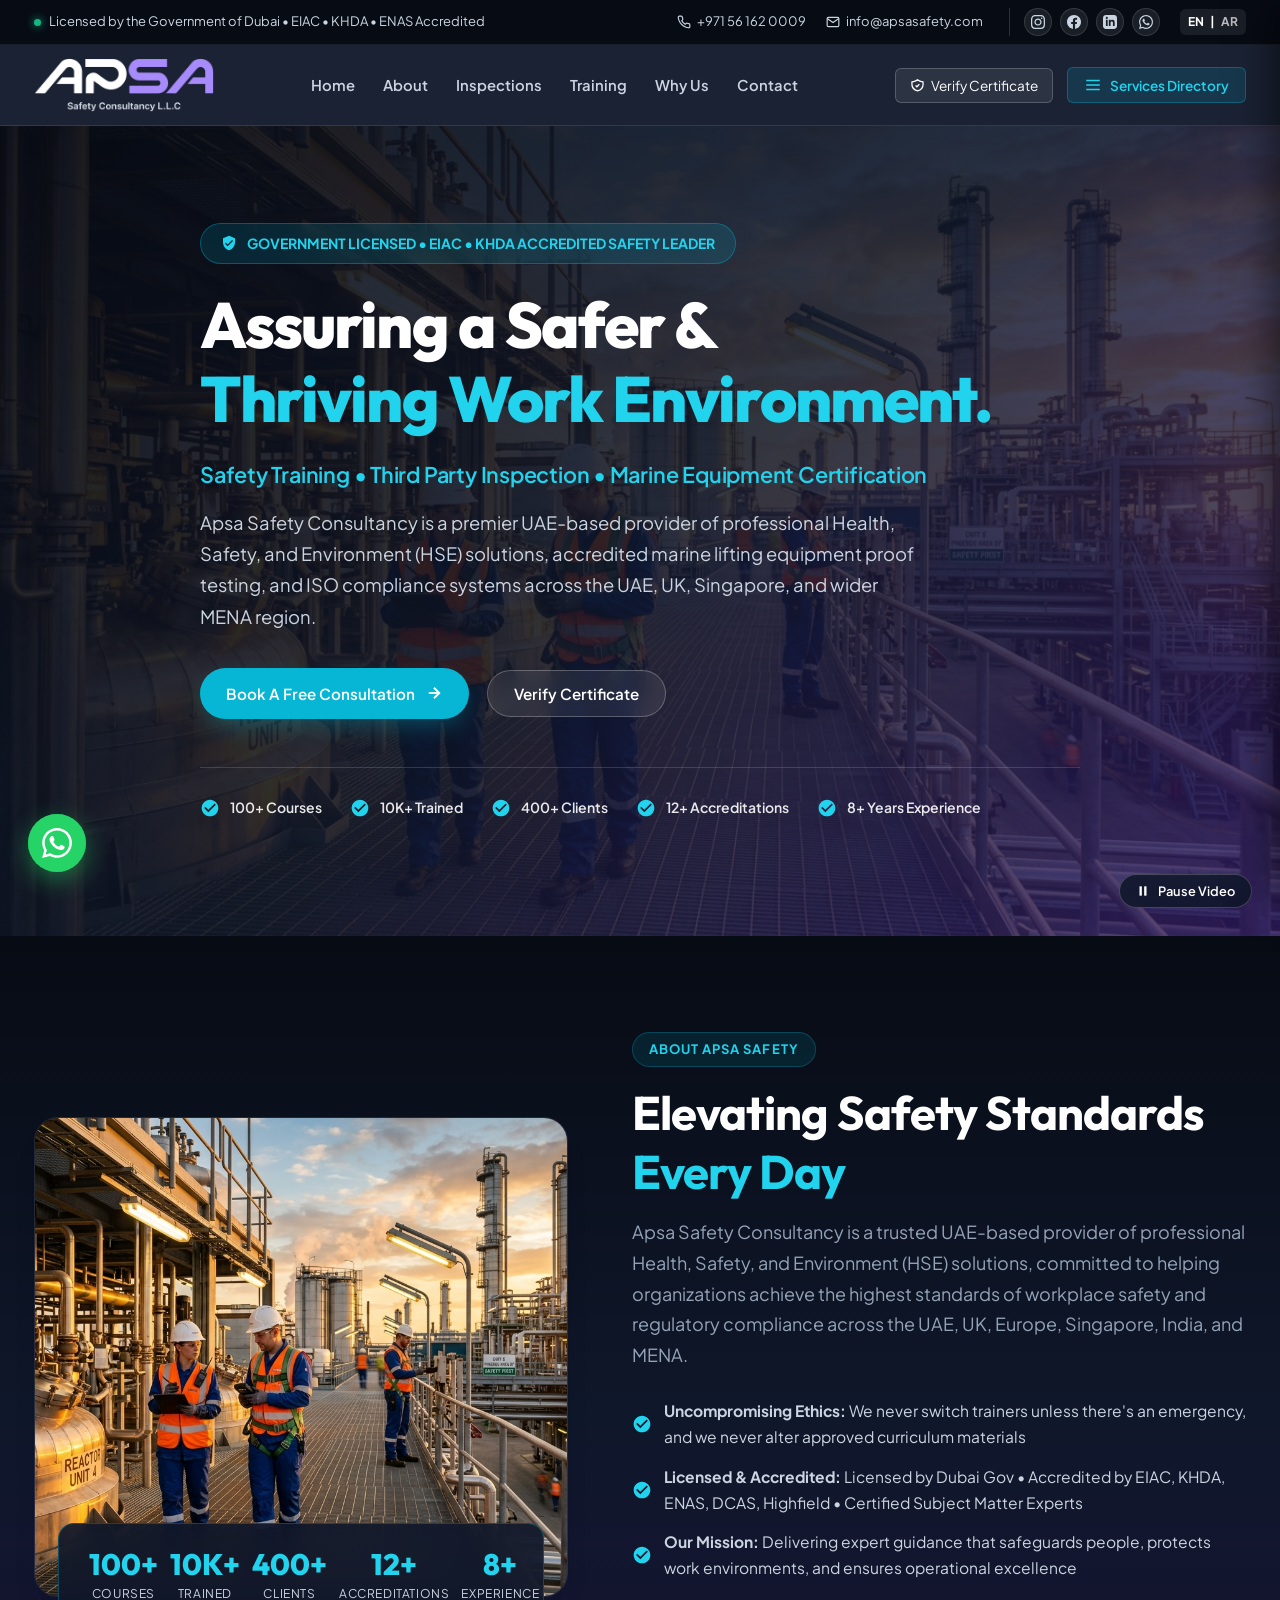
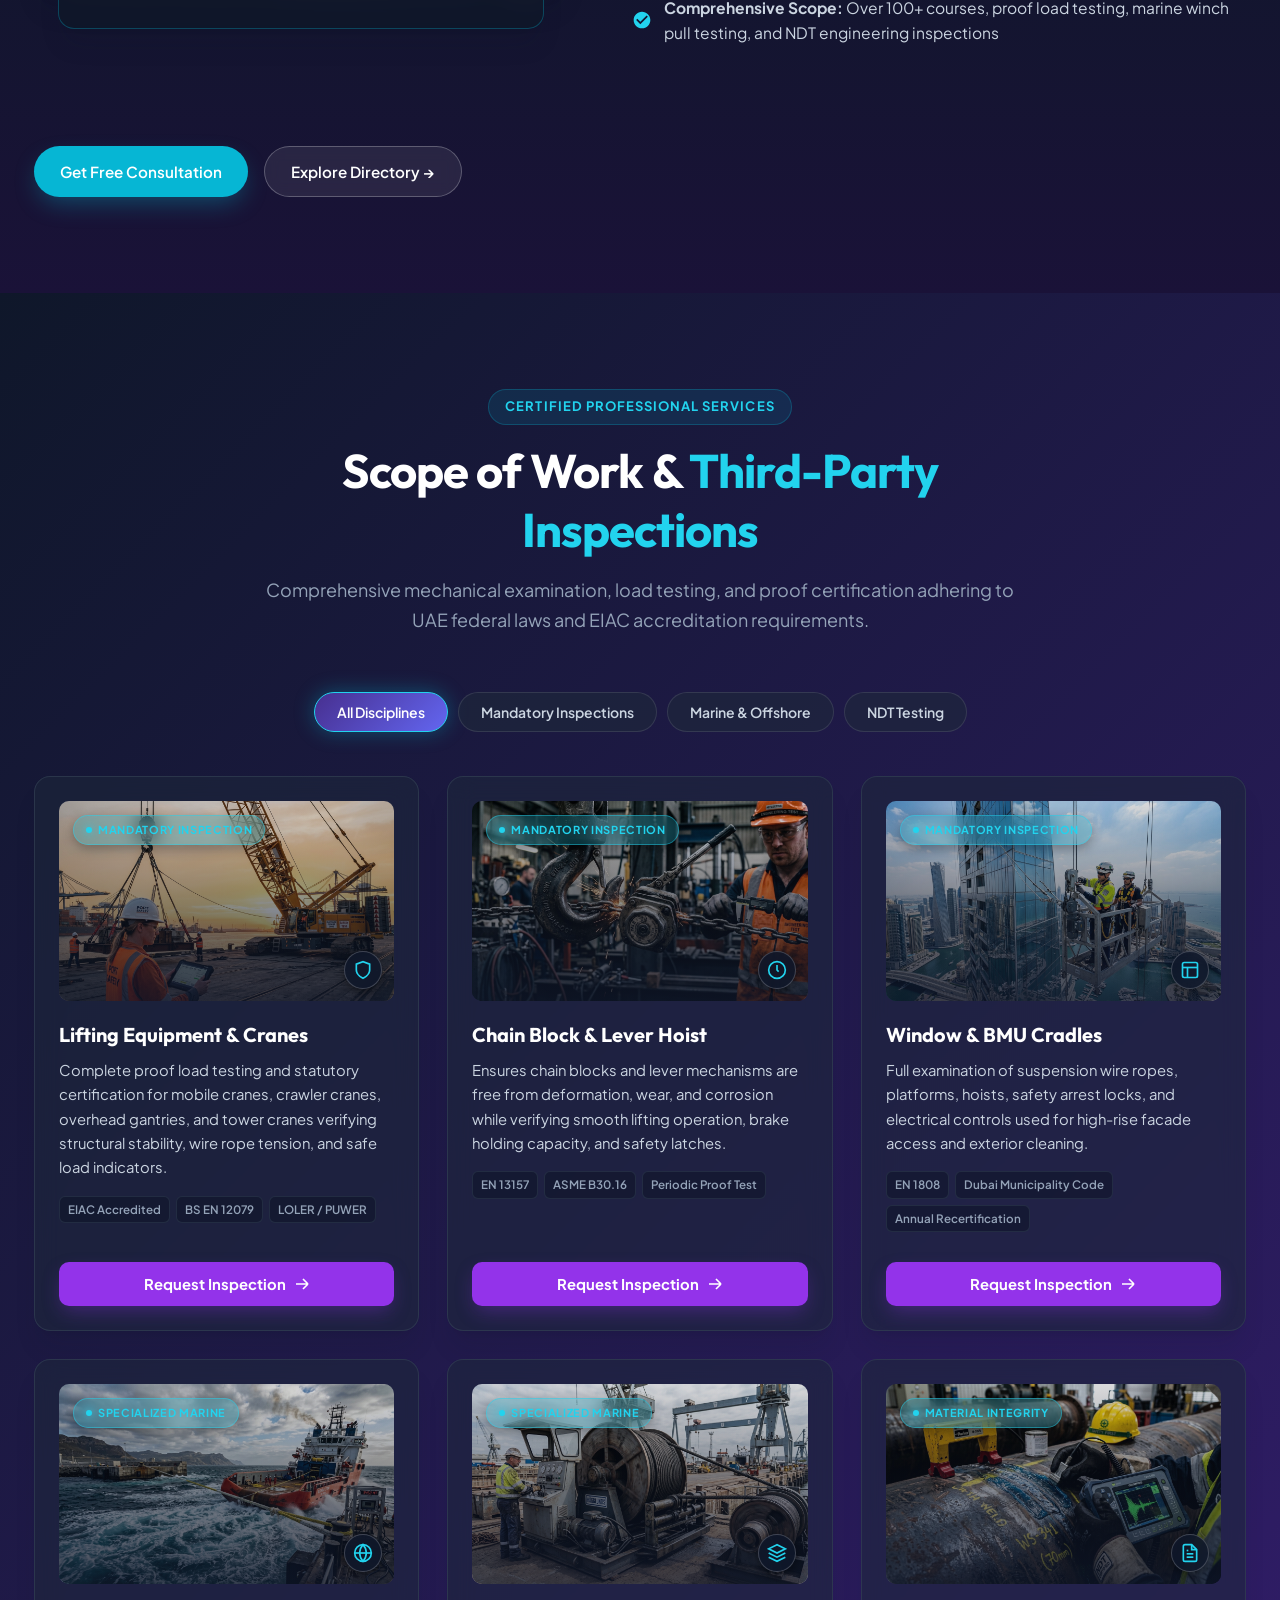
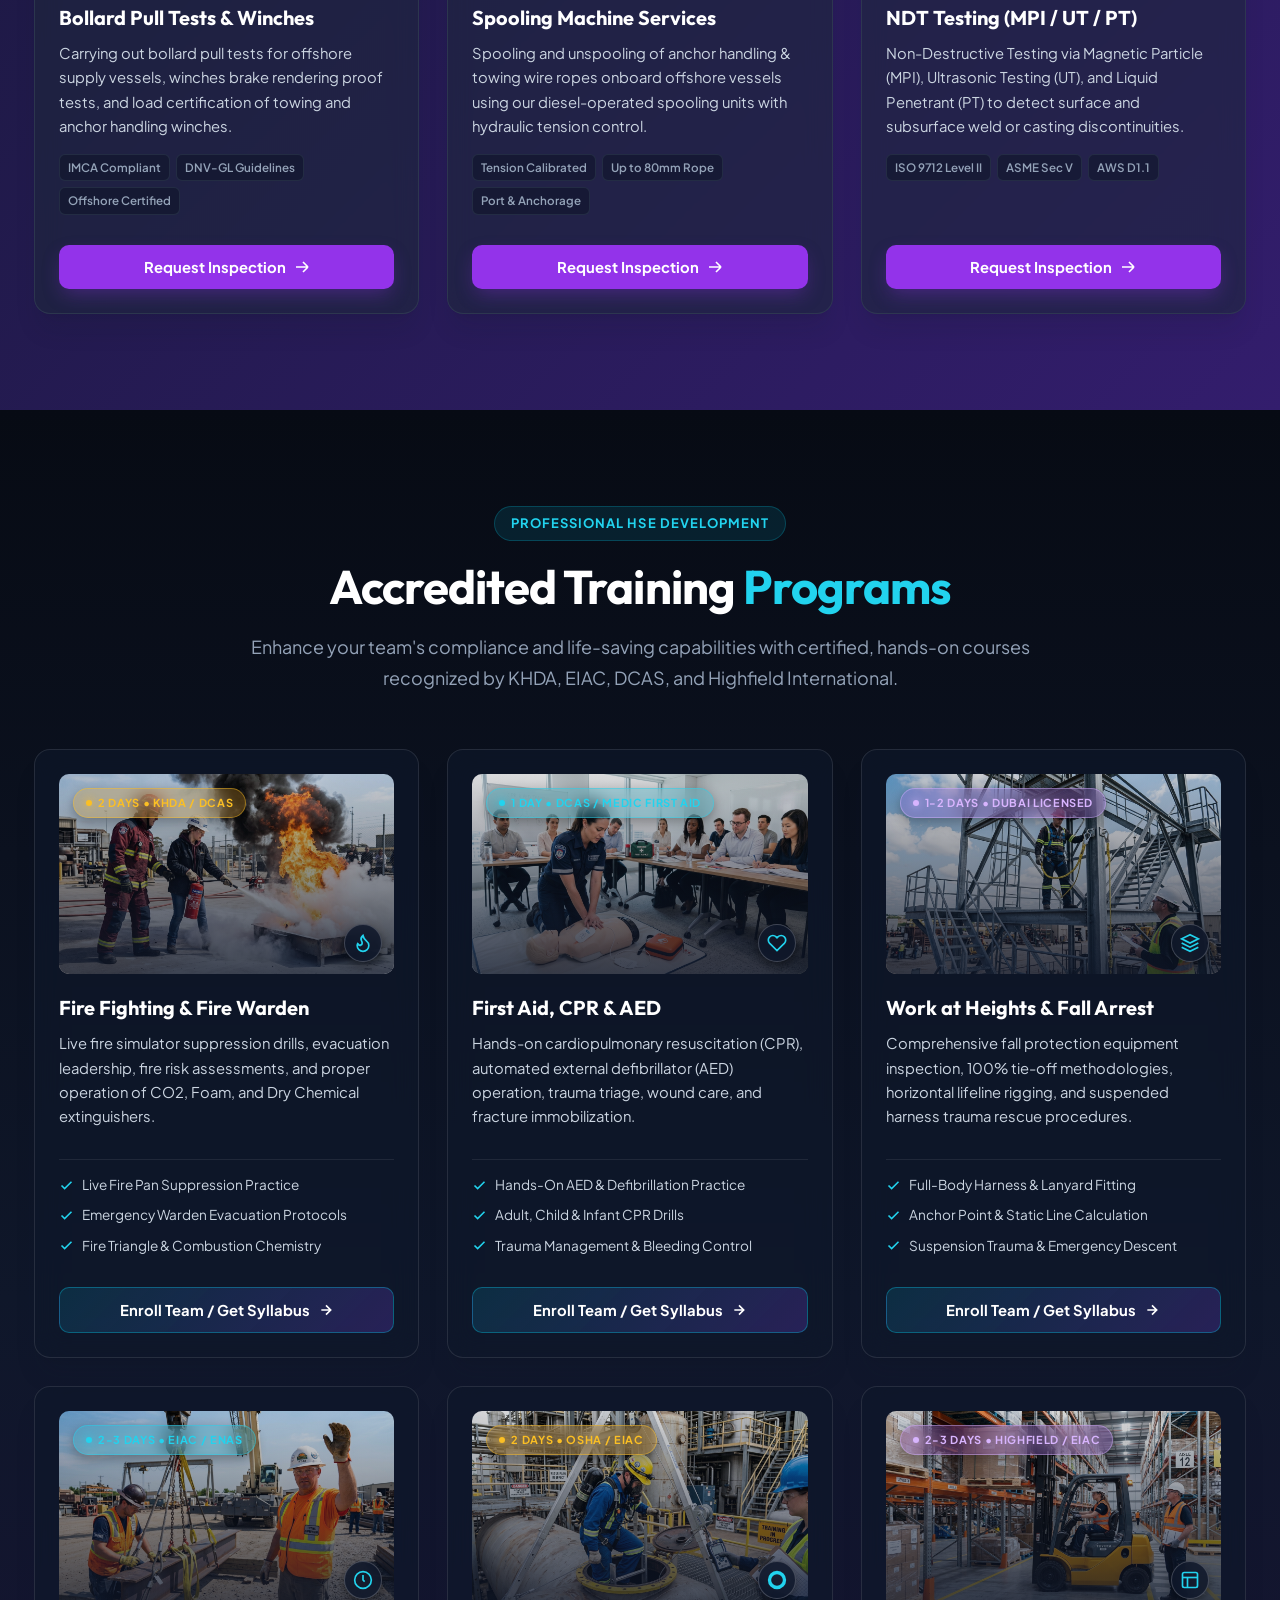
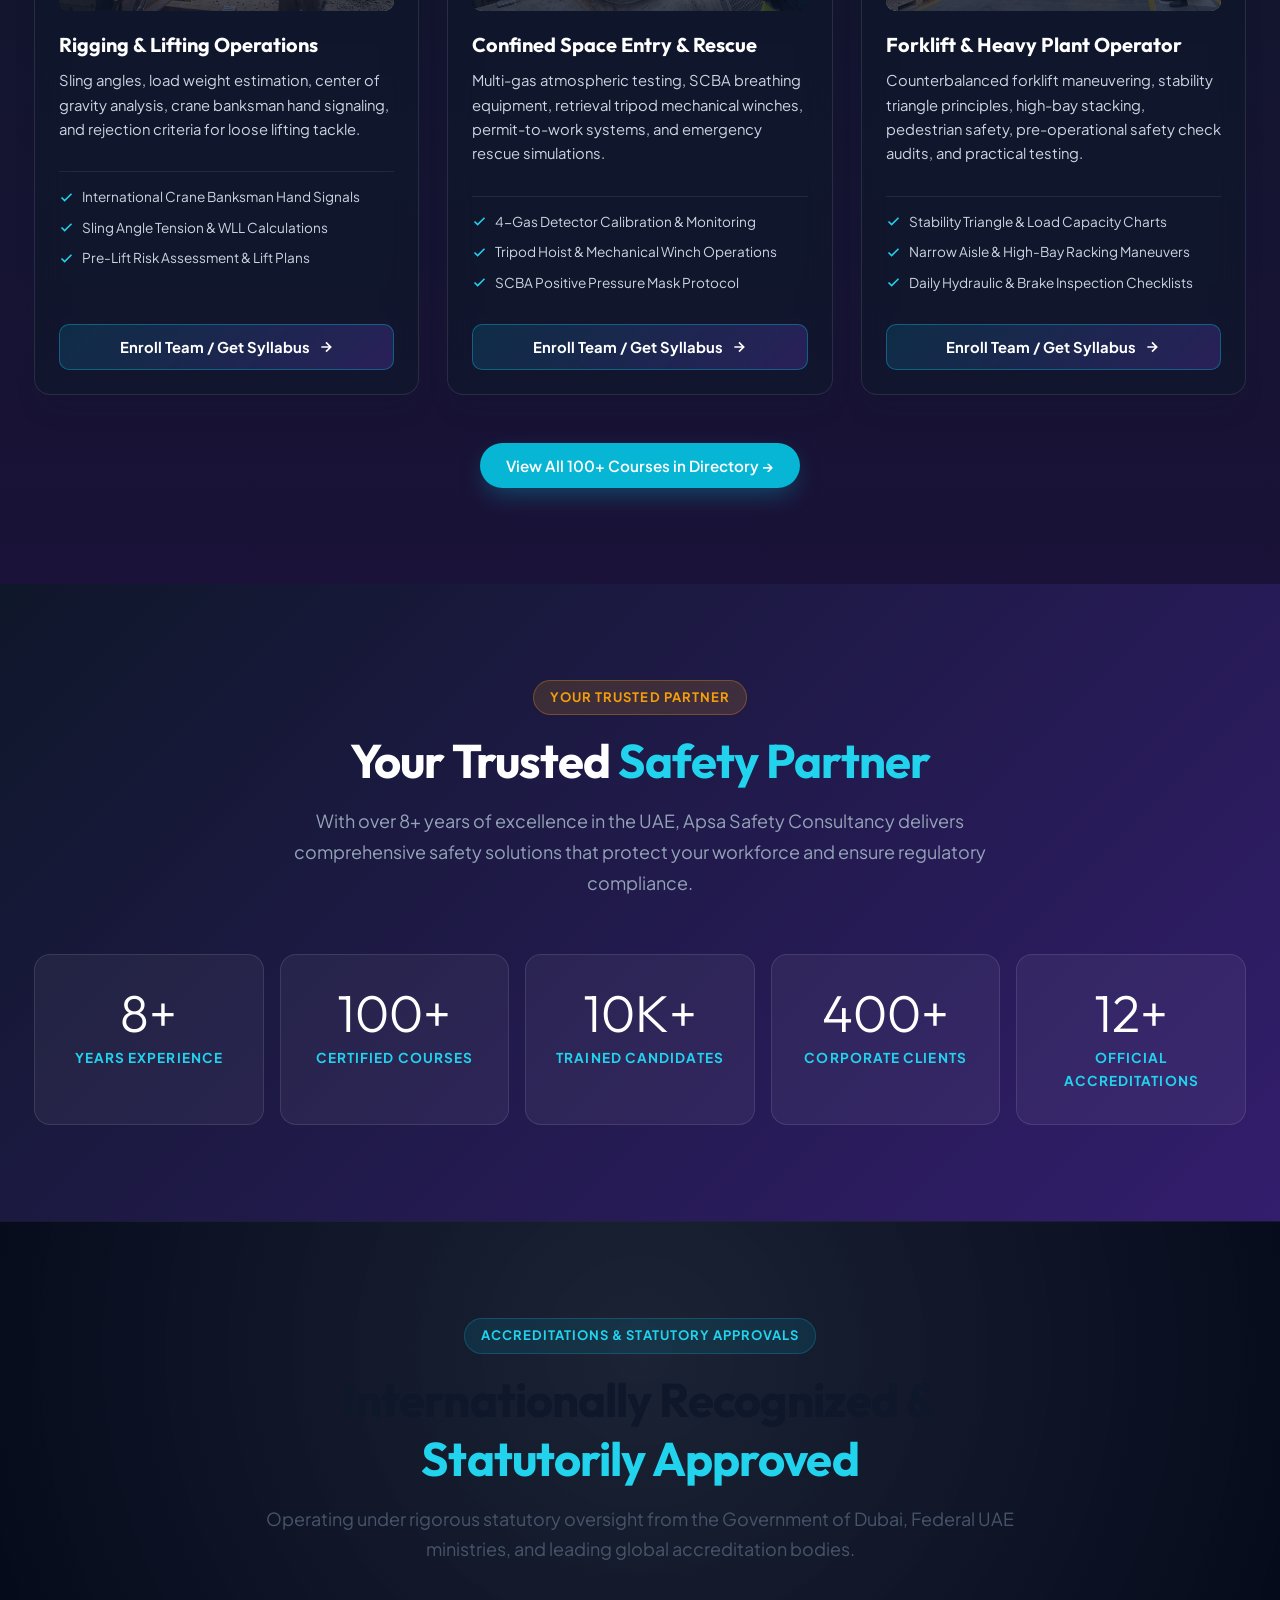
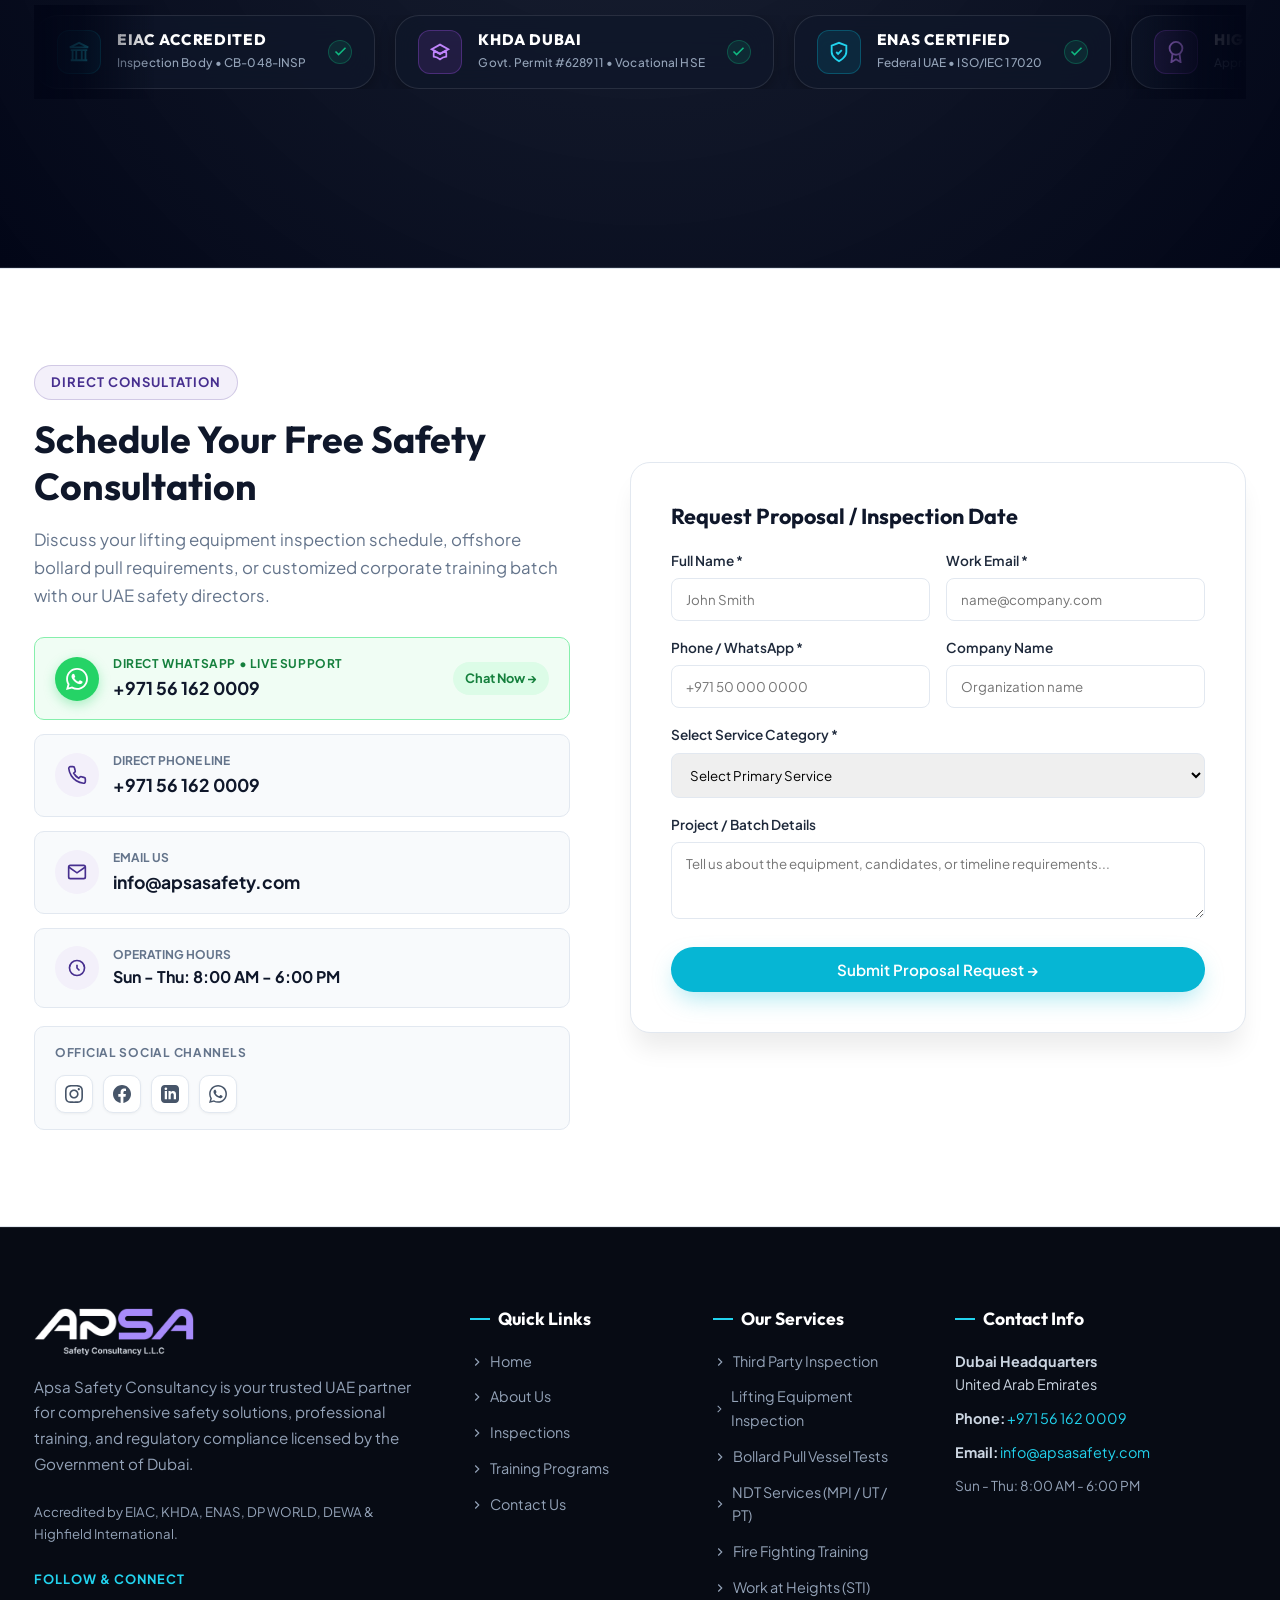
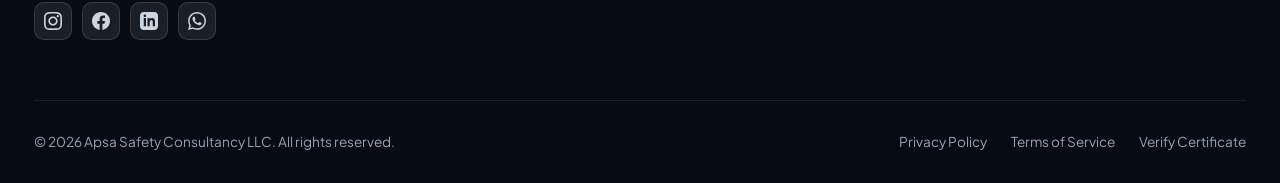
==== index.html @ 481e7111 "Redesign Apsa Safety website: high-res inspection & training photography, standardized statistics, c" ====
<!DOCTYPE html>
<html lang="en">
<head>
  <meta charset="UTF-8">
  <meta name="viewport" content="width=device-width, initial-scale=1.0">
  <title>Apsa Safety Consultancy | Third-Party Inspection & HSE Training UAE</title>
  
  <!-- SEO Meta Tags -->
  <meta name="description" content="Apsa Safety Consultancy is a premier Dubai-licensed safety consultancy offering certified third-party inspections, HSE training, and marine lifting equipment certification accredited by EIAC, KHDA, and ENAS.">
  <meta name="keywords" content="safety consultancy UAE, third party inspection Dubai, lifting equipment certification, HSE training Dubai, EIAC accredited, KHDA safety training, ISO 45001 Dubai, marine inspection UAE">
  <meta name="author" content="Apsa Safety Consultancy">

  <!-- Open Graph / Social Sharing -->
  <meta property="og:type" content="website">
  <meta property="og:url" content="https://www.apsasafety.com/">
  <meta property="og:title" content="Apsa Safety Consultancy | Assuring a Safer & Thriving Work Environment">
  <meta property="og:description" content="Safety Training | Third Party Inspection | Marine Equipment Certification across UAE, MENA, UK, and Asia.">
  <meta property="og:image" content="assets/hero-poster.jpg">

  <!-- Favicon -->
  <link rel="icon" type="image/png" href="assets/LOGO PNG-01.png">

  <!-- Stylesheet -->
  <link rel="stylesheet" href="css/style.css">
</head>
<body>

  <!-- Accessible Skip Link -->
  <a href="#main-content" class="skip-link">Skip to main content</a>

  <!-- 1. Top Utility Header Bar (ABCON-Style) -->
  <header class="top-bar">
    <div class="container">
      <div class="top-bar-badge">
        <span class="badge-dot"></span>
        <span>Licensed by the Government of Dubai &bull; EIAC &bull; KHDA &bull; ENAS Accredited</span>
      </div>
      <div class="top-bar-contact">
        <a href="tel:+971561620009">
          <svg width="14" height="14" fill="none" stroke="currentColor" stroke-width="2" viewBox="0 0 24 24"><path d="M22 16.92v3a2 2 0 01-2.18 2 19.79 19.79 0 01-8.63-3.07 19.5 19.5 0 01-6-6 19.79 19.79 0 01-3.07-8.67A2 2 0 014.11 2h3a2 2 0 012 1.72 12.84 12.84 0 00.7 2.81 2 2 0 01-.45 2.11L8.09 9.91a16 16 0 006 6l1.27-1.27a2 2 0 012.11-.45 12.84 12.84 0 002.81.7A2 2 0 0122 16.92z"></path></svg>
          +971 56 162 0009
        </a>
        <a href="mailto:info@apsasafety.com">
          <svg width="14" height="14" fill="none" stroke="currentColor" stroke-width="2" viewBox="0 0 24 24"><path d="M4 4h16c1.1 0 2 .9 2 2v12c0 1.1-.9 2-2 2H4c-1.1 0-2-.9-2-2V6c0-1.1.9-2 2-2z"></path><polyline points="22,6 12,13 2,6"></polyline></svg>
          info@apsasafety.com
        </a>

        <!-- Top Bar Social Icons -->
        <div class="top-bar-socials" aria-label="Social Media Links">
          <a href="https://www.instagram.com/apsasafety/" target="_blank" rel="noopener noreferrer" class="top-bar-social-link ig" title="Instagram" aria-label="Instagram">
            <svg width="14" height="14" fill="currentColor" viewBox="0 0 24 24"><path d="M12 2.163c3.204 0 3.584.012 4.85.07 3.252.148 4.771 1.691 4.919 4.919.058 1.265.069 1.645.069 4.849 0 3.205-.012 3.584-.069 4.849-.149 3.225-1.664 4.771-4.919 4.919-1.266.058-1.644.07-4.85.07-3.204 0-3.584-.012-4.849-.07-3.26-.149-4.771-1.699-4.919-4.92-.058-1.265-.07-1.644-.07-4.849 0-3.204.013-3.583.07-4.849.149-3.227 1.664-4.771 4.919-4.919 1.266-.057 1.645-.069 4.849-.069zm0-2.163c-3.259 0-3.667.014-4.947.072-4.358.2-6.78 2.618-6.98 6.98-.059 1.281-.073 1.689-.073 4.948 0 3.259.014 3.668.072 4.948.2 4.358 2.618 6.78 6.98 6.98 1.281.058 1.689.072 4.948.072 3.259 0 3.668-.014 4.948-.072 4.354-.2 6.782-2.618 6.979-6.98.059-1.28.073-1.689.073-4.948 0-3.259-.014-3.667-.072-4.947-.196-4.354-2.617-6.78-6.979-6.98-1.281-.059-1.69-.073-4.949-.073zm0 5.838c-3.403 0-6.162 2.759-6.162 6.162s2.759 6.163 6.162 6.163 6.162-2.759 6.162-6.163c0-3.403-2.759-6.162-6.162-6.162zm0 10.162c-2.209 0-4-1.79-4-4 0-2.209 1.791-4 4-4s4 1.791 4 4c0 2.21-1.791 4-4 4zm6.406-11.845c-.796 0-1.441.645-1.441 1.44s.645 1.44 1.441 1.44c.795 0 1.439-.645 1.439-1.44s-.644-1.44-1.439-1.44z"/></svg>
          </a>
          <a href="https://www.facebook.com/apsasafety/" target="_blank" rel="noopener noreferrer" class="top-bar-social-link fb" title="Facebook" aria-label="Facebook">
            <svg width="14" height="14" fill="currentColor" viewBox="0 0 24 24"><path d="M24 12.073c0-6.627-5.373-12-12-12s-12 5.373-12 12c0 5.99 4.388 10.954 10.125 11.854v-8.385H7.078v-3.47h3.047V9.43c0-3.007 1.792-4.669 4.533-4.669 1.312 0 2.686.235 2.686.235v2.953H15.83c-1.491 0-1.956.925-1.956 1.874v2.25h3.328l-.532 3.47h-2.796v8.385C19.612 23.027 24 18.062 24 12.073z"/></svg>
          </a>
          <a href="https://www.linkedin.com/company/apsa-safety/" target="_blank" rel="noopener noreferrer" class="top-bar-social-link li" title="LinkedIn" aria-label="LinkedIn">
            <svg width="14" height="14" fill="currentColor" viewBox="0 0 24 24"><path d="M19 0h-14c-2.761 0-5 2.239-5 5v14c0 2.761 2.239 5 5 5h14c2.762 0 5-2.239 5-5v-14c0-2.761-2.238-5-5-5zm-11 19h-3v-11h3v11zm-1.5-12.268c-.966 0-1.75-.79-1.75-1.764s.784-1.764 1.75-1.764 1.75.79 1.75 1.764-.783 1.764-1.75 1.764zm13.5 12.268h-3v-5.604c0-3.368-4-3.113-4 0v5.604h-3v-11h3v1.765c1.396-2.586 7-2.777 7 2.476v6.759z"/></svg>
          </a>
          <a href="https://wa.me/971561620009?text=Hello%2C%20I%E2%80%99d%20like%20to%20connect%20with%20Apsa%20Safety." target="_blank" rel="noopener noreferrer" class="top-bar-social-link wa" title="Direct WhatsApp" aria-label="WhatsApp">
            <svg width="14" height="14" fill="currentColor" viewBox="0 0 24 24"><path d="M.057 24l1.687-6.163c-1.041-1.804-1.588-3.849-1.587-5.946.003-6.556 5.338-11.891 11.893-11.891 3.181.001 6.167 1.24 8.413 3.488 2.245 2.248 3.481 5.236 3.48 8.414-.003 6.557-5.338 11.892-11.893 11.892-1.99-.001-3.951-.5-5.688-1.448l-6.305 1.654zm6.597-3.807c1.676.995 3.276 1.591 5.392 1.592 5.448 0 9.886-4.434 9.889-9.885.002-5.462-4.415-9.89-9.881-9.892-5.452 0-9.887 4.434-9.889 9.884-.001 2.225.651 3.891 1.746 5.634l-.999 3.648 3.742-.981zm11.387-5.464c-.074-.124-.272-.198-.57-.347-.297-.149-1.758-.868-2.031-.967-.272-.099-.47-.149-.669.149-.198.297-.768.967-.941 1.165-.173.198-.347.223-.644.074-.297-.149-1.255-.462-2.39-1.475-.883-.788-1.48-1.761-1.653-2.059-.173-.297-.018-.458.13-.606.134-.133.297-.347.446-.521.151-.172.2-.296.3-.495.099-.198.05-.372-.025-.521-.075-.148-.669-1.611-.916-2.206-.242-.579-.487-.501-.669-.51l-.57-.01c-.198 0-.52.074-.792.372s-1.04 1.016-1.04 2.479 1.065 2.876 1.213 3.074c.149.198 2.095 3.2 5.076 4.487.709.306 1.263.489 1.694.626.712.226 1.36.194 1.872.118.571-.085 1.758-.719 2.006-1.413.248-.695.248-1.29.173-1.414z"/></svg>
          </a>
        </div>

        <div class="lang-switch">
          <span>EN</span>
          <span>|</span>
          <span style="opacity: 0.7;">AR</span>
        </div>
      </div>
    </div>
  </header>

  <!-- 2. Sticky Navbar with Sidebar Trigger & Certificate Verification -->
  <nav class="main-nav" aria-label="Main Navigation">
    <div class="container nav-container">
      <!-- Logo Link Routing to Homepage with Responsive Wrapper -->
      <a href="index.html" class="brand-logo" aria-label="Apsa Safety Consultancy Home">
        <div class="logo-wrapper">
          <img src="assets/logo-light.png" alt="Apsa Safety Consultancy Logo" class="logo-img" width="180" height="54">
        </div>
      </a>

      <ul class="nav-links">
        <li><a href="#" class="nav-link">Home</a></li>
        <li><a href="#about" class="nav-link">About</a></li>
        <li><a href="#inspections" class="nav-link">Inspections</a></li>
        <li><a href="#training" class="nav-link">Training</a></li>
        <li><a href="#why-us" class="nav-link">Why Us</a></li>
        <li><a href="#contact" class="nav-link">Contact</a></li>
      </ul>

      <div class="nav-actions">
        <!-- ABCON-Style Verify Certificate Button -->
        <button class="btn-verify-cert open-cert-modal">
          <svg width="15" height="15" fill="none" stroke="currentColor" stroke-width="2" viewBox="0 0 24 24"><path d="M9 12l2 2 4-4m5.618-4.016A11.955 11.955 0 0112 2.944a11.955 11.955 0 01-8.618 3.04A12.02 12.02 0 003 9c0 5.591 3.824 10.29 9 11.622 5.176-1.332 9-6.03 9-11.622 0-1.042-.133-2.052-.382-3.016z"></path></svg>
          Verify Certificate
        </button>

        <!-- ABCON-Style Sidebar Directory Trigger Button -->
        <button class="btn-sidebar-toggle open-sidebar-btn" aria-label="Open Services Directory Sidebar">
          <svg width="18" height="18" fill="none" stroke="currentColor" stroke-width="2" viewBox="0 0 24 24"><line x1="3" y1="12" x2="21" y2="12"></line><line x1="3" y1="6" x2="21" y2="6"></line><line x1="3" y1="18" x2="21" y2="18"></line></svg>
          Services Directory
        </button>

        <button class="mobile-menu-btn open-sidebar-btn" aria-label="Toggle mobile menu">
          <span></span>
          <span></span>
          <span></span>
        </button>
      </div>
    </div>
  </nav>

  <!-- ==========================================================================
       OFF-CANVAS SIDEBAR DRAWER (ABCON UAE Directory Structure)
       ========================================================================== -->
  <div class="sidebar-backdrop" id="sidebarBackdrop"></div>
  <aside class="sidebar-drawer" id="sidebarDrawer" aria-label="Services and Navigation Drawer">
    <div class="sidebar-header">
      <div class="sidebar-brand">
        <a href="index.html" class="logo-wrapper" style="height: 42px;" aria-label="Apsa Safety Consultancy Home">
          <img src="assets/logo-light.png" alt="Apsa Safety Consultancy" class="logo-img" width="140" height="42">
        </a>
      </div>
      <button class="sidebar-close-btn" id="sidebarCloseBtn" aria-label="Close sidebar">
        <svg width="18" height="18" fill="none" stroke="currentColor" stroke-width="2" viewBox="0 0 24 24"><line x1="18" y1="6" x2="6" y2="18"></line><line x1="6" y1="6" x2="18" y2="18"></line></svg>
      </button>
    </div>

    <div class="sidebar-body">
      <div>
        <div class="sidebar-section-title">Directory Navigation</div>

        <!-- Accordion 1: Mandatory Inspections (Profile Page 7) -->
        <div class="sidebar-accordion open">
          <button class="accordion-trigger">
            <span>Mandatory Inspections</span>
            <svg width="16" height="16" fill="none" stroke="currentColor" stroke-width="2" viewBox="0 0 24 24"><path d="M19 9l-7 7-7-7"></path></svg>
          </button>
          <div class="accordion-panel">
            <ul class="sidebar-menu-list">
              <li><a href="#inspections"><svg width="14" height="14" fill="none" stroke="currentColor" stroke-width="2" viewBox="0 0 24 24"><polyline points="9 18 15 12 9 6"></polyline></svg> Lifting Equipment &amp; Cranes (Mobile, Crawler, Tower)</a></li>
              <li><a href="#inspections"><svg width="14" height="14" fill="none" stroke="currentColor" stroke-width="2" viewBox="0 0 24 24"><polyline points="9 18 15 12 9 6"></polyline></svg> Cranes, Derricks &amp; Gantries (Overhead &amp; Gantry)</a></li>
              <li><a href="#inspections"><svg width="14" height="14" fill="none" stroke="currentColor" stroke-width="2" viewBox="0 0 24 24"><polyline points="9 18 15 12 9 6"></polyline></svg> Forklifts &amp; Pallet Stackers</a></li>
              <li><a href="#inspections"><svg width="14" height="14" fill="none" stroke="currentColor" stroke-width="2" viewBox="0 0 24 24"><polyline points="9 18 15 12 9 6"></polyline></svg> Loose Gear (Chain Blocks, Shackles, Wire Ropes)</a></li>
              <li><a href="#inspections"><svg width="14" height="14" fill="none" stroke="currentColor" stroke-width="2" viewBox="0 0 24 24"><polyline points="9 18 15 12 9 6"></polyline></svg> Non-Destructive Testing (NDT) – MPI / UT / PT</a></li>
              <li><a href="#inspections"><svg width="14" height="14" fill="none" stroke="currentColor" stroke-width="2" viewBox="0 0 24 24"><polyline points="9 18 15 12 9 6"></polyline></svg> Air Compressors &amp; Pressure Vessels</a></li>
              <li><a href="#inspections"><svg width="14" height="14" fill="none" stroke="currentColor" stroke-width="2" viewBox="0 0 24 24"><polyline points="9 18 15 12 9 6"></polyline></svg> Welding Machines &amp; Power Tools</a></li>
              <li><a href="#inspections"><svg width="14" height="14" fill="none" stroke="currentColor" stroke-width="2" viewBox="0 0 24 24"><polyline points="9 18 15 12 9 6"></polyline></svg> Cargo Handling Grabs</a></li>
              <li><a href="#inspections"><svg width="14" height="14" fill="none" stroke="currentColor" stroke-width="2" viewBox="0 0 24 24"><polyline points="9 18 15 12 9 6"></polyline></svg> Window &amp; BMU Cradles</a></li>
            </ul>
          </div>
        </div>

        <!-- Accordion 2: Specialized Marine Inspections (Profile Page 7) -->
        <div class="sidebar-accordion">
          <button class="accordion-trigger">
            <span>Specialized Marine Inspections</span>
            <svg width="16" height="16" fill="none" stroke="currentColor" stroke-width="2" viewBox="0 0 24 24"><path d="M19 9l-7 7-7-7"></path></svg>
          </button>
          <div class="accordion-panel">
            <ul class="sidebar-menu-list">
              <li><a href="#inspections"><svg width="14" height="14" fill="none" stroke="currentColor" stroke-width="2" viewBox="0 0 24 24"><polyline points="9 18 15 12 9 6"></polyline></svg> Bollard Pull Tests for Offshore Vessels</a></li>
              <li><a href="#inspections"><svg width="14" height="14" fill="none" stroke="currentColor" stroke-width="2" viewBox="0 0 24 24"><polyline points="9 18 15 12 9 6"></polyline></svg> Diesel Operated Spooling Machine Services</a></li>
              <li><a href="#inspections"><svg width="14" height="14" fill="none" stroke="currentColor" stroke-width="2" viewBox="0 0 24 24"><polyline points="9 18 15 12 9 6"></polyline></svg> Mooring Winches Brake Test &amp; Rendering Test</a></li>
              <li><a href="#inspections"><svg width="14" height="14" fill="none" stroke="currentColor" stroke-width="2" viewBox="0 0 24 24"><polyline points="9 18 15 12 9 6"></polyline></svg> Splicing Mechanical Soft Eyes on Mooring Wires</a></li>
              <li><a href="#inspections"><svg width="14" height="14" fill="none" stroke="currentColor" stroke-width="2" viewBox="0 0 24 24"><polyline points="9 18 15 12 9 6"></polyline></svg> Wire Rope Destruction Testing</a></li>
              <li><a href="#inspections"><svg width="14" height="14" fill="none" stroke="currentColor" stroke-width="2" viewBox="0 0 24 24"><polyline points="9 18 15 12 9 6"></polyline></svg> Towing &amp; Anchor Handling Winch Pull Test</a></li>
              <li><a href="#inspections"><svg width="14" height="14" fill="none" stroke="currentColor" stroke-width="2" viewBox="0 0 24 24"><polyline points="9 18 15 12 9 6"></polyline></svg> Lifeboat / Rescue Davits &amp; Gangways</a></li>
              <li><a href="#inspections"><svg width="14" height="14" fill="none" stroke="currentColor" stroke-width="2" viewBox="0 0 24 24"><polyline points="9 18 15 12 9 6"></polyline></svg> Man Basket / Personnel Transfer Basket</a></li>
            </ul>
          </div>
        </div>

        <!-- Accordion 3: Certified Training Programs (Profile Page 6) -->
        <div class="sidebar-accordion">
          <button class="accordion-trigger">
            <span>Accredited HSE Training (100+ Courses)</span>
            <svg width="16" height="16" fill="none" stroke="currentColor" stroke-width="2" viewBox="0 0 24 24"><path d="M19 9l-7 7-7-7"></path></svg>
          </button>
          <div class="accordion-panel">
            <ul class="sidebar-menu-list">
              <li><a href="#training"><svg width="14" height="14" fill="none" stroke="currentColor" stroke-width="2" viewBox="0 0 24 24"><polyline points="9 18 15 12 9 6"></polyline></svg> Basic Fire Fighting | Fire Warden | Fire Marshall</a></li>
              <li><a href="#training"><svg width="14" height="14" fill="none" stroke="currentColor" stroke-width="2" viewBox="0 0 24 24"><polyline points="9 18 15 12 9 6"></polyline></svg> Basic First Aid &amp; CPR (DCAS &amp; Medic First Aid)</a></li>
              <li><a href="#training"><svg width="14" height="14" fill="none" stroke="currentColor" stroke-width="2" viewBox="0 0 24 24"><polyline points="9 18 15 12 9 6"></polyline></svg> Work at Heights Safety &amp; Fall Protection</a></li>
              <li><a href="#training"><svg width="14" height="14" fill="none" stroke="currentColor" stroke-width="2" viewBox="0 0 24 24"><polyline points="9 18 15 12 9 6"></polyline></svg> Scaffold Erection &amp; Dismantling (STI) | Inspector</a></li>
              <li><a href="#training"><svg width="14" height="14" fill="none" stroke="currentColor" stroke-width="2" viewBox="0 0 24 24"><polyline points="9 18 15 12 9 6"></polyline></svg> Rigging &amp; Slinging Safety | Lifting Supervisor</a></li>
              <li><a href="#training"><svg width="14" height="14" fill="none" stroke="currentColor" stroke-width="2" viewBox="0 0 24 24"><polyline points="9 18 15 12 9 6"></polyline></svg> Banksman &amp; Flagman Training</a></li>
              <li><a href="#training"><svg width="14" height="14" fill="none" stroke="currentColor" stroke-width="2" viewBox="0 0 24 24"><polyline points="9 18 15 12 9 6"></polyline></svg> Forklift, Reach Truck &amp; Pallet Stacker Operator</a></li>
              <li><a href="#training"><svg width="14" height="14" fill="none" stroke="currentColor" stroke-width="2" viewBox="0 0 24 24"><polyline points="9 18 15 12 9 6"></polyline></svg> Bobcat &amp; Backhoe Loader Operator Awareness</a></li>
              <li><a href="#training"><svg width="14" height="14" fill="none" stroke="currentColor" stroke-width="2" viewBox="0 0 24 24"><polyline points="9 18 15 12 9 6"></polyline></svg> Tower &amp; Gantry Crane Operator Awareness</a></li>
              <li><a href="#training"><svg width="14" height="14" fill="none" stroke="currentColor" stroke-width="2" viewBox="0 0 24 24"><polyline points="9 18 15 12 9 6"></polyline></svg> Confined Space Entry &amp; Authorized Gas Tester (AGT)</a></li>
              <li><a href="#training"><svg width="14" height="14" fill="none" stroke="currentColor" stroke-width="2" viewBox="0 0 24 24"><polyline points="9 18 15 12 9 6"></polyline></svg> Accident &amp; Incident Investigation</a></li>
              <li><a href="#training"><svg width="14" height="14" fill="none" stroke="currentColor" stroke-width="2" viewBox="0 0 24 24"><polyline points="9 18 15 12 9 6"></polyline></svg> Dangerous Goods Handling &amp; HAZMAT / HAZCOM</a></li>
              <li><a href="#training"><svg width="14" height="14" fill="none" stroke="currentColor" stroke-width="2" viewBox="0 0 24 24"><polyline points="9 18 15 12 9 6"></polyline></svg> Permit to Work (PTW) &amp; Lock Out Tag Out (LOTO)</a></li>
              <li><a href="#training"><svg width="14" height="14" fill="none" stroke="currentColor" stroke-width="2" viewBox="0 0 24 24"><polyline points="9 18 15 12 9 6"></polyline></svg> Risk Management &amp; Risk Assessment Awareness</a></li>
              <li><a href="#training"><svg width="14" height="14" fill="none" stroke="currentColor" stroke-width="2" viewBox="0 0 24 24"><polyline points="9 18 15 12 9 6"></polyline></svg> H2S Awareness &amp; Radiation Safety</a></li>
              <li><a href="#training"><svg width="14" height="14" fill="none" stroke="currentColor" stroke-width="2" viewBox="0 0 24 24"><polyline points="9 18 15 12 9 6"></polyline></svg> Electrical, Welding &amp; Cutting Safety</a></li>
              <li><a href="#training"><svg width="14" height="14" fill="none" stroke="currentColor" stroke-width="2" viewBox="0 0 24 24"><polyline points="9 18 15 12 9 6"></polyline></svg> Defensive Driving &amp; Logistics Safety</a></li>
              <li><a href="#training"><svg width="14" height="14" fill="none" stroke="currentColor" stroke-width="2" viewBox="0 0 24 24"><polyline points="9 18 15 12 9 6"></polyline></svg> General HSE Induction &amp; Workplace Safety</a></li>
            </ul>
          </div>
        </div>

        <!-- Accordion 4: ISO Consultancy & Auditing (Profile Page 7) -->
        <div class="sidebar-accordion">
          <button class="accordion-trigger">
            <span>ISO Management &amp; Systems</span>
            <svg width="16" height="16" fill="none" stroke="currentColor" stroke-width="2" viewBox="0 0 24 24"><path d="M19 9l-7 7-7-7"></path></svg>
          </button>
          <div class="accordion-panel">
            <ul class="sidebar-menu-list">
              <li><a href="#about"><svg width="14" height="14" fill="none" stroke="currentColor" stroke-width="2" viewBox="0 0 24 24"><polyline points="9 18 15 12 9 6"></polyline></svg> Internal Auditor ISO Training 9001:2015 (Quality)</a></li>
              <li><a href="#about"><svg width="14" height="14" fill="none" stroke="currentColor" stroke-width="2" viewBox="0 0 24 24"><polyline points="9 18 15 12 9 6"></polyline></svg> Internal Auditor ISO Training 14001:2015 (Environment)</a></li>
              <li><a href="#about"><svg width="14" height="14" fill="none" stroke="currentColor" stroke-width="2" viewBox="0 0 24 24"><polyline points="9 18 15 12 9 6"></polyline></svg> Internal Auditor ISO Training 45001:2018 (OH&amp;S)</a></li>
              <li><a href="#about"><svg width="14" height="14" fill="none" stroke="currentColor" stroke-width="2" viewBox="0 0 24 24"><polyline points="9 18 15 12 9 6"></polyline></svg> IMS (Integrated Management System) Awareness</a></li>
            </ul>
          </div>
        </div>
      </div>

      <!-- Sidebar Quick Info Box (ABCON-Style) -->
      <div class="sidebar-contact-card">
        <h4>Need Immediate Assistance?</h4>
        <p>Contact our Dubai technical operations center directly for emergency inspections or corporate batch bookings.</p>
        
        <div class="sidebar-contact-item">
          <svg width="16" height="16" fill="none" stroke="currentColor" stroke-width="2" viewBox="0 0 24 24"><path d="M22 16.92v3a2 2 0 01-2.18 2 19.79 19.79 0 01-8.63-3.07 19.5 19.5 0 01-6-6 19.79 19.79 0 01-3.07-8.67A2 2 0 014.11 2h3a2 2 0 012 1.72 12.84 12.84 0 00.7 2.81 2 2 0 01-.45 2.11L8.09 9.91a16 16 0 006 6l1.27-1.27a2 2 0 012.11-.45 12.84 12.84 0 002.81.7A2 2 0 0122 16.92z"></path></svg>
          <span>+971 56 162 0009</span>
        </div>
        <div class="sidebar-contact-item">
          <svg width="16" height="16" fill="none" stroke="currentColor" stroke-width="2" viewBox="0 0 24 24"><path d="M4 4h16c1.1 0 2 .9 2 2v12c0 1.1-.9 2-2 2H4c-1.1 0-2-.9-2-2V6c0-1.1.9-2 2-2z"></path><polyline points="22,6 12,13 2,6"></polyline></svg>
          <span>info@apsasafety.com</span>
        </div>

        <a href="https://wa.me/971561620009?text=Hello%2C%20I%E2%80%99d%20like%20to%20book%20a%20free%20consultation." target="_blank" class="btn btn-cyan btn-sm btn-pill" style="width: 100%; margin-top: 14px;">
          WhatsApp Consultation
        </a>

        <!-- Sidebar Socials -->
        <div class="sidebar-socials-block">
          <div class="sidebar-socials-label">Follow &amp; Connect:</div>
          <div class="social-icons-group">
            <a href="https://www.instagram.com/apsasafety/" target="_blank" rel="noopener noreferrer" class="social-btn social-ig" aria-label="Instagram" title="Instagram">
              <svg width="17" height="17" fill="currentColor" viewBox="0 0 24 24"><path d="M12 2.163c3.204 0 3.584.012 4.85.07 3.252.148 4.771 1.691 4.919 4.919.058 1.265.069 1.645.069 4.849 0 3.205-.012 3.584-.069 4.849-.149 3.225-1.664 4.771-4.919 4.919-1.266.058-1.644.07-4.85.07-3.204 0-3.584-.012-4.849-.07-3.26-.149-4.771-1.699-4.919-4.92-.058-1.265-.07-1.644-.07-4.849 0-3.204.013-3.583.07-4.849.149-3.227 1.664-4.771 4.919-4.919 1.266-.057 1.645-.069 4.849-.069zm0-2.163c-3.259 0-3.667.014-4.947.072-4.358.2-6.78 2.618-6.98 6.98-.059 1.281-.073 1.689-.073 4.948 0 3.259.014 3.668.072 4.948.2 4.358 2.618 6.78 6.98 6.98 1.281.058 1.689.072 4.948.072 3.259 0 3.668-.014 4.948-.072 4.354-.2 6.782-2.618 6.979-6.98.059-1.28.073-1.689.073-4.948 0-3.259-.014-3.667-.072-4.947-.196-4.354-2.617-6.78-6.979-6.98-1.281-.059-1.69-.073-4.949-.073zm0 5.838c-3.403 0-6.162 2.759-6.162 6.162s2.759 6.163 6.162 6.163 6.162-2.759 6.162-6.163c0-3.403-2.759-6.162-6.162-6.162zm0 10.162c-2.209 0-4-1.79-4-4 0-2.209 1.791-4 4-4s4 1.791 4 4c0 2.21-1.791 4-4 4zm6.406-11.845c-.796 0-1.441.645-1.441 1.44s.645 1.44 1.441 1.44c.795 0 1.439-.645 1.439-1.44s-.644-1.44-1.439-1.44z"/></svg>
            </a>
            <a href="https://www.facebook.com/apsasafety/" target="_blank" rel="noopener noreferrer" class="social-btn social-fb" aria-label="Facebook" title="Facebook">
              <svg width="17" height="17" fill="currentColor" viewBox="0 0 24 24"><path d="M24 12.073c0-6.627-5.373-12-12-12s-12 5.373-12 12c0 5.99 4.388 10.954 10.125 11.854v-8.385H7.078v-3.47h3.047V9.43c0-3.007 1.792-4.669 4.533-4.669 1.312 0 2.686.235 2.686.235v2.953H15.83c-1.491 0-1.956.925-1.956 1.874v2.25h3.328l-.532 3.47h-2.796v8.385C19.612 23.027 24 18.062 24 12.073z"/></svg>
            </a>
            <a href="https://www.linkedin.com/company/apsa-safety/" target="_blank" rel="noopener noreferrer" class="social-btn social-li" aria-label="LinkedIn" title="LinkedIn">
              <svg width="17" height="17" fill="currentColor" viewBox="0 0 24 24"><path d="M19 0h-14c-2.761 0-5 2.239-5 5v14c0 2.761 2.239 5 5 5h14c2.762 0 5-2.239 5-5v-14c0-2.761-2.238-5-5-5zm-11 19h-3v-11h3v11zm-1.5-12.268c-.966 0-1.75-.79-1.75-1.764s.784-1.764 1.75-1.764 1.75.79 1.75 1.764-.783 1.764-1.75 1.764zm13.5 12.268h-3v-5.604c0-3.368-4-3.113-4 0v5.604h-3v-11h3v1.765c1.396-2.586 7-2.777 7 2.476v6.759z"/></svg>
            </a>
            <a href="https://wa.me/971561620009?text=Hello%2C%20I%E2%80%99d%20like%20to%20connect%20with%20Apsa%20Safety." target="_blank" rel="noopener noreferrer" class="social-btn social-wa" aria-label="WhatsApp" title="Direct WhatsApp">
              <svg width="17" height="17" fill="currentColor" viewBox="0 0 24 24"><path d="M.057 24l1.687-6.163c-1.041-1.804-1.588-3.849-1.587-5.946.003-6.556 5.338-11.891 11.893-11.891 3.181.001 6.167 1.24 8.413 3.488 2.245 2.248 3.481 5.236 3.48 8.414-.003 6.557-5.338 11.892-11.893 11.892-1.99-.001-3.951-.5-5.688-1.448l-6.305 1.654zm6.597-3.807c1.676.995 3.276 1.591 5.392 1.592 5.448 0 9.886-4.434 9.889-9.885.002-5.462-4.415-9.89-9.881-9.892-5.452 0-9.887 4.434-9.889 9.884-.001 2.225.651 3.891 1.746 5.634l-.999 3.648 3.742-.981zm11.387-5.464c-.074-.124-.272-.198-.57-.347-.297-.149-1.758-.868-2.031-.967-.272-.099-.47-.149-.669.149-.198.297-.768.967-.941 1.165-.173.198-.347.223-.644.074-.297-.149-1.255-.462-2.39-1.475-.883-.788-1.48-1.761-1.653-2.059-.173-.297-.018-.458.13-.606.134-.133.297-.347.446-.521.151-.172.2-.296.3-.495.099-.198.05-.372-.025-.521-.075-.148-.669-1.611-.916-2.206-.242-.579-.487-.501-.669-.51l-.57-.01c-.198 0-.52.074-.792.372s-1.04 1.016-1.04 2.479 1.065 2.876 1.213 3.074c.149.198 2.095 3.2 5.076 4.487.709.306 1.263.489 1.694.626.712.226 1.36.194 1.872.118.571-.085 1.758-.719 2.006-1.413.248-.695.248-1.29.173-1.414z"/></svg>
            </a>
          </div>
        </div>
      </div>
    </div>
  </aside>

  <main id="main-content">

    <!-- 3. Video-First Hero Section with ABCON Content Focus -->
    <section class="hero-section" aria-label="Hero Introduction">
      <div class="hero-video-wrapper">
        <video 
          id="heroVideo" 
          class="hero-video" 
          autoplay 
          muted 
          loop 
          playsinline 
          poster="assets/hero-poster.jpg">
          <source src="assets/hero-safety-loop.mp4" type="video/mp4">
          Your browser does not support HTML5 video.
        </video>
        <div class="hero-overlay"></div>
      </div>

      <div class="container hero-content">
        <div class="hero-badge">
          <svg width="16" height="16" fill="currentColor" viewBox="0 0 24 24"><path d="M12 1L3 5v6c0 5.55 3.84 10.74 9 12 5.16-1.26 9-6.45 9-12V5l-9-4zm-2 16l-4-4 1.41-1.41L10 14.17l6.59-6.59L18 9l-8 8z"></path></svg>
          GOVERNMENT LICENSED &bull; EIAC &bull; KHDA ACCREDITED SAFETY LEADER
        </div>

        <h1 class="hero-title">
          Assuring a Safer &amp; <br>
          <span class="highlight-cyan">Thriving Work Environment.</span>
        </h1>

        <div class="hero-subtitle-tagline">
          Safety Training &bull; Third Party Inspection &bull; Marine Equipment Certification
        </div>

        <p class="hero-subtitle">
          Apsa Safety Consultancy is a premier UAE-based provider of professional Health, Safety, and Environment (HSE) solutions, accredited marine lifting equipment proof testing, and ISO compliance systems across the UAE, UK, Singapore, and wider MENA region.
        </p>

        <div class="hero-cta-group">
          <a href="https://wa.me/971561620009?text=Hello%2C%20I%E2%80%99d%20like%20to%20book%20a%20free%20consultation." target="_blank" class="btn btn-cyan btn-pill">
            Book A Free Consultation
            <svg width="18" height="18" fill="none" stroke="currentColor" stroke-width="2.5" viewBox="0 0 24 24"><line x1="5" y1="12" x2="19" y2="12"></line><polyline points="12 5 19 12 12 19"></polyline></svg>
          </a>
          <button class="btn btn-outline-white btn-pill open-cert-modal">
            Verify Certificate
          </button>
        </div>

        <!-- Trust Highlights Strip -->
        <div class="hero-trust-bar">
          <div class="hero-trust-item">
            <svg width="20" height="20" fill="currentColor" viewBox="0 0 24 24"><path d="M12 2C6.48 2 2 6.48 2 12s4.48 10 10 10 10-4.48 10-10S17.52 2 12 2zm-2 15l-5-5 1.41-1.41L10 14.17l7.59-7.59L19 8l-9 9z"></path></svg>
            100+ Courses
          </div>
          <div class="hero-trust-item">
            <svg width="20" height="20" fill="currentColor" viewBox="0 0 24 24"><path d="M12 2C6.48 2 2 6.48 2 12s4.48 10 10 10 10-4.48 10-10S17.52 2 12 2zm-2 15l-5-5 1.41-1.41L10 14.17l7.59-7.59L19 8l-9 9z"></path></svg>
            10K+ Trained
          </div>
          <div class="hero-trust-item">
            <svg width="20" height="20" fill="currentColor" viewBox="0 0 24 24"><path d="M12 2C6.48 2 2 6.48 2 12s4.48 10 10 10 10-4.48 10-10S17.52 2 12 2zm-2 15l-5-5 1.41-1.41L10 14.17l7.59-7.59L19 8l-9 9z"></path></svg>
            400+ Clients
          </div>
          <div class="hero-trust-item">
            <svg width="20" height="20" fill="currentColor" viewBox="0 0 24 24"><path d="M12 2C6.48 2 2 6.48 2 12s4.48 10 10 10 10-4.48 10-10S17.52 2 12 2zm-2 15l-5-5 1.41-1.41L10 14.17l7.59-7.59L19 8l-9 9z"></path></svg>
            12+ Accreditations
          </div>
          <div class="hero-trust-item">
            <svg width="20" height="20" fill="currentColor" viewBox="0 0 24 24"><path d="M12 2C6.48 2 2 6.48 2 12s4.48 10 10 10 10-4.48 10-10S17.52 2 12 2zm-2 15l-5-5 1.41-1.41L10 14.17l7.59-7.59L19 8l-9 9z"></path></svg>
            8+ Years Experience
          </div>
        </div>
      </div>

      <!-- Accessible Video Control Button -->
      <button class="video-control-btn" id="videoToggleBtn" aria-label="Pause background video">
        <svg id="videoToggleIcon" width="14" height="14" viewBox="0 0 24 24" fill="currentColor">
          <rect x="6" y="4" width="4" height="16"></rect>
          <rect x="14" y="4" width="4" height="16"></rect>
        </svg>
        <span id="videoToggleText">Pause Video</span>
      </button>
    </section>

    <!-- 4. ABCON-Style About Section with Overlapping Stats Card -->
    <section class="section section-dark" id="about">
      <div class="container">
        <div class="about-grid">
          
          <!-- Image and Overlapping Stats -->
          <div class="about-image-wrapper">
            <img src="assets/hero-poster.jpg" alt="Apsa Safety Inspection Team" class="about-main-img">
            
            <div class="about-stats-card">
              <div class="about-stats-grid">
                <div class="about-stat-item">
                  <div class="about-stat-num counter-val" data-target="100">0</div>
                  <div class="about-stat-lbl">Courses</div>
                </div>
                <div class="about-stat-item">
                  <div class="about-stat-num counter-val" data-target="10000" data-format="k">0</div>
                  <div class="about-stat-lbl">Trained</div>
                </div>
                <div class="about-stat-item">
                  <div class="about-stat-num counter-val" data-target="400">0</div>
                  <div class="about-stat-lbl">Clients</div>
                </div>
                <div class="about-stat-item">
                  <div class="about-stat-num counter-val" data-target="12">0</div>
                  <div class="about-stat-lbl">Accreditations</div>
                </div>
                <div class="about-stat-item">
                  <div class="about-stat-num counter-val" data-target="8">0</div>
                  <div class="about-stat-lbl">Experience</div>
                </div>
              </div>
            </div>
          </div>

          <!-- Content Description -->
          <div>
            <div class="section-badge">About APSA Safety</div>
            <h2 class="section-title">Elevating Safety Standards <span class="highlight-cyan">Every Day</span></h2>
            <p class="section-desc">
              Apsa Safety Consultancy is a trusted UAE-based provider of professional Health, Safety, and Environment (HSE) solutions, committed to helping organizations achieve the highest standards of workplace safety and regulatory compliance across the UAE, UK, Europe, Singapore, India, and MENA.
            </p>

            <div class="about-checklist">
              <div class="about-check-item">
                <svg width="20" height="20" fill="currentColor" viewBox="0 0 24 24"><path d="M12 2C6.48 2 2 6.48 2 12s4.48 10 10 10 10-4.48 10-10S17.52 2 12 2zm-2 15l-5-5 1.41-1.41L10 14.17l7.59-7.59L19 8l-9 9z"></path></svg>
                <span><strong>Uncompromising Ethics:</strong> We never switch trainers unless there's an emergency, and we never alter approved curriculum materials</span>
              </div>
              <div class="about-check-item">
                <svg width="20" height="20" fill="currentColor" viewBox="0 0 24 24"><path d="M12 2C6.48 2 2 6.48 2 12s4.48 10 10 10 10-4.48 10-10S17.52 2 12 2zm-2 15l-5-5 1.41-1.41L10 14.17l7.59-7.59L19 8l-9 9z"></path></svg>
                <span><strong>Licensed &amp; Accredited:</strong> Licensed by Dubai Gov &bull; Accredited by EIAC, KHDA, ENAS, DCAS, Highfield &bull; Certified Subject Matter Experts</span>
              </div>
              <div class="about-check-item">
                <svg width="20" height="20" fill="currentColor" viewBox="0 0 24 24"><path d="M12 2C6.48 2 2 6.48 2 12s4.48 10 10 10 10-4.48 10-10S17.52 2 12 2zm-2 15l-5-5 1.41-1.41L10 14.17l7.59-7.59L19 8l-9 9z"></path></svg>
                <span><strong>Our Mission:</strong> Delivering expert guidance that safeguards people, protects work environments, and ensures operational excellence</span>
              </div>
              <div class="about-check-item">
                <svg width="20" height="20" fill="currentColor" viewBox="0 0 24 24"><path d="M12 2C6.48 2 2 6.48 2 12s4.48 10 10 10 10-4.48 10-10S17.52 2 12 2zm-2 15l-5-5 1.41-1.41L10 14.17l7.59-7.59L19 8l-9 9z"></path></svg>
                <span><strong>Comprehensive Scope:</strong> Over 100+ courses, proof load testing, marine winch pull testing, and NDT engineering inspections</span>
              </div>
            </div>
            </div>

            <div style="display: flex; gap: 16px; flex-wrap: wrap;">
              <a href="#contact" class="btn btn-cyan btn-pill">Get Free Consultation</a>
              <button class="btn btn-outline-white btn-pill open-sidebar-btn">Explore Directory &rarr;</button>
            </div>
          </div>

        </div>
      </div>
    </section>

    <!-- 5. Scope of Work / Inspection Services (ABCON-Style Detailed Breakdown) -->
    <section class="section section-dark-alt" id="inspections">
      <div class="container">
        <div class="section-header">
          <span class="section-badge">Certified Professional Services</span>
          <h2 class="section-title">Scope of Work &amp; <span class="highlight-cyan">Third-Party Inspections</span></h2>
          <p class="section-desc">Comprehensive mechanical examination, load testing, and proof certification adhering to UAE federal laws and EIAC accreditation requirements.</p>
        </div>

        <!-- Interactive Category Filter Bar -->
        <div class="service-filter-nav">
          <button class="filter-tab-btn active" data-filter="all">All Disciplines</button>
          <button class="filter-tab-btn" data-filter="mandatory">Mandatory Inspections</button>
          <button class="filter-tab-btn" data-filter="marine">Marine &amp; Offshore</button>
          <button class="filter-tab-btn" data-filter="ndt">NDT Testing</button>
        </div>

        <div class="scope-grid">
          <!-- Card 1: Lifting Equipment & Cranes -->
          <article class="scope-card" data-category="mandatory">
            <div class="card-media-box">
              <img src="assets/inspections/cranes-inspection.jpg" alt="Lifting Equipment &amp; Cranes Proof Inspection" class="card-media-img" loading="lazy">
              <div class="card-media-overlay"></div>
              <span class="card-floating-badge badge-cyan-glow">
                <span class="badge-pulse-dot"></span> Mandatory Inspection
              </span>
              <div class="card-media-icon-badge">
                <svg width="20" height="20" fill="none" stroke="currentColor" stroke-width="2" viewBox="0 0 24 24"><path d="M12 22s8-4 8-10V5l-8-3-8 3v7c0 6 8 10 8 10z"></path></svg>
              </div>
            </div>
            
            <h3 class="scope-title">Lifting Equipment &amp; Cranes</h3>
            <p class="scope-desc">Complete proof load testing and statutory certification for mobile cranes, crawler cranes, overhead gantries, and tower cranes verifying structural stability, wire rope tension, and safe load indicators.</p>
            
            <div class="scope-standards">
              <span class="scope-std-pill">EIAC Accredited</span>
              <span class="scope-std-pill">BS EN 12079</span>
              <span class="scope-std-pill">LOLER / PUWER</span>
            </div>

            <div class="scope-card-footer">
              <button class="btn-purple-inspection open-inquiry-modal" data-course="Lifting Equipment &amp; Crane Inspection">
                <span>Request Inspection</span>
                <svg width="16" height="16" fill="none" stroke="currentColor" stroke-width="2.5" viewBox="0 0 24 24"><path d="M13.5 4.5L21 12m0 0l-7.5 7.5M21 12H3"></path></svg>
              </button>
            </div>
          </article>

          <!-- Card 2: Chain Block & Lever Hoist -->
          <article class="scope-card" data-category="mandatory">
            <div class="card-media-box">
              <img src="assets/inspections/chain-hoist-inspection.jpg" alt="Chain Block &amp; Lever Hoist Inspection" class="card-media-img" loading="lazy">
              <div class="card-media-overlay"></div>
              <span class="card-floating-badge badge-cyan-glow">
                <span class="badge-pulse-dot"></span> Mandatory Inspection
              </span>
              <div class="card-media-icon-badge">
                <svg width="20" height="20" fill="none" stroke="currentColor" stroke-width="2" viewBox="0 0 24 24"><circle cx="12" cy="12" r="10"></circle><polyline points="12 6 12 12 14 14"></polyline></svg>
              </div>
            </div>
            
            <h3 class="scope-title">Chain Block &amp; Lever Hoist</h3>
            <p class="scope-desc">Ensures chain blocks and lever mechanisms are free from deformation, wear, and corrosion while verifying smooth lifting operation, brake holding capacity, and safety latches.</p>
            
            <div class="scope-standards">
              <span class="scope-std-pill">EN 13157</span>
              <span class="scope-std-pill">ASME B30.16</span>
              <span class="scope-std-pill">Periodic Proof Test</span>
            </div>

            <div class="scope-card-footer">
              <button class="btn-purple-inspection open-inquiry-modal" data-course="Chain Block &amp; Lever Hoist Inspection">
                <span>Request Inspection</span>
                <svg width="16" height="16" fill="none" stroke="currentColor" stroke-width="2.5" viewBox="0 0 24 24"><path d="M13.5 4.5L21 12m0 0l-7.5 7.5M21 12H3"></path></svg>
              </button>
            </div>
          </article>

          <!-- Card 3: Window & BMU Cradles -->
          <article class="scope-card" data-category="mandatory">
            <div class="card-media-box">
              <img src="assets/inspections/bmu-cradle-inspection.jpg" alt="Window &amp; BMU Cradles High-Rise Inspection" class="card-media-img" loading="lazy">
              <div class="card-media-overlay"></div>
              <span class="card-floating-badge badge-cyan-glow">
                <span class="badge-pulse-dot"></span> Mandatory Inspection
              </span>
              <div class="card-media-icon-badge">
                <svg width="20" height="20" fill="none" stroke="currentColor" stroke-width="2" viewBox="0 0 24 24"><rect x="3" y="3" width="18" height="18" rx="2" ry="2"></rect><line x1="3" y1="9" x2="21" y2="9"></line><line x1="9" y1="21" x2="9" y2="9"></line></svg>
              </div>
            </div>
            
            <h3 class="scope-title">Window &amp; BMU Cradles</h3>
            <p class="scope-desc">Full examination of suspension wire ropes, platforms, hoists, safety arrest locks, and electrical controls used for high-rise facade access and exterior cleaning.</p>
            
            <div class="scope-standards">
              <span class="scope-std-pill">EN 1808</span>
              <span class="scope-std-pill">Dubai Municipality Code</span>
              <span class="scope-std-pill">Annual Recertification</span>
            </div>

            <div class="scope-card-footer">
              <button class="btn-purple-inspection open-inquiry-modal" data-course="Window &amp; BMU Cradle Inspection">
                <span>Request Inspection</span>
                <svg width="16" height="16" fill="none" stroke="currentColor" stroke-width="2.5" viewBox="0 0 24 24"><path d="M13.5 4.5L21 12m0 0l-7.5 7.5M21 12H3"></path></svg>
              </button>
            </div>
          </article>

          <!-- Card 4: Bollard Pull Tests & Winches -->
          <article class="scope-card" data-category="marine">
            <div class="card-media-box">
              <img src="assets/inspections/bollard-pull-marine.jpg" alt="Marine Bollard Pull Proof Testing" class="card-media-img" loading="lazy">
              <div class="card-media-overlay"></div>
              <span class="card-floating-badge badge-cyan-glow">
                <span class="badge-pulse-dot"></span> Specialized Marine
              </span>
              <div class="card-media-icon-badge">
                <svg width="20" height="20" fill="none" stroke="currentColor" stroke-width="2" viewBox="0 0 24 24"><circle cx="12" cy="12" r="10"></circle><line x1="2" y1="12" x2="22" y2="12"></line><path d="M12 2a15.3 15.3 0 014 10 15.3 15.3 0 01-4 10 15.3 15.3 0 01-4-10 15.3 15.3 0 014-10z"></path></svg>
              </div>
            </div>
            
            <h3 class="scope-title">Bollard Pull Tests &amp; Winches</h3>
            <p class="scope-desc">Carrying out bollard pull tests for offshore supply vessels, winches brake rendering proof tests, and load certification of towing and anchor handling winches.</p>
            
            <div class="scope-standards">
              <span class="scope-std-pill">IMCA Compliant</span>
              <span class="scope-std-pill">DNV-GL Guidelines</span>
              <span class="scope-std-pill">Offshore Certified</span>
            </div>

            <div class="scope-card-footer">
              <button class="btn-purple-inspection open-inquiry-modal" data-course="Bollard Pull Tests &amp; Winches">
                <span>Request Inspection</span>
                <svg width="16" height="16" fill="none" stroke="currentColor" stroke-width="2.5" viewBox="0 0 24 24"><path d="M13.5 4.5L21 12m0 0l-7.5 7.5M21 12H3"></path></svg>
              </button>
            </div>
          </article>

          <!-- Card 5: Spooling Machine Services -->
          <article class="scope-card" data-category="marine">
            <div class="card-media-box">
              <img src="assets/inspections/spooling-machine.jpg" alt="Diesel Hydraulic Spooling Machine Services" class="card-media-img" loading="lazy">
              <div class="card-media-overlay"></div>
              <span class="card-floating-badge badge-cyan-glow">
                <span class="badge-pulse-dot"></span> Specialized Marine
              </span>
              <div class="card-media-icon-badge">
                <svg width="20" height="20" fill="none" stroke="currentColor" stroke-width="2" viewBox="0 0 24 24"><polygon points="12 2 2 7 12 12 22 7 12 2"></polygon><polyline points="2 17 12 22 22 17"></polyline><polyline points="2 12 12 17 22 12"></polyline></svg>
              </div>
            </div>
            
            <h3 class="scope-title">Spooling Machine Services</h3>
            <p class="scope-desc">Spooling and unspooling of anchor handling &amp; towing wire ropes onboard offshore vessels using our diesel-operated spooling units with hydraulic tension control.</p>
            
            <div class="scope-standards">
              <span class="scope-std-pill">Tension Calibrated</span>
              <span class="scope-std-pill">Up to 80mm Rope</span>
              <span class="scope-std-pill">Port &amp; Anchorage</span>
            </div>

            <div class="scope-card-footer">
              <button class="btn-purple-inspection open-inquiry-modal" data-course="Diesel Spooling Machine Services">
                <span>Request Inspection</span>
                <svg width="16" height="16" fill="none" stroke="currentColor" stroke-width="2.5" viewBox="0 0 24 24"><path d="M13.5 4.5L21 12m0 0l-7.5 7.5M21 12H3"></path></svg>
              </button>
            </div>
          </article>

          <!-- Card 6: NDT Testing (MPI / UT / PT) -->
          <article class="scope-card" data-category="ndt">
            <div class="card-media-box">
              <img src="assets/inspections/ndt-testing.jpg" alt="Non-Destructive Testing NDT Flaw Detection" class="card-media-img" loading="lazy">
              <div class="card-media-overlay"></div>
              <span class="card-floating-badge badge-cyan-glow">
                <span class="badge-pulse-dot"></span> Material Integrity
              </span>
              <div class="card-media-icon-badge">
                <svg width="20" height="20" fill="none" stroke="currentColor" stroke-width="2" viewBox="0 0 24 24"><path d="M14 2H6a2 2 0 00-2 2v16a2 2 0 002 2h12a2 2 0 002-2V8z"></path><polyline points="14 2 14 8 20 8"></polyline><line x1="16" y1="13" x2="8" y2="13"></line><line x1="16" y1="17" x2="8" y2="17"></line><polyline points="10 9 9 9 8 9"></polyline></svg>
              </div>
            </div>
            
            <h3 class="scope-title">NDT Testing (MPI / UT / PT)</h3>
            <p class="scope-desc">Non-Destructive Testing via Magnetic Particle (MPI), Ultrasonic Testing (UT), and Liquid Penetrant (PT) to detect surface and subsurface weld or casting discontinuities.</p>
            
            <div class="scope-standards">
              <span class="scope-std-pill">ISO 9712 Level II</span>
              <span class="scope-std-pill">ASME Sec V</span>
              <span class="scope-std-pill">AWS D1.1</span>
            </div>

            <div class="scope-card-footer">
              <button class="btn-purple-inspection open-inquiry-modal" data-course="Non-Destructive Testing (NDT)">
                <span>Request Inspection</span>
                <svg width="16" height="16" fill="none" stroke="currentColor" stroke-width="2.5" viewBox="0 0 24 24"><path d="M13.5 4.5L21 12m0 0l-7.5 7.5M21 12H3"></path></svg>
              </button>
            </div>
          </article>
        </div>
      </div>
    </section>

    <!-- 6. Accredited Training Programs Showcase (Photo-Rich Interactive Grid) -->
    <section class="section section-dark" id="training">
      <div class="container">
        <div class="section-header">
          <span class="section-badge">Professional HSE Development</span>
          <h2 class="section-title">Accredited Training <span class="highlight-cyan">Programs</span></h2>
          <p class="section-desc">Enhance your team's compliance and life-saving capabilities with certified, hands-on courses recognized by KHDA, EIAC, DCAS, and Highfield International.</p>
        </div>

        <div class="training-grid-pro">
          <!-- Course 1: Fire Fighting -->
          <article class="training-card-pro">
            <div class="card-media-box">
              <img src="assets/training/fire-fighting.jpg" alt="Fire Fighting &amp; Fire Warden Live Simulator Training" class="card-media-img" loading="lazy">
              <div class="card-media-overlay"></div>
              <span class="card-floating-badge badge-amber-glow">
                <span class="badge-pulse-dot"></span> 2 Days &bull; KHDA / DCAS
              </span>
              <div class="card-media-icon-badge">
                <svg width="20" height="20" fill="none" stroke="currentColor" stroke-width="2" viewBox="0 0 24 24"><path d="M8.5 14.5A2.5 2.5 0 0011 12c0-1.38-.5-2-1-3-1.072-2.143-.224-4.054 2-6 .5 2.5 2 4.9 4 6.5 2 1.6 3 3.5 3 5.5a7 7 0 11-14 0c0-1.153.433-2.294 1-3a2.5 2.5 0 002.5 3z"></path></svg>
              </div>
            </div>

            <h3 class="training-title">Fire Fighting &amp; Fire Warden</h3>
            <p class="training-desc">Live fire simulator suppression drills, evacuation leadership, fire risk assessments, and proper operation of CO2, Foam, and Dry Chemical extinguishers.</p>

            <ul class="training-syllabus-list">
              <li class="training-syllabus-item">
                <svg width="15" height="15" fill="none" stroke="currentColor" stroke-width="2.5" viewBox="0 0 24 24"><polyline points="20 6 9 17 4 12"></polyline></svg>
                <span>Live Fire Pan Suppression Practice</span>
              </li>
              <li class="training-syllabus-item">
                <svg width="15" height="15" fill="none" stroke="currentColor" stroke-width="2.5" viewBox="0 0 24 24"><polyline points="20 6 9 17 4 12"></polyline></svg>
                <span>Emergency Warden Evacuation Protocols</span>
              </li>
              <li class="training-syllabus-item">
                <svg width="15" height="15" fill="none" stroke="currentColor" stroke-width="2.5" viewBox="0 0 24 24"><polyline points="20 6 9 17 4 12"></polyline></svg>
                <span>Fire Triangle &amp; Combustion Chemistry</span>
              </li>
            </ul>

            <div class="training-card-footer">
              <button class="btn-training-enroll open-inquiry-modal" data-course="Fire Fighting &amp; Fire Warden Training">
                <span>Enroll Team / Get Syllabus</span>
                <svg width="16" height="16" fill="none" stroke="currentColor" stroke-width="2.5" viewBox="0 0 24 24"><path d="M5 12h14M12 5l7 7-7 7"></path></svg>
              </button>
            </div>
          </article>

          <!-- Course 2: First Aid & CPR -->
          <article class="training-card-pro">
            <div class="card-media-box">
              <img src="assets/training/first-aid-cpr.jpg" alt="First Aid CPR and AED Paramedic Training" class="card-media-img" loading="lazy">
              <div class="card-media-overlay"></div>
              <span class="card-floating-badge badge-cyan-glow">
                <span class="badge-pulse-dot"></span> 1 Day &bull; DCAS / Medic First Aid
              </span>
              <div class="card-media-icon-badge">
                <svg width="20" height="20" fill="none" stroke="currentColor" stroke-width="2" viewBox="0 0 24 24"><path d="M20.84 4.61a5.5 5.5 0 00-7.78 0L12 5.67l-1.06-1.06a5.5 5.5 0 00-7.78 7.78l1.06 1.06L12 21.23l7.78-7.78 1.06-1.06a5.5 5.5 0 000-7.78z"></path></svg>
              </div>
            </div>

            <h3 class="training-title">First Aid, CPR &amp; AED</h3>
            <p class="training-desc">Hands-on cardiopulmonary resuscitation (CPR), automated external defibrillator (AED) operation, trauma triage, wound care, and fracture immobilization.</p>

            <ul class="training-syllabus-list">
              <li class="training-syllabus-item">
                <svg width="15" height="15" fill="none" stroke="currentColor" stroke-width="2.5" viewBox="0 0 24 24"><polyline points="20 6 9 17 4 12"></polyline></svg>
                <span>Hands-On AED &amp; Defibrillation Practice</span>
              </li>
              <li class="training-syllabus-item">
                <svg width="15" height="15" fill="none" stroke="currentColor" stroke-width="2.5" viewBox="0 0 24 24"><polyline points="20 6 9 17 4 12"></polyline></svg>
                <span>Adult, Child &amp; Infant CPR Drills</span>
              </li>
              <li class="training-syllabus-item">
                <svg width="15" height="15" fill="none" stroke="currentColor" stroke-width="2.5" viewBox="0 0 24 24"><polyline points="20 6 9 17 4 12"></polyline></svg>
                <span>Trauma Management &amp; Bleeding Control</span>
              </li>
            </ul>

            <div class="training-card-footer">
              <button class="btn-training-enroll open-inquiry-modal" data-course="Basic First Aid &amp; CPR Training">
                <span>Enroll Team / Get Syllabus</span>
                <svg width="16" height="16" fill="none" stroke="currentColor" stroke-width="2.5" viewBox="0 0 24 24"><path d="M5 12h14M12 5l7 7-7 7"></path></svg>
              </button>
            </div>
          </article>

          <!-- Course 3: Work at Heights -->
          <article class="training-card-pro">
            <div class="card-media-box">
              <img src="assets/training/work-at-heights.jpg" alt="Work at Heights and Fall Arrest Rig Training" class="card-media-img" loading="lazy">
              <div class="card-media-overlay"></div>
              <span class="card-floating-badge badge-purple-glow">
                <span class="badge-pulse-dot"></span> 1-2 Days &bull; Dubai Licensed
              </span>
              <div class="card-media-icon-badge">
                <svg width="20" height="20" fill="none" stroke="currentColor" stroke-width="2" viewBox="0 0 24 24"><polygon points="12 2 2 7 12 12 22 7 12 2"></polygon><polyline points="2 17 12 22 22 17"></polyline><polyline points="2 12 12 17 22 12"></polyline></svg>
              </div>
            </div>

            <h3 class="training-title">Work at Heights &amp; Fall Arrest</h3>
            <p class="training-desc">Comprehensive fall protection equipment inspection, 100% tie-off methodologies, horizontal lifeline rigging, and suspended harness trauma rescue procedures.</p>

            <ul class="training-syllabus-list">
              <li class="training-syllabus-item">
                <svg width="15" height="15" fill="none" stroke="currentColor" stroke-width="2.5" viewBox="0 0 24 24"><polyline points="20 6 9 17 4 12"></polyline></svg>
                <span>Full-Body Harness &amp; Lanyard Fitting</span>
              </li>
              <li class="training-syllabus-item">
                <svg width="15" height="15" fill="none" stroke="currentColor" stroke-width="2.5" viewBox="0 0 24 24"><polyline points="20 6 9 17 4 12"></polyline></svg>
                <span>Anchor Point &amp; Static Line Calculation</span>
              </li>
              <li class="training-syllabus-item">
                <svg width="15" height="15" fill="none" stroke="currentColor" stroke-width="2.5" viewBox="0 0 24 24"><polyline points="20 6 9 17 4 12"></polyline></svg>
                <span>Suspension Trauma &amp; Emergency Descent</span>
              </li>
            </ul>

            <div class="training-card-footer">
              <button class="btn-training-enroll open-inquiry-modal" data-course="Work at Heights &amp; Scaffolding (STI)">
                <span>Enroll Team / Get Syllabus</span>
                <svg width="16" height="16" fill="none" stroke="currentColor" stroke-width="2.5" viewBox="0 0 24 24"><path d="M5 12h14M12 5l7 7-7 7"></path></svg>
              </button>
            </div>
          </article>

          <!-- Course 4: Rigging, Lifting & Banksman -->
          <article class="training-card-pro">
            <div class="card-media-box">
              <img src="assets/training/rigging-slinging.jpg" alt="Rigging Lifting and Banksman Signaling Training" class="card-media-img" loading="lazy">
              <div class="card-media-overlay"></div>
              <span class="card-floating-badge badge-cyan-glow">
                <span class="badge-pulse-dot"></span> 2-3 Days &bull; EIAC / ENAS
              </span>
              <div class="card-media-icon-badge">
                <svg width="20" height="20" fill="none" stroke="currentColor" stroke-width="2" viewBox="0 0 24 24"><circle cx="12" cy="12" r="10"></circle><polyline points="12 6 12 12 14 14"></polyline></svg>
              </div>
            </div>

            <h3 class="training-title">Rigging &amp; Lifting Operations</h3>
            <p class="training-desc">Sling angles, load weight estimation, center of gravity analysis, crane banksman hand signaling, and rejection criteria for loose lifting tackle.</p>

            <ul class="training-syllabus-list">
              <li class="training-syllabus-item">
                <svg width="15" height="15" fill="none" stroke="currentColor" stroke-width="2.5" viewBox="0 0 24 24"><polyline points="20 6 9 17 4 12"></polyline></svg>
                <span>International Crane Banksman Hand Signals</span>
              </li>
              <li class="training-syllabus-item">
                <svg width="15" height="15" fill="none" stroke="currentColor" stroke-width="2.5" viewBox="0 0 24 24"><polyline points="20 6 9 17 4 12"></polyline></svg>
                <span>Sling Angle Tension &amp; WLL Calculations</span>
              </li>
              <li class="training-syllabus-item">
                <svg width="15" height="15" fill="none" stroke="currentColor" stroke-width="2.5" viewBox="0 0 24 24"><polyline points="20 6 9 17 4 12"></polyline></svg>
                <span>Pre-Lift Risk Assessment &amp; Lift Plans</span>
              </li>
            </ul>

            <div class="training-card-footer">
              <button class="btn-training-enroll open-inquiry-modal" data-course="Crane &amp; Rigging Safety Awareness">
                <span>Enroll Team / Get Syllabus</span>
                <svg width="16" height="16" fill="none" stroke="currentColor" stroke-width="2.5" viewBox="0 0 24 24"><path d="M5 12h14M12 5l7 7-7 7"></path></svg>
              </button>
            </div>
          </article>

          <!-- Course 5: Confined Space Entry & Rescue -->
          <article class="training-card-pro">
            <div class="card-media-box">
              <img src="assets/training/confined-space.jpg" alt="Confined Space Entry Tripod Rescue Training" class="card-media-img" loading="lazy">
              <div class="card-media-overlay"></div>
              <span class="card-floating-badge badge-amber-glow">
                <span class="badge-pulse-dot"></span> 2 Days &bull; OSHA / EIAC
              </span>
              <div class="card-media-icon-badge">
                <svg width="20" height="20" fill="none" stroke="currentColor" stroke-width="2" viewBox="0 0 24 24"><path d="M12 2a10 10 0 100 20 10 10 0 000-20zm0 18a8 8 0 110-16 8 8 0 010 16z"></path></svg>
              </div>
            </div>

            <h3 class="training-title">Confined Space Entry &amp; Rescue</h3>
            <p class="training-desc">Multi-gas atmospheric testing, SCBA breathing equipment, retrieval tripod mechanical winches, permit-to-work systems, and emergency rescue simulations.</p>

            <ul class="training-syllabus-list">
              <li class="training-syllabus-item">
                <svg width="15" height="15" fill="none" stroke="currentColor" stroke-width="2.5" viewBox="0 0 24 24"><polyline points="20 6 9 17 4 12"></polyline></svg>
                <span>4-Gas Detector Calibration &amp; Monitoring</span>
              </li>
              <li class="training-syllabus-item">
                <svg width="15" height="15" fill="none" stroke="currentColor" stroke-width="2.5" viewBox="0 0 24 24"><polyline points="20 6 9 17 4 12"></polyline></svg>
                <span>Tripod Hoist &amp; Mechanical Winch Operations</span>
              </li>
              <li class="training-syllabus-item">
                <svg width="15" height="15" fill="none" stroke="currentColor" stroke-width="2.5" viewBox="0 0 24 24"><polyline points="20 6 9 17 4 12"></polyline></svg>
                <span>SCBA Positive Pressure Mask Protocol</span>
              </li>
            </ul>

            <div class="training-card-footer">
              <button class="btn-training-enroll open-inquiry-modal" data-course="Confined Space Entry &amp; Rescue Training">
                <span>Enroll Team / Get Syllabus</span>
                <svg width="16" height="16" fill="none" stroke="currentColor" stroke-width="2.5" viewBox="0 0 24 24"><path d="M5 12h14M12 5l7 7-7 7"></path></svg>
              </button>
            </div>
          </article>

          <!-- Course 6: Forklift & Heavy Equipment -->
          <article class="training-card-pro">
            <div class="card-media-box">
              <img src="assets/training/forklift-operator.jpg" alt="Forklift Operator Training Logistics Facility" class="card-media-img" loading="lazy">
              <div class="card-media-overlay"></div>
              <span class="card-floating-badge badge-purple-glow">
                <span class="badge-pulse-dot"></span> 2-3 Days &bull; Highfield / EIAC
              </span>
              <div class="card-media-icon-badge">
                <svg width="20" height="20" fill="none" stroke="currentColor" stroke-width="2" viewBox="0 0 24 24"><rect x="3" y="3" width="18" height="18" rx="2" ry="2"></rect><line x1="3" y1="9" x2="21" y2="9"></line><line x1="9" y1="21" x2="9" y2="9"></line></svg>
              </div>
            </div>

            <h3 class="training-title">Forklift &amp; Heavy Plant Operator</h3>
            <p class="training-desc">Counterbalanced forklift maneuvering, stability triangle principles, high-bay stacking, pedestrian safety, pre-operational safety check audits, and practical testing.</p>

            <ul class="training-syllabus-list">
              <li class="training-syllabus-item">
                <svg width="15" height="15" fill="none" stroke="currentColor" stroke-width="2.5" viewBox="0 0 24 24"><polyline points="20 6 9 17 4 12"></polyline></svg>
                <span>Stability Triangle &amp; Load Capacity Charts</span>
              </li>
              <li class="training-syllabus-item">
                <svg width="15" height="15" fill="none" stroke="currentColor" stroke-width="2.5" viewBox="0 0 24 24"><polyline points="20 6 9 17 4 12"></polyline></svg>
                <span>Narrow Aisle &amp; High-Bay Racking Maneuvers</span>
              </li>
              <li class="training-syllabus-item">
                <svg width="15" height="15" fill="none" stroke="currentColor" stroke-width="2.5" viewBox="0 0 24 24"><polyline points="20 6 9 17 4 12"></polyline></svg>
                <span>Daily Hydraulic &amp; Brake Inspection Checklists</span>
              </li>
            </ul>

            <div class="training-card-footer">
              <button class="btn-training-enroll open-inquiry-modal" data-course="Forklift &amp; Heavy Plant Operator Certification">
                <span>Enroll Team / Get Syllabus</span>
                <svg width="16" height="16" fill="none" stroke="currentColor" stroke-width="2.5" viewBox="0 0 24 24"><path d="M5 12h14M12 5l7 7-7 7"></path></svg>
              </button>
            </div>
          </article>
        </div>

        <div style="text-align: center; margin-top: 48px;">
          <button class="btn btn-cyan btn-pill open-sidebar-btn">
            View All 100+ Courses in Directory &rarr;
          </button>
        </div>
      </div>
    </section>

    <!-- 7. Why Choose Us (5-Card Key Performance Matrix) -->
    <section class="section section-dark-alt" id="why-us">
      <div class="container">
        <div class="section-header">
          <span class="section-badge badge-amber">Your Trusted Partner</span>
          <h2 class="section-title">Your Trusted <span class="highlight-cyan">Safety Partner</span></h2>
          <p class="section-desc">With over 8+ years of excellence in the UAE, Apsa Safety Consultancy delivers comprehensive safety solutions that protect your workforce and ensure regulatory compliance.</p>
        </div>

        <div class="why-matrix-grid">
          <div class="why-matrix-card">
            <div class="why-matrix-num">8+</div>
            <div class="why-matrix-label">Years Experience</div>
          </div>
          <div class="why-matrix-card">
            <div class="why-matrix-num">100+</div>
            <div class="why-matrix-label">Certified Courses</div>
          </div>
          <div class="why-matrix-card">
            <div class="why-matrix-num">10K+</div>
            <div class="why-matrix-label">Trained Candidates</div>
          </div>
          <div class="why-matrix-card">
            <div class="why-matrix-num">400+</div>
            <div class="why-matrix-label">Corporate Clients</div>
          </div>
          <div class="why-matrix-card">
            <div class="why-matrix-num">12+</div>
            <div class="why-matrix-label">Official Accreditations</div>
          </div>
        </div>
      </div>
    </section>

    <!-- 8. Approvals & Accreditations Section (Infinite Scrolling Marquee with Professional SVG Cards) -->
    <section class="section section-approvals" id="approvals">
      <div class="container">
        
        <div class="section-header" style="max-width: 800px; margin: 0 auto 40px auto; text-align: center;">
          <span class="section-badge badge-cyan">Accreditations &amp; Statutory Approvals</span>
          <h2 class="section-title">Internationally Recognized &amp; <span class="highlight-cyan">Statutorily Approved</span></h2>
          <p class="section-desc">Operating under rigorous statutory oversight from the Government of Dubai, Federal UAE ministries, and leading global accreditation bodies.</p>
        </div>

        <!-- Infinite Scrolling Logo Marquee with Left & Right Gradient Masks -->
        <div class="marquee-wrapper">
          <div class="marquee-mask-left"></div>
          <div class="marquee-mask-right"></div>
          
          <div class="marquee-track-container">
            <!-- Track 1 -->
            <div class="marquee-track">
              <!-- EIAC -->
              <div class="approval-card">
                <div class="approval-icon-box icon-cyan">
                  <svg width="22" height="22" fill="none" stroke="currentColor" stroke-width="2" viewBox="0 0 24 24"><path d="M3 21h18M3 10h18M5 10v11M9 10v11M15 10v11M19 10v11M12 2L2 7h20L12 2z"/></svg>
                </div>
                <div class="approval-info">
                  <div class="approval-name">EIAC ACCREDITED</div>
                  <div class="approval-sub">Inspection Body &bull; CB-048-INSP</div>
                </div>
                <div class="approval-verified" title="Officially Verified">
                  <svg width="15" height="15" fill="none" stroke="currentColor" stroke-width="2.5" viewBox="0 0 24 24"><polyline points="20 6 9 17 4 12"/></svg>
                </div>
              </div>

              <!-- KHDA -->
              <div class="approval-card">
                <div class="approval-icon-box icon-purple">
                  <svg width="22" height="22" fill="none" stroke="currentColor" stroke-width="2" viewBox="0 0 24 24"><path d="M12 14l9-5-9-5-9 5 9 5z"/><path d="M12 14l6.16-3.422a12.083 12.083 0 01.665 6.479A11.952 11.952 0 0012 20.055a11.952 11.952 0 00-6.824-2.998 12.078 12.078 0 01.665-6.479L12 14z"/></svg>
                </div>
                <div class="approval-info">
                  <div class="approval-name">KHDA DUBAI</div>
                  <div class="approval-sub">Govt. Permit #628911 &bull; Vocational HSE</div>
                </div>
                <div class="approval-verified" title="Officially Verified">
                  <svg width="15" height="15" fill="none" stroke="currentColor" stroke-width="2.5" viewBox="0 0 24 24"><polyline points="20 6 9 17 4 12"/></svg>
                </div>
              </div>

              <!-- ENAS -->
              <div class="approval-card">
                <div class="approval-icon-box icon-cyan">
                  <svg width="22" height="22" fill="none" stroke="currentColor" stroke-width="2" viewBox="0 0 24 24"><path d="M12 22s8-4 8-10V5l-8-3-8 3v7c0 6 8 10 8 10z"/><polyline points="9 12 11 14 15 10"/></svg>
                </div>
                <div class="approval-info">
                  <div class="approval-name">ENAS CERTIFIED</div>
                  <div class="approval-sub">Federal UAE &bull; ISO/IEC 17020</div>
                </div>
                <div class="approval-verified" title="Officially Verified">
                  <svg width="15" height="15" fill="none" stroke="currentColor" stroke-width="2.5" viewBox="0 0 24 24"><polyline points="20 6 9 17 4 12"/></svg>
                </div>
              </div>

              <!-- Highfield International -->
              <div class="approval-card">
                <div class="approval-icon-box icon-purple">
                  <svg width="22" height="22" fill="none" stroke="currentColor" stroke-width="2" viewBox="0 0 24 24"><circle cx="12" cy="8" r="7"/><polyline points="8.21 13.89 7 23 12 20 17 23 15.79 13.88"/></svg>
                </div>
                <div class="approval-info">
                  <div class="approval-name">HIGHFIELD INT.</div>
                  <div class="approval-sub">Approved UK Awarding Body</div>
                </div>
                <div class="approval-verified" title="Officially Verified">
                  <svg width="15" height="15" fill="none" stroke="currentColor" stroke-width="2.5" viewBox="0 0 24 24"><polyline points="20 6 9 17 4 12"/></svg>
                </div>
              </div>

              <!-- DCAS -->
              <div class="approval-card">
                <div class="approval-icon-box icon-cyan">
                  <svg width="22" height="22" fill="none" stroke="currentColor" stroke-width="2" viewBox="0 0 24 24"><path d="M22 12h-4l-3 9L9 3l-3 9H2"/></svg>
                </div>
                <div class="approval-info">
                  <div class="approval-name">DCAS DUBAI</div>
                  <div class="approval-sub">Dubai Ambulance &bull; First Aid / CPR</div>
                </div>
                <div class="approval-verified" title="Officially Verified">
                  <svg width="15" height="15" fill="none" stroke="currentColor" stroke-width="2.5" viewBox="0 0 24 24"><polyline points="20 6 9 17 4 12"/></svg>
                </div>
              </div>

              <!-- DP World -->
              <div class="approval-card">
                <div class="approval-icon-box icon-cyan">
                  <svg width="22" height="22" fill="none" stroke="currentColor" stroke-width="2" viewBox="0 0 24 24"><circle cx="12" cy="5" r="3"/><line x1="12" y1="8" x2="12" y2="21"/><line x1="5" y1="12" x2="19" y2="12"/><path d="M5 12c0 5 3.5 8 7 8s7-3 7-8"/></svg>
                </div>
                <div class="approval-info">
                  <div class="approval-name">DP WORLD</div>
                  <div class="approval-sub">Marine &amp; Ports Operations #8832</div>
                </div>
                <div class="approval-verified" title="Officially Verified">
                  <svg width="15" height="15" fill="none" stroke="currentColor" stroke-width="2.5" viewBox="0 0 24 24"><polyline points="20 6 9 17 4 12"/></svg>
                </div>
              </div>

              <!-- DEWA -->
              <div class="approval-card">
                <div class="approval-icon-box icon-purple">
                  <svg width="22" height="22" fill="none" stroke="currentColor" stroke-width="2" viewBox="0 0 24 24"><polygon points="13 2 3 14 12 14 11 22 21 10 12 10 13 2"/></svg>
                </div>
                <div class="approval-info">
                  <div class="approval-name">DEWA APPROVED</div>
                  <div class="approval-sub">Substation Electrical Safety</div>
                </div>
                <div class="approval-verified" title="Officially Verified">
                  <svg width="15" height="15" fill="none" stroke="currentColor" stroke-width="2.5" viewBox="0 0 24 24"><polyline points="20 6 9 17 4 12"/></svg>
                </div>
              </div>

              <!-- Trakhees -->
              <div class="approval-card">
                <div class="approval-icon-box icon-cyan">
                  <svg width="22" height="22" fill="none" stroke="currentColor" stroke-width="2" viewBox="0 0 24 24"><rect x="2" y="7" width="20" height="14" rx="2" ry="2"/><path d="M16 21V5a2 2 0 0 0-2-2h-4a2 2 0 0 0-2 2v16"/></svg>
                </div>
                <div class="approval-info">
                  <div class="approval-name">TRAKHEES (PCFC)</div>
                  <div class="approval-sub">Ports, Customs &amp; Free Zone</div>
                </div>
                <div class="approval-verified" title="Officially Verified">
                  <svg width="15" height="15" fill="none" stroke="currentColor" stroke-width="2.5" viewBox="0 0 24 24"><polyline points="20 6 9 17 4 12"/></svg>
                </div>
              </div>

              <!-- ISO 45001 -->
              <div class="approval-card">
                <div class="approval-icon-box icon-purple">
                  <svg width="22" height="22" fill="none" stroke="currentColor" stroke-width="2" viewBox="0 0 24 24"><path d="M12 2a10 10 0 1 0 10 10A10 10 0 0 0 12 2zm1 14.5h-2v-2h2zm0-4h-2V7h2z"/></svg>
                </div>
                <div class="approval-info">
                  <div class="approval-name">ISO 45001:2018</div>
                  <div class="approval-sub">OH&amp;S Management Certified</div>
                </div>
                <div class="approval-verified" title="Officially Verified">
                  <svg width="15" height="15" fill="none" stroke="currentColor" stroke-width="2.5" viewBox="0 0 24 24"><polyline points="20 6 9 17 4 12"/></svg>
                </div>
              </div>

              <!-- ISO 9001 -->
              <div class="approval-card">
                <div class="approval-icon-box icon-cyan">
                  <svg width="22" height="22" fill="none" stroke="currentColor" stroke-width="2" viewBox="0 0 24 24"><polygon points="12 2 15.09 8.26 22 9.27 17 14.14 18.18 21.02 12 17.77 5.82 21.02 7 14.14 2 9.27 8.91 8.26 12 2"/></svg>
                </div>
                <div class="approval-info">
                  <div class="approval-name">ISO 9001:2015</div>
                  <div class="approval-sub">Quality Management Standard</div>
                </div>
                <div class="approval-verified" title="Officially Verified">
                  <svg width="15" height="15" fill="none" stroke="currentColor" stroke-width="2.5" viewBox="0 0 24 24"><polyline points="20 6 9 17 4 12"/></svg>
                </div>
              </div>

              <!-- Dubai South -->
              <div class="approval-card">
                <div class="approval-icon-box icon-purple">
                  <svg width="22" height="22" fill="none" stroke="currentColor" stroke-width="2" viewBox="0 0 24 24"><path d="M21 16v-2l-8-5V3.5c0-.83-.67-1.5-1.5-1.5S10 2.67 10 3.5V9l-8 5v2l8-2.5V19l-2 1.5V22l3.5-1 3.5 1v-1.5L13 19v-5.5l8 2.5z"/></svg>
                </div>
                <div class="approval-info">
                  <div class="approval-name">DUBAI SOUTH</div>
                  <div class="approval-sub">Aviation &amp; Logistics Zone</div>
                </div>
                <div class="approval-verified" title="Officially Verified">
                  <svg width="15" height="15" fill="none" stroke="currentColor" stroke-width="2.5" viewBox="0 0 24 24"><polyline points="20 6 9 17 4 12"/></svg>
                </div>
              </div>

              <!-- ACTVET & RAKEZ -->
              <div class="approval-card">
                <div class="approval-icon-box icon-cyan">
                  <svg width="22" height="22" fill="none" stroke="currentColor" stroke-width="2" viewBox="0 0 24 24"><circle cx="12" cy="12" r="3"/><path d="M19.4 15a1.65 1.65 0 0 0 .33 1.82l.06.06a2 2 0 0 1 0 2.83 2 2 0 0 1-2.83 0l-.06-.06a1.65 1.65 0 0 0-1.82-.33 1.65 1.65 0 0 0-1 1.51V21a2 2 0 0 1-2 2 2 2 0 0 1-2-2v-.09A1.65 1.65 0 0 0 9 19.4a1.65 1.65 0 0 0-1.82.33l-.06.06a2 2 0 0 1-2.83 0 2 2 0 0 1 0-2.83l.06-.06a1.65 1.65 0 0 0 .33-1.82 1.65 1.65 0 0 0-1.51-1H3a2 2 0 0 1-2-2 2 2 0 0 1 2-2h.09A1.65 1.65 0 0 0 4.6 9a1.65 1.65 0 0 0-.33-1.82l-.06-.06a2 2 0 0 1 0-2.83 2 2 0 0 1 2.83 0l.06.06a1.65 1.65 0 0 0 1.82.33H9a1.65 1.65 0 0 0 1-1.51V3a2 2 0 0 1 2-2 2 2 0 0 1 2 2v.09a1.65 1.65 0 0 0 1 1.51 1.65 1.65 0 0 0 1.82-.33l.06-.06a2 2 0 0 1 2.83 0 2 2 0 0 1 0 2.83l-.06.06a1.65 1.65 0 0 0-.33 1.82V9a1.65 1.65 0 0 0 1.51 1H21a2 2 0 0 1 2 2 2 2 0 0 1-2 2h-.09a1.65 1.65 0 0 0-1.51 1z"/></svg>
                </div>
                <div class="approval-info">
                  <div class="approval-name">ACTVET &amp; RAKEZ</div>
                  <div class="approval-sub">Industrial HSE &amp; Technical Skills</div>
                </div>
                <div class="approval-verified" title="Officially Verified">
                  <svg width="15" height="15" fill="none" stroke="currentColor" stroke-width="2.5" viewBox="0 0 24 24"><polyline points="20 6 9 17 4 12"/></svg>
                </div>
              </div>
            </div>

            <!-- Track 2 (Identical Duplicate for Smooth Continuous Infinite Loop) -->
            <div class="marquee-track" aria-hidden="true">
              <!-- EIAC -->
              <div class="approval-card">
                <div class="approval-icon-box icon-cyan">
                  <svg width="22" height="22" fill="none" stroke="currentColor" stroke-width="2" viewBox="0 0 24 24"><path d="M3 21h18M3 10h18M5 10v11M9 10v11M15 10v11M19 10v11M12 2L2 7h20L12 2z"/></svg>
                </div>
                <div class="approval-info">
                  <div class="approval-name">EIAC ACCREDITED</div>
                  <div class="approval-sub">Inspection Body &bull; CB-048-INSP</div>
                </div>
                <div class="approval-verified" title="Officially Verified">
                  <svg width="15" height="15" fill="none" stroke="currentColor" stroke-width="2.5" viewBox="0 0 24 24"><polyline points="20 6 9 17 4 12"/></svg>
                </div>
              </div>

              <!-- KHDA -->
              <div class="approval-card">
                <div class="approval-icon-box icon-purple">
                  <svg width="22" height="22" fill="none" stroke="currentColor" stroke-width="2" viewBox="0 0 24 24"><path d="M12 14l9-5-9-5-9 5 9 5z"/><path d="M12 14l6.16-3.422a12.083 12.083 0 01.665 6.479A11.952 11.952 0 0012 20.055a11.952 11.952 0 00-6.824-2.998 12.078 12.078 0 01.665-6.479L12 14z"/></svg>
                </div>
                <div class="approval-info">
                  <div class="approval-name">KHDA DUBAI</div>
                  <div class="approval-sub">Govt. Permit #628911 &bull; Vocational HSE</div>
                </div>
                <div class="approval-verified" title="Officially Verified">
                  <svg width="15" height="15" fill="none" stroke="currentColor" stroke-width="2.5" viewBox="0 0 24 24"><polyline points="20 6 9 17 4 12"/></svg>
                </div>
              </div>

              <!-- ENAS -->
              <div class="approval-card">
                <div class="approval-icon-box icon-cyan">
                  <svg width="22" height="22" fill="none" stroke="currentColor" stroke-width="2" viewBox="0 0 24 24"><path d="M12 22s8-4 8-10V5l-8-3-8 3v7c0 6 8 10 8 10z"/><polyline points="9 12 11 14 15 10"/></svg>
                </div>
                <div class="approval-info">
                  <div class="approval-name">ENAS CERTIFIED</div>
                  <div class="approval-sub">Federal UAE &bull; ISO/IEC 17020</div>
                </div>
                <div class="approval-verified" title="Officially Verified">
                  <svg width="15" height="15" fill="none" stroke="currentColor" stroke-width="2.5" viewBox="0 0 24 24"><polyline points="20 6 9 17 4 12"/></svg>
                </div>
              </div>

              <!-- Highfield International -->
              <div class="approval-card">
                <div class="approval-icon-box icon-purple">
                  <svg width="22" height="22" fill="none" stroke="currentColor" stroke-width="2" viewBox="0 0 24 24"><circle cx="12" cy="8" r="7"/><polyline points="8.21 13.89 7 23 12 20 17 23 15.79 13.88"/></svg>
                </div>
                <div class="approval-info">
                  <div class="approval-name">HIGHFIELD INT.</div>
                  <div class="approval-sub">Approved UK Awarding Body</div>
                </div>
                <div class="approval-verified" title="Officially Verified">
                  <svg width="15" height="15" fill="none" stroke="currentColor" stroke-width="2.5" viewBox="0 0 24 24"><polyline points="20 6 9 17 4 12"/></svg>
                </div>
              </div>

              <!-- DCAS -->
              <div class="approval-card">
                <div class="approval-icon-box icon-cyan">
                  <svg width="22" height="22" fill="none" stroke="currentColor" stroke-width="2" viewBox="0 0 24 24"><path d="M22 12h-4l-3 9L9 3l-3 9H2"/></svg>
                </div>
                <div class="approval-info">
                  <div class="approval-name">DCAS DUBAI</div>
                  <div class="approval-sub">Dubai Ambulance &bull; First Aid / CPR</div>
                </div>
                <div class="approval-verified" title="Officially Verified">
                  <svg width="15" height="15" fill="none" stroke="currentColor" stroke-width="2.5" viewBox="0 0 24 24"><polyline points="20 6 9 17 4 12"/></svg>
                </div>
              </div>

              <!-- DP World -->
              <div class="approval-card">
                <div class="approval-icon-box icon-cyan">
                  <svg width="22" height="22" fill="none" stroke="currentColor" stroke-width="2" viewBox="0 0 24 24"><circle cx="12" cy="5" r="3"/><line x1="12" y1="8" x2="12" y2="21"/><line x1="5" y1="12" x2="19" y2="12"/><path d="M5 12c0 5 3.5 8 7 8s7-3 7-8"/></svg>
                </div>
                <div class="approval-info">
                  <div class="approval-name">DP WORLD</div>
                  <div class="approval-sub">Marine &amp; Ports Operations #8832</div>
                </div>
                <div class="approval-verified" title="Officially Verified">
                  <svg width="15" height="15" fill="none" stroke="currentColor" stroke-width="2.5" viewBox="0 0 24 24"><polyline points="20 6 9 17 4 12"/></svg>
                </div>
              </div>

              <!-- DEWA -->
              <div class="approval-card">
                <div class="approval-icon-box icon-purple">
                  <svg width="22" height="22" fill="none" stroke="currentColor" stroke-width="2" viewBox="0 0 24 24"><polygon points="13 2 3 14 12 14 11 22 21 10 12 10 13 2"/></svg>
                </div>
                <div class="approval-info">
                  <div class="approval-name">DEWA APPROVED</div>
                  <div class="approval-sub">Substation Electrical Safety</div>
                </div>
                <div class="approval-verified" title="Officially Verified">
                  <svg width="15" height="15" fill="none" stroke="currentColor" stroke-width="2.5" viewBox="0 0 24 24"><polyline points="20 6 9 17 4 12"/></svg>
                </div>
              </div>

              <!-- Trakhees -->
              <div class="approval-card">
                <div class="approval-icon-box icon-cyan">
                  <svg width="22" height="22" fill="none" stroke="currentColor" stroke-width="2" viewBox="0 0 24 24"><rect x="2" y="7" width="20" height="14" rx="2" ry="2"/><path d="M16 21V5a2 2 0 0 0-2-2h-4a2 2 0 0 0-2 2v16"/></svg>
                </div>
                <div class="approval-info">
                  <div class="approval-name">TRAKHEES (PCFC)</div>
                  <div class="approval-sub">Ports, Customs &amp; Free Zone</div>
                </div>
                <div class="approval-verified" title="Officially Verified">
                  <svg width="15" height="15" fill="none" stroke="currentColor" stroke-width="2.5" viewBox="0 0 24 24"><polyline points="20 6 9 17 4 12"/></svg>
                </div>
              </div>

              <!-- ISO 45001 -->
              <div class="approval-card">
                <div class="approval-icon-box icon-purple">
                  <svg width="22" height="22" fill="none" stroke="currentColor" stroke-width="2" viewBox="0 0 24 24"><path d="M12 2a10 10 0 1 0 10 10A10 10 0 0 0 12 2zm1 14.5h-2v-2h2zm0-4h-2V7h2z"/></svg>
                </div>
                <div class="approval-info">
                  <div class="approval-name">ISO 45001:2018</div>
                  <div class="approval-sub">OH&amp;S Management Certified</div>
                </div>
                <div class="approval-verified" title="Officially Verified">
                  <svg width="15" height="15" fill="none" stroke="currentColor" stroke-width="2.5" viewBox="0 0 24 24"><polyline points="20 6 9 17 4 12"/></svg>
                </div>
              </div>

              <!-- ISO 9001 -->
              <div class="approval-card">
                <div class="approval-icon-box icon-cyan">
                  <svg width="22" height="22" fill="none" stroke="currentColor" stroke-width="2" viewBox="0 0 24 24"><polygon points="12 2 15.09 8.26 22 9.27 17 14.14 18.18 21.02 12 17.77 5.82 21.02 7 14.14 2 9.27 8.91 8.26 12 2"/></svg>
                </div>
                <div class="approval-info">
                  <div class="approval-name">ISO 9001:2015</div>
                  <div class="approval-sub">Quality Management Standard</div>
                </div>
                <div class="approval-verified" title="Officially Verified">
                  <svg width="15" height="15" fill="none" stroke="currentColor" stroke-width="2.5" viewBox="0 0 24 24"><polyline points="20 6 9 17 4 12"/></svg>
                </div>
              </div>

              <!-- Dubai South -->
              <div class="approval-card">
                <div class="approval-icon-box icon-purple">
                  <svg width="22" height="22" fill="none" stroke="currentColor" stroke-width="2" viewBox="0 0 24 24"><path d="M21 16v-2l-8-5V3.5c0-.83-.67-1.5-1.5-1.5S10 2.67 10 3.5V9l-8 5v2l8-2.5V19l-2 1.5V22l3.5-1 3.5 1v-1.5L13 19v-5.5l8 2.5z"/></svg>
                </div>
                <div class="approval-info">
                  <div class="approval-name">DUBAI SOUTH</div>
                  <div class="approval-sub">Aviation &amp; Logistics Zone</div>
                </div>
                <div class="approval-verified" title="Officially Verified">
                  <svg width="15" height="15" fill="none" stroke="currentColor" stroke-width="2.5" viewBox="0 0 24 24"><polyline points="20 6 9 17 4 12"/></svg>
                </div>
              </div>

              <!-- ACTVET & RAKEZ -->
              <div class="approval-card">
                <div class="approval-icon-box icon-cyan">
                  <svg width="22" height="22" fill="none" stroke="currentColor" stroke-width="2" viewBox="0 0 24 24"><circle cx="12" cy="12" r="3"/><path d="M19.4 15a1.65 1.65 0 0 0 .33 1.82l.06.06a2 2 0 0 1 0 2.83 2 2 0 0 1-2.83 0l-.06-.06a1.65 1.65 0 0 0-1.82-.33 1.65 1.65 0 0 0-1 1.51V21a2 2 0 0 1-2 2 2 2 0 0 1-2-2v-.09A1.65 1.65 0 0 0 9 19.4a1.65 1.65 0 0 0-1.82.33l-.06.06a2 2 0 0 1-2.83 0 2 2 0 0 1 0-2.83l.06-.06a1.65 1.65 0 0 0 .33-1.82 1.65 1.65 0 0 0-1.51-1H3a2 2 0 0 1-2-2 2 2 0 0 1 2-2h.09A1.65 1.65 0 0 0 4.6 9a1.65 1.65 0 0 0-.33-1.82l-.06-.06a2 2 0 0 1 0-2.83 2 2 0 0 1 2.83 0l.06.06a1.65 1.65 0 0 0 1.82.33H9a1.65 1.65 0 0 0 1-1.51V3a2 2 0 0 1 2-2 2 2 0 0 1 2 2v.09a1.65 1.65 0 0 0 1 1.51 1.65 1.65 0 0 0 1.82-.33l.06-.06a2 2 0 0 1 2.83 0 2 2 0 0 1 0 2.83l-.06.06a1.65 1.65 0 0 0-.33 1.82V9a1.65 1.65 0 0 0 1.51 1H21a2 2 0 0 1 2 2 2 2 0 0 1-2 2h-.09a1.65 1.65 0 0 0-1.51 1z"/></svg>
                </div>
                <div class="approval-info">
                  <div class="approval-name">ACTVET &amp; RAKEZ</div>
                  <div class="approval-sub">Industrial HSE &amp; Technical Skills</div>
                </div>
                <div class="approval-verified" title="Officially Verified">
                  <svg width="15" height="15" fill="none" stroke="currentColor" stroke-width="2.5" viewBox="0 0 24 24"><polyline points="20 6 9 17 4 12"/></svg>
                </div>
              </div>
            </div>
          </div>
        </div>

      </div>
    </section>

    <!-- 9. Consultation & Corporate Inquiry Section -->
    <section class="section section-muted" id="contact">
      <div class="container">
        <div style="display: grid; grid-template-columns: 1fr 1.15fr; gap: 60px; align-items: center;">
          
          <div>
            <span class="section-badge badge-primary">Direct Consultation</span>
            <h2 style="font-size: 2.35rem; margin-bottom: 16px;">Schedule Your Free Safety Consultation</h2>
            <p style="color: #64748B; font-size: 1.05rem; margin-bottom: 28px;">
              Discuss your lifting equipment inspection schedule, offshore bollard pull requirements, or customized corporate training batch with our UAE safety directors.
            </p>

            <div style="display: flex; flex-direction: column; gap: 14px;">
              <!-- Direct WhatsApp Instant Action Card -->
              <a href="https://wa.me/971561620009?text=Hello%2C%20I%E2%80%99d%20like%20to%20connect%20with%20Apsa%20Safety%20for%20a%20consultation." target="_blank" rel="noopener noreferrer" class="contact-card-wa" style="display: flex; align-items: center; justify-content: space-between; gap: 14px; padding: 16px 20px; background: #F0FDF4; border: 1.5px solid #86EFAC; border-radius: 10px; text-decoration: none; transition: all 0.25s ease;">
                <div style="display: flex; align-items: center; gap: 14px;">
                  <div style="width: 44px; height: 44px; border-radius: 50%; background: #25D366; color: white; display: flex; align-items: center; justify-content: center; flex-shrink: 0; box-shadow: 0 4px 12px rgba(37, 211, 102, 0.35);">
                    <svg width="22" height="22" fill="currentColor" viewBox="0 0 24 24"><path d="M.057 24l1.687-6.163c-1.041-1.804-1.588-3.849-1.587-5.946.003-6.556 5.338-11.891 11.893-11.891 3.181.001 6.167 1.24 8.413 3.488 2.245 2.248 3.481 5.236 3.48 8.414-.003 6.557-5.338 11.892-11.893 11.892-1.99-.001-3.951-.5-5.688-1.448l-6.305 1.654zm6.597-3.807c1.676.995 3.276 1.591 5.392 1.592 5.448 0 9.886-4.434 9.889-9.885.002-5.462-4.415-9.89-9.881-9.892-5.452 0-9.887 4.434-9.889 9.884-.001 2.225.651 3.891 1.746 5.634l-.999 3.648 3.742-.981zm11.387-5.464c-.074-.124-.272-.198-.57-.347-.297-.149-1.758-.868-2.031-.967-.272-.099-.47-.149-.669.149-.198.297-.768.967-.941 1.165-.173.198-.347.223-.644.074-.297-.149-1.255-.462-2.39-1.475-.883-.788-1.48-1.761-1.653-2.059-.173-.297-.018-.458.13-.606.134-.133.297-.347.446-.521.151-.172.2-.296.3-.495.099-.198.05-.372-.025-.521-.075-.148-.669-1.611-.916-2.206-.242-.579-.487-.501-.669-.51l-.57-.01c-.198 0-.52.074-.792.372s-1.04 1.016-1.04 2.479 1.065 2.876 1.213 3.074c.149.198 2.095 3.2 5.076 4.487.709.306 1.263.489 1.694.626.712.226 1.36.194 1.872.118.571-.085 1.758-.719 2.006-1.413.248-.695.248-1.29.173-1.414z"/></svg>
                  </div>
                  <div>
                    <div style="font-size: 0.75rem; color: #15803D; font-weight: 700; text-transform: uppercase; letter-spacing: 0.05em;">Direct WhatsApp &bull; Live Support</div>
                    <div style="font-size: 1.1rem; font-weight: 700; color: #0F172A;">+971 56 162 0009</div>
                  </div>
                </div>
                <span style="font-size: 0.8rem; font-weight: 700; color: #15803D; background: #DCFCE7; padding: 6px 12px; border-radius: 9999px; display: inline-flex; align-items: center; gap: 4px;">
                  Chat Now &rarr;
                </span>
              </a>

              <a href="tel:+971561620009" style="display: flex; align-items: center; gap: 14px; padding: 16px 20px; background: #F8FAFC; border: 1px solid #E2E8F0; border-radius: 10px;">
                <div style="width: 44px; height: 44px; border-radius: 50%; background: #F3F0FA; color: #472F8F; display: flex; align-items: center; justify-content: center;">
                  <svg width="20" height="20" fill="none" stroke="currentColor" stroke-width="2" viewBox="0 0 24 24"><path d="M22 16.92v3a2 2 0 01-2.18 2 19.79 19.79 0 01-8.63-3.07 19.5 19.5 0 01-6-6 19.79 19.79 0 01-3.07-8.67A2 2 0 014.11 2h3a2 2 0 012 1.72 12.84 12.84 0 00.7 2.81 2 2 0 01-.45 2.11L8.09 9.91a16 16 0 006 6l1.27-1.27a2 2 0 012.11-.45 12.84 12.84 0 002.81.7A2 2 0 0122 16.92z"></path></svg>
                </div>
                <div>
                  <div style="font-size: 0.75rem; color: #64748B; font-weight: 700; text-transform: uppercase;">Direct Phone Line</div>
                  <div style="font-size: 1.1rem; font-weight: 700; color: #0F172A;">+971 56 162 0009</div>
                </div>
              </a>

              <a href="mailto:info@apsasafety.com" style="display: flex; align-items: center; gap: 14px; padding: 16px 20px; background: #F8FAFC; border: 1px solid #E2E8F0; border-radius: 10px;">
                <div style="width: 44px; height: 44px; border-radius: 50%; background: #F3F0FA; color: #472F8F; display: flex; align-items: center; justify-content: center;">
                  <svg width="20" height="20" fill="none" stroke="currentColor" stroke-width="2" viewBox="0 0 24 24"><path d="M4 4h16c1.1 0 2 .9 2 2v12c0 1.1-.9 2-2 2H4c-1.1 0-2-.9-2-2V6c0-1.1.9-2 2-2z"></path><polyline points="22,6 12,13 2,6"></polyline></svg>
                </div>
                <div>
                  <div style="font-size: 0.75rem; color: #64748B; font-weight: 700; text-transform: uppercase;">Email Us</div>
                  <div style="font-size: 1.1rem; font-weight: 700; color: #0F172A;">info@apsasafety.com</div>
                </div>
              </a>

              <div style="display: flex; align-items: center; gap: 14px; padding: 16px 20px; background: #F8FAFC; border: 1px solid #E2E8F0; border-radius: 10px;">
                <div style="width: 44px; height: 44px; border-radius: 50%; background: #F3F0FA; color: #472F8F; display: flex; align-items: center; justify-content: center;">
                  <svg width="20" height="20" fill="none" stroke="currentColor" stroke-width="2" viewBox="0 0 24 24"><path d="M12 8v4l3 3m6-3a9 9 0 11-18 0 9 9 0 0118 0z"></path></svg>
                </div>
                <div>
                  <div style="font-size: 0.75rem; color: #64748B; font-weight: 700; text-transform: uppercase;">Operating Hours</div>
                  <div style="font-size: 1rem; font-weight: 700; color: #0F172A;">Sun - Thu: 8:00 AM - 6:00 PM</div>
                </div>
              </div>

              <!-- Official Social Channels in Contact Section -->
              <div class="contact-socials-box" style="padding: 16px 20px; background: #F8FAFC; border: 1px solid #E2E8F0; border-radius: 10px; margin-top: 4px;">
                <div style="font-size: 0.75rem; color: #64748B; font-weight: 700; text-transform: uppercase; letter-spacing: 0.06em; margin-bottom: 12px;">Official Social Channels</div>
                <div class="social-icons-group">
                  <a href="https://www.instagram.com/apsasafety/" target="_blank" rel="noopener noreferrer" class="social-btn social-ig" aria-label="Follow Apsa Safety on Instagram" title="Instagram">
                    <svg width="18" height="18" fill="currentColor" viewBox="0 0 24 24"><path d="M12 2.163c3.204 0 3.584.012 4.85.07 3.252.148 4.771 1.691 4.919 4.919.058 1.265.069 1.645.069 4.849 0 3.205-.012 3.584-.069 4.849-.149 3.225-1.664 4.771-4.919 4.919-1.266.058-1.644.07-4.85.07-3.204 0-3.584-.012-4.849-.07-3.26-.149-4.771-1.699-4.919-4.92-.058-1.265-.07-1.644-.07-4.849 0-3.204.013-3.583.07-4.849.149-3.227 1.664-4.771 4.919-4.919 1.266-.057 1.645-.069 4.849-.069zm0-2.163c-3.259 0-3.667.014-4.947.072-4.358.2-6.78 2.618-6.98 6.98-.059 1.281-.073 1.689-.073 4.948 0 3.259.014 3.668.072 4.948.2 4.358 2.618 6.78 6.98 6.98 1.281.058 1.689.072 4.948.072 3.259 0 3.668-.014 4.948-.072 4.354-.2 6.782-2.618 6.979-6.98.059-1.28.073-1.689.073-4.948 0-3.259-.014-3.667-.072-4.947-.196-4.354-2.617-6.78-6.979-6.98-1.281-.059-1.69-.073-4.949-.073zm0 5.838c-3.403 0-6.162 2.759-6.162 6.162s2.759 6.163 6.162 6.163 6.162-2.759 6.162-6.163c0-3.403-2.759-6.162-6.162-6.162zm0 10.162c-2.209 0-4-1.79-4-4 0-2.209 1.791-4 4-4s4 1.791 4 4c0 2.21-1.791 4-4 4zm6.406-11.845c-.796 0-1.441.645-1.441 1.44s.645 1.44 1.441 1.44c.795 0 1.439-.645 1.439-1.44s-.644-1.44-1.439-1.44z"/></svg>
                  </a>
                  <a href="https://www.facebook.com/apsasafety/" target="_blank" rel="noopener noreferrer" class="social-btn social-fb" aria-label="Follow Apsa Safety on Facebook" title="Facebook">
                    <svg width="18" height="18" fill="currentColor" viewBox="0 0 24 24"><path d="M24 12.073c0-6.627-5.373-12-12-12s-12 5.373-12 12c0 5.99 4.388 10.954 10.125 11.854v-8.385H7.078v-3.47h3.047V9.43c0-3.007 1.792-4.669 4.533-4.669 1.312 0 2.686.235 2.686.235v2.953H15.83c-1.491 0-1.956.925-1.956 1.874v2.25h3.328l-.532 3.47h-2.796v8.385C19.612 23.027 24 18.062 24 12.073z"/></svg>
                  </a>
                  <a href="https://www.linkedin.com/company/apsa-safety/" target="_blank" rel="noopener noreferrer" class="social-btn social-li" aria-label="Connect with Apsa Safety on LinkedIn" title="LinkedIn">
                    <svg width="18" height="18" fill="currentColor" viewBox="0 0 24 24"><path d="M19 0h-14c-2.761 0-5 2.239-5 5v14c0 2.761 2.239 5 5 5h14c2.762 0 5-2.239 5-5v-14c0-2.761-2.238-5-5-5zm-11 19h-3v-11h3v11zm-1.5-12.268c-.966 0-1.75-.79-1.75-1.764s.784-1.764 1.75-1.764 1.75.79 1.75 1.764-.783 1.764-1.75 1.764zm13.5 12.268h-3v-5.604c0-3.368-4-3.113-4 0v5.604h-3v-11h3v1.765c1.396-2.586 7-2.777 7 2.476v6.759z"/></svg>
                  </a>
                  <a href="https://wa.me/971561620009?text=Hello%2C%20I%E2%80%99d%20like%20to%20connect%20with%20Apsa%20Safety." target="_blank" rel="noopener noreferrer" class="social-btn social-wa" aria-label="Chat directly on WhatsApp" title="Direct WhatsApp">
                    <svg width="18" height="18" fill="currentColor" viewBox="0 0 24 24"><path d="M.057 24l1.687-6.163c-1.041-1.804-1.588-3.849-1.587-5.946.003-6.556 5.338-11.891 11.893-11.891 3.181.001 6.167 1.24 8.413 3.488 2.245 2.248 3.481 5.236 3.48 8.414-.003 6.557-5.338 11.892-11.893 11.892-1.99-.001-3.951-.5-5.688-1.448l-6.305 1.654zm6.597-3.807c1.676.995 3.276 1.591 5.392 1.592 5.448 0 9.886-4.434 9.889-9.885.002-5.462-4.415-9.89-9.881-9.892-5.452 0-9.887 4.434-9.889 9.884-.001 2.225.651 3.891 1.746 5.634l-.999 3.648 3.742-.981zm11.387-5.464c-.074-.124-.272-.198-.57-.347-.297-.149-1.758-.868-2.031-.967-.272-.099-.47-.149-.669.149-.198.297-.768.967-.941 1.165-.173.198-.347.223-.644.074-.297-.149-1.255-.462-2.39-1.475-.883-.788-1.48-1.761-1.653-2.059-.173-.297-.018-.458.13-.606.134-.133.297-.347.446-.521.151-.172.2-.296.3-.495.099-.198.05-.372-.025-.521-.075-.148-.669-1.611-.916-2.206-.242-.579-.487-.501-.669-.51l-.57-.01c-.198 0-.52.074-.792.372s-1.04 1.016-1.04 2.479 1.065 2.876 1.213 3.074c.149.198 2.095 3.2 5.076 4.487.709.306 1.263.489 1.694.626.712.226 1.36.194 1.872.118.571-.085 1.758-.719 2.006-1.413.248-.695.248-1.29.173-1.414z"/></svg>
                  </a>
                </div>
              </div>
            </div>
          </div>

          <!-- Proposal Form Card -->
          <div style="background: white; border-radius: 20px; padding: 40px; border: 1px solid #E2E8F0; box-shadow: 0 20px 25px -5px rgba(0, 0, 0, 0.08);">
            <h3 style="font-size: 1.35rem; margin-bottom: 20px;">Request Proposal / Inspection Date</h3>

            <form id="quoteForm">
              <div style="display: grid; grid-template-columns: 1fr 1fr; gap: 16px; margin-bottom: 16px;">
                <div>
                  <label style="display: block; font-size: 0.85rem; font-weight: 600; margin-bottom: 6px;" for="qName">Full Name *</label>
                  <input type="text" id="qName" required placeholder="John Smith" style="width: 100%; padding: 12px 14px; border: 1.5px solid #E2E8F0; border-radius: 8px; font-family: inherit;">
                </div>
                <div>
                  <label style="display: block; font-size: 0.85rem; font-weight: 600; margin-bottom: 6px;" for="qEmail">Work Email *</label>
                  <input type="email" id="qEmail" required placeholder="name@company.com" style="width: 100%; padding: 12px 14px; border: 1.5px solid #E2E8F0; border-radius: 8px; font-family: inherit;">
                </div>
              </div>

              <div style="display: grid; grid-template-columns: 1fr 1fr; gap: 16px; margin-bottom: 16px;">
                <div>
                  <label style="display: block; font-size: 0.85rem; font-weight: 600; margin-bottom: 6px;" for="qPhone">Phone / WhatsApp *</label>
                  <input type="tel" id="qPhone" required placeholder="+971 50 000 0000" style="width: 100%; padding: 12px 14px; border: 1.5px solid #E2E8F0; border-radius: 8px; font-family: inherit;">
                </div>
                <div>
                  <label style="display: block; font-size: 0.85rem; font-weight: 600; margin-bottom: 6px;" for="qCompany">Company Name</label>
                  <input type="text" id="qCompany" placeholder="Organization name" style="width: 100%; padding: 12px 14px; border: 1.5px solid #E2E8F0; border-radius: 8px; font-family: inherit;">
                </div>
              </div>

              <div style="margin-bottom: 16px;">
                <label style="display: block; font-size: 0.85rem; font-weight: 600; margin-bottom: 6px;" for="qService">Select Service Category *</label>
                <select id="qService" required style="width: 100%; padding: 12px 14px; border: 1.5px solid #E2E8F0; border-radius: 8px; font-family: inherit;">
                  <option value="" disabled selected>Select Primary Service</option>
                  <option value="lifting-inspection">Third Party Lifting Equipment Inspection</option>
                  <option value="bollard-pull">Bollard Pull Offshore Vessel Testing</option>
                  <option value="ndt-testing">Non-Destructive Testing (MPI / UT / PT)</option>
                  <option value="hse-corporate">Certified HSE Training (Corporate Batch)</option>
                  <option value="iso-auditing">ISO Management &amp; Internal Auditor Certification</option>
                </select>
              </div>

              <div style="margin-bottom: 20px;">
                <label style="display: block; font-size: 0.85rem; font-weight: 600; margin-bottom: 6px;" for="qMsg">Project / Batch Details</label>
                <textarea id="qMsg" rows="3" placeholder="Tell us about the equipment, candidates, or timeline requirements..." style="width: 100%; padding: 12px 14px; border: 1.5px solid #E2E8F0; border-radius: 8px; font-family: inherit;"></textarea>
              </div>

              <button type="submit" class="btn btn-cyan btn-pill" style="width: 100%;">
                Submit Proposal Request &rarr;
              </button>

              <div id="formToast" style="display: none; padding: 14px; background: #DCFCE7; color: #15803D; border: 1px solid #86EFAC; border-radius: 8px; margin-top: 16px; font-weight: 600;">
                ✓ Thank you! Your inquiry has been dispatched to our safety operations team.
              </div>
            </form>
          </div>

        </div>
      </div>
    </section>

  </main>

  <!-- 10. Site Footer (ABCON-Style Detailed Directory) -->
  <footer class="site-footer">
    <div class="container">
      <div class="footer-grid">
        <div class="footer-brand">
          <a href="index.html" class="logo-wrapper" style="height: 48px; margin-bottom: 16px;" aria-label="Apsa Safety Consultancy Home">
            <img src="assets/logo-light.png" alt="Apsa Safety Consultancy" class="logo-img" width="160" height="48">
          </a>
          <p>Apsa Safety Consultancy is your trusted UAE partner for comprehensive safety solutions, professional training, and regulatory compliance licensed by the Government of Dubai.</p>
          <div style="font-size: 0.825rem; color: #94A3B8;">
            Accredited by EIAC, KHDA, ENAS, DP WORLD, DEWA &amp; Highfield International.
          </div>

          <!-- Footer Social Links -->
          <div class="footer-social-wrapper">
            <div class="footer-social-label">Follow &amp; Connect</div>
            <div class="social-icons-group">
              <a href="https://www.instagram.com/apsasafety/" target="_blank" rel="noopener noreferrer" class="social-btn social-ig" aria-label="Follow Apsa Safety on Instagram" title="Instagram">
                <svg width="18" height="18" fill="currentColor" viewBox="0 0 24 24"><path d="M12 2.163c3.204 0 3.584.012 4.85.07 3.252.148 4.771 1.691 4.919 4.919.058 1.265.069 1.645.069 4.849 0 3.205-.012 3.584-.069 4.849-.149 3.225-1.664 4.771-4.919 4.919-1.266.058-1.644.07-4.85.07-3.204 0-3.584-.012-4.849-.07-3.26-.149-4.771-1.699-4.919-4.92-.058-1.265-.07-1.644-.07-4.849 0-3.204.013-3.583.07-4.849.149-3.227 1.664-4.771 4.919-4.919 1.266-.057 1.645-.069 4.849-.069zm0-2.163c-3.259 0-3.667.014-4.947.072-4.358.2-6.78 2.618-6.98 6.98-.059 1.281-.073 1.689-.073 4.948 0 3.259.014 3.668.072 4.948.2 4.358 2.618 6.78 6.98 6.98 1.281.058 1.689.072 4.948.072 3.259 0 3.668-.014 4.948-.072 4.354-.2 6.782-2.618 6.979-6.98.059-1.28.073-1.689.073-4.948 0-3.259-.014-3.667-.072-4.947-.196-4.354-2.617-6.78-6.979-6.98-1.281-.059-1.69-.073-4.949-.073zm0 5.838c-3.403 0-6.162 2.759-6.162 6.162s2.759 6.163 6.162 6.163 6.162-2.759 6.162-6.163c0-3.403-2.759-6.162-6.162-6.162zm0 10.162c-2.209 0-4-1.79-4-4 0-2.209 1.791-4 4-4s4 1.791 4 4c0 2.21-1.791 4-4 4zm6.406-11.845c-.796 0-1.441.645-1.441 1.44s.645 1.44 1.441 1.44c.795 0 1.439-.645 1.439-1.44s-.644-1.44-1.439-1.44z"/></svg>
              </a>
              <a href="https://www.facebook.com/apsasafety/" target="_blank" rel="noopener noreferrer" class="social-btn social-fb" aria-label="Follow Apsa Safety on Facebook" title="Facebook">
                <svg width="18" height="18" fill="currentColor" viewBox="0 0 24 24"><path d="M24 12.073c0-6.627-5.373-12-12-12s-12 5.373-12 12c0 5.99 4.388 10.954 10.125 11.854v-8.385H7.078v-3.47h3.047V9.43c0-3.007 1.792-4.669 4.533-4.669 1.312 0 2.686.235 2.686.235v2.953H15.83c-1.491 0-1.956.925-1.956 1.874v2.25h3.328l-.532 3.47h-2.796v8.385C19.612 23.027 24 18.062 24 12.073z"/></svg>
              </a>
              <a href="https://www.linkedin.com/company/apsa-safety/" target="_blank" rel="noopener noreferrer" class="social-btn social-li" aria-label="Connect with Apsa Safety on LinkedIn" title="LinkedIn">
                <svg width="18" height="18" fill="currentColor" viewBox="0 0 24 24"><path d="M19 0h-14c-2.761 0-5 2.239-5 5v14c0 2.761 2.239 5 5 5h14c2.762 0 5-2.239 5-5v-14c0-2.761-2.238-5-5-5zm-11 19h-3v-11h3v11zm-1.5-12.268c-.966 0-1.75-.79-1.75-1.764s.784-1.764 1.75-1.764 1.75.79 1.75 1.764-.783 1.764-1.75 1.764zm13.5 12.268h-3v-5.604c0-3.368-4-3.113-4 0v5.604h-3v-11h3v1.765c1.396-2.586 7-2.777 7 2.476v6.759z"/></svg>
              </a>
              <a href="https://wa.me/971561620009?text=Hello%2C%20I%E2%80%99d%20like%20to%20connect%20with%20Apsa%20Safety." target="_blank" rel="noopener noreferrer" class="social-btn social-wa" aria-label="Chat directly on WhatsApp" title="Direct WhatsApp">
                <svg width="18" height="18" fill="currentColor" viewBox="0 0 24 24"><path d="M.057 24l1.687-6.163c-1.041-1.804-1.588-3.849-1.587-5.946.003-6.556 5.338-11.891 11.893-11.891 3.181.001 6.167 1.24 8.413 3.488 2.245 2.248 3.481 5.236 3.48 8.414-.003 6.557-5.338 11.892-11.893 11.892-1.99-.001-3.951-.5-5.688-1.448l-6.305 1.654zm6.597-3.807c1.676.995 3.276 1.591 5.392 1.592 5.448 0 9.886-4.434 9.889-9.885.002-5.462-4.415-9.89-9.881-9.892-5.452 0-9.887 4.434-9.889 9.884-.001 2.225.651 3.891 1.746 5.634l-.999 3.648 3.742-.981zm11.387-5.464c-.074-.124-.272-.198-.57-.347-.297-.149-1.758-.868-2.031-.967-.272-.099-.47-.149-.669.149-.198.297-.768.967-.941 1.165-.173.198-.347.223-.644.074-.297-.149-1.255-.462-2.39-1.475-.883-.788-1.48-1.761-1.653-2.059-.173-.297-.018-.458.13-.606.134-.133.297-.347.446-.521.151-.172.2-.296.3-.495.099-.198.05-.372-.025-.521-.075-.148-.669-1.611-.916-2.206-.242-.579-.487-.501-.669-.51l-.57-.01c-.198 0-.52.074-.792.372s-1.04 1.016-1.04 2.479 1.065 2.876 1.213 3.074c.149.198 2.095 3.2 5.076 4.487.709.306 1.263.489 1.694.626.712.226 1.36.194 1.872.118.571-.085 1.758-.719 2.006-1.413.248-.695.248-1.29.173-1.414z"/></svg>
              </a>
            </div>
          </div>
        </div>

        <div class="footer-col">
          <h4>Quick Links</h4>
          <ul class="footer-links">
            <li><a href="#"><svg width="14" height="14" fill="none" stroke="currentColor" stroke-width="2" viewBox="0 0 24 24"><polyline points="9 18 15 12 9 6"></polyline></svg> Home</a></li>
            <li><a href="#about"><svg width="14" height="14" fill="none" stroke="currentColor" stroke-width="2" viewBox="0 0 24 24"><polyline points="9 18 15 12 9 6"></polyline></svg> About Us</a></li>
            <li><a href="#inspections"><svg width="14" height="14" fill="none" stroke="currentColor" stroke-width="2" viewBox="0 0 24 24"><polyline points="9 18 15 12 9 6"></polyline></svg> Inspections</a></li>
            <li><a href="#training"><svg width="14" height="14" fill="none" stroke="currentColor" stroke-width="2" viewBox="0 0 24 24"><polyline points="9 18 15 12 9 6"></polyline></svg> Training Programs</a></li>
            <li><a href="#contact"><svg width="14" height="14" fill="none" stroke="currentColor" stroke-width="2" viewBox="0 0 24 24"><polyline points="9 18 15 12 9 6"></polyline></svg> Contact Us</a></li>
          </ul>
        </div>

        <div class="footer-col">
          <h4>Our Services</h4>
          <ul class="footer-links">
            <li><a href="#inspections"><svg width="14" height="14" fill="none" stroke="currentColor" stroke-width="2" viewBox="0 0 24 24"><polyline points="9 18 15 12 9 6"></polyline></svg> Third Party Inspection</a></li>
            <li><a href="#inspections"><svg width="14" height="14" fill="none" stroke="currentColor" stroke-width="2" viewBox="0 0 24 24"><polyline points="9 18 15 12 9 6"></polyline></svg> Lifting Equipment Inspection</a></li>
            <li><a href="#inspections"><svg width="14" height="14" fill="none" stroke="currentColor" stroke-width="2" viewBox="0 0 24 24"><polyline points="9 18 15 12 9 6"></polyline></svg> Bollard Pull Vessel Tests</a></li>
            <li><a href="#inspections"><svg width="14" height="14" fill="none" stroke="currentColor" stroke-width="2" viewBox="0 0 24 24"><polyline points="9 18 15 12 9 6"></polyline></svg> NDT Services (MPI / UT / PT)</a></li>
            <li><a href="#training"><svg width="14" height="14" fill="none" stroke="currentColor" stroke-width="2" viewBox="0 0 24 24"><polyline points="9 18 15 12 9 6"></polyline></svg> Fire Fighting Training</a></li>
            <li><a href="#training"><svg width="14" height="14" fill="none" stroke="currentColor" stroke-width="2" viewBox="0 0 24 24"><polyline points="9 18 15 12 9 6"></polyline></svg> Work at Heights (STI)</a></li>
          </ul>
        </div>

        <div class="footer-col">
          <h4>Contact Info</h4>
          <p style="color: #CBD5E1; font-size: 0.9rem; margin-bottom: 10px;">
            <strong>Dubai Headquarters</strong><br>
            United Arab Emirates
          </p>
          <p style="color: #CBD5E1; font-size: 0.9rem; margin-bottom: 10px;">
            <strong>Phone:</strong> <a href="tel:+971561620009" style="color: var(--cyan-400);">+971 56 162 0009</a>
          </p>
          <p style="color: #CBD5E1; font-size: 0.9rem; margin-bottom: 10px;">
            <strong>Email:</strong> <a href="mailto:info@apsasafety.com" style="color: var(--cyan-400);">info@apsasafety.com</a>
          </p>
          <p style="color: #94A3B8; font-size: 0.85rem;">
            Sun - Thu: 8:00 AM - 6:00 PM
          </p>
        </div>
      </div>

      <div class="footer-bottom">
        <div>&copy; 2026 Apsa Safety Consultancy LLC. All rights reserved.</div>
        <div style="display: flex; gap: 24px;">
          <a href="#">Privacy Policy</a>
          <a href="#">Terms of Service</a>
          <a href="#" class="open-cert-modal">Verify Certificate</a>
        </div>
      </div>
    </div>
  </footer>

  <!-- ==========================================================================
       FLOATING ACTIONS (ABCON-Style WhatsApp & Back-To-Top)
       ========================================================================== -->
  <!-- Floating Pulsing WhatsApp Button (Bottom Left) -->
  <div class="floating-wa-wrapper">
    <span class="wa-pulse"></span>
    <a href="https://wa.me/971561620009?text=Hello%2C%20I%E2%80%99d%20like%20to%20book%20a%20free%20consultation." 
       target="_blank" 
       class="floating-wa-btn" 
       aria-label="Chat with Apsa Safety on WhatsApp">
      <svg width="30" height="30" fill="currentColor" viewBox="0 0 24 24">
        <path d="M.057 24l1.687-6.163c-1.041-1.804-1.588-3.849-1.587-5.946.003-6.556 5.338-11.891 11.893-11.891 3.181.001 6.167 1.24 8.413 3.488 2.245 2.248 3.481 5.236 3.48 8.414-.003 6.557-5.338 11.892-11.893 11.892-1.99-.001-3.951-.5-5.688-1.448l-6.305 1.654zm6.597-3.807c1.676.995 3.276 1.591 5.392 1.592 5.448 0 9.886-4.434 9.889-9.885.002-5.462-4.415-9.89-9.881-9.892-5.452 0-9.887 4.434-9.889 9.884-.001 2.225.651 3.891 1.746 5.634l-.999 3.648 3.742-.981zm11.387-5.464c-.074-.124-.272-.198-.57-.347-.297-.149-1.758-.868-2.031-.967-.272-.099-.47-.149-.669.149-.198.297-.768.967-.941 1.165-.173.198-.347.223-.644.074-.297-.149-1.255-.462-2.39-1.475-.883-.788-1.48-1.761-1.653-2.059-.173-.297-.018-.458.13-.606.134-.133.297-.347.446-.521.151-.172.2-.296.3-.495.099-.198.05-.372-.025-.521-.075-.148-.669-1.611-.916-2.206-.242-.579-.487-.501-.669-.51l-.57-.01c-.198 0-.52.074-.792.372s-1.04 1.016-1.04 2.479 1.065 2.876 1.213 3.074c.149.198 2.095 3.2 5.076 4.487.709.306 1.263.489 1.694.626.712.226 1.36.194 1.872.118.571-.085 1.758-.719 2.006-1.413.248-.695.248-1.29.173-1.414z"/>
      </svg>
    </a>
  </div>

  <!-- Floating Back to Top Button (Bottom Right) -->
  <a href="#" class="floating-back-to-top" id="backToTopBtn" aria-label="Scroll back to top">
    <svg width="20" height="20" fill="none" stroke="currentColor" stroke-width="2.5" viewBox="0 0 24 24"><polyline points="18 15 12 9 6 15"></polyline></svg>
  </a>

  <!-- ==========================================================================
       MODALS
       ========================================================================== -->
  <!-- 1. Certificate Verification Modal (ABCON-Style) -->
  <div class="modal-backdrop" id="certModal" role="dialog" aria-modal="true" aria-labelledby="certModalTitle">
    <div class="modal-card">
      <button class="modal-close-btn" id="certModalClose" aria-label="Close certificate verification modal">
        <svg width="18" height="18" fill="none" stroke="currentColor" stroke-width="2" viewBox="0 0 24 24"><line x1="18" y1="6" x2="6" y2="18"></line><line x1="6" y1="6" x2="18" y2="18"></line></svg>
      </button>

      <span class="section-badge" style="margin-bottom: 12px;">Official Registry</span>
      <h3 id="certModalTitle" style="font-size: 1.4rem; margin-bottom: 12px; color: #FFFFFF;">Verify Certificate</h3>
      <p style="font-size: 0.9rem; color: #94A3B8; margin-bottom: 24px;">Enter your certificate or equipment inspection card serial number to verify official validity registered with EIAC and KHDA.</p>

      <form id="certVerifyForm">
        <div style="margin-bottom: 18px;">
          <label for="certNumberInput" style="display: block; font-size: 0.85rem; font-weight: 600; color: #CBD5E1; margin-bottom: 8px;">Certificate Serial / Card ID *</label>
          <input type="text" id="certNumberInput" required placeholder="e.g. APSA-2026-8891" style="width: 100%; padding: 13px 16px; border-radius: 8px; border: 1.5px solid #334155; background: #0F172A; color: white; font-family: inherit;">
        </div>

        <button type="submit" class="btn btn-cyan btn-pill" style="width: 100%;">
          Verify Certificate
        </button>

        <div id="certResultBox" style="display: none;"></div>
      </form>
    </div>
  </div>

  <!-- 2. Course / Inspection Inquiry Quick Modal -->
  <div class="modal-backdrop" id="courseModal" role="dialog" aria-modal="true" aria-labelledby="modalCourseName">
    <div class="modal-card">
      <button class="modal-close-btn" id="modalCloseBtn" aria-label="Close modal">
        <svg width="18" height="18" fill="none" stroke="currentColor" stroke-width="2" viewBox="0 0 24 24"><line x1="18" y1="6" x2="6" y2="18"></line><line x1="6" y1="6" x2="18" y2="18"></line></svg>
      </button>

      <span class="section-badge" style="margin-bottom: 10px;">Quick Inquiry</span>
      <h3 id="modalCourseName" style="font-size: 1.35rem; margin-bottom: 14px; color: #FFFFFF;">Service Booking</h3>
      <p style="font-size: 0.9rem; color: #94A3B8; margin-bottom: 22px;">Submit your corporate batch size or individual attendance preference and receive immediate scheduling and dates.</p>

      <form id="modalForm">
        <input type="hidden" id="modalCourseInput" name="course_name">
        
        <div style="margin-bottom: 14px;">
          <label style="display: block; font-size: 0.85rem; font-weight: 600; color: #CBD5E1; margin-bottom: 6px;" for="mName">Full Name</label>
          <input type="text" id="mName" required placeholder="John Smith" style="width: 100%; padding: 12px 14px; border-radius: 8px; border: 1.5px solid #334155; background: #0F172A; color: white; font-family: inherit;">
        </div>

        <div style="margin-bottom: 14px;">
          <label style="display: block; font-size: 0.85rem; font-weight: 600; color: #CBD5E1; margin-bottom: 6px;" for="mPhone">Phone / WhatsApp</label>
          <input type="tel" id="mPhone" required placeholder="+971 50 000 0000" style="width: 100%; padding: 12px 14px; border-radius: 8px; border: 1.5px solid #334155; background: #0F172A; color: white; font-family: inherit;">
        </div>

        <div style="margin-bottom: 20px;">
          <label style="display: block; font-size: 0.85rem; font-weight: 600; color: #CBD5E1; margin-bottom: 6px;" for="mEmail">Corporate Email</label>
          <input type="email" id="mEmail" required placeholder="name@company.com" style="width: 100%; padding: 12px 14px; border-radius: 8px; border: 1.5px solid #334155; background: #0F172A; color: white; font-family: inherit;">
        </div>

        <button type="submit" class="btn btn-cyan btn-pill" style="width: 100%;">Confirm Inquire Request</button>
      </form>
    </div>
  </div>

  <!-- Application Script -->
  <script src="js/app.js"></script>
</body>
</html>
---- css/style.css ----
/* ==========================================================================
   APSA SAFETY CONSULTANCY - MODERN DESIGN SYSTEM & STYLESHEET
   Engineered with UI/UX Pro Max & ABCON UAE Architecture
   ========================================================================== */

@import url('https://fonts.googleapis.com/css2?family=Outfit:wght@400;500;600;700;800&family=Plus+Jakarta+Sans:wght@300;400;500;600;700&display=swap');

/* --- CSS Variables & Design Tokens --- */
:root {
  /* Brand Colors */
  --primary: #472F8F;
  --primary-dark: #331D6D;
  --primary-deep: #1A1238;
  --primary-light: #5E43B3;
  --primary-subtle: #F3F0FA;
  
  /* Cyan / High-Tech Secondary (ABCON-style contrast) */
  --cyan-400: #22D3EE;
  --cyan-500: #06B6D4;
  --cyan-600: #0891B2;
  --cyan-glow: rgba(6, 182, 212, 0.4);
  
  /* Amber / Safety Gold */
  --accent: #F59E0B;
  --accent-hover: #D97706;
  --accent-light: #FEF3C7;
  
  --success: #10B981;
  --wa-green: #25D366;
  
  /* Neutral Palette */
  --slate-950: #070B14;
  --slate-900: #0F172A;
  --slate-850: #131E35;
  --slate-800: #1E293B;
  --slate-700: #334155;
  --slate-600: #475569;
  --slate-500: #64748B;
  --slate-400: #94A3B8;
  --slate-300: #CBD5E1;
  --slate-200: #E2E8F0;
  --slate-100: #F1F5F9;
  --slate-50: #F8FAFC;
  --white: #FFFFFF;

  /* Typography */
  --font-heading: 'Outfit', -apple-system, BlinkMacSystemFont, 'Segoe UI', Roboto, sans-serif;
  --font-body: 'Plus Jakarta Sans', -apple-system, BlinkMacSystemFont, 'Segoe UI', Roboto, sans-serif;

  /* Elevation Shadows */
  --shadow-sm: 0 1px 2px 0 rgba(0, 0, 0, 0.05);
  --shadow-md: 0 4px 6px -1px rgba(15, 23, 42, 0.08), 0 2px 4px -2px rgba(15, 23, 42, 0.06);
  --shadow-lg: 0 10px 15px -3px rgba(15, 23, 42, 0.1), 0 4px 6px -4px rgba(15, 23, 42, 0.07);
  --shadow-xl: 0 20px 25px -5px rgba(15, 23, 42, 0.12), 0 8px 10px -6px rgba(15, 23, 42, 0.08);
  --shadow-brand: 0 10px 25px -5px rgba(71, 47, 143, 0.35);
  --shadow-cyan: 0 10px 25px -5px rgba(6, 182, 212, 0.35);

  /* Transitions & Timing */
  --transition-fast: 150ms cubic-bezier(0.4, 0, 0.2, 1);
  --transition-normal: 250ms cubic-bezier(0.4, 0, 0.2, 1);
  --transition-smooth: 350ms cubic-bezier(0.16, 1, 0.3, 1);

  /* Radii */
  --radius-sm: 6px;
  --radius-md: 10px;
  --radius-lg: 16px;
  --radius-xl: 24px;
  --radius-full: 9999px;
}

/* --- Base Reset & Norms --- */
*, *::before, *::after {
  box-sizing: border-box;
  margin: 0;
  padding: 0;
}

html {
  scroll-behavior: smooth;
  font-size: 16px;
  -webkit-text-size-adjust: 100%;
}

body {
  font-family: var(--font-body);
  color: var(--slate-800);
  background-color: var(--slate-50);
  line-height: 1.65;
  -webkit-font-smoothing: antialiased;
  -moz-osx-font-smoothing: grayscale;
  overflow-x: hidden;
}

h1, h2, h3, h4, h5, h6 {
  font-family: var(--font-heading);
  color: var(--slate-900);
  line-height: 1.25;
  font-weight: 700;
}

a {
  color: inherit;
  text-decoration: none;
  transition: color var(--transition-fast);
}

button {
  cursor: pointer;
  border: none;
  background: none;
  font-family: inherit;
  transition: all var(--transition-fast);
}

img, video {
  max-width: 100%;
  height: auto;
  display: block;
}

:focus-visible {
  outline: 2px solid var(--cyan-400);
  outline-offset: 3px;
}

.skip-link {
  position: absolute;
  top: -60px;
  left: 20px;
  background: var(--accent);
  color: var(--slate-900);
  padding: 10px 18px;
  font-weight: 700;
  border-radius: var(--radius-sm);
  z-index: 9999;
  transition: top var(--transition-fast);
}
.skip-link:focus { top: 15px; }

/* --- Utility Layout --- */
.container {
  width: 100%;
  max-width: 1260px;
  margin: 0 auto;
  padding: 0 24px;
}

.section {
  padding: 96px 0;
}

.section-muted {
  background-color: var(--white);
  border-top: 1px solid var(--slate-200);
  border-bottom: 1px solid var(--slate-200);
}

.section-dark {
  background: linear-gradient(180deg, var(--slate-950) 0%, var(--slate-900) 50%, var(--primary-deep) 100%);
  color: var(--white);
}

.section-dark-alt {
  background: linear-gradient(135deg, var(--slate-900) 0%, var(--primary-dark) 100%);
  color: var(--white);
}

.text-center { text-align: center; }
.text-left { text-align: left; }

.section-header {
  max-width: 780px;
  margin: 0 auto 56px auto;
  text-align: center;
}

.section-badge {
  display: inline-flex;
  align-items: center;
  gap: 8px;
  padding: 6px 16px;
  font-size: 0.8125rem;
  font-weight: 700;
  text-transform: uppercase;
  letter-spacing: 0.08em;
  border-radius: var(--radius-full);
  background: rgba(6, 182, 212, 0.12);
  color: var(--cyan-400);
  border: 1px solid rgba(6, 182, 212, 0.25);
  margin-bottom: 16px;
}

.section-badge.badge-primary {
  background: var(--primary-subtle);
  color: var(--primary);
  border-color: rgba(71, 47, 143, 0.2);
}

.section-badge.badge-amber {
  background: rgba(245, 158, 11, 0.15);
  color: var(--accent);
  border-color: rgba(245, 158, 11, 0.3);
}

.section-title {
  font-size: clamp(2.1rem, 3.8vw, 2.95rem);
  letter-spacing: -0.02em;
  margin-bottom: 16px;
}

.section-desc {
  font-size: 1.125rem;
  color: var(--slate-600);
  line-height: 1.7;
}

.section-dark .section-title,
.section-dark-alt .section-title {
  color: var(--white);
}

.section-dark .section-desc,
.section-dark-alt .section-desc {
  color: var(--slate-400);
}

.highlight-cyan {
  color: var(--cyan-400);
}

/* --- Buttons --- */
.btn {
  display: inline-flex;
  align-items: center;
  justify-content: center;
  gap: 10px;
  padding: 13px 26px;
  font-size: 0.95rem;
  font-weight: 600;
  border-radius: var(--radius-md);
  transition: all var(--transition-normal);
  white-space: nowrap;
}

.btn-primary {
  background-color: var(--primary);
  color: var(--white);
  box-shadow: var(--shadow-brand);
}
.btn-primary:hover {
  background-color: var(--primary-dark);
  transform: translateY(-2px);
  box-shadow: 0 12px 28px -4px rgba(71, 47, 143, 0.45);
}

.btn-cyan {
  background-color: var(--cyan-500);
  color: var(--white);
  box-shadow: var(--shadow-cyan);
}
.btn-cyan:hover {
  background-color: var(--cyan-400);
  transform: translateY(-2px);
  box-shadow: 0 12px 28px -4px rgba(6, 182, 212, 0.55);
}

.btn-accent {
  background-color: var(--accent);
  color: var(--slate-950);
  font-weight: 700;
  box-shadow: 0 8px 20px -4px rgba(245, 158, 11, 0.4);
}
.btn-accent:hover {
  background-color: var(--accent-hover);
  color: var(--white);
  transform: translateY(-2px);
  box-shadow: 0 12px 24px -4px rgba(245, 158, 11, 0.55);
}

.btn-outline-white {
  background: rgba(255, 255, 255, 0.08);
  color: var(--white);
  border: 1.5px solid rgba(255, 255, 255, 0.25);
  backdrop-filter: blur(8px);
}
.btn-outline-white:hover {
  background: var(--white);
  color: var(--slate-900);
  border-color: var(--white);
  transform: translateY(-2px);
}

.btn-sm {
  padding: 8px 16px;
  font-size: 0.85rem;
  border-radius: var(--radius-sm);
}

.btn-pill {
  border-radius: var(--radius-full);
}

/* --- 1. Top Utility Header Bar --- */
.top-bar {
  background-color: var(--slate-950);
  color: var(--slate-400);
  font-size: 0.8125rem;
  border-bottom: 1px solid rgba(255, 255, 255, 0.08);
  padding: 8px 0;
}

.top-bar .container {
  display: flex;
  align-items: center;
  justify-content: space-between;
  flex-wrap: wrap;
  gap: 12px;
}

.top-bar-badge {
  display: flex;
  align-items: center;
  gap: 8px;
  color: var(--slate-300);
}
.badge-dot {
  width: 7px;
  height: 7px;
  background-color: var(--success);
  border-radius: 50%;
  display: inline-block;
  box-shadow: 0 0 8px var(--success);
}

.top-bar-contact {
  display: flex;
  align-items: center;
  gap: 20px;
}

.top-bar-contact a {
  display: flex;
  align-items: center;
  gap: 6px;
  color: var(--slate-300);
}
.top-bar-contact a:hover {
  color: var(--cyan-400);
}

/* Top Bar Social Icons */
.top-bar-socials {
  display: flex;
  align-items: center;
  gap: 8px;
  margin-left: 6px;
  padding-left: 14px;
  border-left: 1px solid rgba(255, 255, 255, 0.15);
}

.top-bar-social-link {
  width: 28px;
  height: 28px;
  border-radius: 50%;
  background: rgba(255, 255, 255, 0.08);
  border: 1px solid rgba(255, 255, 255, 0.12);
  color: var(--slate-300);
  display: flex;
  align-items: center;
  justify-content: center;
  transition: all 0.25s cubic-bezier(0.4, 0, 0.2, 1);
}

.top-bar-social-link:hover {
  transform: translateY(-2px);
  color: #ffffff;
}

.top-bar-social-link.ig:hover {
  background: linear-gradient(45deg, #f09433 0%, #e6683c 25%, #dc2743 50%, #cc2366 75%, #bc1888 100%);
  border-color: transparent;
  box-shadow: 0 4px 12px rgba(220, 39, 67, 0.4);
}

.top-bar-social-link.fb:hover {
  background: #1877F2;
  border-color: #1877F2;
  box-shadow: 0 4px 12px rgba(24, 119, 242, 0.4);
}

.top-bar-social-link.li:hover {
  background: #0A66C2;
  border-color: #0A66C2;
  box-shadow: 0 4px 12px rgba(10, 102, 194, 0.4);
}

.top-bar-social-link.wa:hover {
  background: #25D366;
  border-color: #25D366;
  box-shadow: 0 4px 12px rgba(37, 211, 102, 0.45);
}

.lang-switch {
  display: inline-flex;
  align-items: center;
  gap: 6px;
  background: rgba(255, 255, 255, 0.08);
  padding: 3px 8px;
  border-radius: var(--radius-sm);
  font-size: 0.75rem;
  font-weight: 700;
  color: var(--white);
}

/* --- 2. Main Navigation Bar --- */
.main-nav {
  position: sticky;
  top: 0;
  z-index: 100;
  background: rgba(15, 23, 42, 0.95);
  backdrop-filter: blur(14px);
  border-bottom: 1px solid rgba(255, 255, 255, 0.1);
  color: var(--white);
  transition: all var(--transition-normal);
}

.nav-container {
  display: flex;
  align-items: center;
  justify-content: space-between;
  height: 80px;
}

.brand-logo {
  display: flex;
  align-items: center;
  text-decoration: none;
  flex-shrink: 0;
  transition: opacity var(--transition-fast);
}

.brand-logo:hover {
  opacity: 0.92;
}

/* Logo Wrapper with responsive height constraint (h-10 mobile, h-14 desktop) and auto-adjusting width */
.logo-wrapper {
  position: relative;
  display: flex;
  align-items: center;
  height: 40px; /* h-10 on mobile */
  width: auto;
}

@media (min-width: 768px) {
  .logo-wrapper {
    height: 54px; /* h-14 on desktop */
  }
}

/* Object-contain preserves intrinsic aspect ratio with zero distortion */
.logo-img {
  height: 100%;
  width: auto;
  max-height: 100%;
  object-fit: contain;
  display: block;
}

.nav-links {
  display: flex;
  align-items: center;
  gap: 28px;
  list-style: none;
}

.nav-link {
  font-size: 0.925rem;
  font-weight: 600;
  color: var(--slate-300);
  position: relative;
  padding: 8px 0;
}

.nav-link::after {
  content: '';
  position: absolute;
  bottom: 0;
  left: 0;
  width: 0;
  height: 2px;
  background: var(--cyan-400);
  transition: width var(--transition-fast);
  border-radius: var(--radius-full);
}

.nav-link:hover {
  color: var(--cyan-400);
}
.nav-link:hover::after {
  width: 100%;
}

.nav-actions {
  display: flex;
  align-items: center;
  gap: 14px;
}

.btn-sidebar-toggle {
  display: inline-flex;
  align-items: center;
  gap: 8px;
  background: rgba(6, 182, 212, 0.15);
  border: 1px solid rgba(6, 182, 212, 0.35);
  color: var(--cyan-400);
  font-weight: 600;
  font-size: 0.85rem;
  padding: 8px 16px;
  border-radius: var(--radius-sm);
  transition: all var(--transition-fast);
}

.btn-sidebar-toggle:hover {
  background: var(--cyan-500);
  color: var(--white);
  border-color: var(--cyan-500);
}

.btn-verify-cert {
  background: rgba(255, 255, 255, 0.08);
  border: 1px solid rgba(255, 255, 255, 0.2);
  color: var(--white);
  font-size: 0.85rem;
  padding: 8px 14px;
  border-radius: var(--radius-sm);
  display: inline-flex;
  align-items: center;
  gap: 6px;
}
.btn-verify-cert:hover {
  background: rgba(255, 255, 255, 0.16);
  border-color: var(--cyan-400);
  color: var(--cyan-400);
}

.mobile-menu-btn {
  display: none;
  flex-direction: column;
  gap: 5px;
  padding: 8px;
  border-radius: var(--radius-sm);
  background: rgba(255, 255, 255, 0.1);
}

.mobile-menu-btn span {
  display: block;
  width: 22px;
  height: 2px;
  background-color: var(--white);
  transition: var(--transition-fast);
}

/* ==========================================================================
   OFF-CANVAS SIDEBAR DRAWER (ABCON-Style Quick Directory)
   ========================================================================== */
.sidebar-backdrop {
  position: fixed;
  inset: 0;
  background: rgba(7, 11, 20, 0.75);
  backdrop-filter: blur(8px);
  z-index: 1000;
  opacity: 0;
  pointer-events: none;
  transition: opacity var(--transition-normal);
}

.sidebar-backdrop.active {
  opacity: 1;
  pointer-events: auto;
}

.sidebar-drawer {
  position: fixed;
  top: 0;
  right: 0;
  width: 440px;
  max-width: 92vw;
  height: 100vh;
  background: var(--slate-950);
  color: var(--white);
  z-index: 1001;
  box-shadow: -10px 0 35px rgba(0, 0, 0, 0.5);
  border-left: 1px solid rgba(255, 255, 255, 0.12);
  transform: translateX(100%);
  transition: transform var(--transition-smooth);
  display: flex;
  flex-direction: column;
  overflow: hidden;
}

.sidebar-drawer.active {
  transform: translateX(0);
}

.sidebar-header {
  display: flex;
  align-items: center;
  justify-content: space-between;
  padding: 24px 28px;
  border-bottom: 1px solid rgba(255, 255, 255, 0.1);
}

.sidebar-brand {
  display: flex;
  align-items: center;
  gap: 14px;
}

.sidebar-brand img {
  height: 42px;
  width: auto;
  object-fit: contain;
  display: block;
}

.sidebar-close-btn {
  width: 36px;
  height: 36px;
  border-radius: 50%;
  background: rgba(255, 255, 255, 0.08);
  color: var(--slate-300);
  display: flex;
  align-items: center;
  justify-content: center;
  transition: all var(--transition-fast);
}
.sidebar-close-btn:hover {
  background: var(--primary);
  color: var(--white);
  transform: rotate(90deg);
}

.sidebar-body {
  flex: 1;
  overflow-y: auto;
  padding: 24px 28px;
  display: flex;
  flex-direction: column;
  gap: 24px;
}

.sidebar-body::-webkit-scrollbar {
  width: 6px;
}
.sidebar-body::-webkit-scrollbar-thumb {
  background: rgba(255, 255, 255, 0.15);
  border-radius: 4px;
}

/* Sidebar Accordions */
.sidebar-section-title {
  font-size: 0.75rem;
  font-weight: 700;
  text-transform: uppercase;
  letter-spacing: 0.1em;
  color: var(--cyan-400);
  margin-bottom: 10px;
}

.sidebar-accordion {
  border: 1px solid rgba(255, 255, 255, 0.1);
  border-radius: var(--radius-md);
  margin-bottom: 12px;
  overflow: hidden;
  background: rgba(255, 255, 255, 0.03);
}

.accordion-trigger {
  width: 100%;
  padding: 14px 18px;
  display: flex;
  align-items: center;
  justify-content: space-between;
  color: var(--white);
  font-weight: 600;
  font-size: 0.95rem;
  text-align: left;
  background: rgba(255, 255, 255, 0.02);
  transition: all var(--transition-fast);
}

.accordion-trigger:hover {
  background: rgba(6, 182, 212, 0.1);
  color: var(--cyan-400);
}

.accordion-trigger svg {
  transition: transform var(--transition-fast);
  color: var(--slate-400);
}

.sidebar-accordion.open .accordion-trigger svg {
  transform: rotate(180deg);
  color: var(--cyan-400);
}

.accordion-panel {
  display: none;
  padding: 12px 18px 16px 18px;
  background: rgba(0, 0, 0, 0.2);
  border-top: 1px solid rgba(255, 255, 255, 0.06);
}

.sidebar-accordion.open .accordion-panel {
  display: block;
  animation: fadeIn 200ms ease;
}

.sidebar-menu-list {
  list-style: none;
  display: flex;
  flex-direction: column;
  gap: 8px;
}

.sidebar-menu-list a {
  display: flex;
  align-items: center;
  gap: 10px;
  font-size: 0.875rem;
  color: var(--slate-300);
  padding: 6px 10px;
  border-radius: var(--radius-sm);
  transition: all var(--transition-fast);
}

.sidebar-menu-list a:hover {
  color: var(--cyan-400);
  background: rgba(255, 255, 255, 0.05);
  transform: translateX(4px);
}

.sidebar-menu-list a svg {
  color: var(--slate-500);
  flex-shrink: 0;
}
.sidebar-menu-list a:hover svg {
  color: var(--cyan-400);
}

/* Sidebar Quick Contact Card */
.sidebar-contact-card {
  background: linear-gradient(135deg, rgba(71, 47, 143, 0.3) 0%, rgba(6, 182, 212, 0.15) 100%);
  border: 1px solid rgba(6, 182, 212, 0.3);
  border-radius: var(--radius-lg);
  padding: 20px;
  margin-top: auto;
}

.sidebar-contact-card h4 {
  color: var(--white);
  font-size: 1rem;
  margin-bottom: 8px;
}

.sidebar-contact-card p {
  color: var(--slate-300);
  font-size: 0.85rem;
  margin-bottom: 14px;
}

.sidebar-contact-item {
  display: flex;
  align-items: center;
  gap: 10px;
  font-size: 0.85rem;
  color: var(--slate-200);
  margin-bottom: 8px;
}

.sidebar-contact-item svg {
  color: var(--cyan-400);
}

/* --- 3. Hero Section with Video Background --- */
.hero-section {
  position: relative;
  min-height: 90vh;
  display: flex;
  align-items: center;
  overflow: hidden;
  color: var(--white);
  background-color: var(--slate-950);
}

.hero-video-wrapper {
  position: absolute;
  top: 0;
  left: 0;
  width: 100%;
  height: 100%;
  z-index: 1;
  overflow: hidden;
}

.hero-video {
  width: 100%;
  height: 100%;
  object-fit: cover;
  object-position: center;
}

.hero-overlay {
  position: absolute;
  top: 0;
  left: 0;
  width: 100%;
  height: 100%;
  z-index: 2;
  background: linear-gradient(
    135deg,
    rgba(7, 11, 20, 0.92) 0%,
    rgba(15, 23, 42, 0.84) 50%,
    rgba(51, 29, 109, 0.72) 100%
  );
  backdrop-filter: brightness(0.9);
}

.hero-content {
  position: relative;
  z-index: 10;
  max-width: 880px;
  padding: 90px 0 110px 0;
}

.hero-badge {
  display: inline-flex;
  align-items: center;
  gap: 10px;
  background: rgba(6, 182, 212, 0.15);
  border: 1px solid rgba(6, 182, 212, 0.35);
  backdrop-filter: blur(12px);
  padding: 8px 20px;
  border-radius: var(--radius-full);
  font-size: 0.875rem;
  font-weight: 700;
  color: var(--cyan-400);
  margin-bottom: 24px;
}

.hero-title {
  font-size: clamp(2.4rem, 5vw, 4rem);
  font-weight: 800;
  letter-spacing: -0.03em;
  line-height: 1.15;
  color: var(--white);
  margin-bottom: 22px;
}

.hero-subtitle-tagline {
  font-size: clamp(1.1rem, 2.2vw, 1.35rem);
  font-weight: 600;
  color: var(--cyan-400);
  margin-bottom: 14px;
  letter-spacing: -0.01em;
}

.hero-subtitle {
  font-size: clamp(1rem, 1.8vw, 1.15rem);
  color: var(--slate-300);
  line-height: 1.7;
  max-width: 720px;
  margin-bottom: 36px;
}

.hero-cta-group {
  display: flex;
  align-items: center;
  gap: 18px;
  flex-wrap: wrap;
  margin-bottom: 48px;
}

.hero-trust-bar {
  display: flex;
  align-items: center;
  gap: 28px;
  flex-wrap: wrap;
  padding-top: 28px;
  border-top: 1px solid rgba(255, 255, 255, 0.15);
}

.hero-trust-item {
  display: flex;
  align-items: center;
  gap: 10px;
  font-size: 0.875rem;
  font-weight: 600;
  color: rgba(255, 255, 255, 0.9);
}

.hero-trust-item svg {
  color: var(--cyan-400);
}

.video-control-btn {
  position: absolute;
  bottom: 28px;
  right: 28px;
  z-index: 20;
  display: flex;
  align-items: center;
  gap: 8px;
  background: rgba(15, 23, 42, 0.85);
  border: 1px solid rgba(255, 255, 255, 0.2);
  color: var(--white);
  padding: 8px 16px;
  border-radius: var(--radius-full);
  font-size: 0.8rem;
  font-weight: 600;
  backdrop-filter: blur(8px);
  transition: all var(--transition-fast);
}
.video-control-btn:hover {
  background: var(--primary);
  border-color: var(--cyan-400);
}

/* --- 4. ABCON-Style About Section with Overlapping Stats --- */
.about-grid {
  display: grid;
  grid-template-columns: 1fr 1.15fr;
  gap: 64px;
  align-items: center;
}

.about-image-wrapper {
  position: relative;
}

.about-main-img {
  width: 100%;
  height: 480px;
  object-fit: cover;
  border-radius: var(--radius-xl);
  box-shadow: var(--shadow-xl);
  border: 1px solid rgba(255, 255, 255, 0.1);
}

.about-stats-card {
  position: absolute;
  bottom: -32px;
  left: 24px;
  right: 24px;
  background: rgba(15, 23, 42, 0.9);
  backdrop-filter: blur(16px);
  border: 1px solid rgba(6, 182, 212, 0.3);
  border-radius: var(--radius-lg);
  padding: 24px;
  box-shadow: var(--shadow-xl);
}

.about-stats-grid {
  display: grid;
  grid-template-columns: repeat(5, 1fr);
  divide-x: 1px solid rgba(255, 255, 255, 0.1);
  text-align: center;
}

.about-stat-item {
  padding: 0 6px;
}

.about-stat-num {
  font-family: var(--font-heading);
  font-size: 1.85rem;
  font-weight: 800;
  color: var(--cyan-400);
  line-height: 1.1;
}

.about-stat-lbl {
  font-size: 0.75rem;
  color: var(--slate-300);
  text-transform: uppercase;
  letter-spacing: 0.05em;
  margin-top: 4px;
}

.about-checklist {
  display: flex;
  flex-direction: column;
  gap: 14px;
  margin: 28px 0 36px 0;
}

.about-check-item {
  display: flex;
  align-items: center;
  gap: 12px;
  font-size: 0.975rem;
  color: var(--slate-300);
}

.about-check-item svg {
  color: var(--cyan-400);
  flex-shrink: 0;
}

/* --- 5. Scope of Work / Inspections Grid (ABCON-Style) --- */
/* --- 5. Scope of Work / Inspections Grid (Industrial Safety Dark Mode with Visual Media) --- */
.service-filter-nav {
  display: flex;
  align-items: center;
  justify-content: center;
  flex-wrap: wrap;
  gap: 10px;
  margin-bottom: 44px;
}

.filter-tab-btn {
  padding: 10px 22px;
  border-radius: var(--radius-full);
  font-size: 0.875rem;
  font-weight: 600;
  color: var(--slate-300);
  background: rgba(30, 41, 59, 0.6);
  border: 1px solid rgba(255, 255, 255, 0.1);
  transition: all var(--transition-normal);
  cursor: pointer;
}

.filter-tab-btn:hover {
  color: var(--white);
  background: rgba(71, 47, 143, 0.35);
  border-color: rgba(6, 182, 212, 0.4);
}

.filter-tab-btn.active {
  background: linear-gradient(135deg, var(--primary) 0%, #6366F1 100%);
  color: var(--white);
  border-color: var(--cyan-400);
  box-shadow: 0 0 20px rgba(6, 182, 212, 0.35);
}

.scope-grid {
  display: grid;
  grid-template-columns: repeat(auto-fit, minmax(340px, 1fr));
  gap: 28px;
}

.scope-card {
  position: relative;
  display: flex;
  flex-direction: column;
  height: 100%;
  background: rgba(30, 41, 59, 0.55); /* bg-slate-800/50 */
  backdrop-filter: blur(12px);
  -webkit-backdrop-filter: blur(12px);
  border: 1px solid rgba(51, 65, 85, 0.65); /* border-slate-700/60 */
  border-radius: var(--radius-lg);
  padding: 24px;
  box-shadow: var(--shadow-xl);
  transition: all var(--transition-normal);
  overflow: hidden;
}

.scope-card::before {
  content: '';
  position: absolute;
  top: 0;
  left: 0;
  right: 0;
  height: 2px;
  background: linear-gradient(90deg, transparent, var(--cyan-400), transparent);
  opacity: 0;
  transition: opacity var(--transition-fast);
}

.scope-card:hover {
  background: rgba(30, 41, 59, 0.88);
  border-color: rgba(6, 182, 212, 0.5);
  transform: translateY(-6px);
  box-shadow: 0 24px 45px -10px rgba(0, 0, 0, 0.65), 0 0 30px -5px rgba(6, 182, 212, 0.2);
}
.scope-card:hover::before { opacity: 1; }

/* Visual Media Container with Zoom Hover Effect */
.card-media-box {
  position: relative;
  width: 100%;
  height: 200px;
  overflow: hidden;
  border-radius: var(--radius-md);
  margin-bottom: 20px;
  background: var(--slate-900);
}

.card-media-img {
  width: 100%;
  height: 100%;
  object-fit: cover;
  object-position: center;
  transition: transform 0.5s cubic-bezier(0.16, 1, 0.3, 1);
  display: block;
}

.scope-card:hover .card-media-img,
.training-card-pro:hover .card-media-img {
  transform: scale(1.08);
}

.card-media-overlay {
  position: absolute;
  inset: 0;
  background: linear-gradient(180deg, rgba(7, 11, 20, 0.15) 0%, rgba(15, 23, 42, 0.8) 100%);
  pointer-events: none;
}

.card-floating-badge {
  position: absolute;
  top: 14px;
  left: 14px;
  z-index: 2;
  display: inline-flex;
  align-items: center;
  gap: 6px;
  padding: 5px 12px;
  border-radius: var(--radius-full);
  font-size: 0.6875rem;
  font-weight: 700;
  text-transform: uppercase;
  letter-spacing: 0.06em;
  backdrop-filter: blur(10px);
  box-shadow: 0 4px 12px rgba(0, 0, 0, 0.3);
}

.badge-cyan-glow {
  background: rgba(6, 182, 212, 0.22);
  color: #22D3EE;
  border: 1px solid rgba(34, 211, 238, 0.45);
}

.badge-amber-glow {
  background: rgba(245, 158, 11, 0.22);
  color: #FBBF24;
  border: 1px solid rgba(251, 191, 36, 0.45);
}

.badge-purple-glow {
  background: rgba(168, 85, 247, 0.22);
  color: #D8B4FE;
  border: 1px solid rgba(216, 180, 254, 0.45);
}

.badge-pulse-dot {
  width: 6px;
  height: 6px;
  border-radius: 50%;
  background-color: currentColor;
  box-shadow: 0 0 8px currentColor;
  display: inline-block;
}

.card-media-icon-badge {
  position: absolute;
  bottom: 12px;
  right: 12px;
  z-index: 2;
  width: 38px;
  height: 38px;
  border-radius: 50%;
  background: rgba(15, 23, 42, 0.85);
  border: 1px solid rgba(255, 255, 255, 0.2);
  display: flex;
  align-items: center;
  justify-content: center;
  color: var(--cyan-400);
  backdrop-filter: blur(8px);
  box-shadow: 0 4px 10px rgba(0, 0, 0, 0.4);
}

.scope-title {
  color: var(--white);
  font-size: 1.25rem;
  font-weight: 700;
  line-height: 1.35;
  margin-bottom: 10px;
  transition: color var(--transition-fast);
}

.scope-card:hover .scope-title {
  color: #cffafe;
}

.scope-desc {
  font-size: 0.925rem;
  color: var(--slate-300);
  line-height: 1.65;
  margin-bottom: 16px;
}

.scope-standards {
  display: flex;
  flex-wrap: wrap;
  gap: 6px;
  margin-bottom: 22px;
}

.scope-std-pill {
  font-size: 0.725rem;
  font-weight: 600;
  padding: 3px 8px;
  border-radius: var(--radius-sm);
  background: rgba(15, 23, 42, 0.6);
  border: 1px solid rgba(51, 65, 85, 0.5);
  color: var(--slate-400);
}

.scope-card-footer {
  margin-top: auto; /* Flexbox pushes button to absolute bottom */
  padding-top: 8px;
}

.btn-purple-inspection {
  width: 100%;
  display: inline-flex;
  align-items: center;
  justify-content: center;
  gap: 8px;
  padding: 13px 20px;
  background-color: #9333EA; /* bg-purple-600 */
  color: var(--white);
  font-size: 0.925rem;
  font-weight: 700;
  border-radius: var(--radius-md);
  box-shadow: 0 8px 20px -4px rgba(147, 51, 234, 0.35);
  transition: all var(--transition-fast);
}

.btn-purple-inspection:hover {
  background-color: #A855F7; /* hover:bg-purple-500 */
  transform: translateY(-2px);
  box-shadow: 0 12px 24px -4px rgba(168, 85, 247, 0.5);
}

.btn-purple-inspection svg {
  transition: transform var(--transition-fast);
}

.btn-purple-inspection:hover svg {
  transform: translateX(4px);
}

/* --- 6. Professional Training Programs (Elevated Photo Grid) --- */
.training-grid-pro {
  display: grid;
  grid-template-columns: repeat(auto-fit, minmax(340px, 1fr));
  gap: 28px;
}

.training-card-pro {
  position: relative;
  display: flex;
  flex-direction: column;
  height: 100%;
  background: rgba(15, 23, 42, 0.65);
  backdrop-filter: blur(14px);
  -webkit-backdrop-filter: blur(14px);
  border: 1px solid rgba(255, 255, 255, 0.1);
  border-radius: var(--radius-lg);
  padding: 24px;
  box-shadow: var(--shadow-xl);
  transition: all var(--transition-normal);
  overflow: hidden;
}

.training-card-pro:hover {
  transform: translateY(-6px);
  border-color: rgba(6, 182, 212, 0.5);
  box-shadow: 0 24px 45px -10px rgba(0, 0, 0, 0.7), 0 0 25px rgba(6, 182, 212, 0.2);
}

.training-title {
  color: var(--white);
  font-size: 1.25rem;
  font-weight: 700;
  line-height: 1.35;
  margin-bottom: 10px;
  transition: color var(--transition-fast);
}

.training-card-pro:hover .training-title {
  color: #CFFAFE;
}

.training-desc {
  font-size: 0.925rem;
  color: var(--slate-300);
  line-height: 1.65;
  margin-bottom: 16px;
}

.training-syllabus-list {
  list-style: none;
  display: flex;
  flex-direction: column;
  gap: 8px;
  margin: 14px 0 22px 0;
  padding-top: 14px;
  border-top: 1px solid rgba(255, 255, 255, 0.08);
}

.training-syllabus-item {
  display: flex;
  align-items: center;
  gap: 8px;
  font-size: 0.85rem;
  color: var(--slate-300);
}

.training-syllabus-item svg {
  color: var(--cyan-400);
  flex-shrink: 0;
}

.training-card-footer {
  margin-top: auto;
  padding-top: 8px;
}

.btn-training-enroll {
  width: 100%;
  display: inline-flex;
  align-items: center;
  justify-content: center;
  gap: 8px;
  padding: 13px 20px;
  background: linear-gradient(135deg, rgba(6, 182, 212, 0.15) 0%, rgba(71, 47, 143, 0.45) 100%);
  border: 1px solid rgba(6, 182, 212, 0.4);
  color: var(--white);
  font-size: 0.925rem;
  font-weight: 700;
  border-radius: var(--radius-md);
  transition: all var(--transition-fast);
  cursor: pointer;
}

.btn-training-enroll:hover {
  background: linear-gradient(135deg, var(--cyan-500) 0%, var(--primary) 100%);
  border-color: var(--cyan-400);
  box-shadow: 0 10px 24px -4px rgba(6, 182, 212, 0.45);
  transform: translateY(-2px);
}

.btn-training-enroll svg {
  transition: transform var(--transition-fast);
}

.btn-training-enroll:hover svg {
  transform: translateX(4px);
}

.training-icon-grad {
  width: 58px;
  height: 58px;
  border-radius: var(--radius-md);
  display: flex;
  align-items: center;
  justify-content: center;
  color: var(--white);
  flex-shrink: 0;
  box-shadow: var(--shadow-md);
}

.grad-orange { background: linear-gradient(135deg, #F97316 0%, #EF4444 100%); }
.grad-rose   { background: linear-gradient(135deg, #F43F5E 0%, #EC4899 100%); }
.grad-emerald{ background: linear-gradient(135deg, #10B981 0%, #14B8A6 100%); }
.grad-blue   { background: linear-gradient(135deg, #3B82F6 0%, #6366F1 100%); }
.grad-purple { background: linear-gradient(135deg, #8B5CF6 0%, #A855F7 100%); }
.grad-amber  { background: linear-gradient(135deg, #F59E0B 0%, #D97706 100%); }

.training-info h4 {
  font-size: 1.15rem;
  color: var(--white);
  margin-bottom: 4px;
}

.training-meta {
  display: flex;
  align-items: center;
  gap: 12px;
  font-size: 0.85rem;
  color: var(--slate-400);
}

.training-duration {
  color: var(--accent);
  font-weight: 600;
  display: flex;
  align-items: center;
  gap: 4px;
}

/* --- 7. Why Choose Us 5-Box Matrix --- */
.why-matrix-grid {
  display: grid;
  grid-template-columns: repeat(5, 1fr);
  gap: 16px;
}

.why-matrix-card {
  background: rgba(255, 255, 255, 0.05);
  border: 1px solid rgba(255, 255, 255, 0.1);
  border-radius: var(--radius-lg);
  padding: 32px 24px;
  text-align: center;
  transition: all var(--transition-normal);
}

.why-matrix-card:hover {
  border-color: rgba(6, 182, 212, 0.4);
  transform: translateY(-4px);
  box-shadow: 0 12px 28px rgba(6, 182, 212, 0.15);
}

.why-matrix-num {
  font-family: var(--font-heading);
  font-size: 3.25rem;
  font-weight: 300;
  color: var(--white);
  line-height: 1;
  margin-bottom: 8px;
}

.why-matrix-label {
  font-size: 0.85rem;
  color: var(--cyan-400);
  font-weight: 700;
  text-transform: uppercase;
  letter-spacing: 0.08em;
}

/* --- 8. Floating Action Buttons (WhatsApp & Back To Top) --- */
.floating-wa-wrapper {
  position: fixed;
  bottom: 28px;
  left: 28px;
  z-index: 999;
}

.floating-wa-btn {
  position: relative;
  width: 58px;
  height: 58px;
  border-radius: 50%;
  background: var(--wa-green);
  color: var(--white);
  display: flex;
  align-items: center;
  justify-content: center;
  box-shadow: 0 8px 24px rgba(37, 211, 102, 0.45);
  transition: all var(--transition-normal);
  animation: wa-bounce 2.2s ease-in-out infinite;
}

.floating-wa-btn:hover {
  transform: scale(1.12) translateY(-4px);
  box-shadow: 0 12px 32px rgba(37, 211, 102, 0.65);
}

.wa-pulse {
  position: absolute;
  inset: 0;
  border-radius: 50%;
  background: var(--wa-green);
  animation: wa-ping 2s cubic-bezier(0, 0, 0.2, 1) infinite;
  opacity: 0.75;
  pointer-events: none;
}

@keyframes wa-ping {
  0% { transform: scale(1); opacity: 0.7; }
  50% { transform: scale(1.5); opacity: 0; }
  100% { transform: scale(1.5); opacity: 0; }
}

@keyframes wa-bounce {
  0%, 100% { transform: translateY(0); }
  50% { transform: translateY(-7px); }
}

.floating-back-to-top {
  position: fixed;
  bottom: 28px;
  right: 28px;
  width: 48px;
  height: 48px;
  border-radius: 50%;
  background: var(--slate-800);
  border: 1px solid rgba(255, 255, 255, 0.2);
  color: var(--white);
  display: flex;
  align-items: center;
  justify-content: center;
  box-shadow: var(--shadow-lg);
  z-index: 999;
  opacity: 0;
  visibility: hidden;
  transition: all var(--transition-normal);
}

.floating-back-to-top.visible {
  opacity: 1;
  visibility: visible;
}

.floating-back-to-top:hover {
  background: var(--cyan-500);
  border-color: var(--cyan-500);
  transform: translateY(-4px);
}

/* --- 8. Modern Approvals & Infinite Marquee --- */
.section-approvals {
  background: radial-gradient(circle at 50% 20%, rgba(15, 23, 42, 0.95), #020617);
  border-top: 1px solid rgba(255, 255, 255, 0.08);
  border-bottom: 1px solid rgba(255, 255, 255, 0.08);
  position: relative;
  overflow: hidden;
  padding: 96px 0;
}

/* Infinite Scrolling Marquee */
.marquee-wrapper {
  position: relative;
  overflow: hidden;
  width: 100%;
  padding: 10px 0;
  margin-bottom: 72px;
}

.marquee-mask-left {
  position: absolute;
  top: 0;
  bottom: 0;
  left: 0;
  width: 120px;
  background: linear-gradient(to right, #020617 0%, rgba(2, 6, 23, 0.8) 40%, rgba(2, 6, 23, 0) 100%);
  z-index: 5;
  pointer-events: none;
}

.marquee-mask-right {
  position: absolute;
  top: 0;
  bottom: 0;
  right: 0;
  width: 120px;
  background: linear-gradient(to left, #020617 0%, rgba(2, 6, 23, 0.8) 40%, rgba(2, 6, 23, 0) 100%);
  z-index: 5;
  pointer-events: none;
}

.marquee-track-container {
  display: flex;
  width: 100%;
  overflow: hidden;
  user-select: none;
}

.marquee-track {
  display: flex;
  align-items: center;
  gap: 20px;
  flex-shrink: 0;
  animation: marqueeContinuous 32s linear infinite;
  padding-right: 20px;
}

.marquee-track-container:hover .marquee-track {
  animation-play-state: paused;
}

@keyframes marqueeContinuous {
  0% { transform: translateX(0); }
  100% { transform: translateX(-100%); }
}

/* Redesigned Corporate Approval Badge Cards */
.approval-card {
  display: flex;
  align-items: center;
  gap: 16px;
  background: rgba(15, 23, 42, 0.75);
  border: 1px solid rgba(255, 255, 255, 0.1);
  padding: 14px 22px;
  border-radius: var(--radius-xl);
  backdrop-filter: blur(16px);
  white-space: nowrap;
  transition: all 0.3s cubic-bezier(0.4, 0, 0.2, 1);
  box-shadow: 0 4px 16px rgba(0, 0, 0, 0.3);
}

.approval-card:hover {
  border-color: rgba(6, 182, 212, 0.55);
  background: rgba(15, 23, 42, 0.95);
  transform: translateY(-3px) scale(1.02);
  box-shadow: 0 12px 28px -6px rgba(6, 182, 212, 0.25);
}

.approval-icon-box {
  width: 44px;
  height: 44px;
  border-radius: 12px;
  display: flex;
  align-items: center;
  justify-content: center;
  flex-shrink: 0;
  transition: transform 0.25s ease;
}

.approval-card:hover .approval-icon-box {
  transform: scale(1.08);
}

.icon-cyan {
  background: rgba(6, 182, 212, 0.12);
  border: 1px solid rgba(6, 182, 212, 0.3);
  color: var(--cyan-400);
}

.icon-purple {
  background: rgba(168, 85, 247, 0.12);
  border: 1px solid rgba(168, 85, 247, 0.3);
  color: #c084fc;
}

.approval-info {
  display: flex;
  flex-direction: column;
}

.approval-name {
  font-family: var(--font-heading);
  font-size: 0.95rem;
  font-weight: 800;
  color: var(--white);
  letter-spacing: 0.04em;
  line-height: 1.2;
}

.approval-sub {
  font-size: 0.74rem;
  color: var(--slate-400);
  margin-top: 3px;
  font-weight: 500;
  letter-spacing: 0.01em;
}

.approval-verified {
  width: 24px;
  height: 24px;
  border-radius: 50%;
  background: rgba(16, 185, 129, 0.12);
  border: 1px solid rgba(16, 185, 129, 0.3);
  color: #10b981;
  display: flex;
  align-items: center;
  justify-content: center;
  margin-left: 6px;
}

/* Site Footer */
.site-footer {
  background-color: var(--slate-950);
  color: var(--slate-400);
  padding: 80px 0 30px 0;
  border-top: 1px solid rgba(255, 255, 255, 0.08);
}

.footer-grid {
  display: grid;
  grid-template-columns: 2fr 1fr 1fr 1.5fr;
  gap: 48px;
  margin-bottom: 60px;
}

.footer-brand p {
  margin: 18px 0 24px 0;
  font-size: 0.95rem;
  line-height: 1.7;
}

.footer-col h4 {
  color: var(--white);
  font-size: 1.1rem;
  margin-bottom: 20px;
  display: flex;
  align-items: center;
  gap: 8px;
}

.footer-col h4::before {
  content: '';
  display: inline-block;
  width: 20px;
  height: 2px;
  background: var(--cyan-400);
}

.footer-links {
  list-style: none;
  display: flex;
  flex-direction: column;
  gap: 12px;
}

.footer-links a {
  font-size: 0.9rem;
  color: var(--slate-400);
  display: flex;
  align-items: center;
  gap: 6px;
}
.footer-links a:hover {
  color: var(--cyan-400);
  padding-left: 4px;
}

.footer-bottom {
  padding-top: 30px;
  border-top: 1px solid rgba(255, 255, 255, 0.08);
  display: flex;
  align-items: center;
  justify-content: space-between;
  flex-wrap: wrap;
  gap: 16px;
  font-size: 0.85rem;
}

/* Modal Popup */
.modal-backdrop {
  position: fixed;
  inset: 0;
  background: rgba(7, 11, 20, 0.8);
  backdrop-filter: blur(8px);
  z-index: 1100;
  display: none;
  align-items: center;
  justify-content: center;
  padding: 20px;
}

.modal-backdrop.open { display: flex; }

.modal-card {
  background: var(--slate-900);
  color: var(--white);
  border: 1px solid rgba(255, 255, 255, 0.15);
  border-radius: var(--radius-lg);
  max-width: 520px;
  width: 100%;
  padding: 36px;
  position: relative;
  box-shadow: var(--shadow-xl);
  animation: modalScale 250ms cubic-bezier(0.16, 1, 0.3, 1);
}

@keyframes modalScale {
  from { transform: scale(0.95); opacity: 0; }
  to { transform: scale(1); opacity: 1; }
}

.modal-close-btn {
  position: absolute;
  top: 20px;
  right: 20px;
  width: 36px;
  height: 36px;
  border-radius: 50%;
  background: rgba(255, 255, 255, 0.1);
  display: flex;
  align-items: center;
  justify-content: center;
  color: var(--white);
}

/* --- 9. Social Media Connect Components & Badges --- */
.social-icons-group {
  display: flex;
  align-items: center;
  gap: 10px;
  flex-wrap: wrap;
}

.social-btn {
  width: 38px;
  height: 38px;
  border-radius: var(--radius-md);
  background: rgba(255, 255, 255, 0.08);
  border: 1px solid rgba(255, 255, 255, 0.14);
  color: var(--slate-300);
  display: inline-flex;
  align-items: center;
  justify-content: center;
  transition: all 0.25s cubic-bezier(0.4, 0, 0.2, 1);
  position: relative;
  text-decoration: none;
}

.social-btn:hover {
  transform: translateY(-3px) scale(1.06);
  color: #ffffff;
}

.social-btn.social-ig:hover {
  background: linear-gradient(135deg, #833ab4, #fd1d1d, #fcb045);
  border-color: transparent;
  box-shadow: 0 6px 18px rgba(225, 48, 108, 0.4);
}

.social-btn.social-fb:hover {
  background: #1877F2;
  border-color: #1877F2;
  box-shadow: 0 6px 18px rgba(24, 119, 242, 0.4);
}

.social-btn.social-li:hover {
  background: #0A66C2;
  border-color: #0A66C2;
  box-shadow: 0 6px 18px rgba(10, 102, 194, 0.4);
}

.social-btn.social-wa:hover {
  background: #25D366;
  border-color: #25D366;
  box-shadow: 0 6px 18px rgba(37, 211, 102, 0.45);
}

/* Sidebar Socials */
.sidebar-socials-block {
  margin-top: 20px;
  padding-top: 18px;
  border-top: 1px solid rgba(255, 255, 255, 0.1);
}

.sidebar-socials-label {
  font-size: 0.75rem;
  font-weight: 700;
  text-transform: uppercase;
  letter-spacing: 0.06em;
  color: var(--slate-400);
  margin-bottom: 12px;
}

/* Footer Socials */
.footer-social-wrapper {
  margin-top: 24px;
}

.footer-social-label {
  font-size: 0.8rem;
  font-weight: 700;
  text-transform: uppercase;
  letter-spacing: 0.08em;
  color: var(--cyan-400);
  margin-bottom: 12px;
}

/* Contact Section Direct WhatsApp & Social Box */
.contact-card-wa:hover {
  border-color: #22C55E !important;
  background: #DCFCE7 !important;
  transform: translateY(-2px);
  box-shadow: 0 10px 24px -4px rgba(34, 197, 94, 0.25);
}

.contact-socials-box .social-btn {
  background: #FFFFFF;
  border: 1px solid #E2E8F0;
  color: #475569;
  box-shadow: 0 1px 3px rgba(0, 0, 0, 0.05);
}

.contact-socials-box .social-btn:hover {
  color: #FFFFFF;
}

.contact-socials-box .social-btn.social-ig:hover {
  border-color: transparent;
}

.contact-socials-box .social-btn.social-fb:hover {
  border-color: #1877F2;
}

.contact-socials-box .social-btn.social-li:hover {
  border-color: #0A66C2;
}

.contact-socials-box .social-btn.social-wa:hover {
  border-color: #25D366;
}

/* Responsive Media Queries */
@media (max-width: 1024px) {
  .hero-section { min-height: 80vh; }
  .about-grid { grid-template-columns: 1fr; gap: 40px; }
  .about-stats-card { position: static; margin-top: 20px; }
  .about-stats-grid { grid-template-columns: repeat(3, 1fr); row-gap: 16px; }
  .why-matrix-grid { grid-template-columns: repeat(3, 1fr); }
  .recognition-grid { grid-template-columns: repeat(2, 1fr); }
  .footer-grid { grid-template-columns: 1fr 1fr; }
}

@media (max-width: 768px) {
  .section { padding: 64px 0; }
  .top-bar { display: none; }
  .nav-links { display: none; }
  .btn-verify-cert { display: none; }
  .mobile-menu-btn { display: flex; }
  .about-stats-grid { grid-template-columns: repeat(2, 1fr); row-gap: 14px; }
  .why-matrix-grid { grid-template-columns: repeat(2, 1fr); }
  .recognition-grid { grid-template-columns: 1fr; }
  .marquee-mask-left, .marquee-mask-right { width: 48px; }
  .footer-grid { grid-template-columns: 1fr; }
  .floating-wa-wrapper { bottom: 20px; left: 20px; }
  .floating-back-to-top { bottom: 20px; right: 20px; }
}

@media (max-width: 480px) {
  .about-stats-grid { grid-template-columns: 1fr; row-gap: 12px; }
  .why-matrix-grid { grid-template-columns: 1fr; }
}

@media (prefers-reduced-motion: reduce) {
  *, *::before, *::after {
    animation-duration: 0.01ms !important;
    animation-iteration-count: 1 !important;
    transition-duration: 0.01ms !important;
  }
  .hero-video { display: none; }
  .hero-video-wrapper {
    background-image: url('../assets/hero-poster.jpg');
    background-size: cover;
    background-position: center;
  }
}
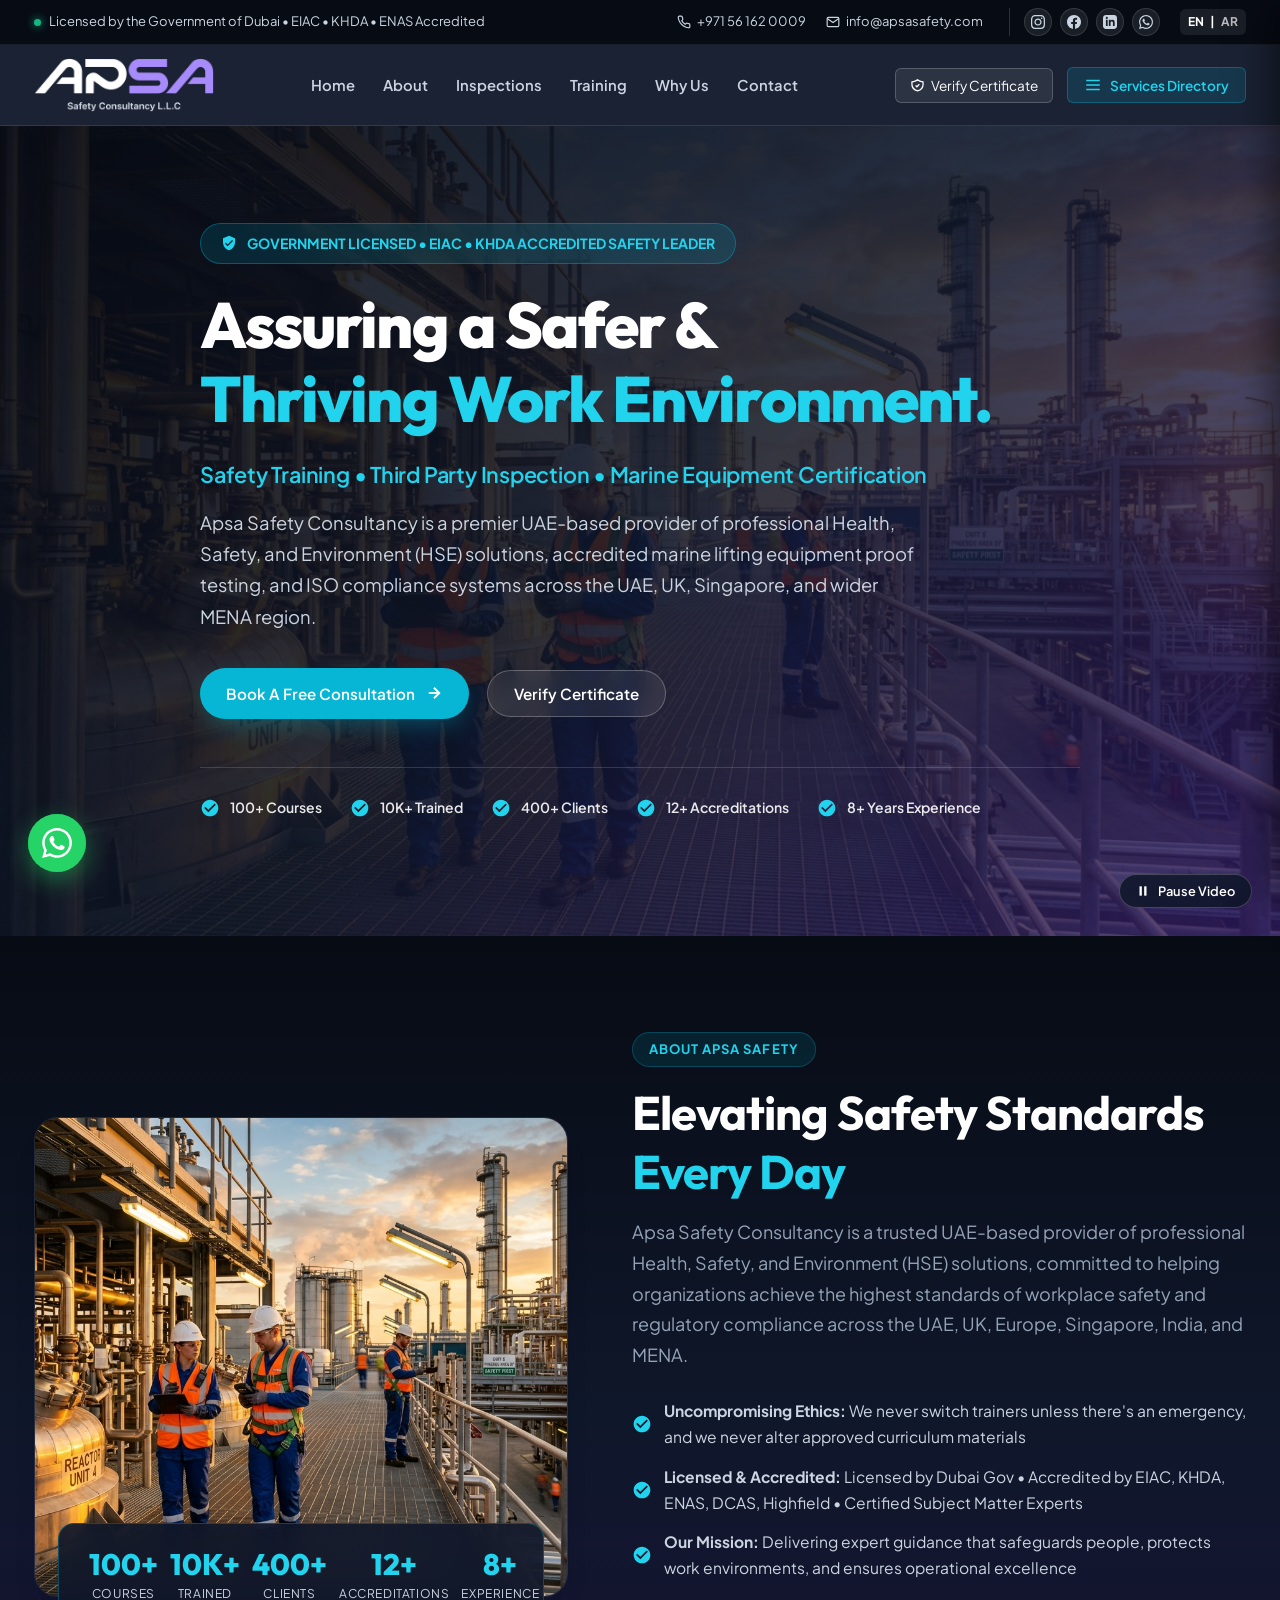
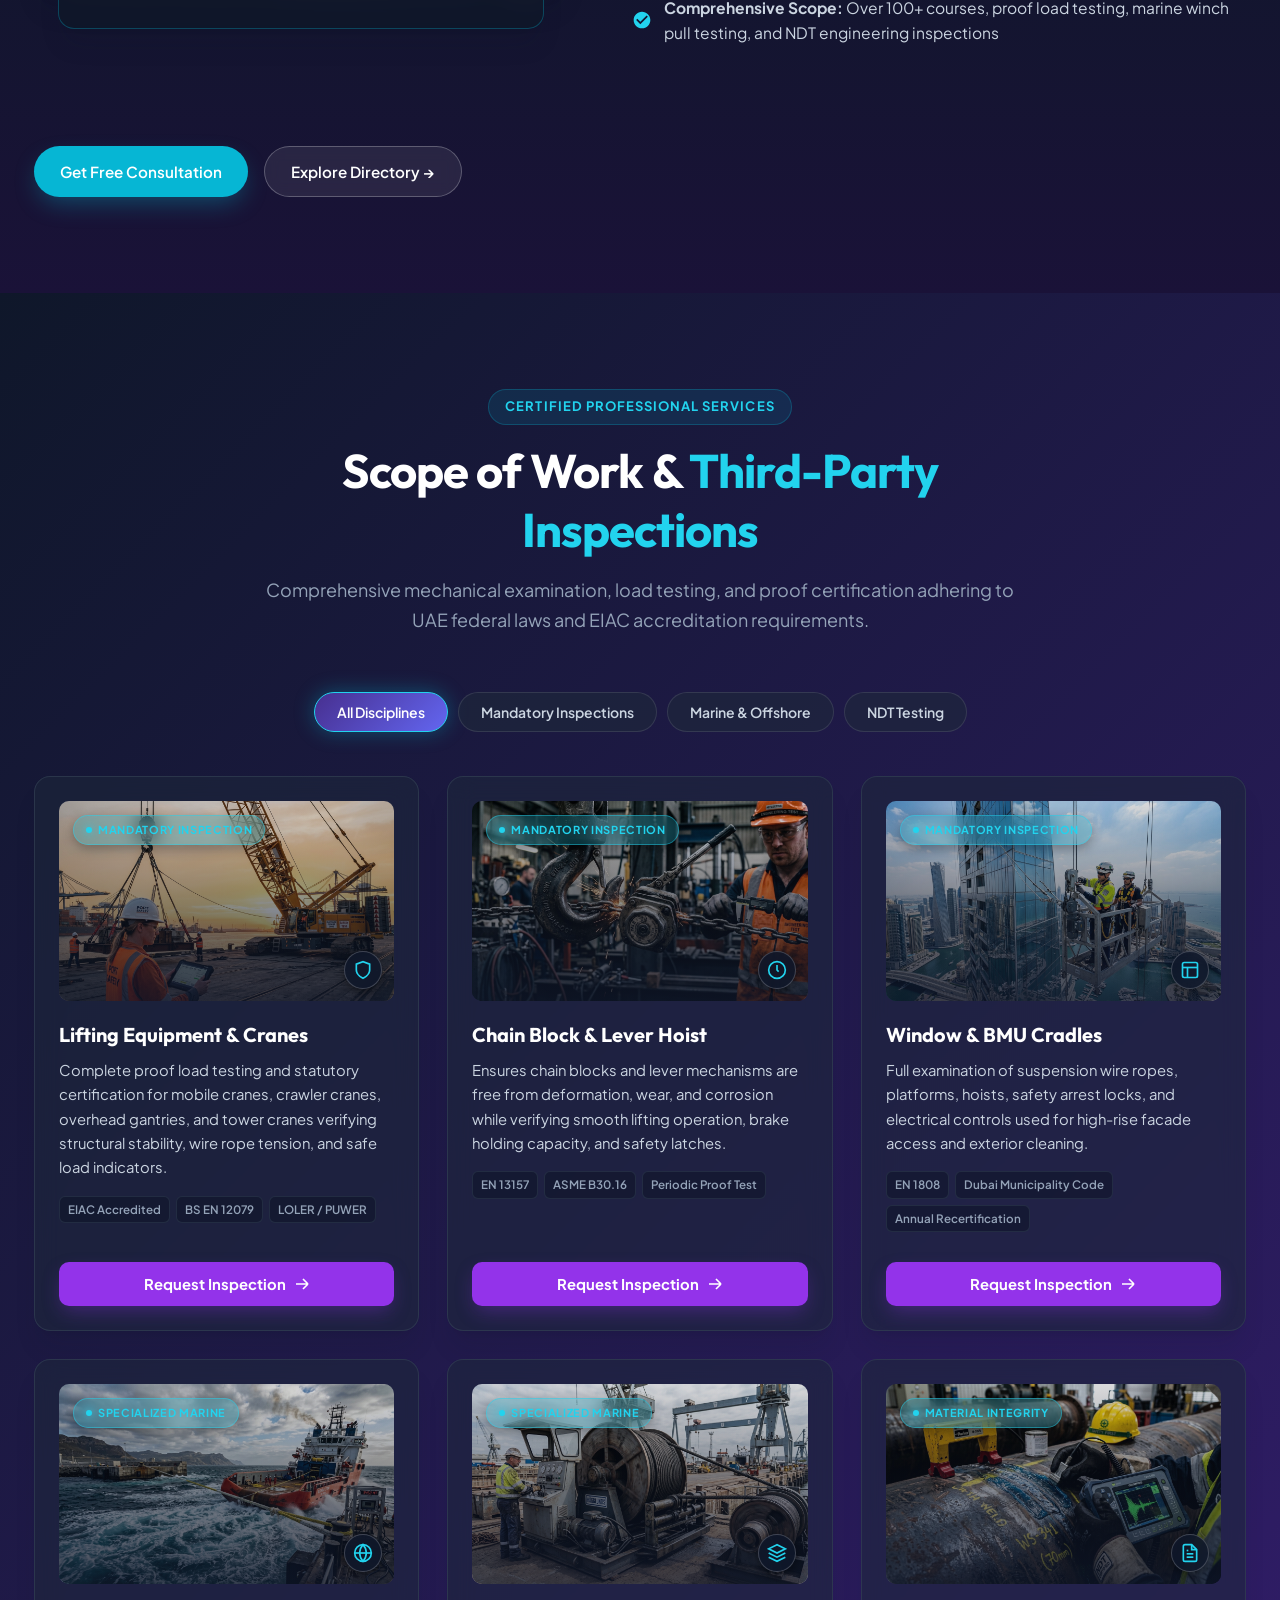
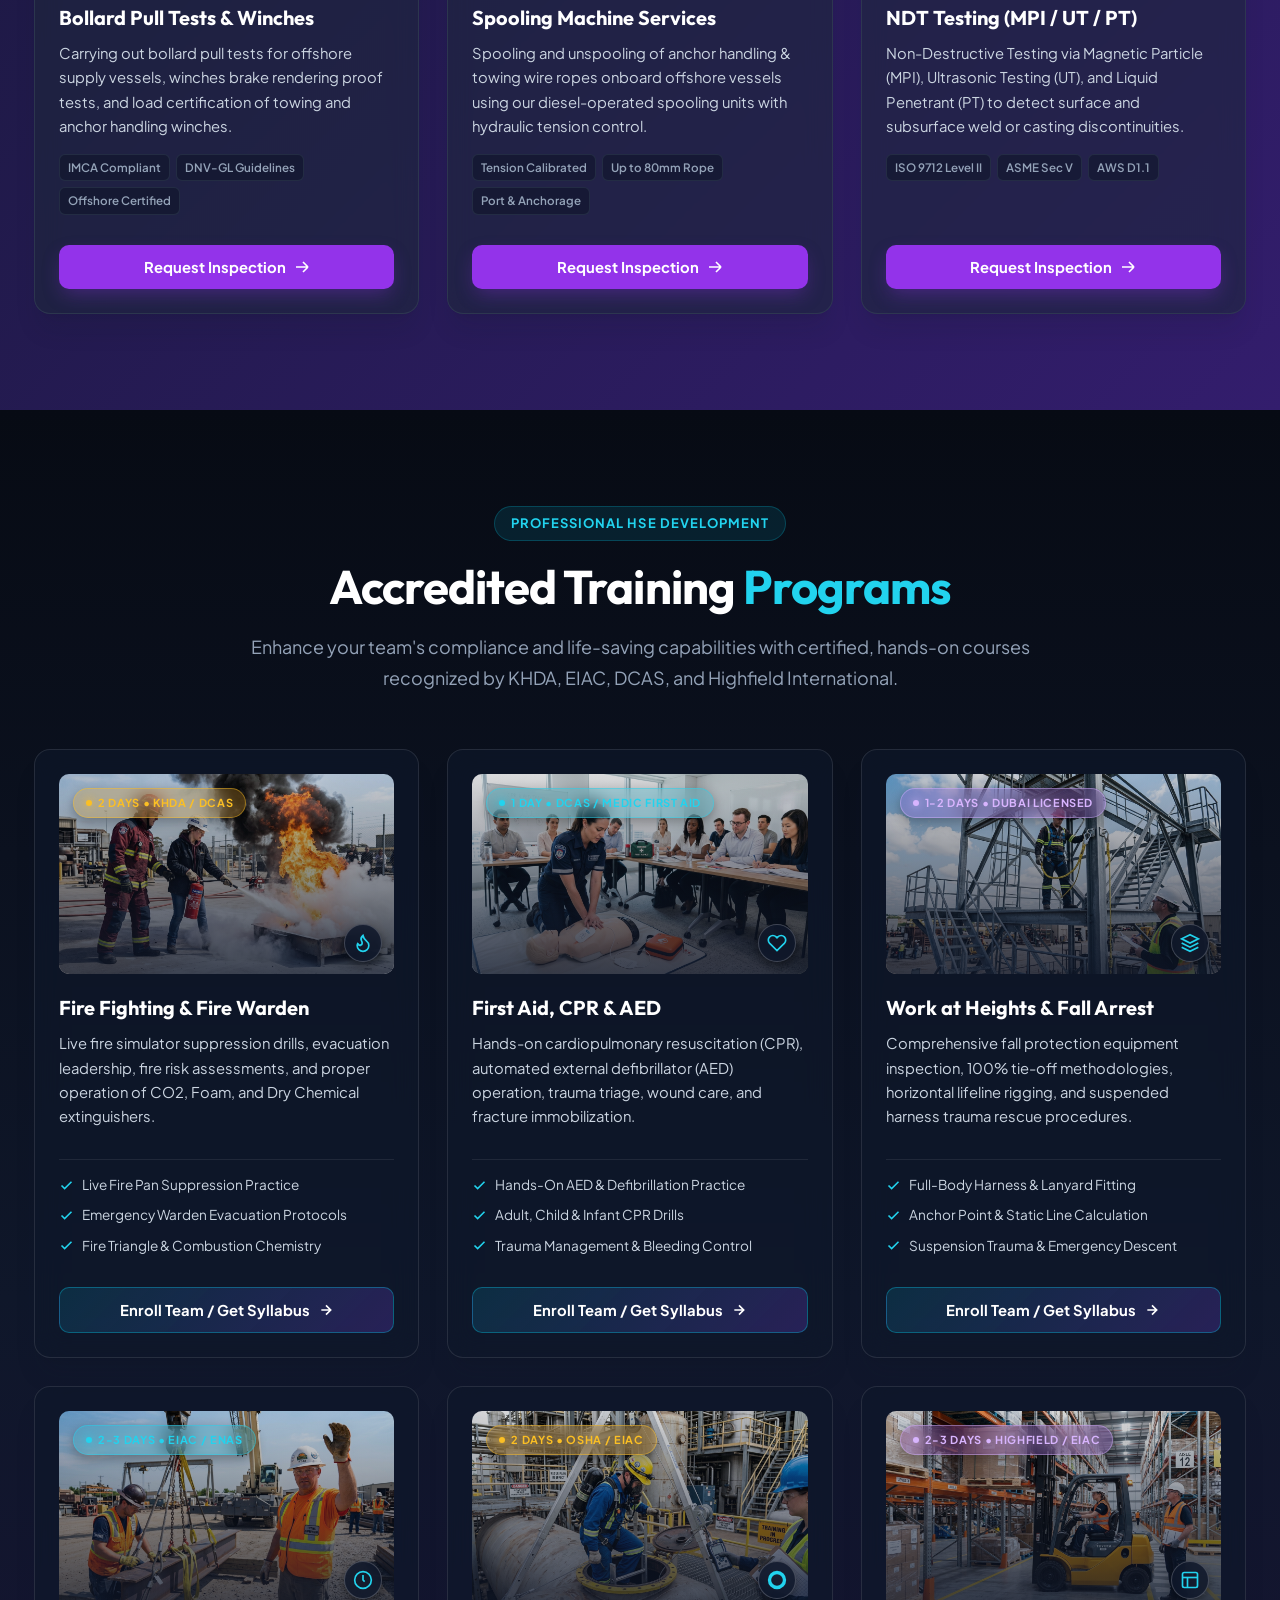
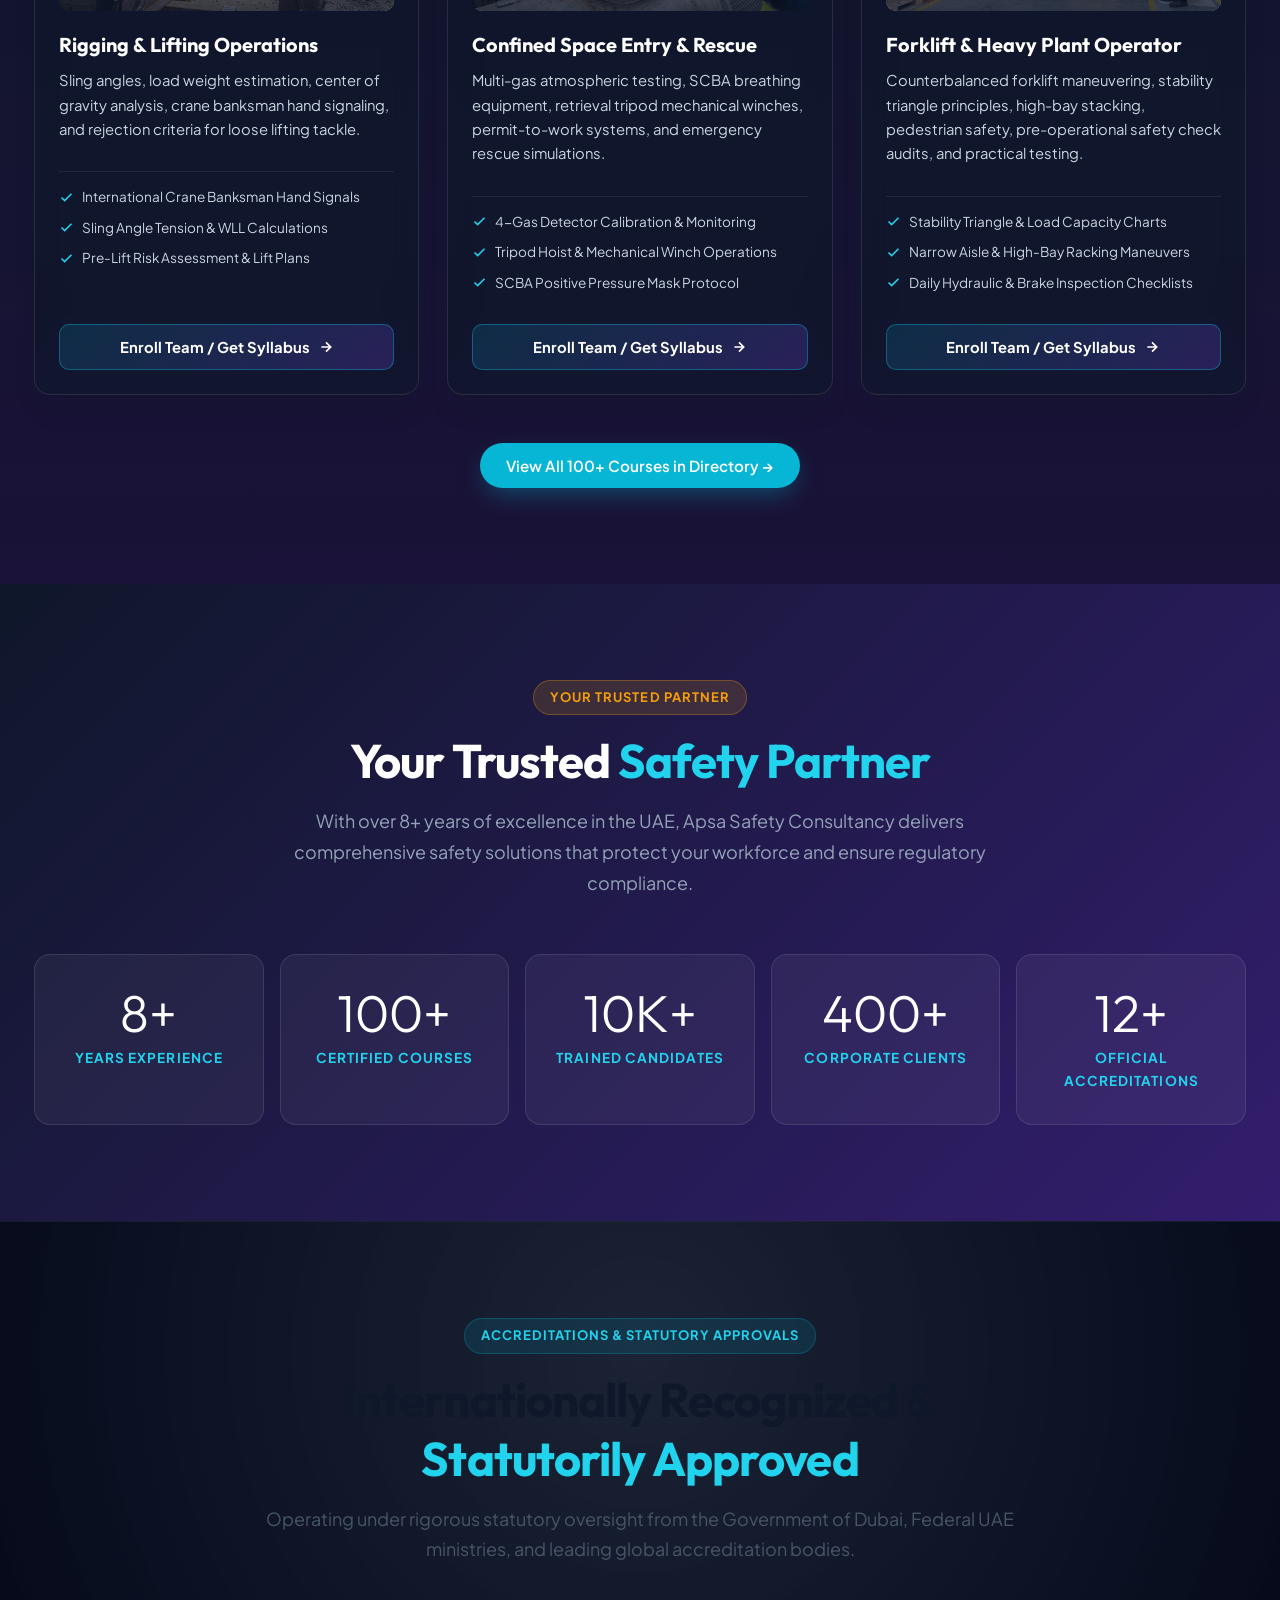
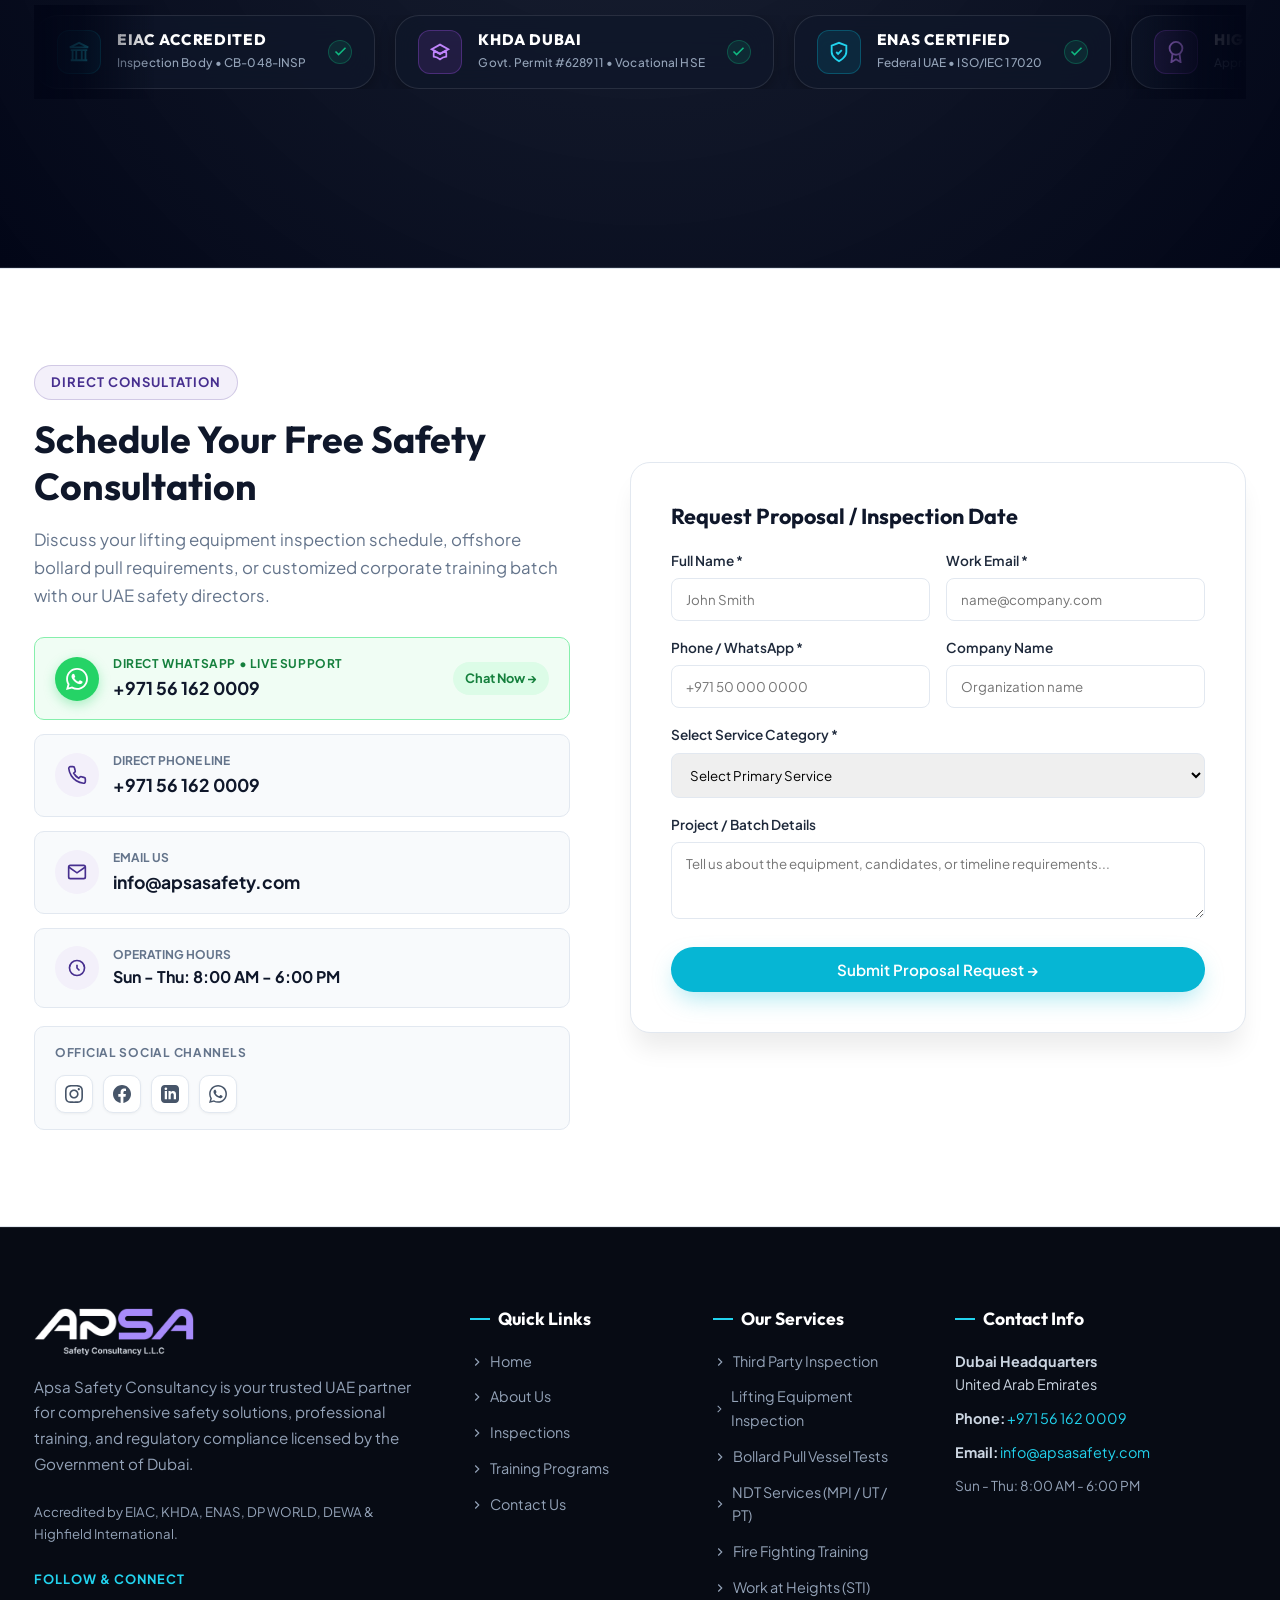
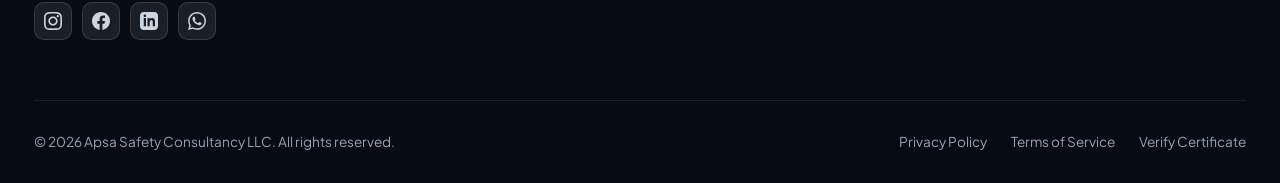
==== commit 825833d2: "Optimize website and approvals section for mobile devices" ====
--- a/index.html
+++ b/index.html
@@ -1269,12 +1269,12 @@
     <!-- 9. Consultation & Corporate Inquiry Section -->
     <section class="section section-muted" id="contact">
       <div class="container">
-        <div style="display: grid; grid-template-columns: 1fr 1.15fr; gap: 60px; align-items: center;">
+        <div class="contact-grid-layout">
           
           <div>
             <span class="section-badge badge-primary">Direct Consultation</span>
-            <h2 style="font-size: 2.35rem; margin-bottom: 16px;">Schedule Your Free Safety Consultation</h2>
-            <p style="color: #64748B; font-size: 1.05rem; margin-bottom: 28px;">
+            <h2 class="contact-section-title">Schedule Your Free Safety Consultation</h2>
+            <p class="contact-section-desc">
               Discuss your lifting equipment inspection schedule, offshore bollard pull requirements, or customized corporate training batch with our UAE safety directors.
             </p>
 
@@ -1347,11 +1347,11 @@
           </div>
 
           <!-- Proposal Form Card -->
-          <div style="background: white; border-radius: 20px; padding: 40px; border: 1px solid #E2E8F0; box-shadow: 0 20px 25px -5px rgba(0, 0, 0, 0.08);">
-            <h3 style="font-size: 1.35rem; margin-bottom: 20px;">Request Proposal / Inspection Date</h3>
+          <div class="proposal-card">
+            <h3 class="proposal-card-title">Request Proposal / Inspection Date</h3>
 
             <form id="quoteForm">
-              <div style="display: grid; grid-template-columns: 1fr 1fr; gap: 16px; margin-bottom: 16px;">
+              <div class="proposal-form-row">
                 <div>
                   <label style="display: block; font-size: 0.85rem; font-weight: 600; margin-bottom: 6px;" for="qName">Full Name *</label>
                   <input type="text" id="qName" required placeholder="John Smith" style="width: 100%; padding: 12px 14px; border: 1.5px solid #E2E8F0; border-radius: 8px; font-family: inherit;">
@@ -1362,7 +1362,7 @@
                 </div>
               </div>
 
-              <div style="display: grid; grid-template-columns: 1fr 1fr; gap: 16px; margin-bottom: 16px;">
+              <div class="proposal-form-row">
                 <div>
                   <label style="display: block; font-size: 0.85rem; font-weight: 600; margin-bottom: 6px;" for="qPhone">Phone / WhatsApp *</label>
                   <input type="tel" id="qPhone" required placeholder="+971 50 000 0000" style="width: 100%; padding: 12px 14px; border: 1.5px solid #E2E8F0; border-radius: 8px; font-family: inherit;">
--- a/css/style.css
+++ b/css/style.css
@@ -1913,26 +1913,147 @@
   .why-matrix-grid { grid-template-columns: repeat(3, 1fr); }
   .recognition-grid { grid-template-columns: repeat(2, 1fr); }
   .footer-grid { grid-template-columns: 1fr 1fr; }
+  .contact-grid-layout { grid-template-columns: 1fr; gap: 40px; }
 }
 
 @media (max-width: 768px) {
-  .section { padding: 64px 0; }
+  .section { padding: 56px 0; }
+  .container { padding: 0 16px; }
   .top-bar { display: none; }
   .nav-links { display: none; }
   .btn-verify-cert { display: none; }
+  .btn-sidebar-toggle { padding: 7px 12px; font-size: 0.8rem; }
   .mobile-menu-btn { display: flex; }
+
+  /* Hero Mobile Refinements */
+  .hero-content { padding: 50px 0 70px 0; }
+  .hero-badge { font-size: 0.75rem; padding: 6px 14px; margin-bottom: 18px; }
+  .hero-title { font-size: clamp(2rem, 7vw, 2.75rem); line-height: 1.2; margin-bottom: 16px; }
+  .hero-subtitle-tagline { font-size: 1rem; margin-bottom: 12px; }
+  .hero-subtitle { font-size: 0.95rem; margin-bottom: 28px; line-height: 1.6; }
+  .hero-cta-group { flex-direction: column; width: 100%; gap: 12px; }
+  .hero-cta-group .btn { width: 100%; min-height: 48px; }
+  .hero-trust-bar { gap: 14px; padding-top: 20px; }
+  .hero-trust-item { font-size: 0.8rem; }
+
+  /* Grids & Cards */
   .about-stats-grid { grid-template-columns: repeat(2, 1fr); row-gap: 14px; }
-  .why-matrix-grid { grid-template-columns: repeat(2, 1fr); }
+  .about-stat-num { font-size: 1.5rem; }
+  .why-matrix-grid { grid-template-columns: repeat(2, 1fr); gap: 14px; }
+  .scope-grid, .training-grid-pro { grid-template-columns: 1fr; gap: 20px; }
   .recognition-grid { grid-template-columns: 1fr; }
-  .marquee-mask-left, .marquee-mask-right { width: 48px; }
-  .footer-grid { grid-template-columns: 1fr; }
-  .floating-wa-wrapper { bottom: 20px; left: 20px; }
-  .floating-back-to-top { bottom: 20px; right: 20px; }
+  
+  /* Touch target heights for mobile CTAs */
+  .btn, .btn-purple-inspection, .btn-training-enroll {
+    min-height: 46px;
+  }
+
+  /* Approvals Marquee Mobile: Swipe-Scrollable, No forced animation */
+  .section-approvals { padding: 56px 0; }
+  .marquee-wrapper {
+    overflow-x: auto;
+    -webkit-overflow-scrolling: touch;
+    scroll-behavior: smooth;
+    scrollbar-width: none; /* Firefox */
+    padding: 10px 0 16px 0;
+    margin-bottom: 30px;
+    cursor: grab;
+  }
+  .marquee-wrapper::-webkit-scrollbar {
+    display: none; /* Safari/Chrome */
+  }
+  .marquee-mask-left, .marquee-mask-right { width: 28px; }
+  .marquee-track-container {
+    width: max-content;
+  }
+  .marquee-track {
+    animation: none;
+    padding-right: 12px;
+    gap: 12px;
+  }
+  .approval-card {
+    padding: 10px 16px;
+    gap: 12px;
+  }
+  .approval-icon-box {
+    width: 38px;
+    height: 38px;
+  }
+  .approval-name {
+    font-size: 0.875rem;
+  }
+  .approval-sub {
+    font-size: 0.7rem;
+  }
+
+  /* Contact & Form on Mobile */
+  .contact-grid-layout { grid-template-columns: 1fr; gap: 32px; }
+  .proposal-card { padding: 24px 18px !important; border-radius: 16px !important; }
+  .proposal-form-row { grid-template-columns: 1fr !important; gap: 12px !important; margin-bottom: 12px !important; }
+  .contact-section-title { font-size: 1.75rem !important; }
+  .contact-section-desc { font-size: 0.95rem !important; }
+
+  /* Modals Mobile Friendly */
+  .modal-card { padding: 24px 18px; max-width: 94vw; }
+
+  /* Footer on Mobile */
+  .footer-grid { grid-template-columns: 1fr; gap: 32px; }
+  .footer-bottom { flex-direction: column; text-align: center; gap: 12px; }
+
+  /* Floating Buttons */
+  .floating-wa-wrapper { bottom: 18px; left: 16px; }
+  .floating-wa-btn { width: 52px; height: 52px; }
+  .floating-back-to-top { bottom: 18px; right: 16px; width: 44px; height: 44px; }
 }
 
 @media (max-width: 480px) {
   .about-stats-grid { grid-template-columns: 1fr; row-gap: 12px; }
   .why-matrix-grid { grid-template-columns: 1fr; }
+  .filter-tab-btn { padding: 8px 14px; font-size: 0.8rem; }
+  .hero-trust-bar { flex-direction: column; align-items: flex-start; gap: 10px; }
+  .top-bar-socials, .social-icons-group { gap: 8px; }
+  .social-btn { width: 36px; height: 36px; }
+}
+
+/* Base definitions for Contact and Proposal Layout */
+.contact-grid-layout {
+  display: grid;
+  grid-template-columns: 1fr 1.15fr;
+  gap: 60px;
+  align-items: center;
+}
+
+.proposal-card {
+  background: white;
+  border-radius: 20px;
+  padding: 40px;
+  border: 1px solid #E2E8F0;
+  box-shadow: 0 20px 25px -5px rgba(0, 0, 0, 0.08);
+}
+
+.proposal-card-title {
+  font-size: 1.35rem;
+  margin-bottom: 20px;
+  color: #0F172A;
+}
+
+.proposal-form-row {
+  display: grid;
+  grid-template-columns: 1fr 1fr;
+  gap: 16px;
+  margin-bottom: 16px;
+}
+
+.contact-section-title {
+  font-size: 2.35rem;
+  margin-bottom: 16px;
+  color: #0F172A;
+}
+
+.contact-section-desc {
+  color: #64748B;
+  font-size: 1.05rem;
+  margin-bottom: 28px;
 }
 
 @media (prefers-reduced-motion: reduce) {
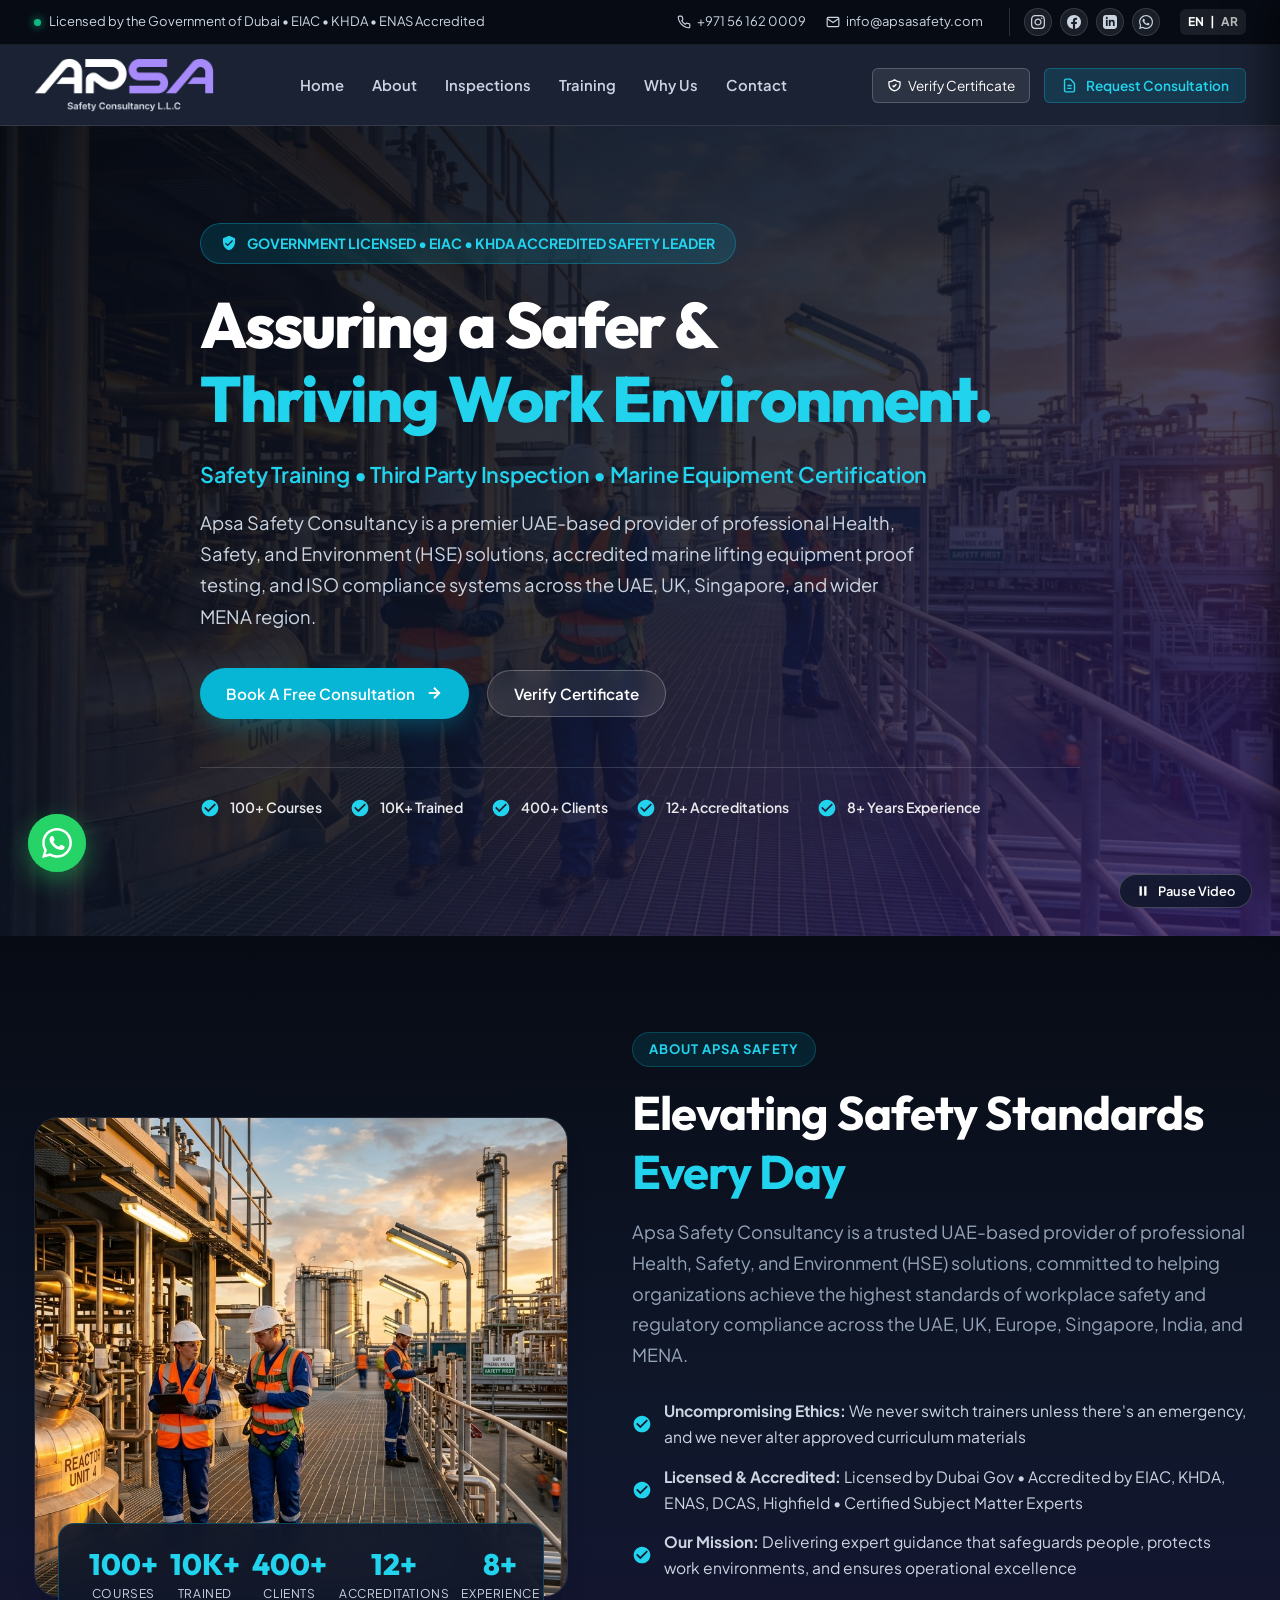
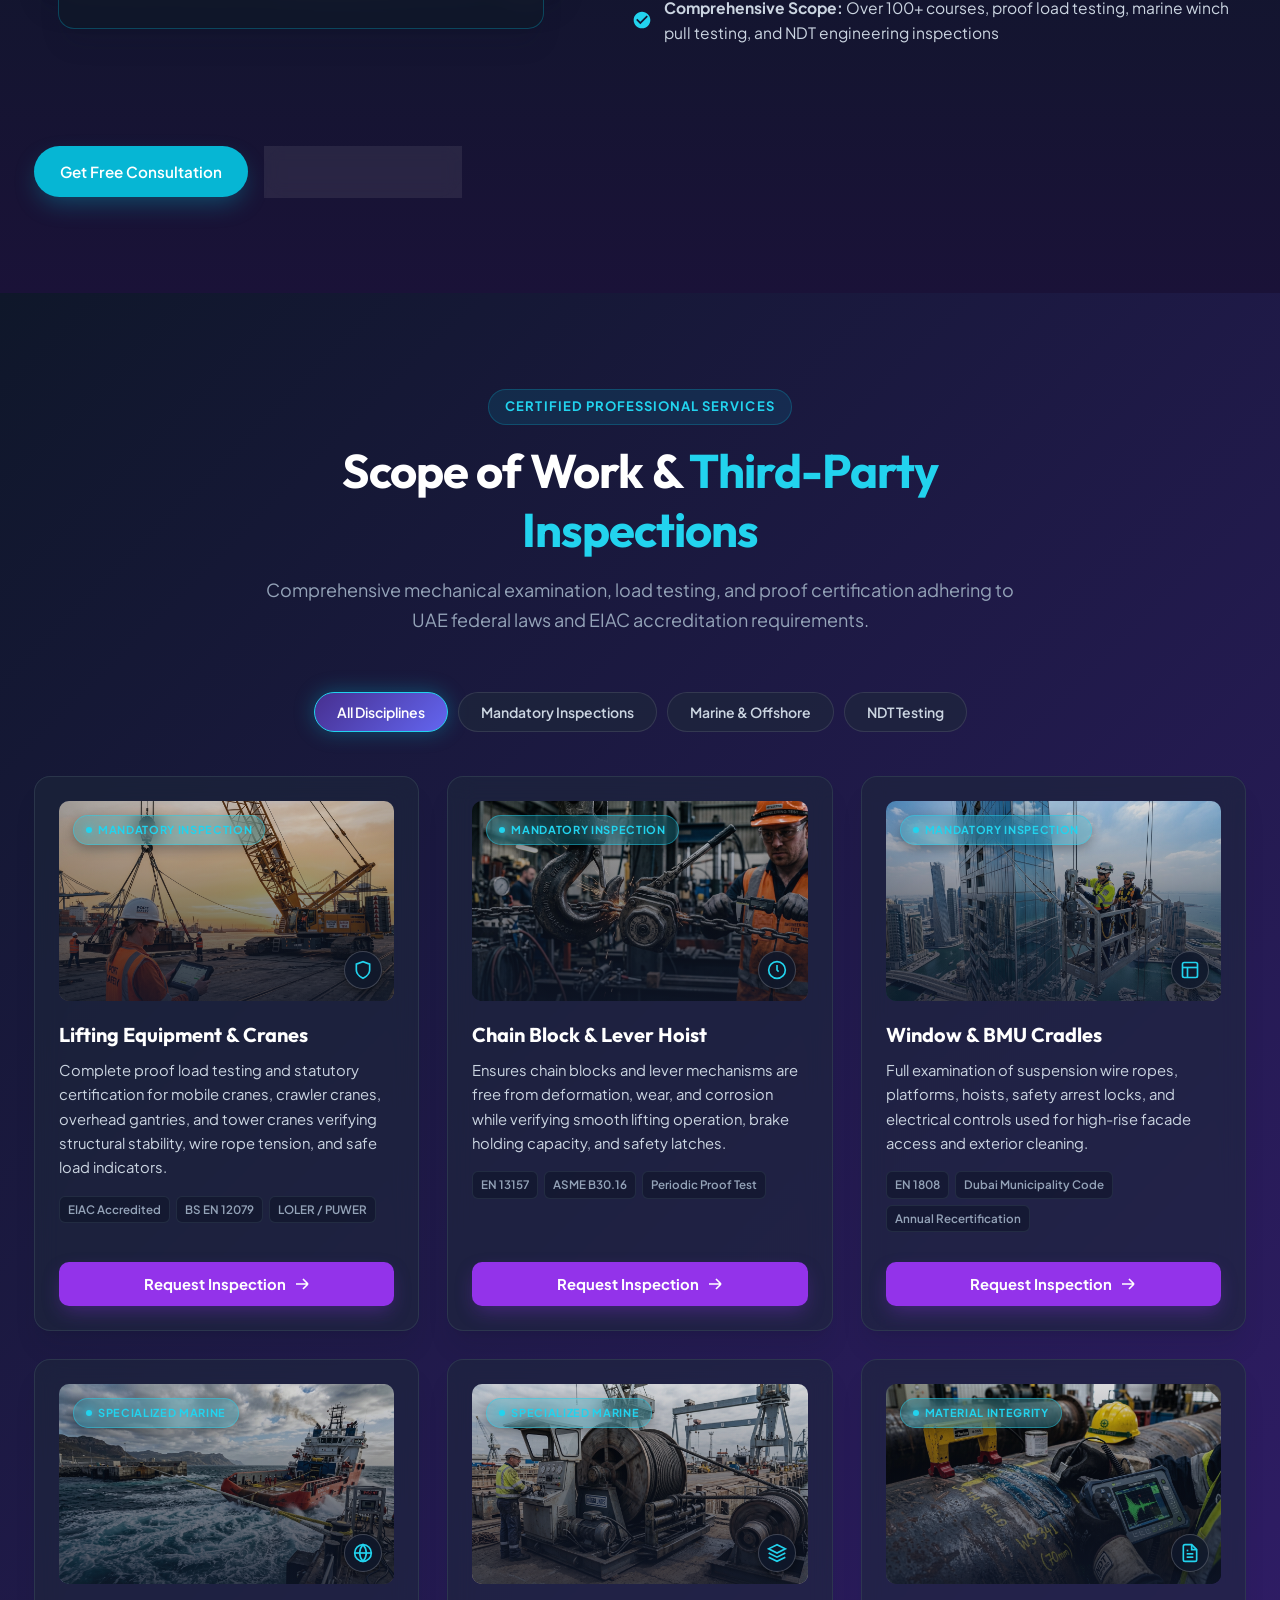
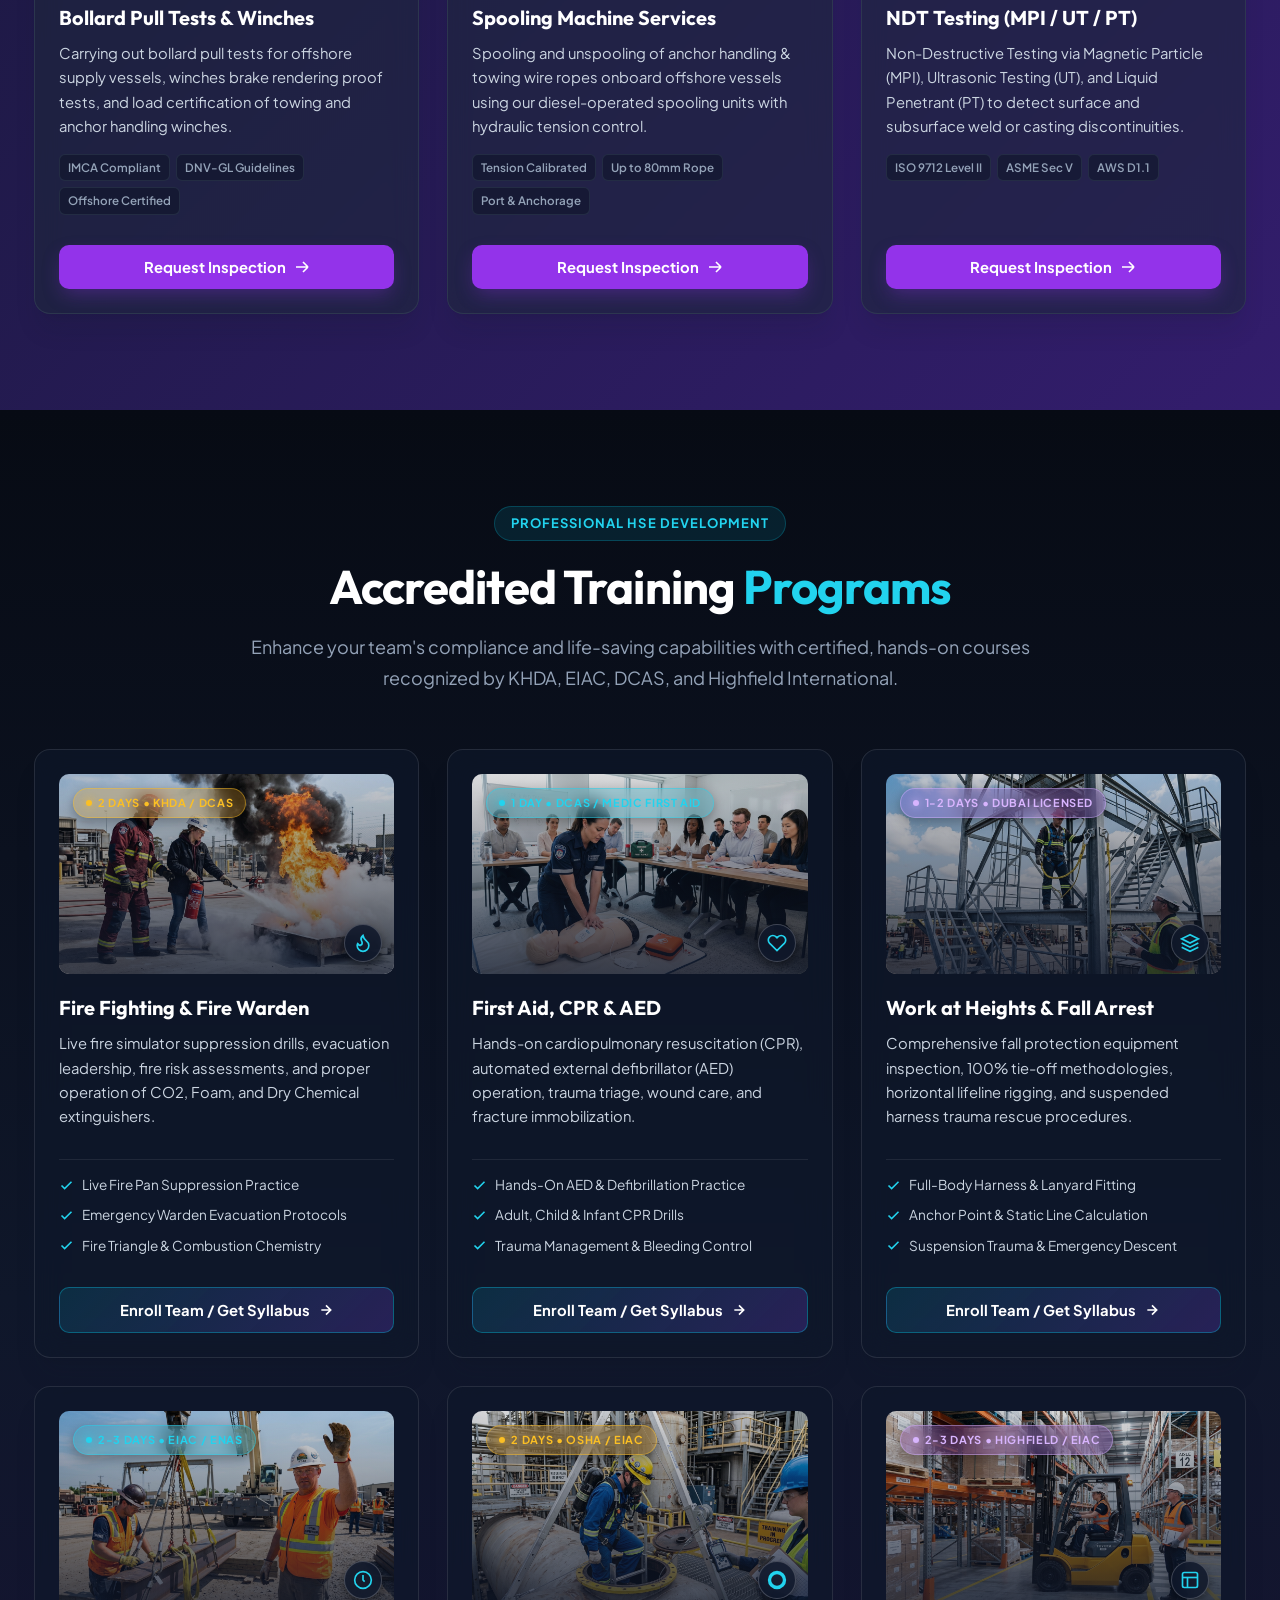
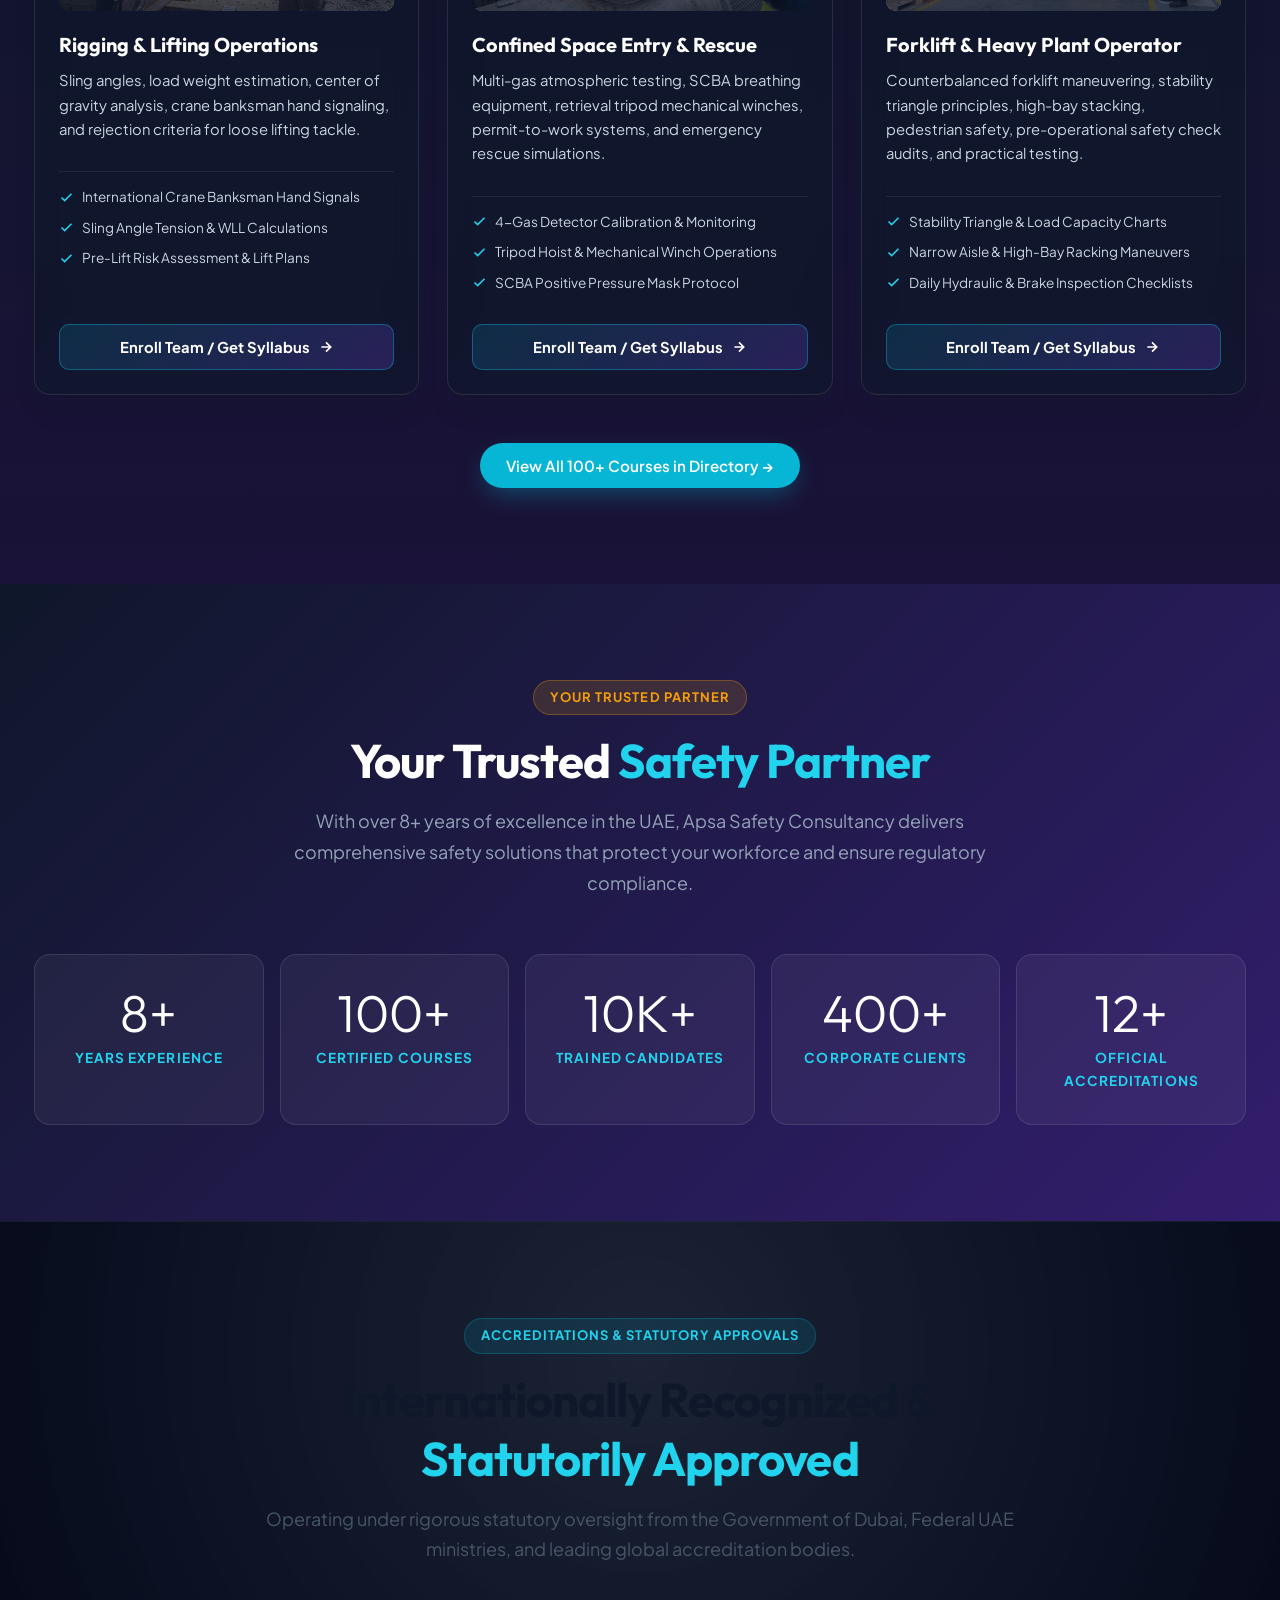
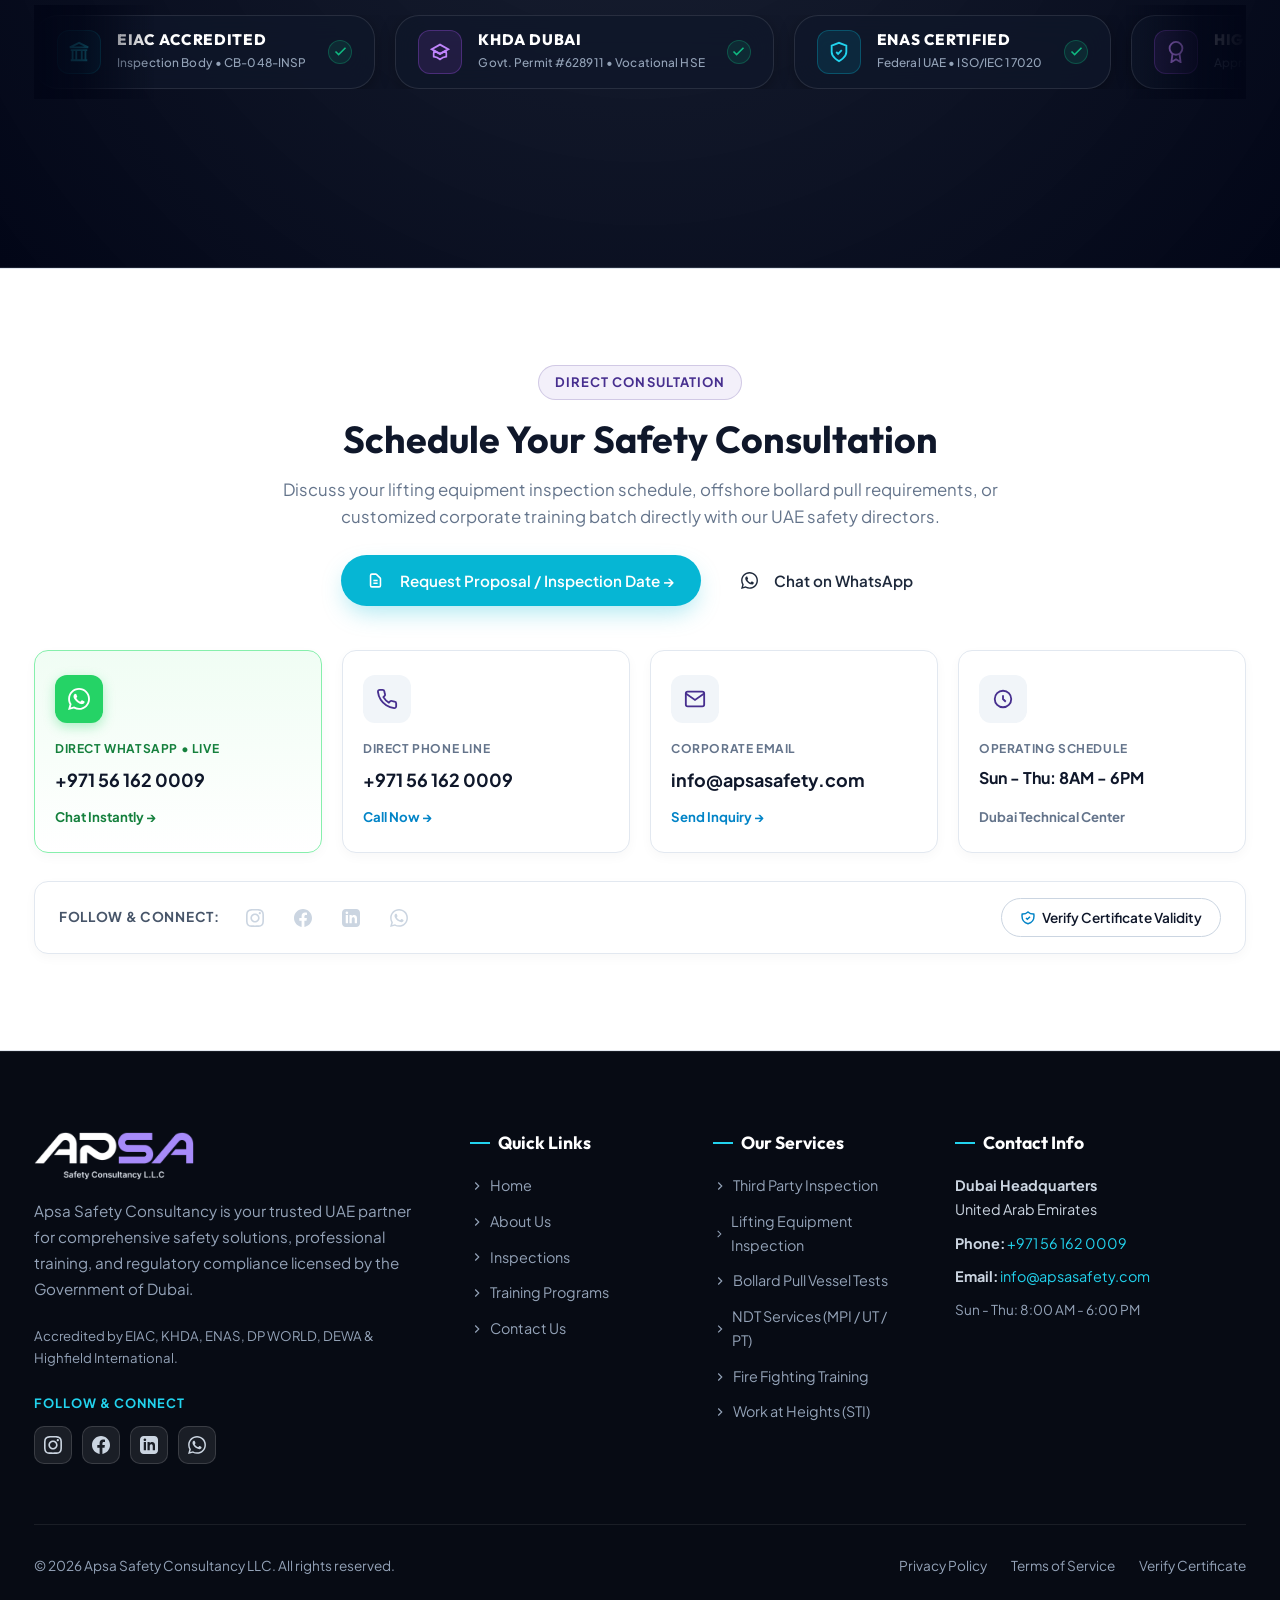
==== commit d5a8ca1c: "Move proposal request form to sidebar consultation drawer and streamline contact channels on landing" ====
--- a/index.html
+++ b/index.html
@@ -96,13 +96,13 @@
           Verify Certificate
         </button>
 
-        <!-- ABCON-Style Sidebar Directory Trigger Button -->
-        <button class="btn-sidebar-toggle open-sidebar-btn" aria-label="Open Services Directory Sidebar">
-          <svg width="18" height="18" fill="none" stroke="currentColor" stroke-width="2" viewBox="0 0 24 24"><line x1="3" y1="12" x2="21" y2="12"></line><line x1="3" y1="6" x2="21" y2="6"></line><line x1="3" y1="18" x2="21" y2="18"></line></svg>
-          Services Directory
+        <!-- Request Consultation Trigger Button -->
+        <button class="btn-sidebar-toggle open-proposal-btn" aria-label="Request Safety Consultation &amp; Proposal">
+          <svg width="17" height="17" fill="none" stroke="currentColor" stroke-width="2" viewBox="0 0 24 24"><path d="M9 12h6m-6 4h6m2 5H7a2 2 0 01-2-2V5a2 2 0 012-2h5.586a1 1 0 01.707.293l5.414 5.414a1 1 0 01.293.707V19a2 2 0 01-2 2z"></path></svg>
+          Request Consultation
         </button>
 
-        <button class="mobile-menu-btn open-sidebar-btn" aria-label="Toggle mobile menu">
+        <button class="mobile-menu-btn open-sidebar-btn" aria-label="Toggle navigation menu">
           <span></span>
           <span></span>
           <span></span>
@@ -129,129 +129,115 @@
 
     <div class="sidebar-body">
       <div>
-        <div class="sidebar-section-title">Directory Navigation</div>
-
-        <!-- Accordion 1: Mandatory Inspections (Profile Page 7) -->
-        <div class="sidebar-accordion open">
-          <button class="accordion-trigger">
-            <span>Mandatory Inspections</span>
-            <svg width="16" height="16" fill="none" stroke="currentColor" stroke-width="2" viewBox="0 0 24 24"><path d="M19 9l-7 7-7-7"></path></svg>
+        <!-- Primary Navigation Menu -->
+        <div class="sidebar-section-title">Navigation Menu</div>
+        <ul class="sidebar-main-links">
+          <li><a href="#" class="sidebar-main-link"><svg width="18" height="18" fill="none" stroke="currentColor" stroke-width="2" viewBox="0 0 24 24"><path d="M3 9l9-7 9 7v11a2 2 0 0 1-2 2H5a2 2 0 0 1-2-2z"></path></svg> Home</a></li>
+          <li><a href="#about" class="sidebar-main-link"><svg width="18" height="18" fill="none" stroke="currentColor" stroke-width="2" viewBox="0 0 24 24"><circle cx="12" cy="12" r="10"></circle><line x1="12" y1="16" x2="12" y2="12"></line><line x1="12" y1="8" x2="12.01" y2="8"></line></svg> About APSA Safety</a></li>
+          <li><a href="#inspections" class="sidebar-main-link"><svg width="18" height="18" fill="none" stroke="currentColor" stroke-width="2" viewBox="0 0 24 24"><path d="M12 22s8-4 8-10V5l-8-3-8 3v7c0 6 8 10 8 10z"></path></svg> Third-Party Inspections</a></li>
+          <li><a href="#training" class="sidebar-main-link"><svg width="18" height="18" fill="none" stroke="currentColor" stroke-width="2" viewBox="0 0 24 24"><path d="M22 10v6M2 10l10-5 10 5-10 5z"></path><path d="M6 12v5c3 3 9 3 12 0v-5"></path></svg> Accredited HSE Training</a></li>
+          <li><a href="#approvals" class="sidebar-main-link"><svg width="18" height="18" fill="none" stroke="currentColor" stroke-width="2" viewBox="0 0 24 24"><circle cx="12" cy="8" r="7"></circle><polyline points="8.21 13.89 7 23 12 20 17 23 15.79 13.88"></polyline></svg> Official Accreditations</a></li>
+          <li><a href="#why-us" class="sidebar-main-link"><svg width="18" height="18" fill="none" stroke="currentColor" stroke-width="2" viewBox="0 0 24 24"><polygon points="12 2 15.09 8.26 22 9.27 17 14.14 18.18 21.02 12 17.77 5.82 21.02 7 14.14 2 9.27 8.91 8.26 12 2"></polygon></svg> Why Choose Us</a></li>
+          <li><a href="#contact" class="sidebar-main-link"><svg width="18" height="18" fill="none" stroke="currentColor" stroke-width="2" viewBox="0 0 24 24"><path d="M22 16.92v3a2 2 0 01-2.18 2 19.79 19.79 0 01-8.63-3.07 19.5 19.5 0 01-6-6 19.79 19.79 0 01-3.07-8.67A2 2 0 014.11 2h3a2 2 0 012 1.72 12.84 12.84 0 00.7 2.81 2 2 0 01-.45 2.11L8.09 9.91a16 16 0 006 6l1.27-1.27a2 2 0 012.11-.45 12.84 12.84 0 002.81.7A2 2 0 0122 16.92z"></path></svg> Contact Us &amp; Support</a></li>
+        </ul>
+
+        <div style="margin-top: 14px; margin-bottom: 24px;">
+          <button class="btn btn-outline-white btn-sm btn-pill open-cert-modal" style="width: 100%; justify-content: center; gap: 8px;">
+            <svg width="15" height="15" fill="none" stroke="currentColor" stroke-width="2" viewBox="0 0 24 24"><path d="M9 12l2 2 4-4m5.618-4.016A11.955 11.955 0 0112 2.944a11.955 11.955 0 01-8.618 3.04A12.02 12.02 0 003 9c0 5.591 3.824 10.29 9 11.622 5.176-1.332 9-6.03 9-11.622 0-1.042-.133-2.052-.382-3.016z"></path></svg>
+            Verify Official Certificate
           </button>
-          <div class="accordion-panel">
-            <ul class="sidebar-menu-list">
-              <li><a href="#inspections"><svg width="14" height="14" fill="none" stroke="currentColor" stroke-width="2" viewBox="0 0 24 24"><polyline points="9 18 15 12 9 6"></polyline></svg> Lifting Equipment &amp; Cranes (Mobile, Crawler, Tower)</a></li>
-              <li><a href="#inspections"><svg width="14" height="14" fill="none" stroke="currentColor" stroke-width="2" viewBox="0 0 24 24"><polyline points="9 18 15 12 9 6"></polyline></svg> Cranes, Derricks &amp; Gantries (Overhead &amp; Gantry)</a></li>
-              <li><a href="#inspections"><svg width="14" height="14" fill="none" stroke="currentColor" stroke-width="2" viewBox="0 0 24 24"><polyline points="9 18 15 12 9 6"></polyline></svg> Forklifts &amp; Pallet Stackers</a></li>
-              <li><a href="#inspections"><svg width="14" height="14" fill="none" stroke="currentColor" stroke-width="2" viewBox="0 0 24 24"><polyline points="9 18 15 12 9 6"></polyline></svg> Loose Gear (Chain Blocks, Shackles, Wire Ropes)</a></li>
-              <li><a href="#inspections"><svg width="14" height="14" fill="none" stroke="currentColor" stroke-width="2" viewBox="0 0 24 24"><polyline points="9 18 15 12 9 6"></polyline></svg> Non-Destructive Testing (NDT) – MPI / UT / PT</a></li>
-              <li><a href="#inspections"><svg width="14" height="14" fill="none" stroke="currentColor" stroke-width="2" viewBox="0 0 24 24"><polyline points="9 18 15 12 9 6"></polyline></svg> Air Compressors &amp; Pressure Vessels</a></li>
-              <li><a href="#inspections"><svg width="14" height="14" fill="none" stroke="currentColor" stroke-width="2" viewBox="0 0 24 24"><polyline points="9 18 15 12 9 6"></polyline></svg> Welding Machines &amp; Power Tools</a></li>
-              <li><a href="#inspections"><svg width="14" height="14" fill="none" stroke="currentColor" stroke-width="2" viewBox="0 0 24 24"><polyline points="9 18 15 12 9 6"></polyline></svg> Cargo Handling Grabs</a></li>
-              <li><a href="#inspections"><svg width="14" height="14" fill="none" stroke="currentColor" stroke-width="2" viewBox="0 0 24 24"><polyline points="9 18 15 12 9 6"></polyline></svg> Window &amp; BMU Cradles</a></li>
-            </ul>
-          </div>
-        </div>
-
-        <!-- Accordion 2: Specialized Marine Inspections (Profile Page 7) -->
-        <div class="sidebar-accordion">
-          <button class="accordion-trigger">
-            <span>Specialized Marine Inspections</span>
-            <svg width="16" height="16" fill="none" stroke="currentColor" stroke-width="2" viewBox="0 0 24 24"><path d="M19 9l-7 7-7-7"></path></svg>
-          </button>
-          <div class="accordion-panel">
-            <ul class="sidebar-menu-list">
-              <li><a href="#inspections"><svg width="14" height="14" fill="none" stroke="currentColor" stroke-width="2" viewBox="0 0 24 24"><polyline points="9 18 15 12 9 6"></polyline></svg> Bollard Pull Tests for Offshore Vessels</a></li>
-              <li><a href="#inspections"><svg width="14" height="14" fill="none" stroke="currentColor" stroke-width="2" viewBox="0 0 24 24"><polyline points="9 18 15 12 9 6"></polyline></svg> Diesel Operated Spooling Machine Services</a></li>
-              <li><a href="#inspections"><svg width="14" height="14" fill="none" stroke="currentColor" stroke-width="2" viewBox="0 0 24 24"><polyline points="9 18 15 12 9 6"></polyline></svg> Mooring Winches Brake Test &amp; Rendering Test</a></li>
-              <li><a href="#inspections"><svg width="14" height="14" fill="none" stroke="currentColor" stroke-width="2" viewBox="0 0 24 24"><polyline points="9 18 15 12 9 6"></polyline></svg> Splicing Mechanical Soft Eyes on Mooring Wires</a></li>
-              <li><a href="#inspections"><svg width="14" height="14" fill="none" stroke="currentColor" stroke-width="2" viewBox="0 0 24 24"><polyline points="9 18 15 12 9 6"></polyline></svg> Wire Rope Destruction Testing</a></li>
-              <li><a href="#inspections"><svg width="14" height="14" fill="none" stroke="currentColor" stroke-width="2" viewBox="0 0 24 24"><polyline points="9 18 15 12 9 6"></polyline></svg> Towing &amp; Anchor Handling Winch Pull Test</a></li>
-              <li><a href="#inspections"><svg width="14" height="14" fill="none" stroke="currentColor" stroke-width="2" viewBox="0 0 24 24"><polyline points="9 18 15 12 9 6"></polyline></svg> Lifeboat / Rescue Davits &amp; Gangways</a></li>
-              <li><a href="#inspections"><svg width="14" height="14" fill="none" stroke="currentColor" stroke-width="2" viewBox="0 0 24 24"><polyline points="9 18 15 12 9 6"></polyline></svg> Man Basket / Personnel Transfer Basket</a></li>
-            </ul>
-          </div>
-        </div>
-
-        <!-- Accordion 3: Certified Training Programs (Profile Page 6) -->
-        <div class="sidebar-accordion">
-          <button class="accordion-trigger">
-            <span>Accredited HSE Training (100+ Courses)</span>
-            <svg width="16" height="16" fill="none" stroke="currentColor" stroke-width="2" viewBox="0 0 24 24"><path d="M19 9l-7 7-7-7"></path></svg>
-          </button>
-          <div class="accordion-panel">
-            <ul class="sidebar-menu-list">
-              <li><a href="#training"><svg width="14" height="14" fill="none" stroke="currentColor" stroke-width="2" viewBox="0 0 24 24"><polyline points="9 18 15 12 9 6"></polyline></svg> Basic Fire Fighting | Fire Warden | Fire Marshall</a></li>
-              <li><a href="#training"><svg width="14" height="14" fill="none" stroke="currentColor" stroke-width="2" viewBox="0 0 24 24"><polyline points="9 18 15 12 9 6"></polyline></svg> Basic First Aid &amp; CPR (DCAS &amp; Medic First Aid)</a></li>
-              <li><a href="#training"><svg width="14" height="14" fill="none" stroke="currentColor" stroke-width="2" viewBox="0 0 24 24"><polyline points="9 18 15 12 9 6"></polyline></svg> Work at Heights Safety &amp; Fall Protection</a></li>
-              <li><a href="#training"><svg width="14" height="14" fill="none" stroke="currentColor" stroke-width="2" viewBox="0 0 24 24"><polyline points="9 18 15 12 9 6"></polyline></svg> Scaffold Erection &amp; Dismantling (STI) | Inspector</a></li>
-              <li><a href="#training"><svg width="14" height="14" fill="none" stroke="currentColor" stroke-width="2" viewBox="0 0 24 24"><polyline points="9 18 15 12 9 6"></polyline></svg> Rigging &amp; Slinging Safety | Lifting Supervisor</a></li>
-              <li><a href="#training"><svg width="14" height="14" fill="none" stroke="currentColor" stroke-width="2" viewBox="0 0 24 24"><polyline points="9 18 15 12 9 6"></polyline></svg> Banksman &amp; Flagman Training</a></li>
-              <li><a href="#training"><svg width="14" height="14" fill="none" stroke="currentColor" stroke-width="2" viewBox="0 0 24 24"><polyline points="9 18 15 12 9 6"></polyline></svg> Forklift, Reach Truck &amp; Pallet Stacker Operator</a></li>
-              <li><a href="#training"><svg width="14" height="14" fill="none" stroke="currentColor" stroke-width="2" viewBox="0 0 24 24"><polyline points="9 18 15 12 9 6"></polyline></svg> Bobcat &amp; Backhoe Loader Operator Awareness</a></li>
-              <li><a href="#training"><svg width="14" height="14" fill="none" stroke="currentColor" stroke-width="2" viewBox="0 0 24 24"><polyline points="9 18 15 12 9 6"></polyline></svg> Tower &amp; Gantry Crane Operator Awareness</a></li>
-              <li><a href="#training"><svg width="14" height="14" fill="none" stroke="currentColor" stroke-width="2" viewBox="0 0 24 24"><polyline points="9 18 15 12 9 6"></polyline></svg> Confined Space Entry &amp; Authorized Gas Tester (AGT)</a></li>
-              <li><a href="#training"><svg width="14" height="14" fill="none" stroke="currentColor" stroke-width="2" viewBox="0 0 24 24"><polyline points="9 18 15 12 9 6"></polyline></svg> Accident &amp; Incident Investigation</a></li>
-              <li><a href="#training"><svg width="14" height="14" fill="none" stroke="currentColor" stroke-width="2" viewBox="0 0 24 24"><polyline points="9 18 15 12 9 6"></polyline></svg> Dangerous Goods Handling &amp; HAZMAT / HAZCOM</a></li>
-              <li><a href="#training"><svg width="14" height="14" fill="none" stroke="currentColor" stroke-width="2" viewBox="0 0 24 24"><polyline points="9 18 15 12 9 6"></polyline></svg> Permit to Work (PTW) &amp; Lock Out Tag Out (LOTO)</a></li>
-              <li><a href="#training"><svg width="14" height="14" fill="none" stroke="currentColor" stroke-width="2" viewBox="0 0 24 24"><polyline points="9 18 15 12 9 6"></polyline></svg> Risk Management &amp; Risk Assessment Awareness</a></li>
-              <li><a href="#training"><svg width="14" height="14" fill="none" stroke="currentColor" stroke-width="2" viewBox="0 0 24 24"><polyline points="9 18 15 12 9 6"></polyline></svg> H2S Awareness &amp; Radiation Safety</a></li>
-              <li><a href="#training"><svg width="14" height="14" fill="none" stroke="currentColor" stroke-width="2" viewBox="0 0 24 24"><polyline points="9 18 15 12 9 6"></polyline></svg> Electrical, Welding &amp; Cutting Safety</a></li>
-              <li><a href="#training"><svg width="14" height="14" fill="none" stroke="currentColor" stroke-width="2" viewBox="0 0 24 24"><polyline points="9 18 15 12 9 6"></polyline></svg> Defensive Driving &amp; Logistics Safety</a></li>
-              <li><a href="#training"><svg width="14" height="14" fill="none" stroke="currentColor" stroke-width="2" viewBox="0 0 24 24"><polyline points="9 18 15 12 9 6"></polyline></svg> General HSE Induction &amp; Workplace Safety</a></li>
-            </ul>
-          </div>
-        </div>
-
-        <!-- Accordion 4: ISO Consultancy & Auditing (Profile Page 7) -->
-        <div class="sidebar-accordion">
-          <button class="accordion-trigger">
-            <span>ISO Management &amp; Systems</span>
-            <svg width="16" height="16" fill="none" stroke="currentColor" stroke-width="2" viewBox="0 0 24 24"><path d="M19 9l-7 7-7-7"></path></svg>
-          </button>
-          <div class="accordion-panel">
-            <ul class="sidebar-menu-list">
-              <li><a href="#about"><svg width="14" height="14" fill="none" stroke="currentColor" stroke-width="2" viewBox="0 0 24 24"><polyline points="9 18 15 12 9 6"></polyline></svg> Internal Auditor ISO Training 9001:2015 (Quality)</a></li>
-              <li><a href="#about"><svg width="14" height="14" fill="none" stroke="currentColor" stroke-width="2" viewBox="0 0 24 24"><polyline points="9 18 15 12 9 6"></polyline></svg> Internal Auditor ISO Training 14001:2015 (Environment)</a></li>
-              <li><a href="#about"><svg width="14" height="14" fill="none" stroke="currentColor" stroke-width="2" viewBox="0 0 24 24"><polyline points="9 18 15 12 9 6"></polyline></svg> Internal Auditor ISO Training 45001:2018 (OH&amp;S)</a></li>
-              <li><a href="#about"><svg width="14" height="14" fill="none" stroke="currentColor" stroke-width="2" viewBox="0 0 24 24"><polyline points="9 18 15 12 9 6"></polyline></svg> IMS (Integrated Management System) Awareness</a></li>
-            </ul>
+        </div>
+
+        <!-- Request Consultation & Proposal Form Block Inside Sidebar -->
+        <div class="sidebar-consultation-section" id="sidebarConsultationBlock">
+          <div class="sidebar-section-title" style="color: var(--accent); margin-bottom: 12px; display: flex; align-items: center; gap: 6px;">
+            <svg width="15" height="15" fill="none" stroke="currentColor" stroke-width="2.2" viewBox="0 0 24 24"><path d="M9 12h6m-6 4h6m2 5H7a2 2 0 01-2-2V5a2 2 0 012-2h5.586a1 1 0 01.707.293l5.414 5.414a1 1 0 01.293.707V19a2 2 0 01-2 2z"></path></svg>
+            Request Consultation / Proposal
+          </div>
+          
+          <div class="sidebar-form-box">
+            <p style="font-size: 0.825rem; color: var(--slate-300); margin-bottom: 16px; line-height: 1.5;">
+              Schedule your equipment inspection or corporate safety training batch with our Dubai technical team:
+            </p>
+
+            <form id="sidebarQuoteForm">
+              <div style="margin-bottom: 12px;">
+                <label style="display: block; font-size: 0.78rem; font-weight: 600; color: var(--slate-300); margin-bottom: 5px;" for="sbName">Full Name *</label>
+                <input type="text" id="sbName" required placeholder="John Smith" class="sidebar-input">
+              </div>
+
+              <div style="margin-bottom: 12px;">
+                <label style="display: block; font-size: 0.78rem; font-weight: 600; color: var(--slate-300); margin-bottom: 5px;" for="sbEmail">Work Email *</label>
+                <input type="email" id="sbEmail" required placeholder="name@company.com" class="sidebar-input">
+              </div>
+
+              <div style="margin-bottom: 12px;">
+                <label style="display: block; font-size: 0.78rem; font-weight: 600; color: var(--slate-300); margin-bottom: 5px;" for="sbPhone">Phone / WhatsApp *</label>
+                <input type="tel" id="sbPhone" required placeholder="+971 50 000 0000" class="sidebar-input">
+              </div>
+
+              <div style="margin-bottom: 12px;">
+                <label style="display: block; font-size: 0.78rem; font-weight: 600; color: var(--slate-300); margin-bottom: 5px;" for="sbService">Service Discipline *</label>
+                <select id="sbService" required class="sidebar-input" style="background-color: var(--slate-900);">
+                  <option value="" disabled selected>Select Primary Service</option>
+                  <option value="lifting-inspection">Third Party Lifting Equipment Inspection</option>
+                  <option value="bollard-pull">Bollard Pull Offshore Vessel Testing</option>
+                  <option value="ndt-testing">Non-Destructive Testing (MPI / UT / PT)</option>
+                  <option value="hse-corporate">Certified HSE Training (Corporate Batch)</option>
+                  <option value="iso-auditing">ISO Management &amp; Internal Auditor Certification</option>
+                </select>
+              </div>
+
+              <div style="margin-bottom: 16px;">
+                <label style="display: block; font-size: 0.78rem; font-weight: 600; color: var(--slate-300); margin-bottom: 5px;" for="sbMsg">Details / Target Date</label>
+                <textarea id="sbMsg" rows="2" placeholder="Tell us about the equipment, candidates, or timeline requirements..." class="sidebar-input"></textarea>
+              </div>
+
+              <button type="submit" class="btn btn-cyan btn-pill" style="width: 100%; min-height: 44px; font-size: 0.88rem;">
+                Submit Consultation Request &rarr;
+              </button>
+
+              <div id="sidebarFormToast" style="display: none; padding: 12px; background: #DCFCE7; color: #15803D; border: 1px solid #86EFAC; border-radius: 8px; margin-top: 12px; font-size: 0.8rem; font-weight: 600; text-align: center;">
+                ✓ Request received! Our safety director will contact you promptly.
+              </div>
+            </form>
           </div>
         </div>
       </div>
 
-      <!-- Sidebar Quick Info Box (ABCON-Style) -->
-      <div class="sidebar-contact-card">
-        <h4>Need Immediate Assistance?</h4>
-        <p>Contact our Dubai technical operations center directly for emergency inspections or corporate batch bookings.</p>
+      <!-- Sidebar Quick Assistance & Social Channels -->
+      <div class="sidebar-contact-card" style="margin-top: 20px;">
+        <h4 style="font-size: 0.95rem; margin-bottom: 6px;">Need Immediate Assistance?</h4>
+        <p style="font-size: 0.8rem; margin-bottom: 12px;">Contact our Dubai technical operations center directly for emergency inspections or batch bookings.</p>
         
         <div class="sidebar-contact-item">
-          <svg width="16" height="16" fill="none" stroke="currentColor" stroke-width="2" viewBox="0 0 24 24"><path d="M22 16.92v3a2 2 0 01-2.18 2 19.79 19.79 0 01-8.63-3.07 19.5 19.5 0 01-6-6 19.79 19.79 0 01-3.07-8.67A2 2 0 014.11 2h3a2 2 0 012 1.72 12.84 12.84 0 00.7 2.81 2 2 0 01-.45 2.11L8.09 9.91a16 16 0 006 6l1.27-1.27a2 2 0 012.11-.45 12.84 12.84 0 002.81.7A2 2 0 0122 16.92z"></path></svg>
-          <span>+971 56 162 0009</span>
+          <svg width="15" height="15" fill="none" stroke="currentColor" stroke-width="2" viewBox="0 0 24 24"><path d="M22 16.92v3a2 2 0 01-2.18 2 19.79 19.79 0 01-8.63-3.07 19.5 19.5 0 01-6-6 19.79 19.79 0 01-3.07-8.67A2 2 0 014.11 2h3a2 2 0 012 1.72 12.84 12.84 0 00.7 2.81 2 2 0 01-.45 2.11L8.09 9.91a16 16 0 006 6l1.27-1.27a2 2 0 012.11-.45 12.84 12.84 0 002.81.7A2 2 0 0122 16.92z"></path></svg>
+          <a href="tel:+971561620009" style="color: inherit; font-size: 0.85rem; font-weight: 600;">+971 56 162 0009</a>
         </div>
         <div class="sidebar-contact-item">
-          <svg width="16" height="16" fill="none" stroke="currentColor" stroke-width="2" viewBox="0 0 24 24"><path d="M4 4h16c1.1 0 2 .9 2 2v12c0 1.1-.9 2-2 2H4c-1.1 0-2-.9-2-2V6c0-1.1.9-2 2-2z"></path><polyline points="22,6 12,13 2,6"></polyline></svg>
-          <span>info@apsasafety.com</span>
-        </div>
-
-        <a href="https://wa.me/971561620009?text=Hello%2C%20I%E2%80%99d%20like%20to%20book%20a%20free%20consultation." target="_blank" class="btn btn-cyan btn-sm btn-pill" style="width: 100%; margin-top: 14px;">
-          WhatsApp Consultation
+          <svg width="15" height="15" fill="none" stroke="currentColor" stroke-width="2" viewBox="0 0 24 24"><path d="M4 4h16c1.1 0 2 .9 2 2v12c0 1.1-.9 2-2 2H4c-1.1 0-2-.9-2-2V6c0-1.1.9-2 2-2z"></path><polyline points="22,6 12,13 2,6"></polyline></svg>
+          <a href="mailto:info@apsasafety.com" style="color: inherit; font-size: 0.85rem; font-weight: 600;">info@apsasafety.com</a>
+        </div>
+
+        <a href="https://wa.me/971561620009?text=Hello%2C%20I%E2%80%99d%20like%20to%20book%20a%20free%20consultation." target="_blank" rel="noopener noreferrer" class="btn btn-cyan btn-sm btn-pill" style="width: 100%; margin-top: 12px; font-size: 0.82rem;">
+          Chat on WhatsApp
         </a>
 
         <!-- Sidebar Socials -->
-        <div class="sidebar-socials-block">
-          <div class="sidebar-socials-label">Follow &amp; Connect:</div>
+        <div class="sidebar-socials-block" style="margin-top: 16px; padding-top: 14px;">
+          <div class="sidebar-socials-label" style="font-size: 0.72rem;">Follow &amp; Connect:</div>
           <div class="social-icons-group">
             <a href="https://www.instagram.com/apsasafety/" target="_blank" rel="noopener noreferrer" class="social-btn social-ig" aria-label="Instagram" title="Instagram">
-              <svg width="17" height="17" fill="currentColor" viewBox="0 0 24 24"><path d="M12 2.163c3.204 0 3.584.012 4.85.07 3.252.148 4.771 1.691 4.919 4.919.058 1.265.069 1.645.069 4.849 0 3.205-.012 3.584-.069 4.849-.149 3.225-1.664 4.771-4.919 4.919-1.266.058-1.644.07-4.85.07-3.204 0-3.584-.012-4.849-.07-3.26-.149-4.771-1.699-4.919-4.92-.058-1.265-.07-1.644-.07-4.849 0-3.204.013-3.583.07-4.849.149-3.227 1.664-4.771 4.919-4.919 1.266-.057 1.645-.069 4.849-.069zm0-2.163c-3.259 0-3.667.014-4.947.072-4.358.2-6.78 2.618-6.98 6.98-.059 1.281-.073 1.689-.073 4.948 0 3.259.014 3.668.072 4.948.2 4.358 2.618 6.78 6.98 6.98 1.281.058 1.689.072 4.948.072 3.259 0 3.668-.014 4.948-.072 4.354-.2 6.782-2.618 6.979-6.98.059-1.28.073-1.689.073-4.948 0-3.259-.014-3.667-.072-4.947-.196-4.354-2.617-6.78-6.979-6.98-1.281-.059-1.69-.073-4.949-.073zm0 5.838c-3.403 0-6.162 2.759-6.162 6.162s2.759 6.163 6.162 6.163 6.162-2.759 6.162-6.163c0-3.403-2.759-6.162-6.162-6.162zm0 10.162c-2.209 0-4-1.79-4-4 0-2.209 1.791-4 4-4s4 1.791 4 4c0 2.21-1.791 4-4 4zm6.406-11.845c-.796 0-1.441.645-1.441 1.44s.645 1.44 1.441 1.44c.795 0 1.439-.645 1.439-1.44s-.644-1.44-1.439-1.44z"/></svg>
+              <svg width="16" height="16" fill="currentColor" viewBox="0 0 24 24"><path d="M12 2.163c3.204 0 3.584.012 4.85.07 3.252.148 4.771 1.691 4.919 4.919.058 1.265.069 1.645.069 4.849 0 3.205-.012 3.584-.069 4.849-.149 3.225-1.664 4.771-4.919 4.919-1.266.058-1.644.07-4.85.07-3.204 0-3.584-.012-4.849-.07-3.26-.149-4.771-1.699-4.919-4.92-.058-1.265-.07-1.644-.07-4.849 0-3.204.013-3.583.07-4.849.149-3.227 1.664-4.771 4.919-4.919 1.266-.057 1.645-.069 4.849-.069zm0-2.163c-3.259 0-3.667.014-4.947.072-4.358.2-6.78 2.618-6.98 6.98-.059 1.281-.073 1.689-.073 4.948 0 3.259.014 3.668.072 4.948.2 4.358 2.618 6.78 6.98 6.98 1.281.058 1.689.072 4.948.072 3.259 0 3.668-.014 4.948-.072 4.354-.2 6.782-2.618 6.979-6.98.059-1.28.073-1.689.073-4.948 0-3.259-.014-3.667-.072-4.947-.196-4.354-2.617-6.78-6.979-6.98-1.281-.059-1.69-.073-4.949-.073zm0 5.838c-3.403 0-6.162 2.759-6.162 6.162s2.759 6.163 6.162 6.163 6.162-2.759 6.162-6.163c0-3.403-2.759-6.162-6.162-6.162zm0 10.162c-2.209 0-4-1.79-4-4 0-2.209 1.791-4 4-4s4 1.791 4 4c0 2.21-1.791 4-4 4zm6.406-11.845c-.796 0-1.441.645-1.441 1.44s.645 1.44 1.441 1.44c.795 0 1.439-.645 1.439-1.44s-.644-1.44-1.439-1.44z"/></svg>
             </a>
             <a href="https://www.facebook.com/apsasafety/" target="_blank" rel="noopener noreferrer" class="social-btn social-fb" aria-label="Facebook" title="Facebook">
-              <svg width="17" height="17" fill="currentColor" viewBox="0 0 24 24"><path d="M24 12.073c0-6.627-5.373-12-12-12s-12 5.373-12 12c0 5.99 4.388 10.954 10.125 11.854v-8.385H7.078v-3.47h3.047V9.43c0-3.007 1.792-4.669 4.533-4.669 1.312 0 2.686.235 2.686.235v2.953H15.83c-1.491 0-1.956.925-1.956 1.874v2.25h3.328l-.532 3.47h-2.796v8.385C19.612 23.027 24 18.062 24 12.073z"/></svg>
+              <svg width="16" height="16" fill="currentColor" viewBox="0 0 24 24"><path d="M24 12.073c0-6.627-5.373-12-12-12s-12 5.373-12 12c0 5.99 4.388 10.954 10.125 11.854v-8.385H7.078v-3.47h3.047V9.43c0-3.007 1.792-4.669 4.533-4.669 1.312 0 2.686.235 2.686.235v2.953H15.83c-1.491 0-1.956.925-1.956 1.874v2.25h3.328l-.532 3.47h-2.796v8.385C19.612 23.027 24 18.062 24 12.073z"/></svg>
             </a>
             <a href="https://www.linkedin.com/company/apsa-safety/" target="_blank" rel="noopener noreferrer" class="social-btn social-li" aria-label="LinkedIn" title="LinkedIn">
-              <svg width="17" height="17" fill="currentColor" viewBox="0 0 24 24"><path d="M19 0h-14c-2.761 0-5 2.239-5 5v14c0 2.761 2.239 5 5 5h14c2.762 0 5-2.239 5-5v-14c0-2.761-2.238-5-5-5zm-11 19h-3v-11h3v11zm-1.5-12.268c-.966 0-1.75-.79-1.75-1.764s.784-1.764 1.75-1.764 1.75.79 1.75 1.764-.783 1.764-1.75 1.764zm13.5 12.268h-3v-5.604c0-3.368-4-3.113-4 0v5.604h-3v-11h3v1.765c1.396-2.586 7-2.777 7 2.476v6.759z"/></svg>
+              <svg width="16" height="16" fill="currentColor" viewBox="0 0 24 24"><path d="M19 0h-14c-2.761 0-5 2.239-5 5v14c0 2.761 2.239 5 5 5h14c2.762 0 5-2.239 5-5v-14c0-2.761-2.238-5-5-5zm-11 19h-3v-11h3v11zm-1.5-12.268c-.966 0-1.75-.79-1.75-1.764s.784-1.764 1.75-1.764 1.75.79 1.75 1.764-.783 1.764-1.75 1.764zm13.5 12.268h-3v-5.604c0-3.368-4-3.113-4 0v5.604h-3v-11h3v1.765c1.396-2.586 7-2.777 7 2.476v6.759z"/></svg>
             </a>
             <a href="https://wa.me/971561620009?text=Hello%2C%20I%E2%80%99d%20like%20to%20connect%20with%20Apsa%20Safety." target="_blank" rel="noopener noreferrer" class="social-btn social-wa" aria-label="WhatsApp" title="Direct WhatsApp">
-              <svg width="17" height="17" fill="currentColor" viewBox="0 0 24 24"><path d="M.057 24l1.687-6.163c-1.041-1.804-1.588-3.849-1.587-5.946.003-6.556 5.338-11.891 11.893-11.891 3.181.001 6.167 1.24 8.413 3.488 2.245 2.248 3.481 5.236 3.48 8.414-.003 6.557-5.338 11.892-11.893 11.892-1.99-.001-3.951-.5-5.688-1.448l-6.305 1.654zm6.597-3.807c1.676.995 3.276 1.591 5.392 1.592 5.448 0 9.886-4.434 9.889-9.885.002-5.462-4.415-9.89-9.881-9.892-5.452 0-9.887 4.434-9.889 9.884-.001 2.225.651 3.891 1.746 5.634l-.999 3.648 3.742-.981zm11.387-5.464c-.074-.124-.272-.198-.57-.347-.297-.149-1.758-.868-2.031-.967-.272-.099-.47-.149-.669.149-.198.297-.768.967-.941 1.165-.173.198-.347.223-.644.074-.297-.149-1.255-.462-2.39-1.475-.883-.788-1.48-1.761-1.653-2.059-.173-.297-.018-.458.13-.606.134-.133.297-.347.446-.521.151-.172.2-.296.3-.495.099-.198.05-.372-.025-.521-.075-.148-.669-1.611-.916-2.206-.242-.579-.487-.501-.669-.51l-.57-.01c-.198 0-.52.074-.792.372s-1.04 1.016-1.04 2.479 1.065 2.876 1.213 3.074c.149.198 2.095 3.2 5.076 4.487.709.306 1.263.489 1.694.626.712.226 1.36.194 1.872.118.571-.085 1.758-.719 2.006-1.413.248-.695.248-1.29.173-1.414z"/></svg>
+              <svg width="16" height="16" fill="currentColor" viewBox="0 0 24 24"><path d="M.057 24l1.687-6.163c-1.041-1.804-1.588-3.849-1.587-5.946.003-6.556 5.338-11.891 11.893-11.891 3.181.001 6.167 1.24 8.413 3.488 2.245 2.248 3.481 5.236 3.48 8.414-.003 6.557-5.338 11.892-11.893 11.892-1.99-.001-3.951-.5-5.688-1.448l-6.305 1.654zm6.597-3.807c1.676.995 3.276 1.591 5.392 1.592 5.448 0 9.886-4.434 9.889-9.885.002-5.462-4.415-9.89-9.881-9.892-5.452 0-9.887 4.434-9.889 9.884-.001 2.225.651 3.891 1.746 5.634l-.999 3.648 3.742-.981zm11.387-5.464c-.074-.124-.272-.198-.57-.347-.297-.149-1.758-.868-2.031-.967-.272-.099-.47-.149-.669.149-.198.297-.768.967-.941 1.165-.173.198-.347.223-.644.074-.297-.149-1.255-.462-2.39-1.475-.883-.788-1.48-1.761-1.653-2.059-.173-.297-.018-.458.13-.606.134-.133.297-.347.446-.521.151-.172.2-.296.3-.495.099-.198.05-.372-.025-.521-.075-.148-.669-1.611-.916-2.206-.242-.579-.487-.501-.669-.51l-.57-.01c-.198 0-.52.074-.792.372s-1.04 1.016-1.04 2.479 1.065 2.876 1.213 3.074c.149.198 2.095 3.2 5.076 4.487.709.306 1.263.489 1.694.626.712.226 1.36.194 1.872.118.571-.085 1.758-.719 2.006-1.413.248-.695.248-1.29.173-1.414z"/></svg>
             </a>
           </div>
         </div>
@@ -1264,143 +1250,97 @@
         </div>
 
       </div>
-    </section>
-
-    <!-- 9. Consultation & Corporate Inquiry Section -->
+    </section>    <!-- 9. Consultation & Corporate Inquiry Section -->
     <section class="section section-muted" id="contact">
       <div class="container">
-        <div class="contact-grid-layout">
-          
-          <div>
-            <span class="section-badge badge-primary">Direct Consultation</span>
-            <h2 class="contact-section-title">Schedule Your Free Safety Consultation</h2>
-            <p class="contact-section-desc">
-              Discuss your lifting equipment inspection schedule, offshore bollard pull requirements, or customized corporate training batch with our UAE safety directors.
-            </p>
-
-            <div style="display: flex; flex-direction: column; gap: 14px;">
-              <!-- Direct WhatsApp Instant Action Card -->
-              <a href="https://wa.me/971561620009?text=Hello%2C%20I%E2%80%99d%20like%20to%20connect%20with%20Apsa%20Safety%20for%20a%20consultation." target="_blank" rel="noopener noreferrer" class="contact-card-wa" style="display: flex; align-items: center; justify-content: space-between; gap: 14px; padding: 16px 20px; background: #F0FDF4; border: 1.5px solid #86EFAC; border-radius: 10px; text-decoration: none; transition: all 0.25s ease;">
-                <div style="display: flex; align-items: center; gap: 14px;">
-                  <div style="width: 44px; height: 44px; border-radius: 50%; background: #25D366; color: white; display: flex; align-items: center; justify-content: center; flex-shrink: 0; box-shadow: 0 4px 12px rgba(37, 211, 102, 0.35);">
-                    <svg width="22" height="22" fill="currentColor" viewBox="0 0 24 24"><path d="M.057 24l1.687-6.163c-1.041-1.804-1.588-3.849-1.587-5.946.003-6.556 5.338-11.891 11.893-11.891 3.181.001 6.167 1.24 8.413 3.488 2.245 2.248 3.481 5.236 3.48 8.414-.003 6.557-5.338 11.892-11.893 11.892-1.99-.001-3.951-.5-5.688-1.448l-6.305 1.654zm6.597-3.807c1.676.995 3.276 1.591 5.392 1.592 5.448 0 9.886-4.434 9.889-9.885.002-5.462-4.415-9.89-9.881-9.892-5.452 0-9.887 4.434-9.889 9.884-.001 2.225.651 3.891 1.746 5.634l-.999 3.648 3.742-.981zm11.387-5.464c-.074-.124-.272-.198-.57-.347-.297-.149-1.758-.868-2.031-.967-.272-.099-.47-.149-.669.149-.198.297-.768.967-.941 1.165-.173.198-.347.223-.644.074-.297-.149-1.255-.462-2.39-1.475-.883-.788-1.48-1.761-1.653-2.059-.173-.297-.018-.458.13-.606.134-.133.297-.347.446-.521.151-.172.2-.296.3-.495.099-.198.05-.372-.025-.521-.075-.148-.669-1.611-.916-2.206-.242-.579-.487-.501-.669-.51l-.57-.01c-.198 0-.52.074-.792.372s-1.04 1.016-1.04 2.479 1.065 2.876 1.213 3.074c.149.198 2.095 3.2 5.076 4.487.709.306 1.263.489 1.694.626.712.226 1.36.194 1.872.118.571-.085 1.758-.719 2.006-1.413.248-.695.248-1.29.173-1.414z"/></svg>
-                  </div>
-                  <div>
-                    <div style="font-size: 0.75rem; color: #15803D; font-weight: 700; text-transform: uppercase; letter-spacing: 0.05em;">Direct WhatsApp &bull; Live Support</div>
-                    <div style="font-size: 1.1rem; font-weight: 700; color: #0F172A;">+971 56 162 0009</div>
-                  </div>
-                </div>
-                <span style="font-size: 0.8rem; font-weight: 700; color: #15803D; background: #DCFCE7; padding: 6px 12px; border-radius: 9999px; display: inline-flex; align-items: center; gap: 4px;">
-                  Chat Now &rarr;
-                </span>
+        
+        <div class="text-center" style="max-width: 740px; margin: 0 auto 44px auto;">
+          <span class="section-badge badge-primary">Direct Consultation</span>
+          <h2 class="contact-section-title">Schedule Your Safety Consultation</h2>
+          <p class="contact-section-desc" style="margin-bottom: 24px;">
+            Discuss your lifting equipment inspection schedule, offshore bollard pull requirements, or customized corporate training batch directly with our UAE safety directors.
+          </p>
+          <div style="display: flex; justify-content: center; gap: 14px; flex-wrap: wrap;">
+            <button class="btn btn-cyan btn-pill open-proposal-btn" aria-label="Open Proposal and Inspection Consultation Form">
+              <svg width="17" height="17" fill="none" stroke="currentColor" stroke-width="2.2" viewBox="0 0 24 24" style="margin-right: 6px;"><path d="M9 12h6m-6 4h6m2 5H7a2 2 0 01-2-2V5a2 2 0 012-2h5.586a1 1 0 01.707.293l5.414 5.414a1 1 0 01.293.707V19a2 2 0 01-2 2z"></path></svg>
+              Request Proposal / Inspection Date &rarr;
+            </button>
+            <a href="https://wa.me/971561620009?text=Hello%2C%20I%E2%80%99d%20like%20to%20connect%20with%20Apsa%20Safety%20for%20a%20consultation." target="_blank" rel="noopener noreferrer" class="btn btn-outline-cyan btn-pill" aria-label="Instant WhatsApp Chat">
+              <svg width="17" height="17" fill="currentColor" viewBox="0 0 24 24" style="margin-right: 6px;"><path d="M.057 24l1.687-6.163c-1.041-1.804-1.588-3.849-1.587-5.946.003-6.556 5.338-11.891 11.893-11.891 3.181.001 6.167 1.24 8.413 3.488 2.245 2.248 3.481 5.236 3.48 8.414-.003 6.557-5.338 11.892-11.893 11.892-1.99-.001-3.951-.5-5.688-1.448l-6.305 1.654zm6.597-3.807c1.676.995 3.276 1.591 5.392 1.592 5.448 0 9.886-4.434 9.889-9.885.002-5.462-4.415-9.89-9.881-9.892-5.452 0-9.887 4.434-9.889 9.884-.001 2.225.651 3.891 1.746 5.634l-.999 3.648 3.742-.981zm11.387-5.464c-.074-.124-.272-.198-.57-.347-.297-.149-1.758-.868-2.031-.967-.272-.099-.47-.149-.669.149-.198.297-.768.967-.941 1.165-.173.198-.347.223-.644.074-.297-.149-1.255-.462-2.39-1.475-.883-.788-1.48-1.761-1.653-2.059-.173-.297-.018-.458.13-.606.134-.133.297-.347.446-.521.151-.172.2-.296.3-.495.099-.198.05-.372-.025-.521-.075-.148-.669-1.611-.916-2.206-.242-.579-.487-.501-.669-.51l-.57-.01c-.198 0-.52.074-.792.372s-1.04 1.016-1.04 2.479 1.065 2.876 1.213 3.074c.149.198 2.095 3.2 5.076 4.487.709.306 1.263.489 1.694.626.712.226 1.36.194 1.872.118.571-.085 1.758-.719 2.006-1.413.248-.695.248-1.29.173-1.414z"/></svg>
+              Chat on WhatsApp
+            </a>
+          </div>
+        </div>
+
+        <!-- 4-Column Direct Communication Grid -->
+        <div class="contact-channels-grid">
+          <!-- WhatsApp Card -->
+          <a href="https://wa.me/971561620009?text=Hello%2C%20I%E2%80%99d%20like%20to%20connect%20with%20Apsa%20Safety%20for%20a%20consultation." target="_blank" rel="noopener noreferrer" class="contact-channel-card contact-channel-wa">
+            <div class="channel-icon-box wa-icon">
+              <svg width="22" height="22" fill="currentColor" viewBox="0 0 24 24"><path d="M.057 24l1.687-6.163c-1.041-1.804-1.588-3.849-1.587-5.946.003-6.556 5.338-11.891 11.893-11.891 3.181.001 6.167 1.24 8.413 3.488 2.245 2.248 3.481 5.236 3.48 8.414-.003 6.557-5.338 11.892-11.893 11.892-1.99-.001-3.951-.5-5.688-1.448l-6.305 1.654zm6.597-3.807c1.676.995 3.276 1.591 5.392 1.592 5.448 0 9.886-4.434 9.889-9.885.002-5.462-4.415-9.89-9.881-9.892-5.452 0-9.887 4.434-9.889 9.884-.001 2.225.651 3.891 1.746 5.634l-.999 3.648 3.742-.981zm11.387-5.464c-.074-.124-.272-.198-.57-.347-.297-.149-1.758-.868-2.031-.967-.272-.099-.47-.149-.669.149-.198.297-.768.967-.941 1.165-.173.198-.347.223-.644.074-.297-.149-1.255-.462-2.39-1.475-.883-.788-1.48-1.761-1.653-2.059-.173-.297-.018-.458.13-.606.134-.133.297-.347.446-.521.151-.172.2-.296.3-.495.099-.198.05-.372-.025-.521-.075-.148-.669-1.611-.916-2.206-.242-.579-.487-.501-.669-.51l-.57-.01c-.198 0-.52.074-.792.372s-1.04 1.016-1.04 2.479 1.065 2.876 1.213 3.074c.149.198 2.095 3.2 5.076 4.487.709.306 1.263.489 1.694.626.712.226 1.36.194 1.872.118.571-.085 1.758-.719 2.006-1.413.248-.695.248-1.29.173-1.414z"/></svg>
+            </div>
+            <div class="channel-label">Direct WhatsApp &bull; Live</div>
+            <div class="channel-value">+971 56 162 0009</div>
+            <div class="channel-action">Chat Instantly &rarr;</div>
+          </a>
+
+          <!-- Direct Phone Card -->
+          <a href="tel:+971561620009" class="contact-channel-card">
+            <div class="channel-icon-box">
+              <svg width="22" height="22" fill="none" stroke="currentColor" stroke-width="2" viewBox="0 0 24 24"><path d="M22 16.92v3a2 2 0 01-2.18 2 19.79 19.79 0 01-8.63-3.07 19.5 19.5 0 01-6-6 19.79 19.79 0 01-3.07-8.67A2 2 0 014.11 2h3a2 2 0 012 1.72 12.84 12.84 0 00.7 2.81 2 2 0 01-.45 2.11L8.09 9.91a16 16 0 006 6l1.27-1.27a2 2 0 012.11-.45 12.84 12.84 0 002.81.7A2 2 0 0122 16.92z"></path></svg>
+            </div>
+            <div class="channel-label">Direct Phone Line</div>
+            <div class="channel-value">+971 56 162 0009</div>
+            <div class="channel-action">Call Now &rarr;</div>
+          </a>
+
+          <!-- Email Card -->
+          <a href="mailto:info@apsasafety.com" class="contact-channel-card">
+            <div class="channel-icon-box">
+              <svg width="22" height="22" fill="none" stroke="currentColor" stroke-width="2" viewBox="0 0 24 24"><path d="M4 4h16c1.1 0 2 .9 2 2v12c0 1.1-.9 2-2 2H4c-1.1 0-2-.9-2-2V6c0-1.1.9-2 2-2z"></path><polyline points="22,6 12,13 2,6"></polyline></svg>
+            </div>
+            <div class="channel-label">Corporate Email</div>
+            <div class="channel-value">info@apsasafety.com</div>
+            <div class="channel-action">Send Inquiry &rarr;</div>
+          </a>
+
+          <!-- Operating Hours Card -->
+          <div class="contact-channel-card">
+            <div class="channel-icon-box">
+              <svg width="22" height="22" fill="none" stroke="currentColor" stroke-width="2" viewBox="0 0 24 24"><path d="M12 8v4l3 3m6-3a9 9 0 11-18 0 9 9 0 0118 0z"></path></svg>
+            </div>
+            <div class="channel-label">Operating Schedule</div>
+            <div class="channel-value" style="font-size: 1rem;">Sun - Thu: 8AM - 6PM</div>
+            <div class="channel-action" style="color: #64748B;">Dubai Technical Center</div>
+          </div>
+        </div>
+
+        <!-- Social Channels & Verification Callout Bar -->
+        <div class="contact-bottom-bar">
+          <div class="contact-social-inline">
+            <span style="font-size: 0.85rem; font-weight: 700; color: #475569; text-transform: uppercase; letter-spacing: 0.05em;">Follow &amp; Connect:</span>
+            <div class="social-icons-group">
+              <a href="https://www.instagram.com/apsasafety/" target="_blank" rel="noopener noreferrer" class="social-btn social-ig" aria-label="Follow Apsa Safety on Instagram" title="Instagram">
+                <svg width="18" height="18" fill="currentColor" viewBox="0 0 24 24"><path d="M12 2.163c3.204 0 3.584.012 4.85.07 3.252.148 4.771 1.691 4.919 4.919.058 1.265.069 1.645.069 4.849 0 3.205-.012 3.584-.069 4.849-.149 3.225-1.664 4.771-4.919 4.919-1.266.058-1.644.07-4.85.07-3.204 0-3.584-.012-4.849-.07-3.26-.149-4.771-1.699-4.919-4.92-.058-1.265-.07-1.644-.07-4.849 0-3.204.013-3.583.07-4.849.149-3.227 1.664-4.771 4.919-4.919 1.266-.057 1.645-.069 4.849-.069zm0-2.163c-3.259 0-3.667.014-4.947.072-4.358.2-6.78 2.618-6.98 6.98-.059 1.281-.073 1.689-.073 4.948 0 3.259.014 3.668.072 4.948.2 4.358 2.618 6.78 6.98 6.98 1.281.058 1.689.072 4.948.072 3.259 0 3.668-.014 4.948-.072 4.354-.2 6.782-2.618 6.979-6.98.059-1.28.073-1.689.073-4.948 0-3.259-.014-3.667-.072-4.947-.196-4.354-2.617-6.78-6.979-6.98-1.281-.059-1.69-.073-4.949-.073zm0 5.838c-3.403 0-6.162 2.759-6.162 6.162s2.759 6.163 6.162 6.163 6.162-2.759 6.162-6.163c0-3.403-2.759-6.162-6.162-6.162zm0 10.162c-2.209 0-4-1.79-4-4 0-2.209 1.791-4 4-4s4 1.791 4 4c0 2.21-1.791 4-4 4zm6.406-11.845c-.796 0-1.441.645-1.441 1.44s.645 1.44 1.441 1.44c.795 0 1.439-.645 1.439-1.44s-.644-1.44-1.439-1.44z"/></svg>
               </a>
-
-              <a href="tel:+971561620009" style="display: flex; align-items: center; gap: 14px; padding: 16px 20px; background: #F8FAFC; border: 1px solid #E2E8F0; border-radius: 10px;">
-                <div style="width: 44px; height: 44px; border-radius: 50%; background: #F3F0FA; color: #472F8F; display: flex; align-items: center; justify-content: center;">
-                  <svg width="20" height="20" fill="none" stroke="currentColor" stroke-width="2" viewBox="0 0 24 24"><path d="M22 16.92v3a2 2 0 01-2.18 2 19.79 19.79 0 01-8.63-3.07 19.5 19.5 0 01-6-6 19.79 19.79 0 01-3.07-8.67A2 2 0 014.11 2h3a2 2 0 012 1.72 12.84 12.84 0 00.7 2.81 2 2 0 01-.45 2.11L8.09 9.91a16 16 0 006 6l1.27-1.27a2 2 0 012.11-.45 12.84 12.84 0 002.81.7A2 2 0 0122 16.92z"></path></svg>
-                </div>
-                <div>
-                  <div style="font-size: 0.75rem; color: #64748B; font-weight: 700; text-transform: uppercase;">Direct Phone Line</div>
-                  <div style="font-size: 1.1rem; font-weight: 700; color: #0F172A;">+971 56 162 0009</div>
-                </div>
+              <a href="https://www.facebook.com/apsasafety/" target="_blank" rel="noopener noreferrer" class="social-btn social-fb" aria-label="Follow Apsa Safety on Facebook" title="Facebook">
+                <svg width="18" height="18" fill="currentColor" viewBox="0 0 24 24"><path d="M24 12.073c0-6.627-5.373-12-12-12s-12 5.373-12 12c0 5.99 4.388 10.954 10.125 11.854v-8.385H7.078v-3.47h3.047V9.43c0-3.007 1.792-4.669 4.533-4.669 1.312 0 2.686.235 2.686.235v2.953H15.83c-1.491 0-1.956.925-1.956 1.874v2.25h3.328l-.532 3.47h-2.796v8.385C19.612 23.027 24 18.062 24 12.073z"/></svg>
               </a>
-
-              <a href="mailto:info@apsasafety.com" style="display: flex; align-items: center; gap: 14px; padding: 16px 20px; background: #F8FAFC; border: 1px solid #E2E8F0; border-radius: 10px;">
-                <div style="width: 44px; height: 44px; border-radius: 50%; background: #F3F0FA; color: #472F8F; display: flex; align-items: center; justify-content: center;">
-                  <svg width="20" height="20" fill="none" stroke="currentColor" stroke-width="2" viewBox="0 0 24 24"><path d="M4 4h16c1.1 0 2 .9 2 2v12c0 1.1-.9 2-2 2H4c-1.1 0-2-.9-2-2V6c0-1.1.9-2 2-2z"></path><polyline points="22,6 12,13 2,6"></polyline></svg>
-                </div>
-                <div>
-                  <div style="font-size: 0.75rem; color: #64748B; font-weight: 700; text-transform: uppercase;">Email Us</div>
-                  <div style="font-size: 1.1rem; font-weight: 700; color: #0F172A;">info@apsasafety.com</div>
-                </div>
+              <a href="https://www.linkedin.com/company/apsa-safety/" target="_blank" rel="noopener noreferrer" class="social-btn social-li" aria-label="Connect with Apsa Safety on LinkedIn" title="LinkedIn">
+                <svg width="18" height="18" fill="currentColor" viewBox="0 0 24 24"><path d="M19 0h-14c-2.761 0-5 2.239-5 5v14c0 2.761 2.239 5 5 5h14c2.762 0 5-2.239 5-5v-14c0-2.761-2.238-5-5-5zm-11 19h-3v-11h3v11zm-1.5-12.268c-.966 0-1.75-.79-1.75-1.764s.784-1.764 1.75-1.764 1.75.79 1.75 1.764-.783 1.764-1.75 1.764zm13.5 12.268h-3v-5.604c0-3.368-4-3.113-4 0v5.604h-3v-11h3v1.765c1.396-2.586 7-2.777 7 2.476v6.759z"/></svg>
               </a>
-
-              <div style="display: flex; align-items: center; gap: 14px; padding: 16px 20px; background: #F8FAFC; border: 1px solid #E2E8F0; border-radius: 10px;">
-                <div style="width: 44px; height: 44px; border-radius: 50%; background: #F3F0FA; color: #472F8F; display: flex; align-items: center; justify-content: center;">
-                  <svg width="20" height="20" fill="none" stroke="currentColor" stroke-width="2" viewBox="0 0 24 24"><path d="M12 8v4l3 3m6-3a9 9 0 11-18 0 9 9 0 0118 0z"></path></svg>
-                </div>
-                <div>
-                  <div style="font-size: 0.75rem; color: #64748B; font-weight: 700; text-transform: uppercase;">Operating Hours</div>
-                  <div style="font-size: 1rem; font-weight: 700; color: #0F172A;">Sun - Thu: 8:00 AM - 6:00 PM</div>
-                </div>
-              </div>
-
-              <!-- Official Social Channels in Contact Section -->
-              <div class="contact-socials-box" style="padding: 16px 20px; background: #F8FAFC; border: 1px solid #E2E8F0; border-radius: 10px; margin-top: 4px;">
-                <div style="font-size: 0.75rem; color: #64748B; font-weight: 700; text-transform: uppercase; letter-spacing: 0.06em; margin-bottom: 12px;">Official Social Channels</div>
-                <div class="social-icons-group">
-                  <a href="https://www.instagram.com/apsasafety/" target="_blank" rel="noopener noreferrer" class="social-btn social-ig" aria-label="Follow Apsa Safety on Instagram" title="Instagram">
-                    <svg width="18" height="18" fill="currentColor" viewBox="0 0 24 24"><path d="M12 2.163c3.204 0 3.584.012 4.85.07 3.252.148 4.771 1.691 4.919 4.919.058 1.265.069 1.645.069 4.849 0 3.205-.012 3.584-.069 4.849-.149 3.225-1.664 4.771-4.919 4.919-1.266.058-1.644.07-4.85.07-3.204 0-3.584-.012-4.849-.07-3.26-.149-4.771-1.699-4.919-4.92-.058-1.265-.07-1.644-.07-4.849 0-3.204.013-3.583.07-4.849.149-3.227 1.664-4.771 4.919-4.919 1.266-.057 1.645-.069 4.849-.069zm0-2.163c-3.259 0-3.667.014-4.947.072-4.358.2-6.78 2.618-6.98 6.98-.059 1.281-.073 1.689-.073 4.948 0 3.259.014 3.668.072 4.948.2 4.358 2.618 6.78 6.98 6.98 1.281.058 1.689.072 4.948.072 3.259 0 3.668-.014 4.948-.072 4.354-.2 6.782-2.618 6.979-6.98.059-1.28.073-1.689.073-4.948 0-3.259-.014-3.667-.072-4.947-.196-4.354-2.617-6.78-6.979-6.98-1.281-.059-1.69-.073-4.949-.073zm0 5.838c-3.403 0-6.162 2.759-6.162 6.162s2.759 6.163 6.162 6.163 6.162-2.759 6.162-6.163c0-3.403-2.759-6.162-6.162-6.162zm0 10.162c-2.209 0-4-1.79-4-4 0-2.209 1.791-4 4-4s4 1.791 4 4c0 2.21-1.791 4-4 4zm6.406-11.845c-.796 0-1.441.645-1.441 1.44s.645 1.44 1.441 1.44c.795 0 1.439-.645 1.439-1.44s-.644-1.44-1.439-1.44z"/></svg>
-                  </a>
-                  <a href="https://www.facebook.com/apsasafety/" target="_blank" rel="noopener noreferrer" class="social-btn social-fb" aria-label="Follow Apsa Safety on Facebook" title="Facebook">
-                    <svg width="18" height="18" fill="currentColor" viewBox="0 0 24 24"><path d="M24 12.073c0-6.627-5.373-12-12-12s-12 5.373-12 12c0 5.99 4.388 10.954 10.125 11.854v-8.385H7.078v-3.47h3.047V9.43c0-3.007 1.792-4.669 4.533-4.669 1.312 0 2.686.235 2.686.235v2.953H15.83c-1.491 0-1.956.925-1.956 1.874v2.25h3.328l-.532 3.47h-2.796v8.385C19.612 23.027 24 18.062 24 12.073z"/></svg>
-                  </a>
-                  <a href="https://www.linkedin.com/company/apsa-safety/" target="_blank" rel="noopener noreferrer" class="social-btn social-li" aria-label="Connect with Apsa Safety on LinkedIn" title="LinkedIn">
-                    <svg width="18" height="18" fill="currentColor" viewBox="0 0 24 24"><path d="M19 0h-14c-2.761 0-5 2.239-5 5v14c0 2.761 2.239 5 5 5h14c2.762 0 5-2.239 5-5v-14c0-2.761-2.238-5-5-5zm-11 19h-3v-11h3v11zm-1.5-12.268c-.966 0-1.75-.79-1.75-1.764s.784-1.764 1.75-1.764 1.75.79 1.75 1.764-.783 1.764-1.75 1.764zm13.5 12.268h-3v-5.604c0-3.368-4-3.113-4 0v5.604h-3v-11h3v1.765c1.396-2.586 7-2.777 7 2.476v6.759z"/></svg>
-                  </a>
-                  <a href="https://wa.me/971561620009?text=Hello%2C%20I%E2%80%99d%20like%20to%20connect%20with%20Apsa%20Safety." target="_blank" rel="noopener noreferrer" class="social-btn social-wa" aria-label="Chat directly on WhatsApp" title="Direct WhatsApp">
-                    <svg width="18" height="18" fill="currentColor" viewBox="0 0 24 24"><path d="M.057 24l1.687-6.163c-1.041-1.804-1.588-3.849-1.587-5.946.003-6.556 5.338-11.891 11.893-11.891 3.181.001 6.167 1.24 8.413 3.488 2.245 2.248 3.481 5.236 3.48 8.414-.003 6.557-5.338 11.892-11.893 11.892-1.99-.001-3.951-.5-5.688-1.448l-6.305 1.654zm6.597-3.807c1.676.995 3.276 1.591 5.392 1.592 5.448 0 9.886-4.434 9.889-9.885.002-5.462-4.415-9.89-9.881-9.892-5.452 0-9.887 4.434-9.889 9.884-.001 2.225.651 3.891 1.746 5.634l-.999 3.648 3.742-.981zm11.387-5.464c-.074-.124-.272-.198-.57-.347-.297-.149-1.758-.868-2.031-.967-.272-.099-.47-.149-.669.149-.198.297-.768.967-.941 1.165-.173.198-.347.223-.644.074-.297-.149-1.255-.462-2.39-1.475-.883-.788-1.48-1.761-1.653-2.059-.173-.297-.018-.458.13-.606.134-.133.297-.347.446-.521.151-.172.2-.296.3-.495.099-.198.05-.372-.025-.521-.075-.148-.669-1.611-.916-2.206-.242-.579-.487-.501-.669-.51l-.57-.01c-.198 0-.52.074-.792.372s-1.04 1.016-1.04 2.479 1.065 2.876 1.213 3.074c.149.198 2.095 3.2 5.076 4.487.709.306 1.263.489 1.694.626.712.226 1.36.194 1.872.118.571-.085 1.758-.719 2.006-1.413.248-.695.248-1.29.173-1.414z"/></svg>
-                  </a>
-                </div>
-              </div>
-            </div>
-          </div>
-
-          <!-- Proposal Form Card -->
-          <div class="proposal-card">
-            <h3 class="proposal-card-title">Request Proposal / Inspection Date</h3>
-
-            <form id="quoteForm">
-              <div class="proposal-form-row">
-                <div>
-                  <label style="display: block; font-size: 0.85rem; font-weight: 600; margin-bottom: 6px;" for="qName">Full Name *</label>
-                  <input type="text" id="qName" required placeholder="John Smith" style="width: 100%; padding: 12px 14px; border: 1.5px solid #E2E8F0; border-radius: 8px; font-family: inherit;">
-                </div>
-                <div>
-                  <label style="display: block; font-size: 0.85rem; font-weight: 600; margin-bottom: 6px;" for="qEmail">Work Email *</label>
-                  <input type="email" id="qEmail" required placeholder="name@company.com" style="width: 100%; padding: 12px 14px; border: 1.5px solid #E2E8F0; border-radius: 8px; font-family: inherit;">
-                </div>
-              </div>
-
-              <div class="proposal-form-row">
-                <div>
-                  <label style="display: block; font-size: 0.85rem; font-weight: 600; margin-bottom: 6px;" for="qPhone">Phone / WhatsApp *</label>
-                  <input type="tel" id="qPhone" required placeholder="+971 50 000 0000" style="width: 100%; padding: 12px 14px; border: 1.5px solid #E2E8F0; border-radius: 8px; font-family: inherit;">
-                </div>
-                <div>
-                  <label style="display: block; font-size: 0.85rem; font-weight: 600; margin-bottom: 6px;" for="qCompany">Company Name</label>
-                  <input type="text" id="qCompany" placeholder="Organization name" style="width: 100%; padding: 12px 14px; border: 1.5px solid #E2E8F0; border-radius: 8px; font-family: inherit;">
-                </div>
-              </div>
-
-              <div style="margin-bottom: 16px;">
-                <label style="display: block; font-size: 0.85rem; font-weight: 600; margin-bottom: 6px;" for="qService">Select Service Category *</label>
-                <select id="qService" required style="width: 100%; padding: 12px 14px; border: 1.5px solid #E2E8F0; border-radius: 8px; font-family: inherit;">
-                  <option value="" disabled selected>Select Primary Service</option>
-                  <option value="lifting-inspection">Third Party Lifting Equipment Inspection</option>
-                  <option value="bollard-pull">Bollard Pull Offshore Vessel Testing</option>
-                  <option value="ndt-testing">Non-Destructive Testing (MPI / UT / PT)</option>
-                  <option value="hse-corporate">Certified HSE Training (Corporate Batch)</option>
-                  <option value="iso-auditing">ISO Management &amp; Internal Auditor Certification</option>
-                </select>
-              </div>
-
-              <div style="margin-bottom: 20px;">
-                <label style="display: block; font-size: 0.85rem; font-weight: 600; margin-bottom: 6px;" for="qMsg">Project / Batch Details</label>
-                <textarea id="qMsg" rows="3" placeholder="Tell us about the equipment, candidates, or timeline requirements..." style="width: 100%; padding: 12px 14px; border: 1.5px solid #E2E8F0; border-radius: 8px; font-family: inherit;"></textarea>
-              </div>
-
-              <button type="submit" class="btn btn-cyan btn-pill" style="width: 100%;">
-                Submit Proposal Request &rarr;
-              </button>
-
-              <div id="formToast" style="display: none; padding: 14px; background: #DCFCE7; color: #15803D; border: 1px solid #86EFAC; border-radius: 8px; margin-top: 16px; font-weight: 600;">
-                ✓ Thank you! Your inquiry has been dispatched to our safety operations team.
-              </div>
-            </form>
-          </div>
-
-        </div>
+              <a href="https://wa.me/971561620009?text=Hello%2C%20I%E2%80%99d%20like%20to%20connect%20with%20Apsa%20Safety." target="_blank" rel="noopener noreferrer" class="social-btn social-wa" aria-label="Chat directly on WhatsApp" title="Direct WhatsApp">
+                <svg width="18" height="18" fill="currentColor" viewBox="0 0 24 24"><path d="M.057 24l1.687-6.163c-1.041-1.804-1.588-3.849-1.587-5.946.003-6.556 5.338-11.891 11.893-11.891 3.181.001 6.167 1.24 8.413 3.488 2.245 2.248 3.481 5.236 3.48 8.414-.003 6.557-5.338 11.892-11.893 11.892-1.99-.001-3.951-.5-5.688-1.448l-6.305 1.654zm6.597-3.807c1.676.995 3.276 1.591 5.392 1.592 5.448 0 9.886-4.434 9.889-9.885.002-5.462-4.415-9.89-9.881-9.892-5.452 0-9.887 4.434-9.889 9.884-.001 2.225.651 3.891 1.746 5.634l-.999 3.648 3.742-.981zm11.387-5.464c-.074-.124-.272-.198-.57-.347-.297-.149-1.758-.868-2.031-.967-.272-.099-.47-.149-.669.149-.198.297-.768.967-.941 1.165-.173.198-.347.223-.644.074-.297-.149-1.255-.462-2.39-1.475-.883-.788-1.48-1.761-1.653-2.059-.173-.297-.018-.458.13-.606.134-.133.297-.347.446-.521.151-.172.2-.296.3-.495.099-.198.05-.372-.025-.521-.075-.148-.669-1.611-.916-2.206-.242-.579-.487-.501-.669-.51l-.57-.01c-.198 0-.52.074-.792.372s-1.04 1.016-1.04 2.479 1.065 2.876 1.213 3.074c.149.198 2.095 3.2 5.076 4.487.709.306 1.263.489 1.694.626.712.226 1.36.194 1.872.118.571-.085 1.758-.719 2.006-1.413.248-.695.248-1.29.173-1.414z"/></svg>
+              </a>
+            </div>
+          </div>
+
+          <button class="btn-verify-cert open-cert-modal" style="background: white; border: 1.5px solid #CBD5E1; color: #0F172A; font-weight: 600; padding: 10px 18px; border-radius: 9999px;">
+            <svg width="16" height="16" fill="none" stroke="#0284C7" stroke-width="2.2" viewBox="0 0 24 24"><path d="M9 12l2 2 4-4m5.618-4.016A11.955 11.955 0 0112 2.944a11.955 11.955 0 01-8.618 3.04A12.02 12.02 0 003 9c0 5.591 3.824 10.29 9 11.622 5.176-1.332 9-6.03 9-11.622 0-1.042-.133-2.052-.382-3.016z"></path></svg>
+            Verify Certificate Validity
+          </button>
+        </div>
+
       </div>
     </section>
 
--- a/css/style.css
+++ b/css/style.css
@@ -668,6 +668,39 @@
   margin-bottom: 10px;
 }
 
+.sidebar-main-links {
+  list-style: none;
+  display: flex;
+  flex-direction: column;
+  gap: 6px;
+}
+
+.sidebar-main-link {
+  display: flex;
+  align-items: center;
+  gap: 12px;
+  font-size: 0.95rem;
+  font-weight: 600;
+  color: var(--slate-200);
+  padding: 10px 14px;
+  border-radius: var(--radius-md);
+  background: rgba(255, 255, 255, 0.04);
+  border: 1px solid rgba(255, 255, 255, 0.06);
+  transition: all var(--transition-fast);
+}
+
+.sidebar-main-link svg {
+  color: var(--cyan-400);
+  flex-shrink: 0;
+}
+
+.sidebar-main-link:hover {
+  color: var(--white);
+  background: rgba(6, 182, 212, 0.15);
+  border-color: rgba(6, 182, 212, 0.35);
+  transform: translateX(4px);
+}
+
 .sidebar-accordion {
   border: 1px solid rgba(255, 255, 255, 0.1);
   border-radius: var(--radius-md);
@@ -747,6 +780,43 @@
 }
 .sidebar-menu-list a:hover svg {
   color: var(--cyan-400);
+}
+
+/* Sidebar Consultation & Proposal Request Form */
+.sidebar-consultation-section {
+  border-top: 1px solid rgba(255, 255, 255, 0.1);
+  padding-top: 18px;
+  margin-top: 6px;
+}
+
+.sidebar-form-box {
+  background: rgba(15, 23, 42, 0.65);
+  border: 1px solid rgba(255, 255, 255, 0.1);
+  border-radius: var(--radius-md);
+  padding: 18px 16px;
+  margin-bottom: 8px;
+}
+
+.sidebar-input {
+  width: 100%;
+  padding: 10px 12px;
+  border-radius: 8px;
+  border: 1.5px solid #334155;
+  background: #0B1120;
+  color: var(--white);
+  font-family: inherit;
+  font-size: 0.85rem;
+  transition: all var(--transition-fast);
+}
+
+.sidebar-input:focus {
+  outline: none;
+  border-color: var(--cyan-400);
+  box-shadow: 0 0 0 3px rgba(6, 182, 212, 0.2);
+}
+
+.sidebar-input::placeholder {
+  color: #64748B;
 }
 
 /* Sidebar Quick Contact Card */
@@ -1917,52 +1987,220 @@
 }
 
 @media (max-width: 768px) {
-  .section { padding: 56px 0; }
-  .container { padding: 0 16px; }
+  .section { padding: 48px 0; }
+  .container { padding: 0 16px; width: 100%; max-width: 100%; }
   .top-bar { display: none; }
+  
+  /* Compact Mobile Sticky Navigation */
+  .main-nav {
+    position: sticky;
+    top: 0;
+  }
+  .nav-container { 
+    height: 64px; 
+  }
+  .brand-logo .logo-wrapper {
+    height: 38px;
+  }
   .nav-links { display: none; }
   .btn-verify-cert { display: none; }
-  .btn-sidebar-toggle { padding: 7px 12px; font-size: 0.8rem; }
-  .mobile-menu-btn { display: flex; }
-
-  /* Hero Mobile Refinements */
-  .hero-content { padding: 50px 0 70px 0; }
-  .hero-badge { font-size: 0.75rem; padding: 6px 14px; margin-bottom: 18px; }
-  .hero-title { font-size: clamp(2rem, 7vw, 2.75rem); line-height: 1.2; margin-bottom: 16px; }
-  .hero-subtitle-tagline { font-size: 1rem; margin-bottom: 12px; }
-  .hero-subtitle { font-size: 0.95rem; margin-bottom: 28px; line-height: 1.6; }
-  .hero-cta-group { flex-direction: column; width: 100%; gap: 12px; }
-  .hero-cta-group .btn { width: 100%; min-height: 48px; }
-  .hero-trust-bar { gap: 14px; padding-top: 20px; }
-  .hero-trust-item { font-size: 0.8rem; }
-
-  /* Grids & Cards */
-  .about-stats-grid { grid-template-columns: repeat(2, 1fr); row-gap: 14px; }
-  .about-stat-num { font-size: 1.5rem; }
-  .why-matrix-grid { grid-template-columns: repeat(2, 1fr); gap: 14px; }
-  .scope-grid, .training-grid-pro { grid-template-columns: 1fr; gap: 20px; }
-  .recognition-grid { grid-template-columns: 1fr; }
-  
+  .btn-sidebar-toggle { 
+    padding: 7px 12px; 
+    font-size: 0.78rem; 
+    gap: 6px;
+  }
+  .mobile-menu-btn { 
+    display: flex;
+    padding: 10px 8px;
+    min-height: 44px;
+    min-width: 44px;
+    align-items: center;
+    justify-content: center;
+  }
+
+  /* Hero Mobile Typography & Visuals */
+  .hero-section {
+    min-height: auto;
+  }
+  .hero-content { 
+    padding: 36px 0 54px 0; 
+  }
+  .hero-badge { 
+    font-size: 0.7rem; 
+    padding: 6px 12px; 
+    margin-bottom: 16px; 
+    line-height: 1.35;
+    letter-spacing: 0.04em;
+    max-width: 100%;
+    white-space: normal;
+  }
+  .hero-title { 
+    font-size: clamp(1.85rem, 7.5vw, 2.45rem); 
+    line-height: 1.18; 
+    margin-bottom: 14px; 
+    letter-spacing: -0.02em;
+  }
+  .hero-subtitle-tagline { 
+    font-size: 0.925rem; 
+    line-height: 1.45;
+    margin-bottom: 12px; 
+  }
+  .hero-subtitle { 
+    font-size: 0.9rem; 
+    margin-bottom: 24px; 
+    line-height: 1.6; 
+  }
+  .hero-cta-group { 
+    flex-direction: column; 
+    width: 100%; 
+    gap: 12px; 
+    margin-bottom: 32px;
+  }
+  .hero-cta-group .btn { 
+    width: 100%; 
+    min-height: 50px; 
+    font-size: 0.95rem;
+  }
+  .hero-trust-bar { 
+    gap: 12px; 
+    padding-top: 18px; 
+    display: grid;
+    grid-template-columns: repeat(2, 1fr);
+  }
+  .hero-trust-item { 
+    font-size: 0.8rem; 
+    gap: 8px;
+  }
+
+  /* Video Control Button on Mobile */
+  .video-control-btn {
+    bottom: 14px;
+    right: 14px;
+    padding: 6px 12px;
+    font-size: 0.72rem;
+  }
+
+  /* About Section on Mobile */
+  .about-main-img {
+    height: 260px;
+    border-radius: var(--radius-lg);
+  }
+  .about-stats-card { 
+    position: static; 
+    margin-top: 16px; 
+    padding: 16px 12px;
+  }
+  .about-stats-grid { 
+    grid-template-columns: repeat(3, 1fr); 
+    row-gap: 12px; 
+  }
+  .about-stat-num { 
+    font-size: 1.45rem; 
+  }
+  .about-stat-lbl {
+    font-size: 0.68rem;
+  }
+  .about-check-item {
+    font-size: 0.875rem;
+    gap: 10px;
+  }
+
+  /* Services & Training Section Mobile Ergonomics */
+  .service-filter-nav {
+    gap: 8px;
+    margin-bottom: 28px;
+    justify-content: flex-start;
+    overflow-x: auto;
+    flex-wrap: nowrap;
+    padding-bottom: 8px;
+    -webkit-overflow-scrolling: touch;
+    scrollbar-width: none;
+  }
+  .service-filter-nav::-webkit-scrollbar {
+    display: none;
+  }
+  .filter-tab-btn {
+    padding: 8px 16px;
+    font-size: 0.82rem;
+    white-space: nowrap;
+    flex-shrink: 0;
+  }
+  .scope-grid, 
+  .training-grid-pro { 
+    grid-template-columns: 1fr; 
+    gap: 20px; 
+  }
+  .scope-card,
+  .training-card-pro {
+    padding: 18px 16px;
+  }
+  .card-media-box {
+    height: 180px;
+    margin-bottom: 16px;
+  }
+  .scope-title, 
+  .training-title {
+    font-size: 1.18rem;
+  }
+  .scope-desc, 
+  .training-desc {
+    font-size: 0.875rem;
+    line-height: 1.55;
+  }
+  .scope-standards {
+    flex-wrap: wrap;
+    gap: 6px;
+  }
+  .scope-std-pill {
+    font-size: 0.72rem;
+    padding: 3px 8px;
+  }
+
+  /* Why Choose Us Matrix on Mobile */
+  .why-matrix-grid { 
+    grid-template-columns: repeat(2, 1fr); 
+    gap: 12px; 
+  }
+  .why-matrix-card {
+    padding: 20px 14px;
+  }
+  .why-matrix-num {
+    font-size: 2.2rem;
+  }
+  .why-matrix-label {
+    font-size: 0.75rem;
+  }
+
   /* Touch target heights for mobile CTAs */
-  .btn, .btn-purple-inspection, .btn-training-enroll {
-    min-height: 46px;
-  }
-
-  /* Approvals Marquee Mobile: Swipe-Scrollable, No forced animation */
-  .section-approvals { padding: 56px 0; }
+  .btn, 
+  .btn-purple-inspection, 
+  .btn-training-enroll {
+    min-height: 48px;
+    width: 100%;
+    font-size: 0.925rem;
+    border-radius: var(--radius-md);
+  }
+
+  /* Approvals Marquee Mobile: Swipe-Scrollable with Natural Momentum */
+  .section-approvals { 
+    padding: 48px 0; 
+  }
   .marquee-wrapper {
     overflow-x: auto;
     -webkit-overflow-scrolling: touch;
     scroll-behavior: smooth;
-    scrollbar-width: none; /* Firefox */
-    padding: 10px 0 16px 0;
-    margin-bottom: 30px;
+    scrollbar-width: none;
+    padding: 8px 0 14px 0;
+    margin-bottom: 24px;
     cursor: grab;
   }
   .marquee-wrapper::-webkit-scrollbar {
-    display: none; /* Safari/Chrome */
-  }
-  .marquee-mask-left, .marquee-mask-right { width: 28px; }
+    display: none;
+  }
+  .marquee-mask-left, 
+  .marquee-mask-right { 
+    width: 20px; 
+  }
   .marquee-track-container {
     width: max-content;
   }
@@ -1972,88 +2210,256 @@
     gap: 12px;
   }
   .approval-card {
-    padding: 10px 16px;
-    gap: 12px;
+    padding: 10px 14px;
+    gap: 10px;
   }
   .approval-icon-box {
-    width: 38px;
-    height: 38px;
+    width: 36px;
+    height: 36px;
   }
   .approval-name {
-    font-size: 0.875rem;
+    font-size: 0.825rem;
   }
   .approval-sub {
-    font-size: 0.7rem;
+    font-size: 0.68rem;
   }
 
   /* Contact & Form on Mobile */
-  .contact-grid-layout { grid-template-columns: 1fr; gap: 32px; }
-  .proposal-card { padding: 24px 18px !important; border-radius: 16px !important; }
-  .proposal-form-row { grid-template-columns: 1fr !important; gap: 12px !important; margin-bottom: 12px !important; }
-  .contact-section-title { font-size: 1.75rem !important; }
-  .contact-section-desc { font-size: 0.95rem !important; }
+  .contact-grid-layout { 
+    grid-template-columns: 1fr; 
+    gap: 28px; 
+  }
+  .proposal-card { 
+    padding: 22px 16px !important; 
+    border-radius: 14px !important; 
+  }
+  .proposal-form-row { 
+    grid-template-columns: 1fr !important; 
+    gap: 12px !important; 
+    margin-bottom: 12px !important; 
+  }
+  .contact-section-title { 
+    font-size: 1.6rem !important; 
+    line-height: 1.25;
+  }
+  .contact-section-desc { 
+    font-size: 0.9rem !important; 
+    margin-bottom: 20px;
+  }
 
   /* Modals Mobile Friendly */
-  .modal-card { padding: 24px 18px; max-width: 94vw; }
+  .modal-card { 
+    padding: 24px 18px; 
+    max-width: 95vw; 
+    border-radius: var(--radius-md);
+  }
 
   /* Footer on Mobile */
-  .footer-grid { grid-template-columns: 1fr; gap: 32px; }
-  .footer-bottom { flex-direction: column; text-align: center; gap: 12px; }
-
-  /* Floating Buttons */
-  .floating-wa-wrapper { bottom: 18px; left: 16px; }
-  .floating-wa-btn { width: 52px; height: 52px; }
-  .floating-back-to-top { bottom: 18px; right: 16px; width: 44px; height: 44px; }
+  .site-footer { 
+    padding: 50px 0 24px 0; 
+  }
+  .footer-grid { 
+    grid-template-columns: 1fr; 
+    gap: 28px; 
+    margin-bottom: 36px;
+  }
+  .footer-bottom { 
+    flex-direction: column; 
+    text-align: center; 
+    gap: 10px; 
+    font-size: 0.8rem;
+  }
+
+  /* Floating Action Buttons with Safe Margin */
+  .floating-wa-wrapper { 
+    bottom: 16px; 
+    left: 14px; 
+  }
+  .floating-wa-btn { 
+    width: 50px; 
+    height: 50px; 
+  }
+  .floating-back-to-top { 
+    bottom: 16px; 
+    right: 14px; 
+    width: 44px; 
+    height: 44px; 
+  }
 }
 
 @media (max-width: 480px) {
-  .about-stats-grid { grid-template-columns: 1fr; row-gap: 12px; }
-  .why-matrix-grid { grid-template-columns: 1fr; }
-  .filter-tab-btn { padding: 8px 14px; font-size: 0.8rem; }
-  .hero-trust-bar { flex-direction: column; align-items: flex-start; gap: 10px; }
-  .top-bar-socials, .social-icons-group { gap: 8px; }
-  .social-btn { width: 36px; height: 36px; }
-}
-
-/* Base definitions for Contact and Proposal Layout */
-.contact-grid-layout {
+  .hero-trust-bar {
+    grid-template-columns: 1fr;
+    gap: 10px;
+  }
+  .about-stats-grid { 
+    grid-template-columns: repeat(2, 1fr); 
+    row-gap: 10px; 
+  }
+  .why-matrix-grid { 
+    grid-template-columns: 1fr; 
+  }
+  .top-bar-socials, 
+  .social-icons-group { 
+    gap: 8px; 
+    flex-wrap: wrap;
+  }
+  .social-btn { 
+    width: 38px; 
+    height: 38px; 
+  }
+}
+
+/* Base definitions for Contact Section */
+.contact-channels-grid {
   display: grid;
-  grid-template-columns: 1fr 1.15fr;
-  gap: 60px;
-  align-items: center;
-}
-
-.proposal-card {
-  background: white;
-  border-radius: 20px;
-  padding: 40px;
-  border: 1px solid #E2E8F0;
-  box-shadow: 0 20px 25px -5px rgba(0, 0, 0, 0.08);
-}
-
-.proposal-card-title {
-  font-size: 1.35rem;
-  margin-bottom: 20px;
+  grid-template-columns: repeat(4, 1fr);
+  gap: 20px;
+  margin-bottom: 28px;
+}
+
+.contact-channel-card {
+  background: #FFFFFF;
+  border: 1.5px solid #E2E8F0;
+  border-radius: 14px;
+  padding: 24px 20px;
+  text-decoration: none;
+  display: flex;
+  flex-direction: column;
+  transition: all 0.3s cubic-bezier(0.4, 0, 0.2, 1);
+  box-shadow: 0 4px 12px rgba(0, 0, 0, 0.03);
+}
+
+.contact-channel-card:hover {
+  transform: translateY(-4px);
+  border-color: #06B6D4;
+  box-shadow: 0 14px 30px -4px rgba(6, 182, 212, 0.18);
+}
+
+.contact-channel-wa {
+  background: linear-gradient(180deg, #F0FDF4 0%, #FFFFFF 100%);
+  border-color: #86EFAC;
+}
+
+.contact-channel-wa:hover {
+  border-color: #22C55E;
+  box-shadow: 0 14px 30px -4px rgba(34, 197, 94, 0.22);
+}
+
+.channel-icon-box {
+  width: 48px;
+  height: 48px;
+  border-radius: 12px;
+  background: #F1F5F9;
+  color: #472F8F;
+  display: flex;
+  align-items: center;
+  justify-content: center;
+  margin-bottom: 16px;
+  transition: transform 0.25s ease;
+}
+
+.contact-channel-card:hover .channel-icon-box {
+  transform: scale(1.08);
+}
+
+.wa-icon {
+  background: #25D366;
+  color: #FFFFFF;
+  box-shadow: 0 4px 12px rgba(37, 211, 102, 0.35);
+}
+
+.channel-label {
+  font-size: 0.75rem;
+  font-weight: 700;
+  text-transform: uppercase;
+  letter-spacing: 0.05em;
+  color: #64748B;
+  margin-bottom: 6px;
+}
+
+.contact-channel-wa .channel-label {
+  color: #15803D;
+}
+
+.channel-value {
+  font-size: 1.12rem;
+  font-weight: 700;
   color: #0F172A;
-}
-
-.proposal-form-row {
-  display: grid;
-  grid-template-columns: 1fr 1fr;
+  margin-bottom: 12px;
+  word-break: break-word;
+}
+
+.channel-action {
+  font-size: 0.825rem;
+  font-weight: 700;
+  color: #0284C7;
+  margin-top: auto;
+  display: inline-flex;
+  align-items: center;
+  gap: 4px;
+}
+
+.contact-channel-wa .channel-action {
+  color: #15803D;
+}
+
+.contact-bottom-bar {
+  display: flex;
+  align-items: center;
+  justify-content: space-between;
+  flex-wrap: wrap;
   gap: 16px;
-  margin-bottom: 16px;
+  background: #FFFFFF;
+  border: 1.5px solid #E2E8F0;
+  border-radius: 14px;
+  padding: 16px 24px;
+  box-shadow: 0 4px 12px rgba(0, 0, 0, 0.03);
+}
+
+.contact-social-inline {
+  display: flex;
+  align-items: center;
+  gap: 16px;
+  flex-wrap: wrap;
 }
 
 .contact-section-title {
   font-size: 2.35rem;
-  margin-bottom: 16px;
+  margin-bottom: 14px;
   color: #0F172A;
 }
 
 .contact-section-desc {
   color: #64748B;
   font-size: 1.05rem;
-  margin-bottom: 28px;
+  line-height: 1.6;
+}
+
+@media (max-width: 1024px) {
+  .contact-channels-grid {
+    grid-template-columns: repeat(2, 1fr);
+  }
+}
+
+@media (max-width: 640px) {
+  .contact-channels-grid {
+    grid-template-columns: 1fr;
+    gap: 14px;
+  }
+  .contact-bottom-bar {
+    flex-direction: column;
+    align-items: stretch;
+    text-align: center;
+    gap: 14px;
+  }
+  .contact-social-inline {
+    justify-content: center;
+  }
+  .contact-bottom-bar .btn-verify-cert {
+    width: 100%;
+    justify-content: center;
+  }
 }
 
 @media (prefers-reduced-motion: reduce) {
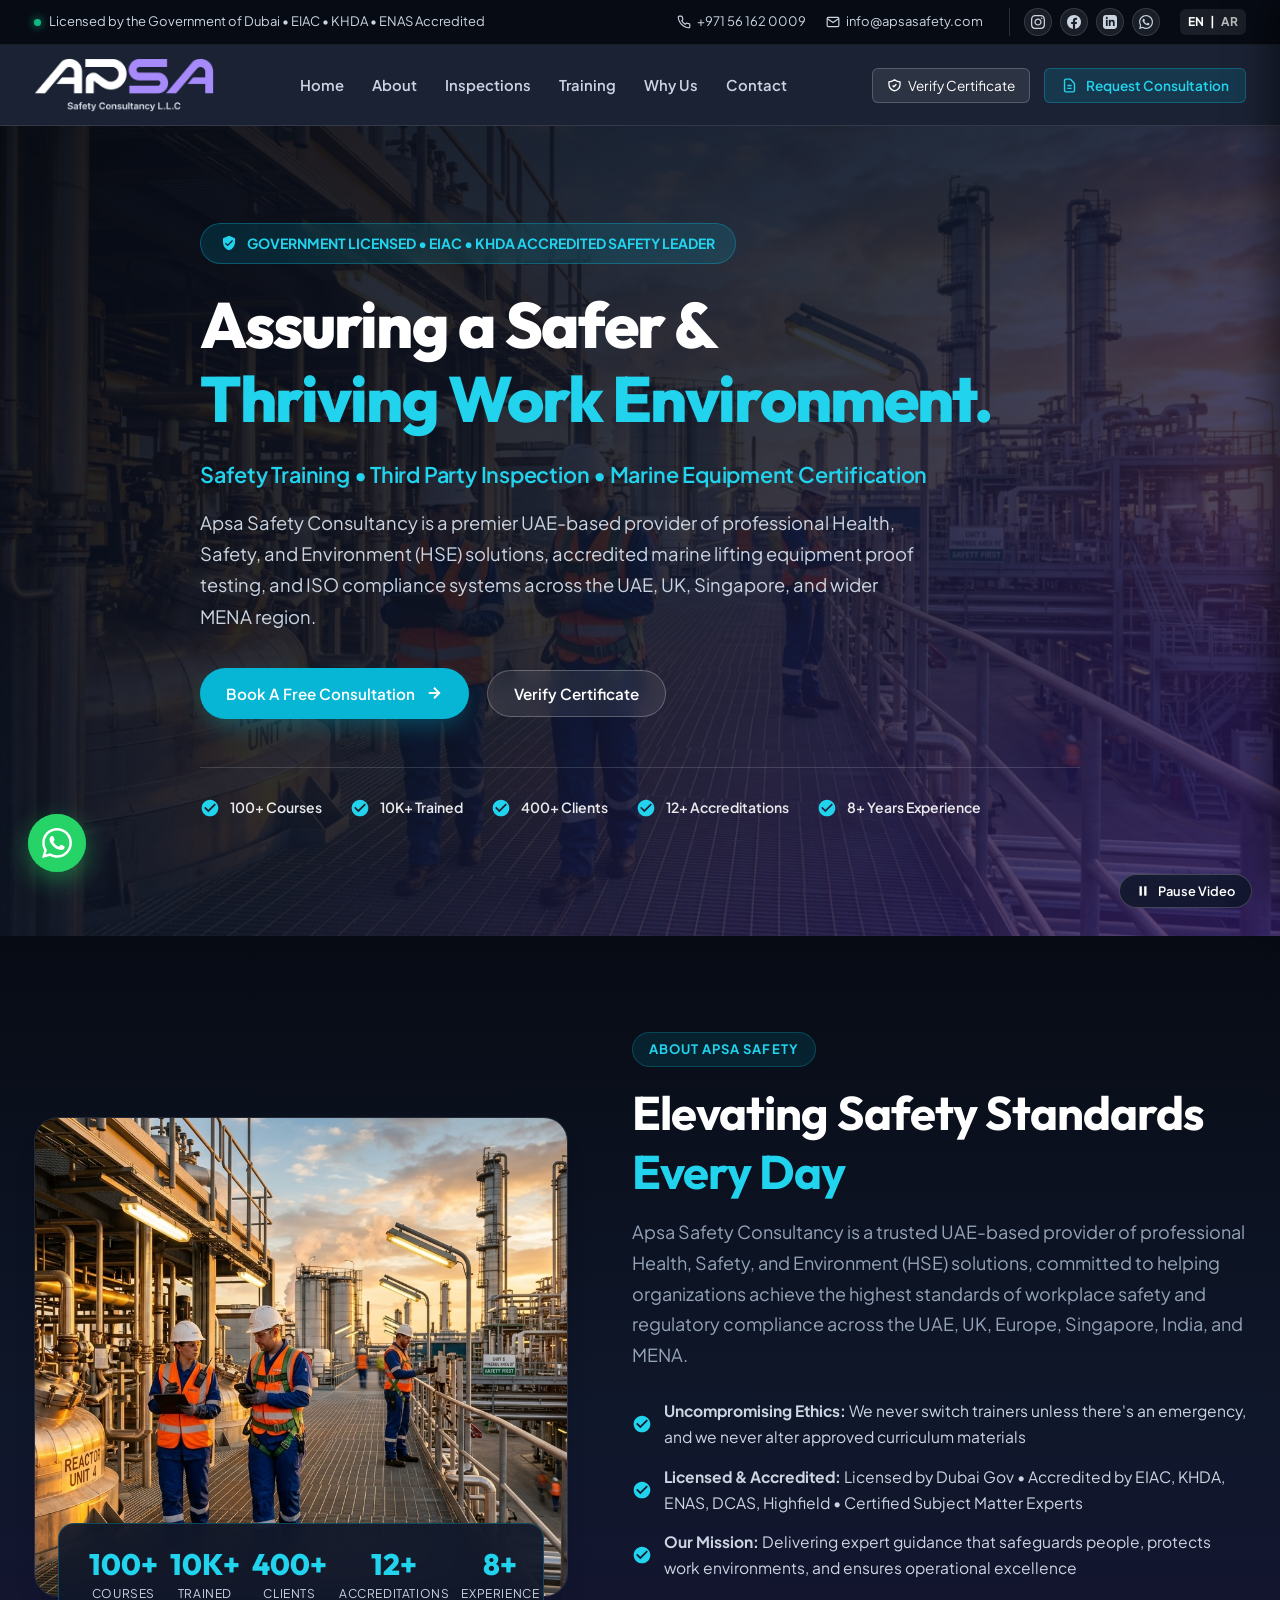
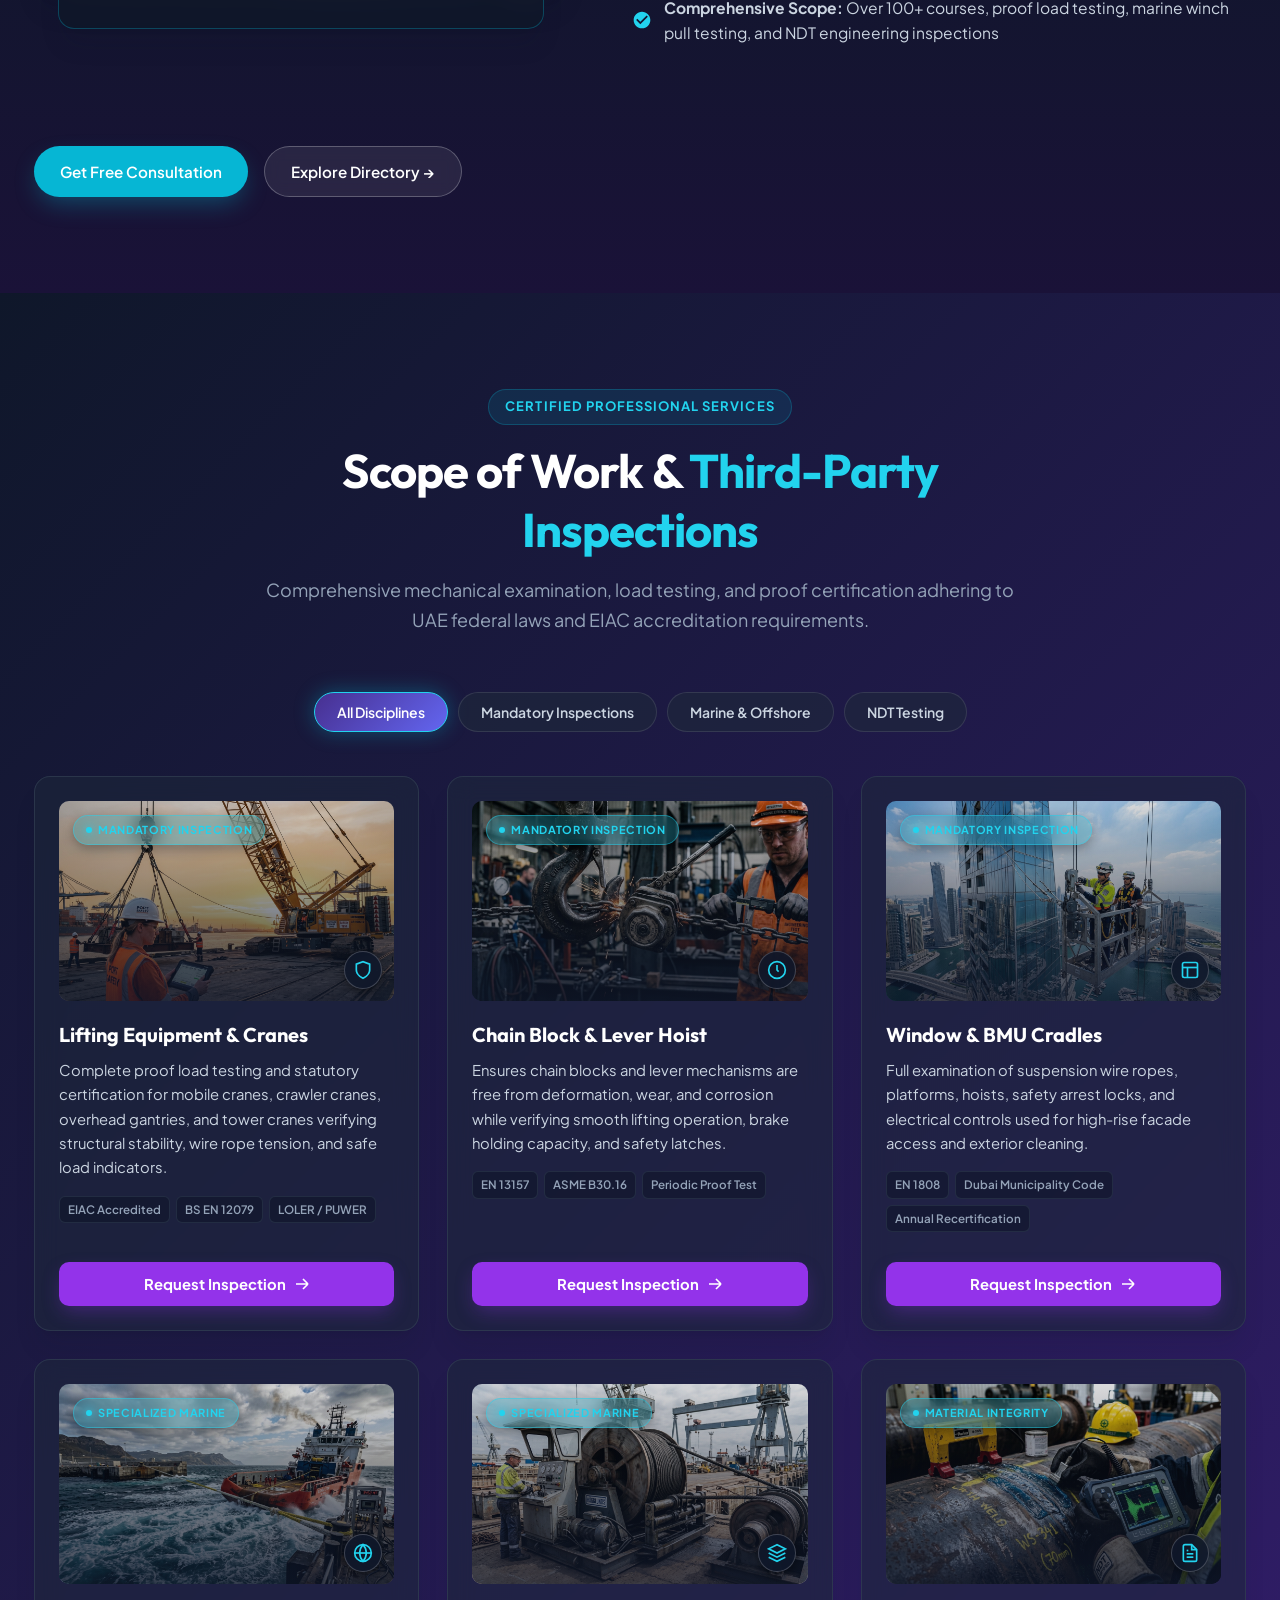
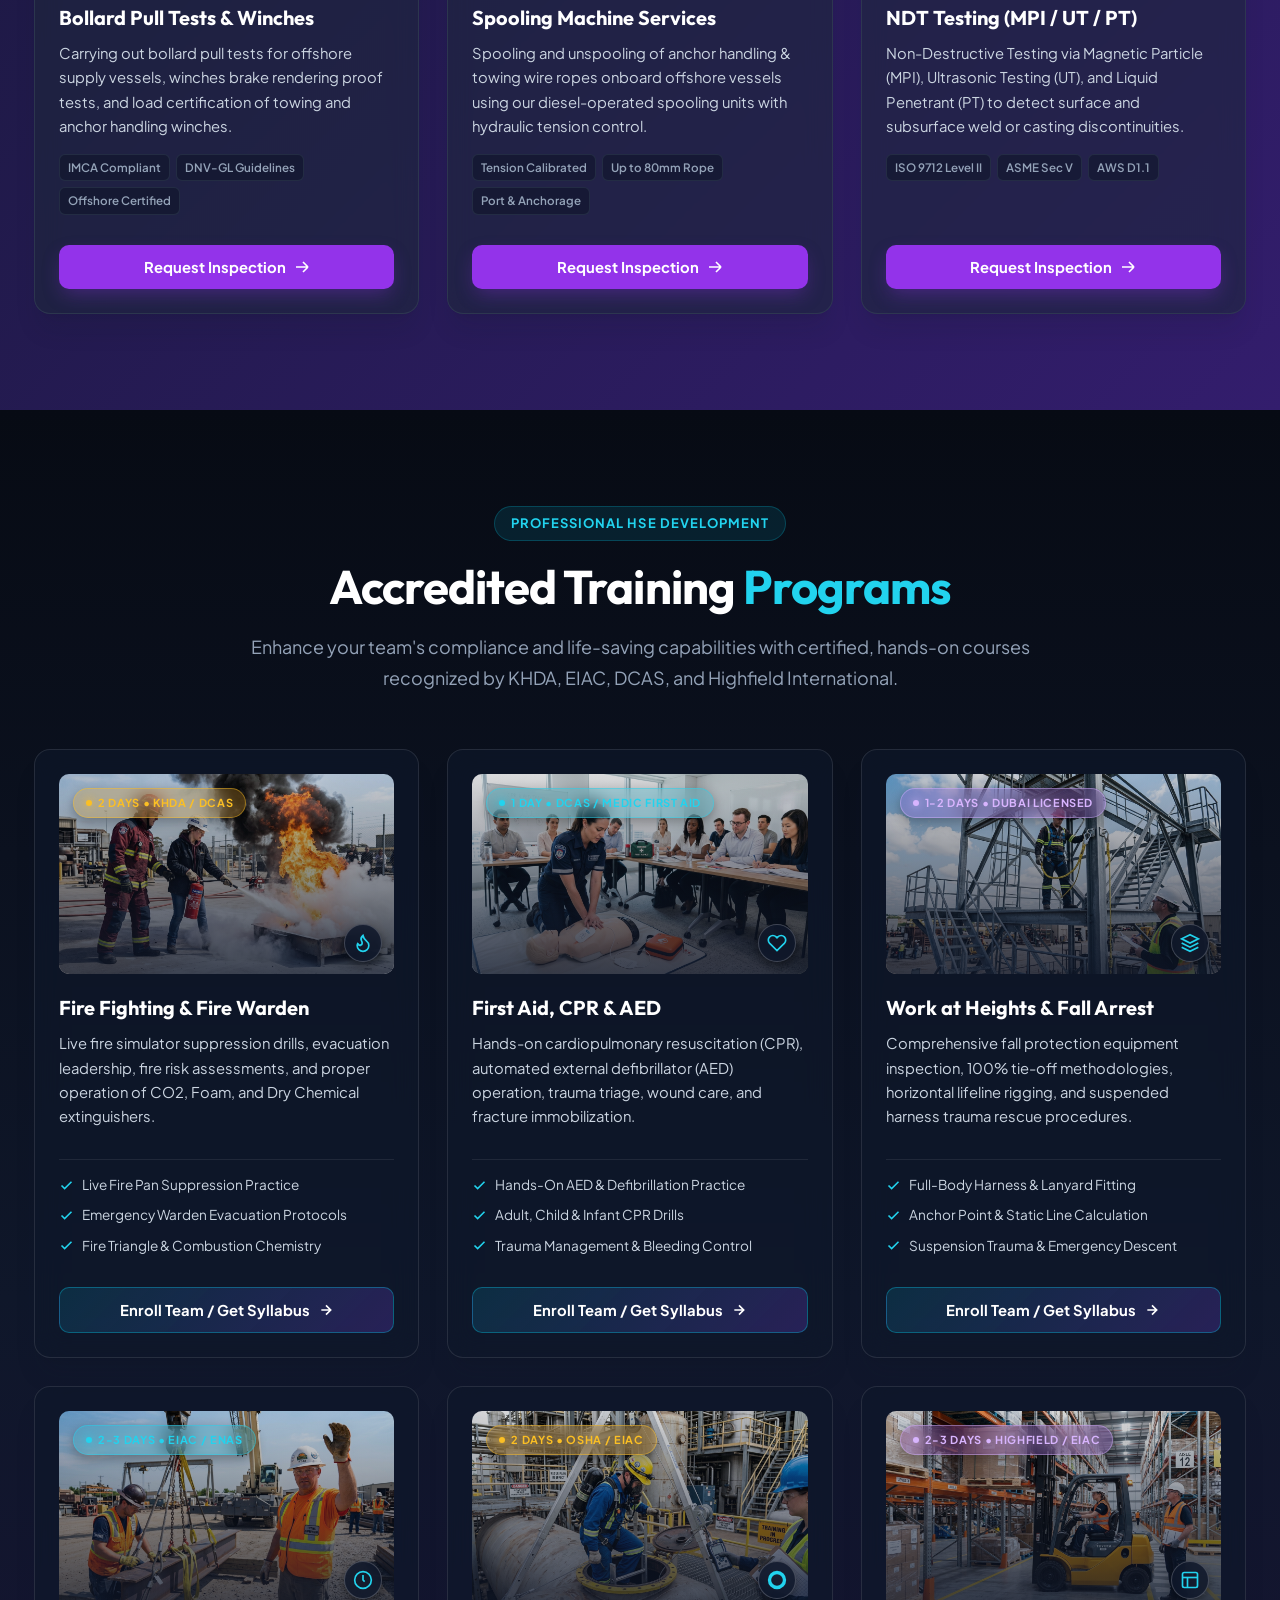
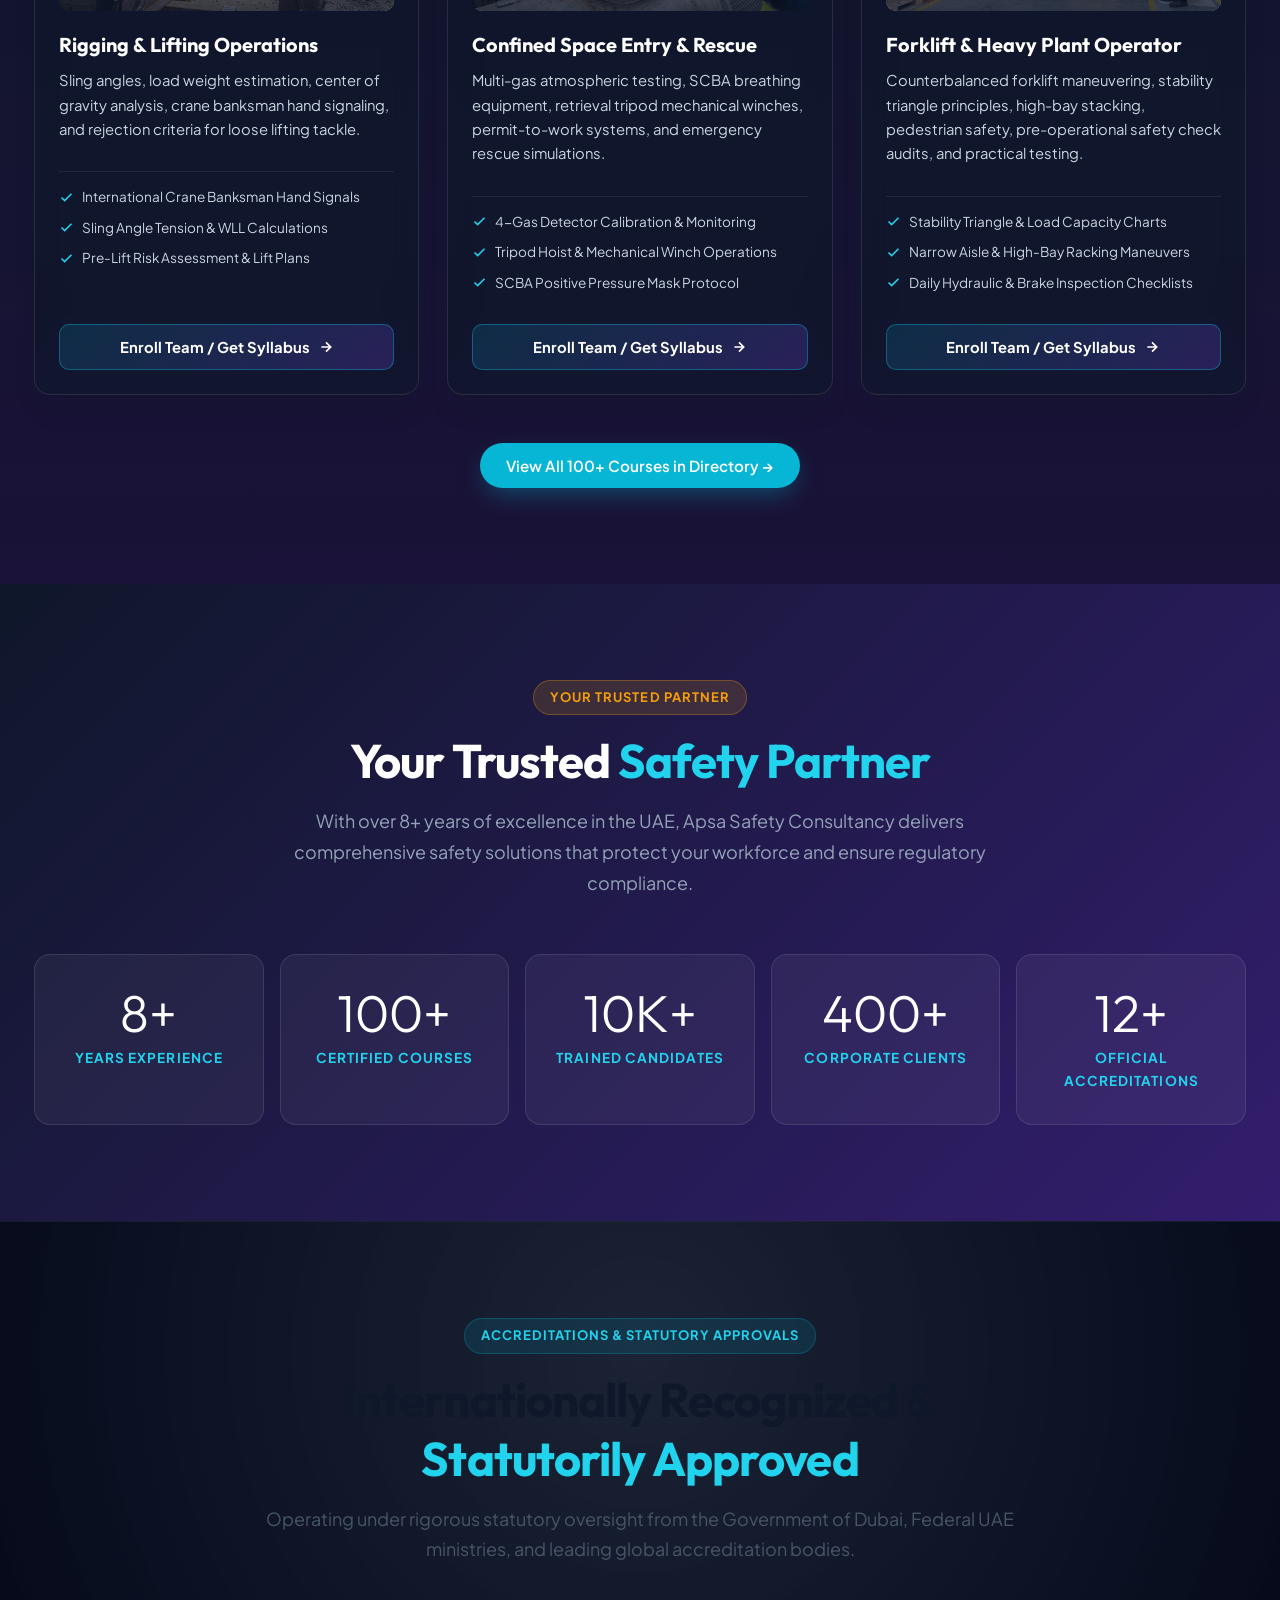
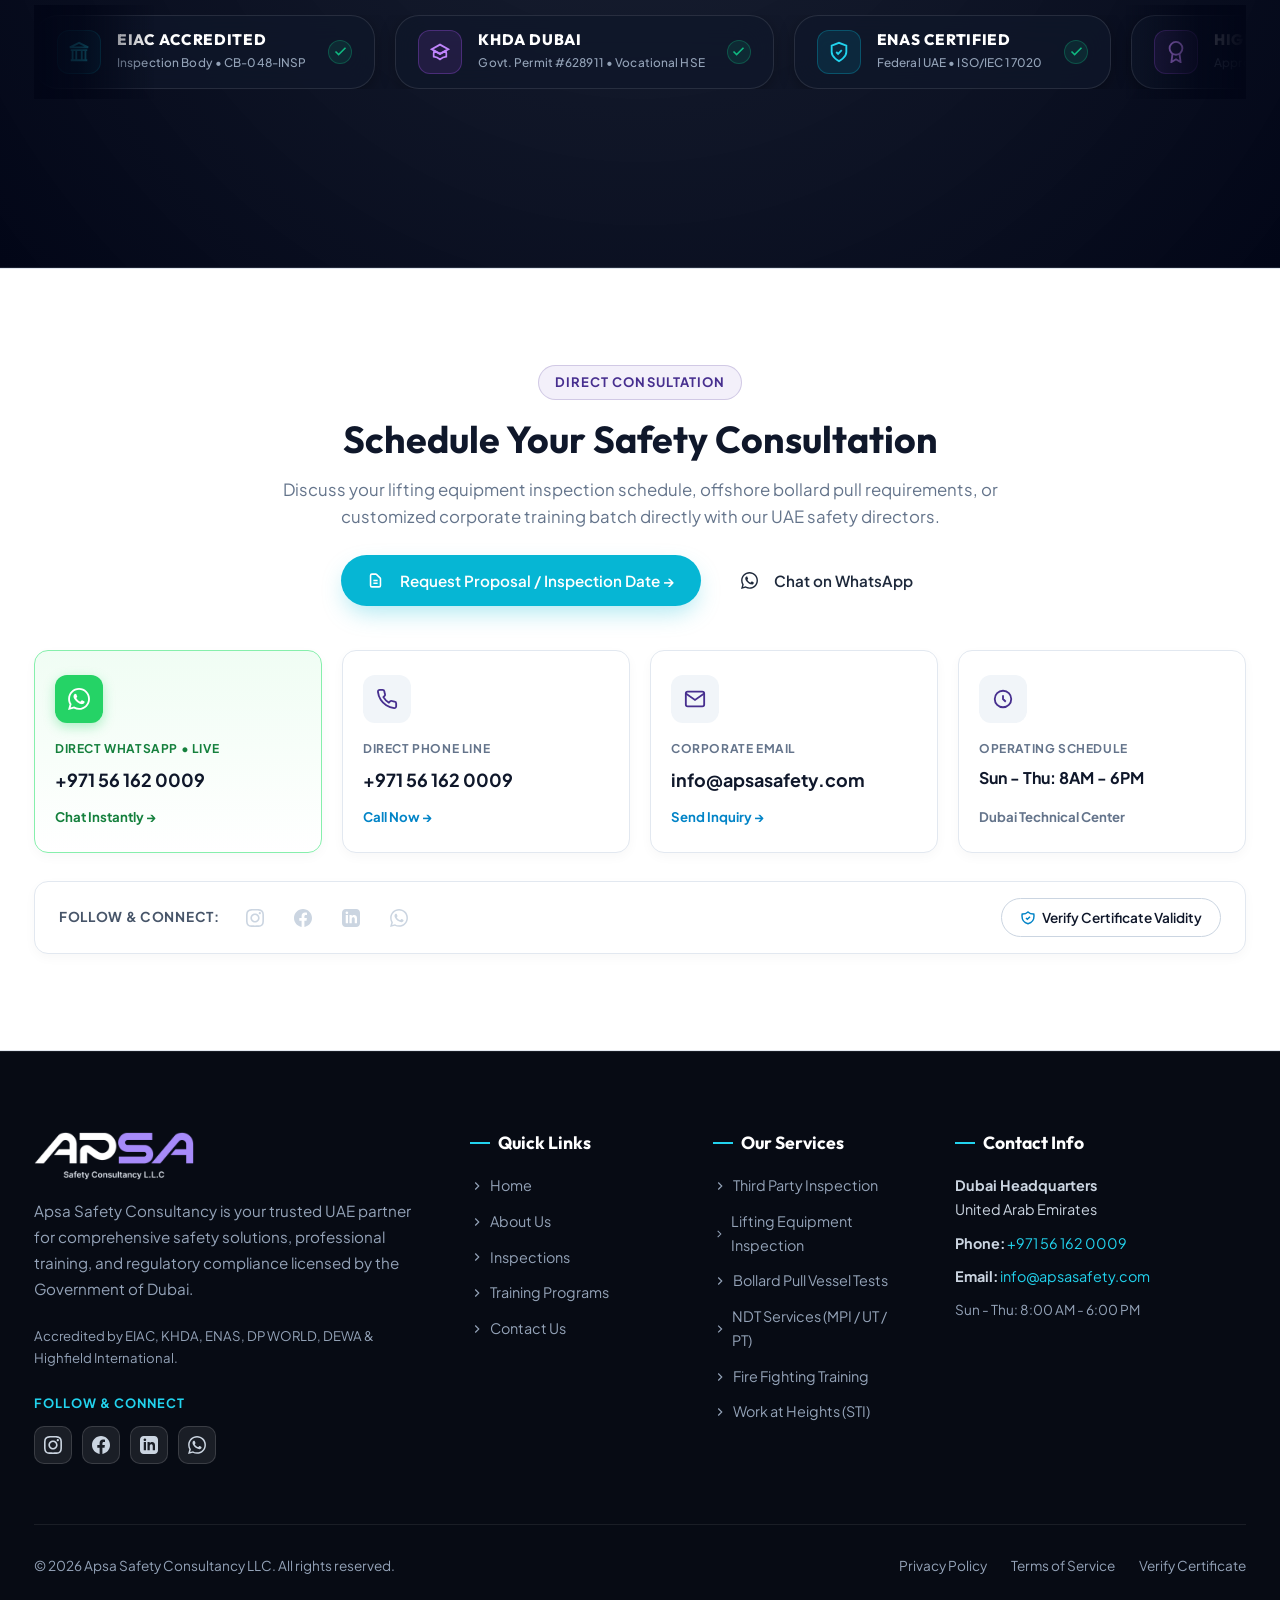
==== commit 9ea6c442: "Convert proposal consultation request into dedicated popup modal and clean sidebar drawer" ====
--- a/index.html
+++ b/index.html
@@ -141,67 +141,16 @@
           <li><a href="#contact" class="sidebar-main-link"><svg width="18" height="18" fill="none" stroke="currentColor" stroke-width="2" viewBox="0 0 24 24"><path d="M22 16.92v3a2 2 0 01-2.18 2 19.79 19.79 0 01-8.63-3.07 19.5 19.5 0 01-6-6 19.79 19.79 0 01-3.07-8.67A2 2 0 014.11 2h3a2 2 0 012 1.72 12.84 12.84 0 00.7 2.81 2 2 0 01-.45 2.11L8.09 9.91a16 16 0 006 6l1.27-1.27a2 2 0 012.11-.45 12.84 12.84 0 002.81.7A2 2 0 0122 16.92z"></path></svg> Contact Us &amp; Support</a></li>
         </ul>
 
-        <div style="margin-top: 14px; margin-bottom: 24px;">
+        <!-- Action Buttons Inside Sidebar -->
+        <div style="display: flex; flex-direction: column; gap: 10px; margin-top: 18px; margin-bottom: 24px;">
+          <button class="btn btn-cyan btn-sm btn-pill open-proposal-btn" style="width: 100%; justify-content: center; gap: 8px;">
+            <svg width="15" height="15" fill="none" stroke="currentColor" stroke-width="2.2" viewBox="0 0 24 24"><path d="M9 12h6m-6 4h6m2 5H7a2 2 0 01-2-2V5a2 2 0 012-2h5.586a1 1 0 01.707.293l5.414 5.414a1 1 0 01.293.707V19a2 2 0 01-2 2z"></path></svg>
+            Request Consultation / Proposal
+          </button>
           <button class="btn btn-outline-white btn-sm btn-pill open-cert-modal" style="width: 100%; justify-content: center; gap: 8px;">
             <svg width="15" height="15" fill="none" stroke="currentColor" stroke-width="2" viewBox="0 0 24 24"><path d="M9 12l2 2 4-4m5.618-4.016A11.955 11.955 0 0112 2.944a11.955 11.955 0 01-8.618 3.04A12.02 12.02 0 003 9c0 5.591 3.824 10.29 9 11.622 5.176-1.332 9-6.03 9-11.622 0-1.042-.133-2.052-.382-3.016z"></path></svg>
             Verify Official Certificate
           </button>
-        </div>
-
-        <!-- Request Consultation & Proposal Form Block Inside Sidebar -->
-        <div class="sidebar-consultation-section" id="sidebarConsultationBlock">
-          <div class="sidebar-section-title" style="color: var(--accent); margin-bottom: 12px; display: flex; align-items: center; gap: 6px;">
-            <svg width="15" height="15" fill="none" stroke="currentColor" stroke-width="2.2" viewBox="0 0 24 24"><path d="M9 12h6m-6 4h6m2 5H7a2 2 0 01-2-2V5a2 2 0 012-2h5.586a1 1 0 01.707.293l5.414 5.414a1 1 0 01.293.707V19a2 2 0 01-2 2z"></path></svg>
-            Request Consultation / Proposal
-          </div>
-          
-          <div class="sidebar-form-box">
-            <p style="font-size: 0.825rem; color: var(--slate-300); margin-bottom: 16px; line-height: 1.5;">
-              Schedule your equipment inspection or corporate safety training batch with our Dubai technical team:
-            </p>
-
-            <form id="sidebarQuoteForm">
-              <div style="margin-bottom: 12px;">
-                <label style="display: block; font-size: 0.78rem; font-weight: 600; color: var(--slate-300); margin-bottom: 5px;" for="sbName">Full Name *</label>
-                <input type="text" id="sbName" required placeholder="John Smith" class="sidebar-input">
-              </div>
-
-              <div style="margin-bottom: 12px;">
-                <label style="display: block; font-size: 0.78rem; font-weight: 600; color: var(--slate-300); margin-bottom: 5px;" for="sbEmail">Work Email *</label>
-                <input type="email" id="sbEmail" required placeholder="name@company.com" class="sidebar-input">
-              </div>
-
-              <div style="margin-bottom: 12px;">
-                <label style="display: block; font-size: 0.78rem; font-weight: 600; color: var(--slate-300); margin-bottom: 5px;" for="sbPhone">Phone / WhatsApp *</label>
-                <input type="tel" id="sbPhone" required placeholder="+971 50 000 0000" class="sidebar-input">
-              </div>
-
-              <div style="margin-bottom: 12px;">
-                <label style="display: block; font-size: 0.78rem; font-weight: 600; color: var(--slate-300); margin-bottom: 5px;" for="sbService">Service Discipline *</label>
-                <select id="sbService" required class="sidebar-input" style="background-color: var(--slate-900);">
-                  <option value="" disabled selected>Select Primary Service</option>
-                  <option value="lifting-inspection">Third Party Lifting Equipment Inspection</option>
-                  <option value="bollard-pull">Bollard Pull Offshore Vessel Testing</option>
-                  <option value="ndt-testing">Non-Destructive Testing (MPI / UT / PT)</option>
-                  <option value="hse-corporate">Certified HSE Training (Corporate Batch)</option>
-                  <option value="iso-auditing">ISO Management &amp; Internal Auditor Certification</option>
-                </select>
-              </div>
-
-              <div style="margin-bottom: 16px;">
-                <label style="display: block; font-size: 0.78rem; font-weight: 600; color: var(--slate-300); margin-bottom: 5px;" for="sbMsg">Details / Target Date</label>
-                <textarea id="sbMsg" rows="2" placeholder="Tell us about the equipment, candidates, or timeline requirements..." class="sidebar-input"></textarea>
-              </div>
-
-              <button type="submit" class="btn btn-cyan btn-pill" style="width: 100%; min-height: 44px; font-size: 0.88rem;">
-                Submit Consultation Request &rarr;
-              </button>
-
-              <div id="sidebarFormToast" style="display: none; padding: 12px; background: #DCFCE7; color: #15803D; border: 1px solid #86EFAC; border-radius: 8px; margin-top: 12px; font-size: 0.8rem; font-weight: 600; text-align: center;">
-                ✓ Request received! Our safety director will contact you promptly.
-              </div>
-            </form>
-          </div>
         </div>
       </div>
 
@@ -1513,6 +1462,68 @@
         <button type="submit" class="btn btn-cyan btn-pill" style="width: 100%;">Confirm Inquire Request</button>
       </form>
     </div>
+  <!-- 3. Dedicated Safety Consultation & Proposal Request Modal Popup -->
+  <div class="modal-backdrop" id="consultationModal" role="dialog" aria-modal="true" aria-labelledby="consultationModalTitle">
+    <div class="modal-card modal-card-lg">
+      <button class="modal-close-btn" id="consultationModalClose" aria-label="Close consultation modal">
+        <svg width="18" height="18" fill="none" stroke="currentColor" stroke-width="2" viewBox="0 0 24 24"><line x1="18" y1="6" x2="6" y2="18"></line><line x1="6" y1="6" x2="18" y2="18"></line></svg>
+      </button>
+
+      <span class="section-badge badge-primary" style="margin-bottom: 10px;">Direct Safety Inquiry</span>
+      <h3 id="consultationModalTitle" style="font-size: 1.4rem; margin-bottom: 8px; color: #FFFFFF;">Request Safety Consultation &amp; Proposal</h3>
+      <p style="font-size: 0.88rem; color: #94A3B8; margin-bottom: 22px; line-height: 1.5;">
+        Schedule your third-party lifting inspection, offshore bollard pull test, or corporate HSE safety training batch with our Dubai technical operations team:
+      </p>
+
+      <form id="consultationPopupForm">
+        <div class="modal-form-grid">
+          <div>
+            <label style="display: block; font-size: 0.82rem; font-weight: 600; color: #CBD5E1; margin-bottom: 6px;" for="cpName">Full Name *</label>
+            <input type="text" id="cpName" required placeholder="John Smith" class="sidebar-input">
+          </div>
+          <div>
+            <label style="display: block; font-size: 0.82rem; font-weight: 600; color: #CBD5E1; margin-bottom: 6px;" for="cpEmail">Work Email *</label>
+            <input type="email" id="cpEmail" required placeholder="name@company.com" class="sidebar-input">
+          </div>
+        </div>
+
+        <div class="modal-form-grid">
+          <div>
+            <label style="display: block; font-size: 0.82rem; font-weight: 600; color: #CBD5E1; margin-bottom: 6px;" for="cpPhone">Phone / WhatsApp *</label>
+            <input type="tel" id="cpPhone" required placeholder="+971 50 000 0000" class="sidebar-input">
+          </div>
+          <div>
+            <label style="display: block; font-size: 0.82rem; font-weight: 600; color: #CBD5E1; margin-bottom: 6px;" for="cpCompany">Company / Facility Name</label>
+            <input type="text" id="cpCompany" placeholder="Organization name" class="sidebar-input">
+          </div>
+        </div>
+
+        <div style="margin-bottom: 14px;">
+          <label style="display: block; font-size: 0.82rem; font-weight: 600; color: #CBD5E1; margin-bottom: 6px;" for="cpService">Select Service Discipline *</label>
+          <select id="cpService" required class="sidebar-input" style="background-color: #0F172A;">
+            <option value="" disabled selected>Select Primary Service</option>
+            <option value="lifting-inspection">Third Party Lifting Equipment Inspection</option>
+            <option value="bollard-pull">Bollard Pull Offshore Vessel Testing</option>
+            <option value="ndt-testing">Non-Destructive Testing (MPI / UT / PT)</option>
+            <option value="hse-corporate">Certified HSE Training (Corporate Batch)</option>
+            <option value="iso-auditing">ISO Management &amp; Internal Auditor Certification</option>
+          </select>
+        </div>
+
+        <div style="margin-bottom: 20px;">
+          <label style="display: block; font-size: 0.82rem; font-weight: 600; color: #CBD5E1; margin-bottom: 6px;" for="cpMsg">Project Details / Target Inspection Date</label>
+          <textarea id="cpMsg" rows="3" placeholder="Tell us about the equipment, candidates, or timeline requirements..." class="sidebar-input"></textarea>
+        </div>
+
+        <button type="submit" class="btn btn-cyan btn-pill" style="width: 100%; min-height: 48px; font-size: 0.95rem; font-weight: 700;">
+          Submit Consultation Request &rarr;
+        </button>
+
+        <div id="popupToast" style="display: none; padding: 14px; background: #DCFCE7; color: #15803D; border: 1px solid #86EFAC; border-radius: 8px; margin-top: 14px; font-weight: 600; text-align: center;">
+          ✓ Thank you! Your consultation inquiry has been routed to our technical safety operations team.
+        </div>
+      </form>
+    </div>
   </div>
 
   <!-- Application Script -->
--- a/css/style.css
+++ b/css/style.css
@@ -1857,6 +1857,26 @@
   color: var(--white);
 }
 
+.modal-card-lg {
+  max-width: 640px !important;
+  max-height: 90vh;
+  overflow-y: auto;
+}
+
+.modal-form-grid {
+  display: grid;
+  grid-template-columns: 1fr 1fr;
+  gap: 14px;
+  margin-bottom: 12px;
+}
+
+@media (max-width: 640px) {
+  .modal-form-grid {
+    grid-template-columns: 1fr;
+    gap: 10px;
+  }
+}
+
 /* --- 9. Social Media Connect Components & Badges --- */
 .social-icons-group {
   display: flex;
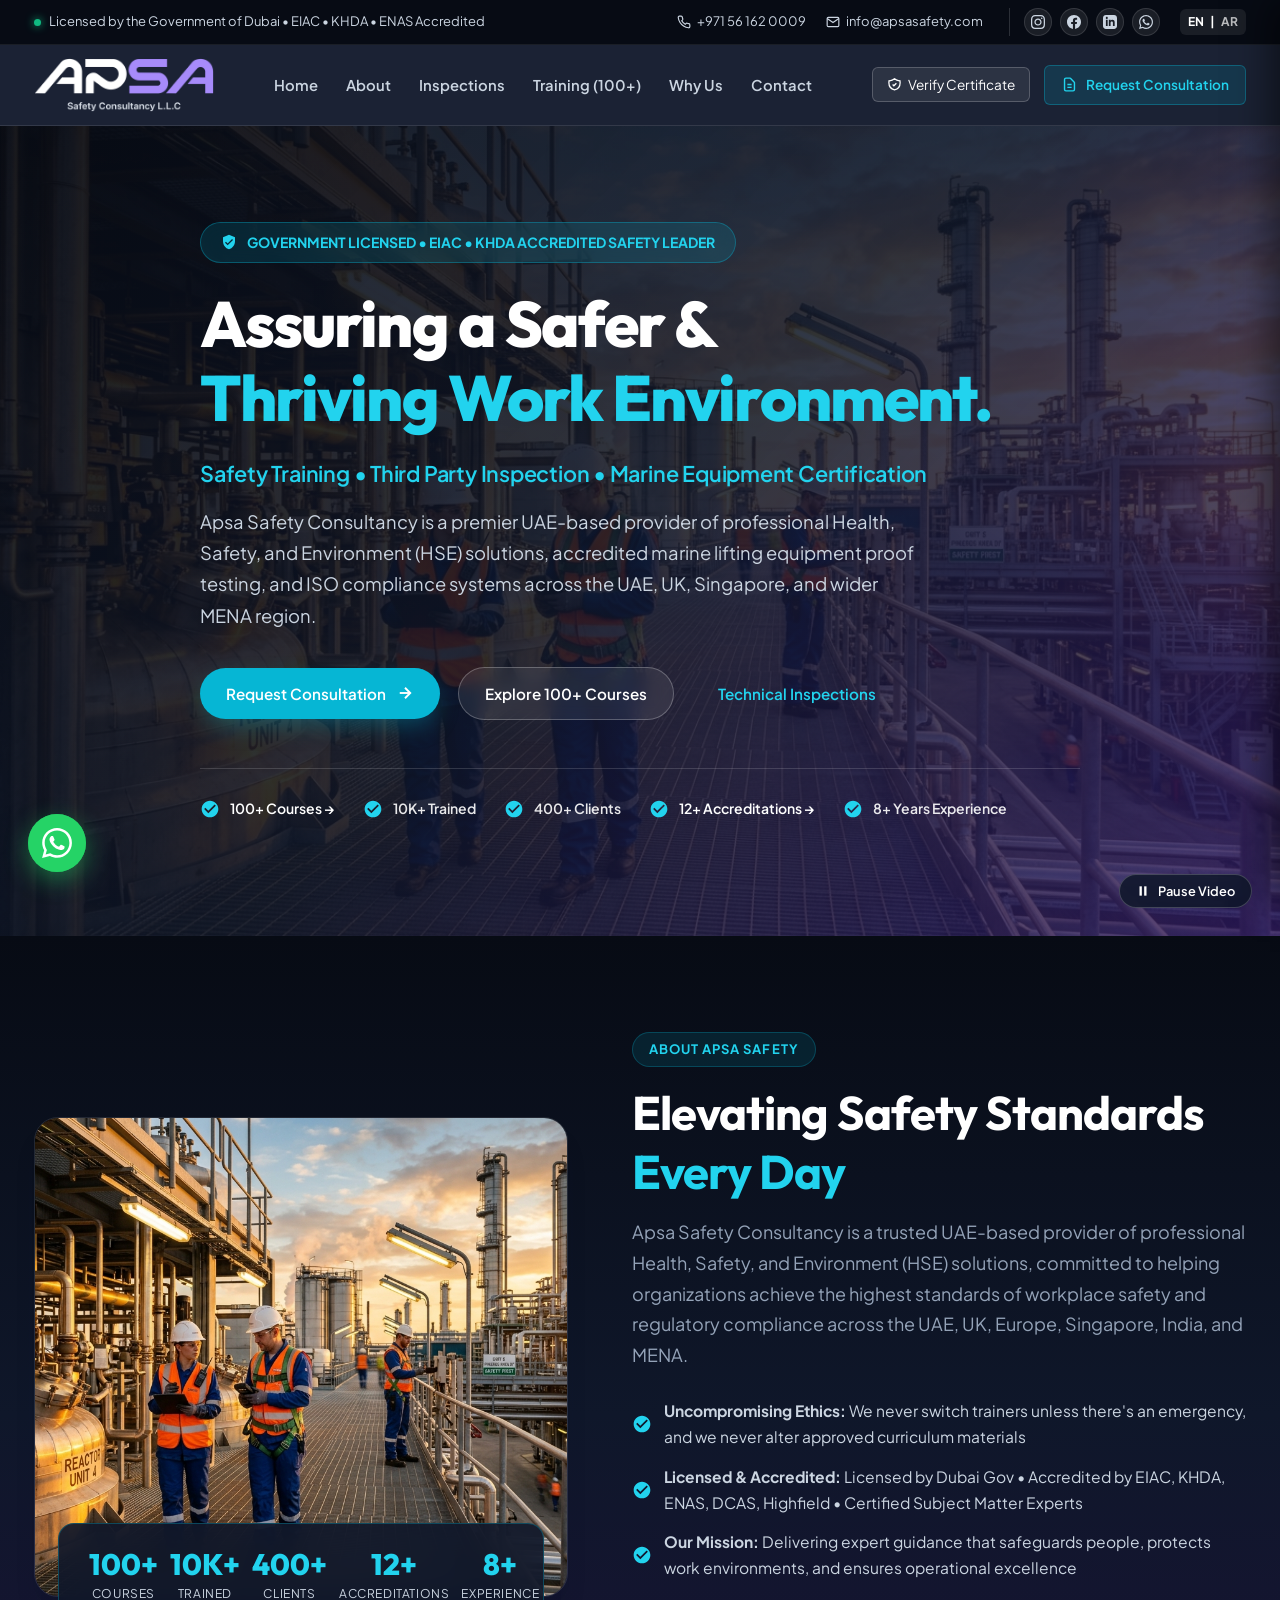
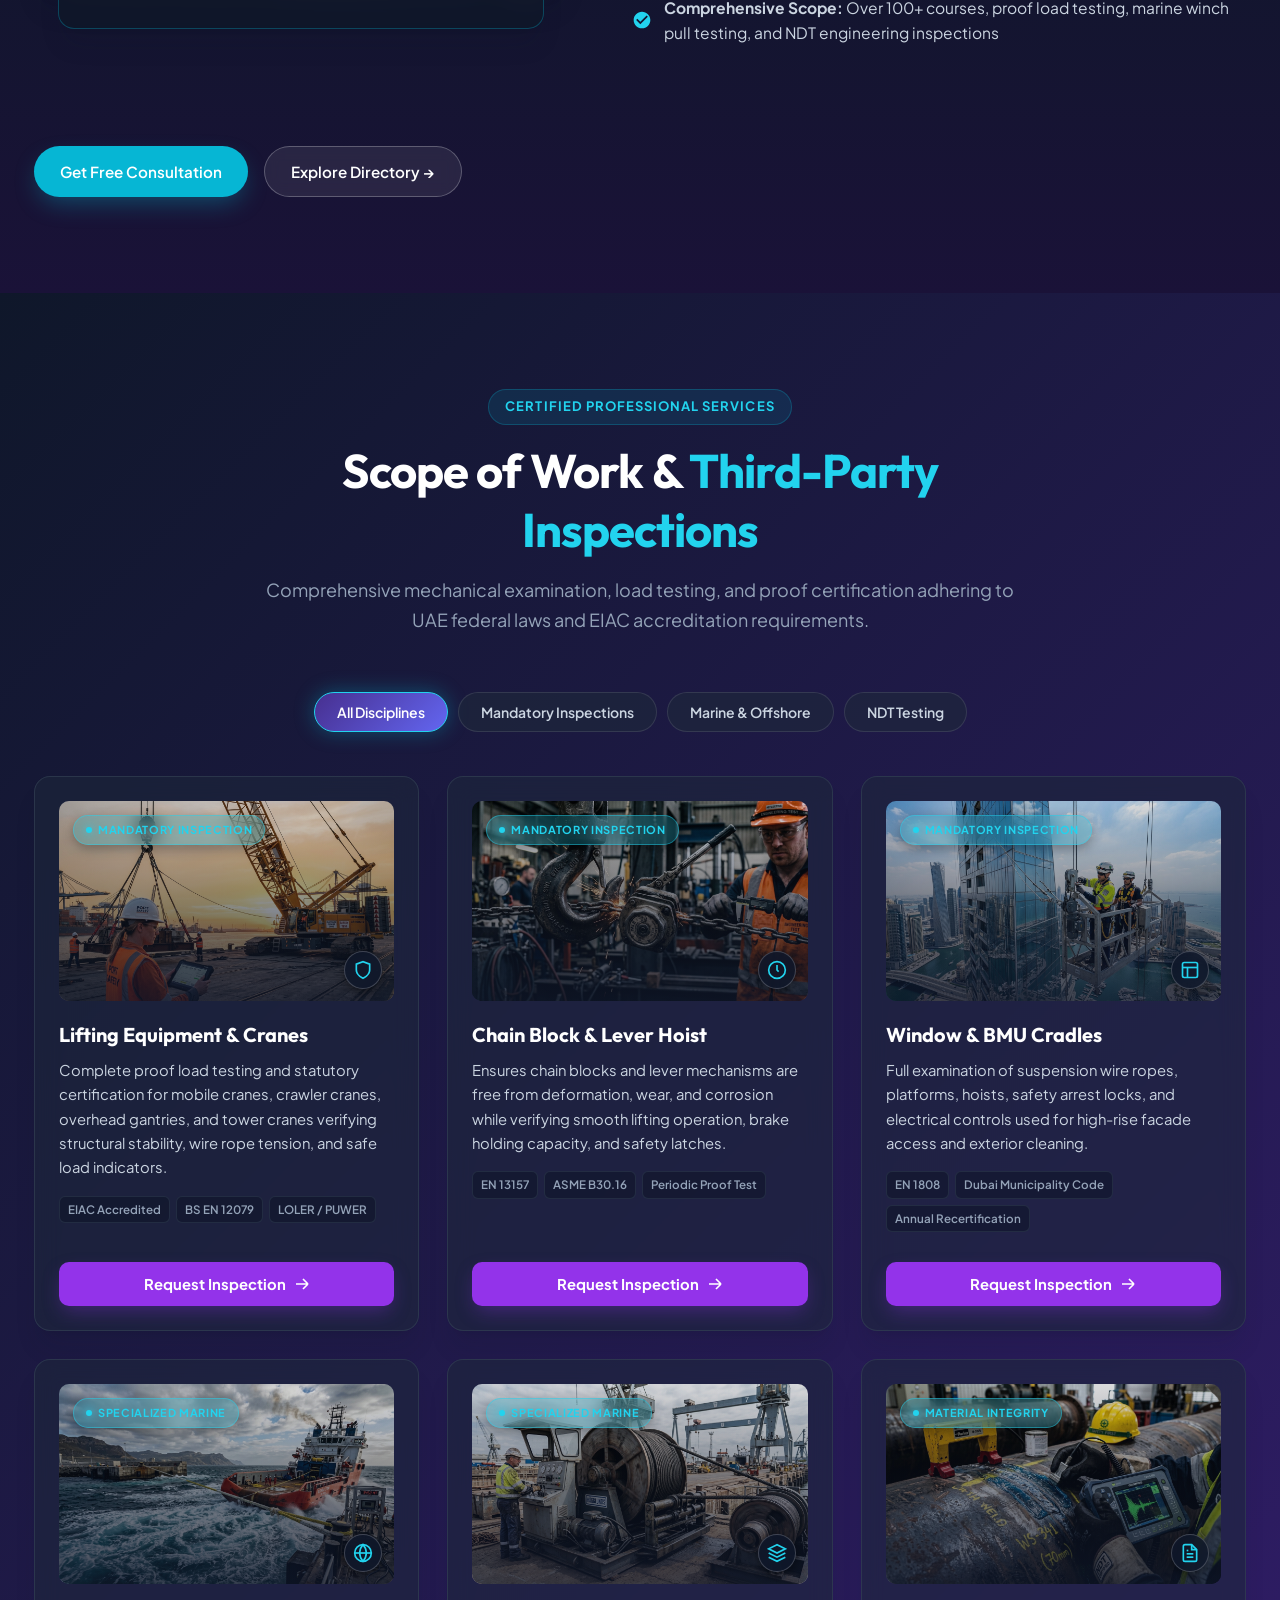
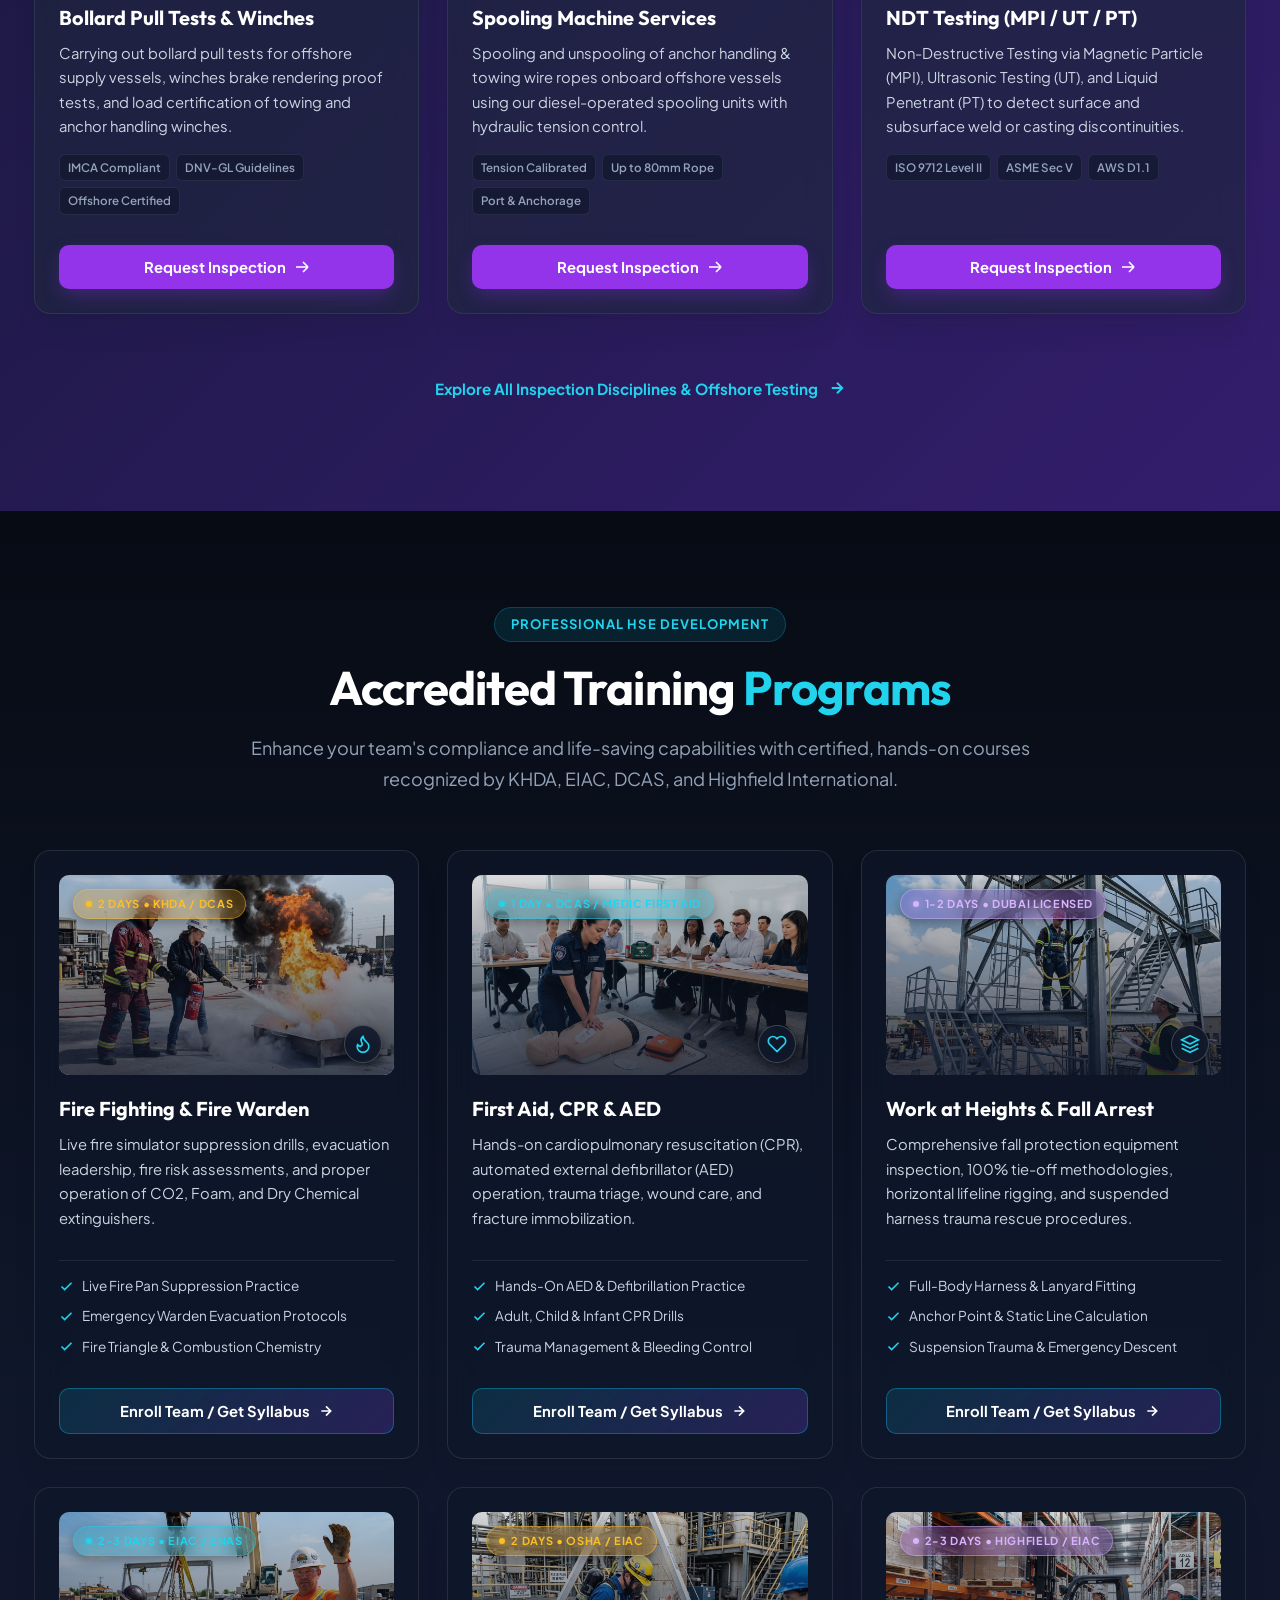
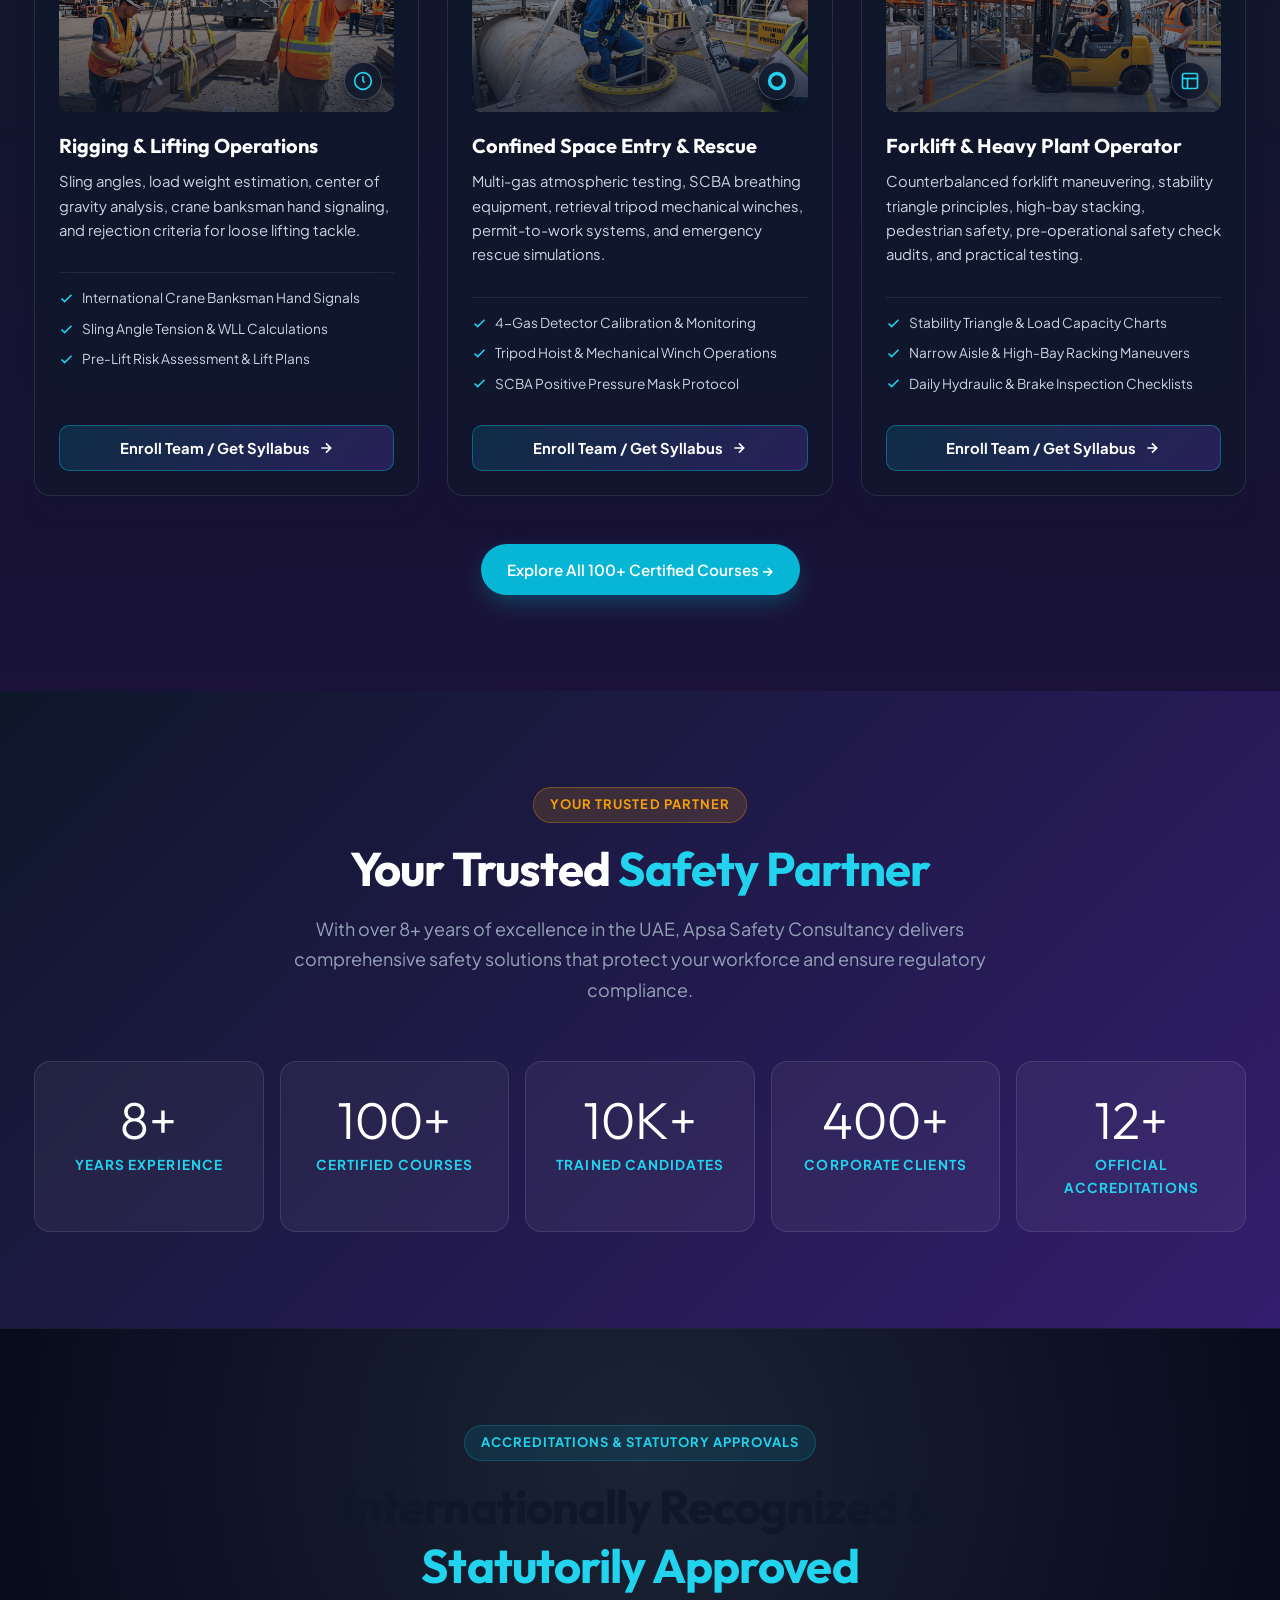
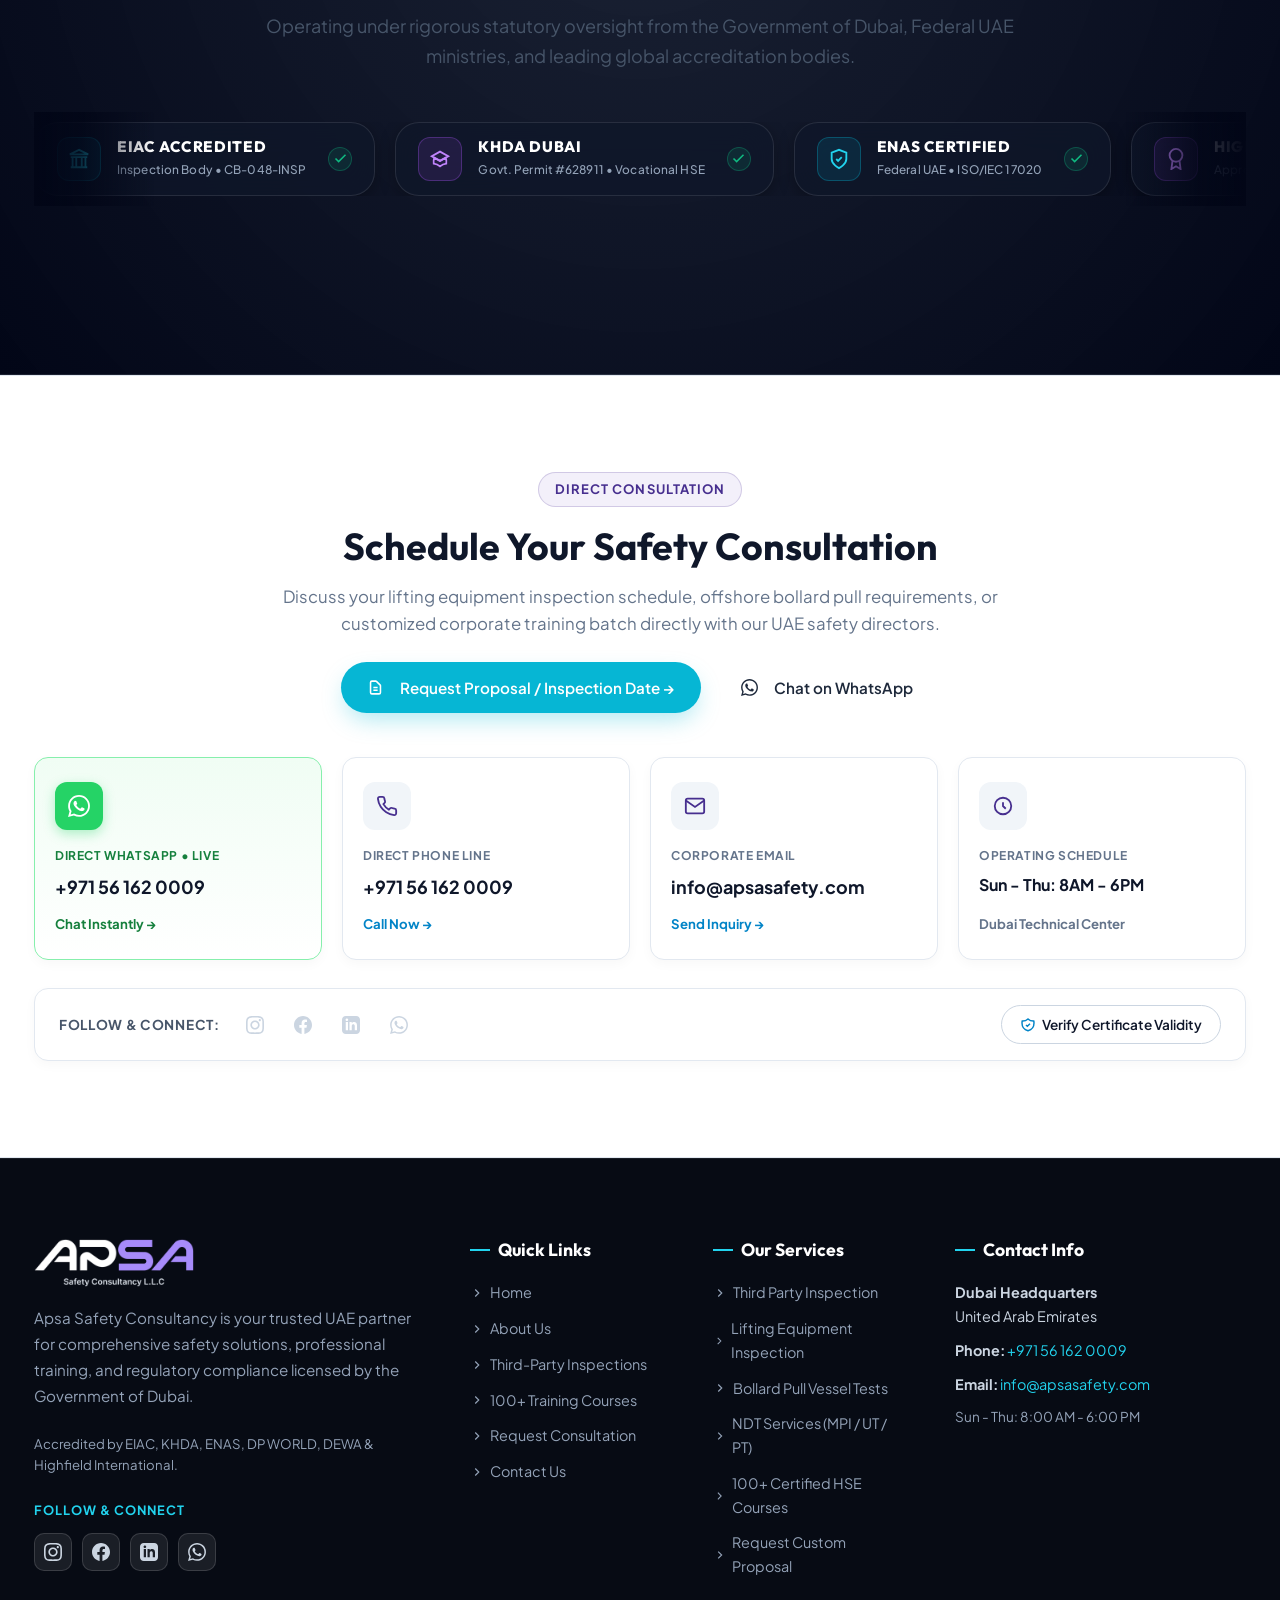
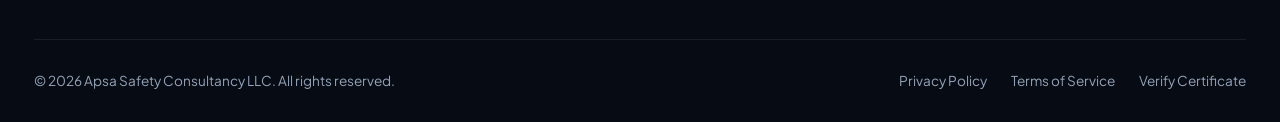
==== commit 5a7aa696: "Add dedicated mobile-optimized pages for Training (100+ courses), Third-Party Inspections, and Consu" ====
--- a/index.html
+++ b/index.html
@@ -81,12 +81,12 @@
       </a>
 
       <ul class="nav-links">
-        <li><a href="#" class="nav-link">Home</a></li>
-        <li><a href="#about" class="nav-link">About</a></li>
-        <li><a href="#inspections" class="nav-link">Inspections</a></li>
-        <li><a href="#training" class="nav-link">Training</a></li>
-        <li><a href="#why-us" class="nav-link">Why Us</a></li>
-        <li><a href="#contact" class="nav-link">Contact</a></li>
+        <li><a href="index.html" class="nav-link">Home</a></li>
+        <li><a href="index.html#about" class="nav-link">About</a></li>
+        <li><a href="inspections.html" class="nav-link">Inspections</a></li>
+        <li><a href="training.html" class="nav-link">Training (100+)</a></li>
+        <li><a href="index.html#why-us" class="nav-link">Why Us</a></li>
+        <li><a href="index.html#contact" class="nav-link">Contact</a></li>
       </ul>
 
       <div class="nav-actions">
@@ -96,11 +96,11 @@
           Verify Certificate
         </button>
 
-        <!-- Request Consultation Trigger Button -->
-        <button class="btn-sidebar-toggle open-proposal-btn" aria-label="Request Safety Consultation &amp; Proposal">
+        <!-- Request Consultation Direct Navigation Link -->
+        <a href="consultation.html" class="btn-sidebar-toggle" aria-label="Request Safety Consultation &amp; Proposal">
           <svg width="17" height="17" fill="none" stroke="currentColor" stroke-width="2" viewBox="0 0 24 24"><path d="M9 12h6m-6 4h6m2 5H7a2 2 0 01-2-2V5a2 2 0 012-2h5.586a1 1 0 01.707.293l5.414 5.414a1 1 0 01.293.707V19a2 2 0 01-2 2z"></path></svg>
           Request Consultation
-        </button>
+        </a>
 
         <button class="mobile-menu-btn open-sidebar-btn" aria-label="Toggle navigation menu">
           <span></span>
@@ -132,21 +132,21 @@
         <!-- Primary Navigation Menu -->
         <div class="sidebar-section-title">Navigation Menu</div>
         <ul class="sidebar-main-links">
-          <li><a href="#" class="sidebar-main-link"><svg width="18" height="18" fill="none" stroke="currentColor" stroke-width="2" viewBox="0 0 24 24"><path d="M3 9l9-7 9 7v11a2 2 0 0 1-2 2H5a2 2 0 0 1-2-2z"></path></svg> Home</a></li>
-          <li><a href="#about" class="sidebar-main-link"><svg width="18" height="18" fill="none" stroke="currentColor" stroke-width="2" viewBox="0 0 24 24"><circle cx="12" cy="12" r="10"></circle><line x1="12" y1="16" x2="12" y2="12"></line><line x1="12" y1="8" x2="12.01" y2="8"></line></svg> About APSA Safety</a></li>
-          <li><a href="#inspections" class="sidebar-main-link"><svg width="18" height="18" fill="none" stroke="currentColor" stroke-width="2" viewBox="0 0 24 24"><path d="M12 22s8-4 8-10V5l-8-3-8 3v7c0 6 8 10 8 10z"></path></svg> Third-Party Inspections</a></li>
-          <li><a href="#training" class="sidebar-main-link"><svg width="18" height="18" fill="none" stroke="currentColor" stroke-width="2" viewBox="0 0 24 24"><path d="M22 10v6M2 10l10-5 10 5-10 5z"></path><path d="M6 12v5c3 3 9 3 12 0v-5"></path></svg> Accredited HSE Training</a></li>
-          <li><a href="#approvals" class="sidebar-main-link"><svg width="18" height="18" fill="none" stroke="currentColor" stroke-width="2" viewBox="0 0 24 24"><circle cx="12" cy="8" r="7"></circle><polyline points="8.21 13.89 7 23 12 20 17 23 15.79 13.88"></polyline></svg> Official Accreditations</a></li>
-          <li><a href="#why-us" class="sidebar-main-link"><svg width="18" height="18" fill="none" stroke="currentColor" stroke-width="2" viewBox="0 0 24 24"><polygon points="12 2 15.09 8.26 22 9.27 17 14.14 18.18 21.02 12 17.77 5.82 21.02 7 14.14 2 9.27 8.91 8.26 12 2"></polygon></svg> Why Choose Us</a></li>
-          <li><a href="#contact" class="sidebar-main-link"><svg width="18" height="18" fill="none" stroke="currentColor" stroke-width="2" viewBox="0 0 24 24"><path d="M22 16.92v3a2 2 0 01-2.18 2 19.79 19.79 0 01-8.63-3.07 19.5 19.5 0 01-6-6 19.79 19.79 0 01-3.07-8.67A2 2 0 014.11 2h3a2 2 0 012 1.72 12.84 12.84 0 00.7 2.81 2 2 0 01-.45 2.11L8.09 9.91a16 16 0 006 6l1.27-1.27a2 2 0 012.11-.45 12.84 12.84 0 002.81.7A2 2 0 0122 16.92z"></path></svg> Contact Us &amp; Support</a></li>
+          <li><a href="index.html" class="sidebar-main-link"><svg width="18" height="18" fill="none" stroke="currentColor" stroke-width="2" viewBox="0 0 24 24"><path d="M3 9l9-7 9 7v11a2 2 0 0 1-2 2H5a2 2 0 0 1-2-2z"></path></svg> Home</a></li>
+          <li><a href="index.html#about" class="sidebar-main-link"><svg width="18" height="18" fill="none" stroke="currentColor" stroke-width="2" viewBox="0 0 24 24"><circle cx="12" cy="12" r="10"></circle><line x1="12" y1="16" x2="12" y2="12"></line><line x1="12" y1="8" x2="12.01" y2="8"></line></svg> About APSA Safety</a></li>
+          <li><a href="inspections.html" class="sidebar-main-link"><svg width="18" height="18" fill="none" stroke="currentColor" stroke-width="2" viewBox="0 0 24 24"><path d="M12 22s8-4 8-10V5l-8-3-8 3v7c0 6 8 10 8 10z"></path></svg> Third-Party Inspections</a></li>
+          <li><a href="training.html" class="sidebar-main-link"><svg width="18" height="18" fill="none" stroke="currentColor" stroke-width="2" viewBox="0 0 24 24"><path d="M22 10v6M2 10l10-5 10 5-10 5z"></path><path d="M6 12v5c3 3 9 3 12 0v-5"></path></svg> Accredited HSE Training (100+ Courses)</a></li>
+          <li><a href="index.html#approvals" class="sidebar-main-link"><svg width="18" height="18" fill="none" stroke="currentColor" stroke-width="2" viewBox="0 0 24 24"><circle cx="12" cy="8" r="7"></circle><polyline points="8.21 13.89 7 23 12 20 17 23 15.79 13.88"></polyline></svg> Official Accreditations</a></li>
+          <li><a href="index.html#why-us" class="sidebar-main-link"><svg width="18" height="18" fill="none" stroke="currentColor" stroke-width="2" viewBox="0 0 24 24"><polygon points="12 2 15.09 8.26 22 9.27 17 14.14 18.18 21.02 12 17.77 5.82 21.02 7 14.14 2 9.27 8.91 8.26 12 2"></polygon></svg> Why Choose Us</a></li>
+          <li><a href="index.html#contact" class="sidebar-main-link"><svg width="18" height="18" fill="none" stroke="currentColor" stroke-width="2" viewBox="0 0 24 24"><path d="M22 16.92v3a2 2 0 01-2.18 2 19.79 19.79 0 01-8.63-3.07 19.5 19.5 0 01-6-6 19.79 19.79 0 01-3.07-8.67A2 2 0 014.11 2h3a2 2 0 012 1.72 12.84 12.84 0 00.7 2.81 2 2 0 01-.45 2.11L8.09 9.91a16 16 0 006 6l1.27-1.27a2 2 0 012.11-.45 12.84 12.84 0 002.81.7A2 2 0 0122 16.92z"></path></svg> Contact Us &amp; Support</a></li>
         </ul>
 
         <!-- Action Buttons Inside Sidebar -->
         <div style="display: flex; flex-direction: column; gap: 10px; margin-top: 18px; margin-bottom: 24px;">
-          <button class="btn btn-cyan btn-sm btn-pill open-proposal-btn" style="width: 100%; justify-content: center; gap: 8px;">
+          <a href="consultation.html" class="btn btn-cyan btn-sm btn-pill" style="width: 100%; justify-content: center; gap: 8px;">
             <svg width="15" height="15" fill="none" stroke="currentColor" stroke-width="2.2" viewBox="0 0 24 24"><path d="M9 12h6m-6 4h6m2 5H7a2 2 0 01-2-2V5a2 2 0 012-2h5.586a1 1 0 01.707.293l5.414 5.414a1 1 0 01.293.707V19a2 2 0 01-2 2z"></path></svg>
             Request Consultation / Proposal
-          </button>
+          </a>
           <button class="btn btn-outline-white btn-sm btn-pill open-cert-modal" style="width: 100%; justify-content: center; gap: 8px;">
             <svg width="15" height="15" fill="none" stroke="currentColor" stroke-width="2" viewBox="0 0 24 24"><path d="M9 12l2 2 4-4m5.618-4.016A11.955 11.955 0 0112 2.944a11.955 11.955 0 01-8.618 3.04A12.02 12.02 0 003 9c0 5.591 3.824 10.29 9 11.622 5.176-1.332 9-6.03 9-11.622 0-1.042-.133-2.052-.382-3.016z"></path></svg>
             Verify Official Certificate
@@ -233,21 +233,24 @@
         </p>
 
         <div class="hero-cta-group">
-          <a href="https://wa.me/971561620009?text=Hello%2C%20I%E2%80%99d%20like%20to%20book%20a%20free%20consultation." target="_blank" class="btn btn-cyan btn-pill">
-            Book A Free Consultation
+          <a href="consultation.html" class="btn btn-cyan btn-pill">
+            Request Consultation
             <svg width="18" height="18" fill="none" stroke="currentColor" stroke-width="2.5" viewBox="0 0 24 24"><line x1="5" y1="12" x2="19" y2="12"></line><polyline points="12 5 19 12 12 19"></polyline></svg>
           </a>
-          <button class="btn btn-outline-white btn-pill open-cert-modal">
-            Verify Certificate
-          </button>
+          <a href="training.html" class="btn btn-outline-white btn-pill">
+            Explore 100+ Courses
+          </a>
+          <a href="inspections.html" class="btn btn-outline-cyan btn-pill" style="border-color: rgba(6,182,212,0.4); color: var(--cyan-400);">
+            Technical Inspections
+          </a>
         </div>
 
         <!-- Trust Highlights Strip -->
         <div class="hero-trust-bar">
-          <div class="hero-trust-item">
+          <a href="training.html" class="hero-trust-item" style="text-decoration: none; color: inherit; cursor: pointer;" title="Browse all 100+ accredited training courses">
             <svg width="20" height="20" fill="currentColor" viewBox="0 0 24 24"><path d="M12 2C6.48 2 2 6.48 2 12s4.48 10 10 10 10-4.48 10-10S17.52 2 12 2zm-2 15l-5-5 1.41-1.41L10 14.17l7.59-7.59L19 8l-9 9z"></path></svg>
-            100+ Courses
-          </div>
+            100+ Courses &rarr;
+          </a>
           <div class="hero-trust-item">
             <svg width="20" height="20" fill="currentColor" viewBox="0 0 24 24"><path d="M12 2C6.48 2 2 6.48 2 12s4.48 10 10 10 10-4.48 10-10S17.52 2 12 2zm-2 15l-5-5 1.41-1.41L10 14.17l7.59-7.59L19 8l-9 9z"></path></svg>
             10K+ Trained
@@ -256,10 +259,10 @@
             <svg width="20" height="20" fill="currentColor" viewBox="0 0 24 24"><path d="M12 2C6.48 2 2 6.48 2 12s4.48 10 10 10 10-4.48 10-10S17.52 2 12 2zm-2 15l-5-5 1.41-1.41L10 14.17l7.59-7.59L19 8l-9 9z"></path></svg>
             400+ Clients
           </div>
-          <div class="hero-trust-item">
+          <a href="inspections.html" class="hero-trust-item" style="text-decoration: none; color: inherit; cursor: pointer;" title="View all accredited inspection disciplines">
             <svg width="20" height="20" fill="currentColor" viewBox="0 0 24 24"><path d="M12 2C6.48 2 2 6.48 2 12s4.48 10 10 10 10-4.48 10-10S17.52 2 12 2zm-2 15l-5-5 1.41-1.41L10 14.17l7.59-7.59L19 8l-9 9z"></path></svg>
-            12+ Accreditations
-          </div>
+            12+ Accreditations &rarr;
+          </a>
           <div class="hero-trust-item">
             <svg width="20" height="20" fill="currentColor" viewBox="0 0 24 24"><path d="M12 2C6.48 2 2 6.48 2 12s4.48 10 10 10 10-4.48 10-10S17.52 2 12 2zm-2 15l-5-5 1.41-1.41L10 14.17l7.59-7.59L19 8l-9 9z"></path></svg>
             8+ Years Experience
@@ -548,6 +551,13 @@
             </div>
           </article>
         </div>
+
+        <div style="text-align: center; margin-top: 48px;">
+          <a href="inspections.html" class="btn btn-outline-cyan btn-pill" style="padding: 14px 32px; font-weight: 700; display: inline-flex; align-items: center; gap: 10px; border-color: rgba(6,182,212,0.5); color: var(--cyan-400);">
+            <span>Explore All Inspection Disciplines &amp; Offshore Testing</span>
+            <svg width="18" height="18" fill="none" stroke="currentColor" stroke-width="2.5" viewBox="0 0 24 24"><path d="M5 12h14M12 5l7 7-7 7"></path></svg>
+          </a>
+        </div>
       </div>
     </section>
 
@@ -797,9 +807,9 @@
         </div>
 
         <div style="text-align: center; margin-top: 48px;">
-          <button class="btn btn-cyan btn-pill open-sidebar-btn">
-            View All 100+ Courses in Directory &rarr;
-          </button>
+          <a href="training.html" class="btn btn-cyan btn-pill">
+            Explore All 100+ Certified Courses &rarr;
+          </a>
         </div>
       </div>
     </section>
@@ -1210,10 +1220,10 @@
             Discuss your lifting equipment inspection schedule, offshore bollard pull requirements, or customized corporate training batch directly with our UAE safety directors.
           </p>
           <div style="display: flex; justify-content: center; gap: 14px; flex-wrap: wrap;">
-            <button class="btn btn-cyan btn-pill open-proposal-btn" aria-label="Open Proposal and Inspection Consultation Form">
+            <a href="consultation.html" class="btn btn-cyan btn-pill" aria-label="Request Proposal and Inspection Consultation Form">
               <svg width="17" height="17" fill="none" stroke="currentColor" stroke-width="2.2" viewBox="0 0 24 24" style="margin-right: 6px;"><path d="M9 12h6m-6 4h6m2 5H7a2 2 0 01-2-2V5a2 2 0 012-2h5.586a1 1 0 01.707.293l5.414 5.414a1 1 0 01.293.707V19a2 2 0 01-2 2z"></path></svg>
               Request Proposal / Inspection Date &rarr;
-            </button>
+            </a>
             <a href="https://wa.me/971561620009?text=Hello%2C%20I%E2%80%99d%20like%20to%20connect%20with%20Apsa%20Safety%20for%20a%20consultation." target="_blank" rel="noopener noreferrer" class="btn btn-outline-cyan btn-pill" aria-label="Instant WhatsApp Chat">
               <svg width="17" height="17" fill="currentColor" viewBox="0 0 24 24" style="margin-right: 6px;"><path d="M.057 24l1.687-6.163c-1.041-1.804-1.588-3.849-1.587-5.946.003-6.556 5.338-11.891 11.893-11.891 3.181.001 6.167 1.24 8.413 3.488 2.245 2.248 3.481 5.236 3.48 8.414-.003 6.557-5.338 11.892-11.893 11.892-1.99-.001-3.951-.5-5.688-1.448l-6.305 1.654zm6.597-3.807c1.676.995 3.276 1.591 5.392 1.592 5.448 0 9.886-4.434 9.889-9.885.002-5.462-4.415-9.89-9.881-9.892-5.452 0-9.887 4.434-9.889 9.884-.001 2.225.651 3.891 1.746 5.634l-.999 3.648 3.742-.981zm11.387-5.464c-.074-.124-.272-.198-.57-.347-.297-.149-1.758-.868-2.031-.967-.272-.099-.47-.149-.669.149-.198.297-.768.967-.941 1.165-.173.198-.347.223-.644.074-.297-.149-1.255-.462-2.39-1.475-.883-.788-1.48-1.761-1.653-2.059-.173-.297-.018-.458.13-.606.134-.133.297-.347.446-.521.151-.172.2-.296.3-.495.099-.198.05-.372-.025-.521-.075-.148-.669-1.611-.916-2.206-.242-.579-.487-.501-.669-.51l-.57-.01c-.198 0-.52.074-.792.372s-1.04 1.016-1.04 2.479 1.065 2.876 1.213 3.074c.149.198 2.095 3.2 5.076 4.487.709.306 1.263.489 1.694.626.712.226 1.36.194 1.872.118.571-.085 1.758-.719 2.006-1.413.248-.695.248-1.29.173-1.414z"/></svg>
               Chat on WhatsApp
@@ -1331,23 +1341,24 @@
         <div class="footer-col">
           <h4>Quick Links</h4>
           <ul class="footer-links">
-            <li><a href="#"><svg width="14" height="14" fill="none" stroke="currentColor" stroke-width="2" viewBox="0 0 24 24"><polyline points="9 18 15 12 9 6"></polyline></svg> Home</a></li>
-            <li><a href="#about"><svg width="14" height="14" fill="none" stroke="currentColor" stroke-width="2" viewBox="0 0 24 24"><polyline points="9 18 15 12 9 6"></polyline></svg> About Us</a></li>
-            <li><a href="#inspections"><svg width="14" height="14" fill="none" stroke="currentColor" stroke-width="2" viewBox="0 0 24 24"><polyline points="9 18 15 12 9 6"></polyline></svg> Inspections</a></li>
-            <li><a href="#training"><svg width="14" height="14" fill="none" stroke="currentColor" stroke-width="2" viewBox="0 0 24 24"><polyline points="9 18 15 12 9 6"></polyline></svg> Training Programs</a></li>
-            <li><a href="#contact"><svg width="14" height="14" fill="none" stroke="currentColor" stroke-width="2" viewBox="0 0 24 24"><polyline points="9 18 15 12 9 6"></polyline></svg> Contact Us</a></li>
+            <li><a href="index.html"><svg width="14" height="14" fill="none" stroke="currentColor" stroke-width="2" viewBox="0 0 24 24"><polyline points="9 18 15 12 9 6"></polyline></svg> Home</a></li>
+            <li><a href="index.html#about"><svg width="14" height="14" fill="none" stroke="currentColor" stroke-width="2" viewBox="0 0 24 24"><polyline points="9 18 15 12 9 6"></polyline></svg> About Us</a></li>
+            <li><a href="inspections.html"><svg width="14" height="14" fill="none" stroke="currentColor" stroke-width="2" viewBox="0 0 24 24"><polyline points="9 18 15 12 9 6"></polyline></svg> Third-Party Inspections</a></li>
+            <li><a href="training.html"><svg width="14" height="14" fill="none" stroke="currentColor" stroke-width="2" viewBox="0 0 24 24"><polyline points="9 18 15 12 9 6"></polyline></svg> 100+ Training Courses</a></li>
+            <li><a href="consultation.html"><svg width="14" height="14" fill="none" stroke="currentColor" stroke-width="2" viewBox="0 0 24 24"><polyline points="9 18 15 12 9 6"></polyline></svg> Request Consultation</a></li>
+            <li><a href="index.html#contact"><svg width="14" height="14" fill="none" stroke="currentColor" stroke-width="2" viewBox="0 0 24 24"><polyline points="9 18 15 12 9 6"></polyline></svg> Contact Us</a></li>
           </ul>
         </div>
 
         <div class="footer-col">
           <h4>Our Services</h4>
           <ul class="footer-links">
-            <li><a href="#inspections"><svg width="14" height="14" fill="none" stroke="currentColor" stroke-width="2" viewBox="0 0 24 24"><polyline points="9 18 15 12 9 6"></polyline></svg> Third Party Inspection</a></li>
-            <li><a href="#inspections"><svg width="14" height="14" fill="none" stroke="currentColor" stroke-width="2" viewBox="0 0 24 24"><polyline points="9 18 15 12 9 6"></polyline></svg> Lifting Equipment Inspection</a></li>
-            <li><a href="#inspections"><svg width="14" height="14" fill="none" stroke="currentColor" stroke-width="2" viewBox="0 0 24 24"><polyline points="9 18 15 12 9 6"></polyline></svg> Bollard Pull Vessel Tests</a></li>
-            <li><a href="#inspections"><svg width="14" height="14" fill="none" stroke="currentColor" stroke-width="2" viewBox="0 0 24 24"><polyline points="9 18 15 12 9 6"></polyline></svg> NDT Services (MPI / UT / PT)</a></li>
-            <li><a href="#training"><svg width="14" height="14" fill="none" stroke="currentColor" stroke-width="2" viewBox="0 0 24 24"><polyline points="9 18 15 12 9 6"></polyline></svg> Fire Fighting Training</a></li>
-            <li><a href="#training"><svg width="14" height="14" fill="none" stroke="currentColor" stroke-width="2" viewBox="0 0 24 24"><polyline points="9 18 15 12 9 6"></polyline></svg> Work at Heights (STI)</a></li>
+            <li><a href="inspections.html"><svg width="14" height="14" fill="none" stroke="currentColor" stroke-width="2" viewBox="0 0 24 24"><polyline points="9 18 15 12 9 6"></polyline></svg> Third Party Inspection</a></li>
+            <li><a href="inspections.html#disciplines"><svg width="14" height="14" fill="none" stroke="currentColor" stroke-width="2" viewBox="0 0 24 24"><polyline points="9 18 15 12 9 6"></polyline></svg> Lifting Equipment Inspection</a></li>
+            <li><a href="inspections.html#disciplines"><svg width="14" height="14" fill="none" stroke="currentColor" stroke-width="2" viewBox="0 0 24 24"><polyline points="9 18 15 12 9 6"></polyline></svg> Bollard Pull Vessel Tests</a></li>
+            <li><a href="inspections.html#disciplines"><svg width="14" height="14" fill="none" stroke="currentColor" stroke-width="2" viewBox="0 0 24 24"><polyline points="9 18 15 12 9 6"></polyline></svg> NDT Services (MPI / UT / PT)</a></li>
+            <li><a href="training.html"><svg width="14" height="14" fill="none" stroke="currentColor" stroke-width="2" viewBox="0 0 24 24"><polyline points="9 18 15 12 9 6"></polyline></svg> 100+ Certified HSE Courses</a></li>
+            <li><a href="consultation.html"><svg width="14" height="14" fill="none" stroke="currentColor" stroke-width="2" viewBox="0 0 24 24"><polyline points="9 18 15 12 9 6"></polyline></svg> Request Custom Proposal</a></li>
           </ul>
         </div>
 
--- a/css/style.css
+++ b/css/style.css
@@ -2495,3 +2495,215 @@
     background-position: center;
   }
 }
+
+/* ==========================================================================
+   11. Subpage Dedicated Layouts (Training, Inspections, Consultation)
+   ========================================================================== */
+.subpage-hero {
+  position: relative;
+  background: radial-gradient(circle at 50% 0%, rgba(6, 182, 212, 0.12) 0%, rgba(15, 23, 42, 0.98) 65%, #020617 100%);
+  border-bottom: 1px solid rgba(255, 255, 255, 0.08);
+  padding: 64px 0 48px 0;
+  overflow: hidden;
+}
+
+.subpage-hero::before {
+  content: '';
+  position: absolute;
+  top: -30%;
+  right: -10%;
+  width: 500px;
+  height: 500px;
+  background: radial-gradient(circle, rgba(71, 47, 143, 0.25) 0%, transparent 70%);
+  pointer-events: none;
+  filter: blur(60px);
+}
+
+.subpage-hero-content {
+  position: relative;
+  z-index: 2;
+  max-width: 860px;
+}
+
+.subpage-title {
+  font-family: var(--font-heading);
+  font-size: clamp(2rem, 3.8vw, 3rem);
+  font-weight: 800;
+  color: #FFFFFF;
+  line-height: 1.18;
+  margin: 16px 0 14px 0;
+  letter-spacing: -0.02em;
+}
+
+.subpage-desc {
+  color: var(--slate-300);
+  font-size: clamp(0.95rem, 1.4vw, 1.12rem);
+  line-height: 1.65;
+  margin-bottom: 28px;
+  max-width: 780px;
+}
+
+.subpage-stats-bar {
+  display: grid;
+  grid-template-columns: repeat(4, 1fr);
+  gap: 16px;
+  background: rgba(255, 255, 255, 0.04);
+  border: 1px solid rgba(255, 255, 255, 0.08);
+  border-radius: var(--radius-lg);
+  padding: 16px 22px;
+  margin-bottom: 28px;
+  backdrop-filter: blur(10px);
+}
+
+.subpage-stat-item {
+  text-align: center;
+}
+
+.subpage-stat-val {
+  font-size: 1.55rem;
+  font-weight: 800;
+  color: var(--cyan-400);
+  line-height: 1.1;
+  font-family: var(--font-heading);
+}
+
+.subpage-stat-lbl {
+  font-size: 0.72rem;
+  font-weight: 600;
+  color: var(--slate-400);
+  text-transform: uppercase;
+  letter-spacing: 0.06em;
+  margin-top: 4px;
+}
+
+.subpage-cta-group {
+  display: flex;
+  align-items: center;
+  gap: 14px;
+  flex-wrap: wrap;
+}
+
+/* Course Search & Filter Bar */
+.courses-filter-wrapper {
+  margin-bottom: 36px;
+  display: flex;
+  flex-direction: column;
+  gap: 18px;
+}
+
+.course-search-box {
+  position: relative;
+  max-width: 700px;
+  width: 100%;
+}
+
+.course-search-box svg {
+  position: absolute;
+  left: 18px;
+  top: 50%;
+  transform: translateY(-50%);
+  color: var(--cyan-400);
+  pointer-events: none;
+}
+
+.course-search-box input {
+  width: 100%;
+  background: rgba(15, 23, 42, 0.85);
+  border: 1.5px solid rgba(6, 182, 212, 0.35);
+  border-radius: 9999px;
+  padding: 14px 20px 14px 48px;
+  color: #FFFFFF;
+  font-size: 0.95rem;
+  transition: all var(--transition-fast);
+  outline: none;
+}
+
+.course-search-box input::placeholder {
+  color: var(--slate-400);
+}
+
+.course-search-box input:focus {
+  border-color: var(--cyan-400);
+  box-shadow: 0 0 0 3px rgba(6, 182, 212, 0.25);
+  background: rgba(15, 23, 42, 0.98);
+}
+
+/* Consultation Dedicated Page Grid */
+.consultation-page-grid {
+  display: grid;
+  grid-template-columns: 1fr 1.35fr;
+  gap: 36px;
+  align-items: flex-start;
+}
+
+.consultation-sidebar-info {
+  position: sticky;
+  top: 100px;
+}
+
+.consultation-form-card {
+  background: rgba(15, 23, 42, 0.85);
+  border: 1.5px solid rgba(6, 182, 212, 0.35);
+  border-radius: var(--radius-xl);
+  padding: 36px;
+  box-shadow: 0 20px 45px -10px rgba(0, 0, 0, 0.55);
+  backdrop-filter: blur(12px);
+}
+
+/* Corporate On-Site Banner */
+.corporate-banner-box {
+  background: linear-gradient(135deg, rgba(71, 47, 143, 0.35) 0%, rgba(6, 182, 212, 0.15) 100%);
+  border: 1.5px solid rgba(6, 182, 212, 0.35);
+  border-radius: var(--radius-xl);
+  padding: 36px;
+  margin-top: 50px;
+}
+
+/* Mobile Responsiveness for Subpages */
+@media (max-width: 992px) {
+  .consultation-page-grid {
+    grid-template-columns: 1fr;
+    gap: 28px;
+  }
+  .consultation-sidebar-info {
+    position: static;
+  }
+}
+
+@media (max-width: 768px) {
+  .subpage-hero {
+    padding: 44px 0 32px 0;
+  }
+  .subpage-stats-bar {
+    grid-template-columns: repeat(2, 1fr);
+    gap: 12px;
+    padding: 14px 16px;
+  }
+  .consultation-form-card {
+    padding: 24px 18px;
+  }
+  .corporate-banner-box {
+    padding: 24px 18px;
+  }
+  .course-search-box input {
+    font-size: 0.88rem;
+    padding: 12px 16px 12px 42px;
+  }
+}
+
+@media (max-width: 480px) {
+  .subpage-stats-bar {
+    grid-template-columns: 1fr 1fr;
+  }
+  .subpage-stat-val {
+    font-size: 1.35rem;
+  }
+  .subpage-cta-group {
+    flex-direction: column;
+    align-items: stretch;
+  }
+  .subpage-cta-group .btn {
+    width: 100%;
+    justify-content: center;
+  }
+}
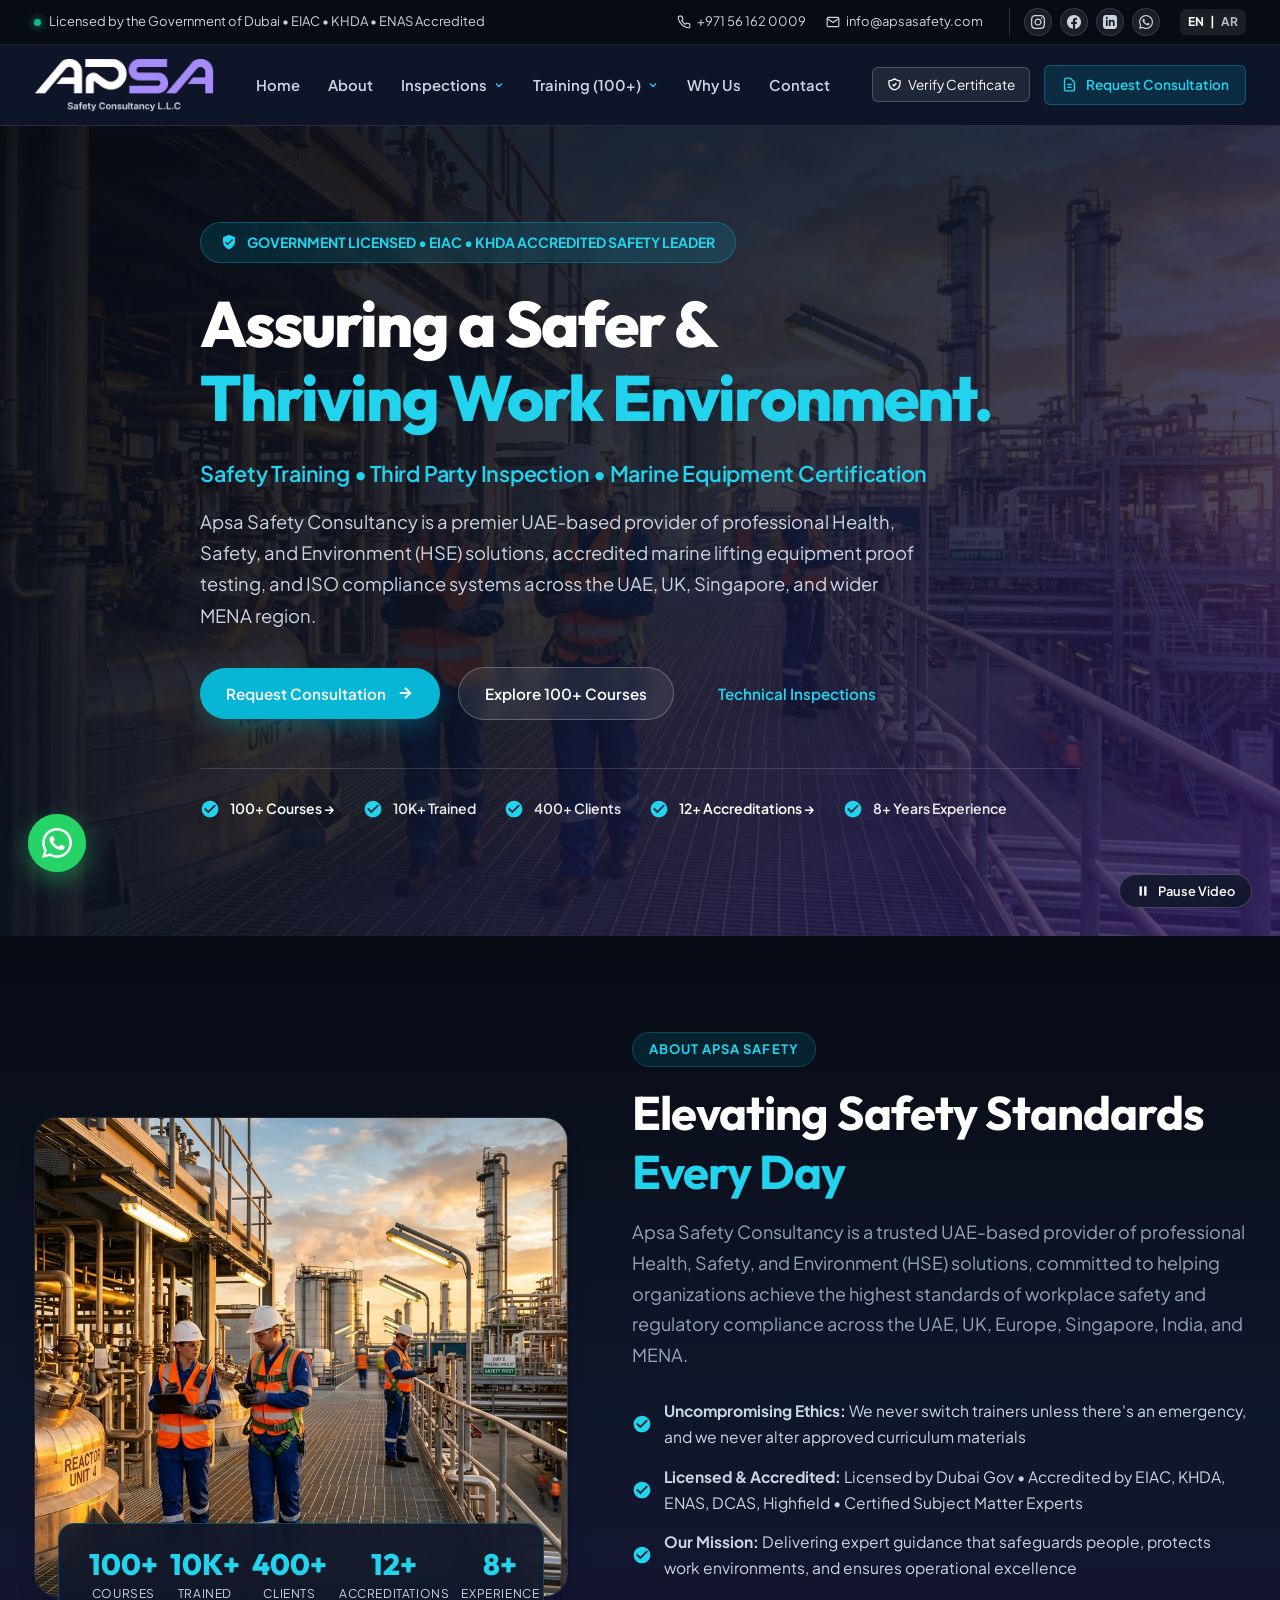
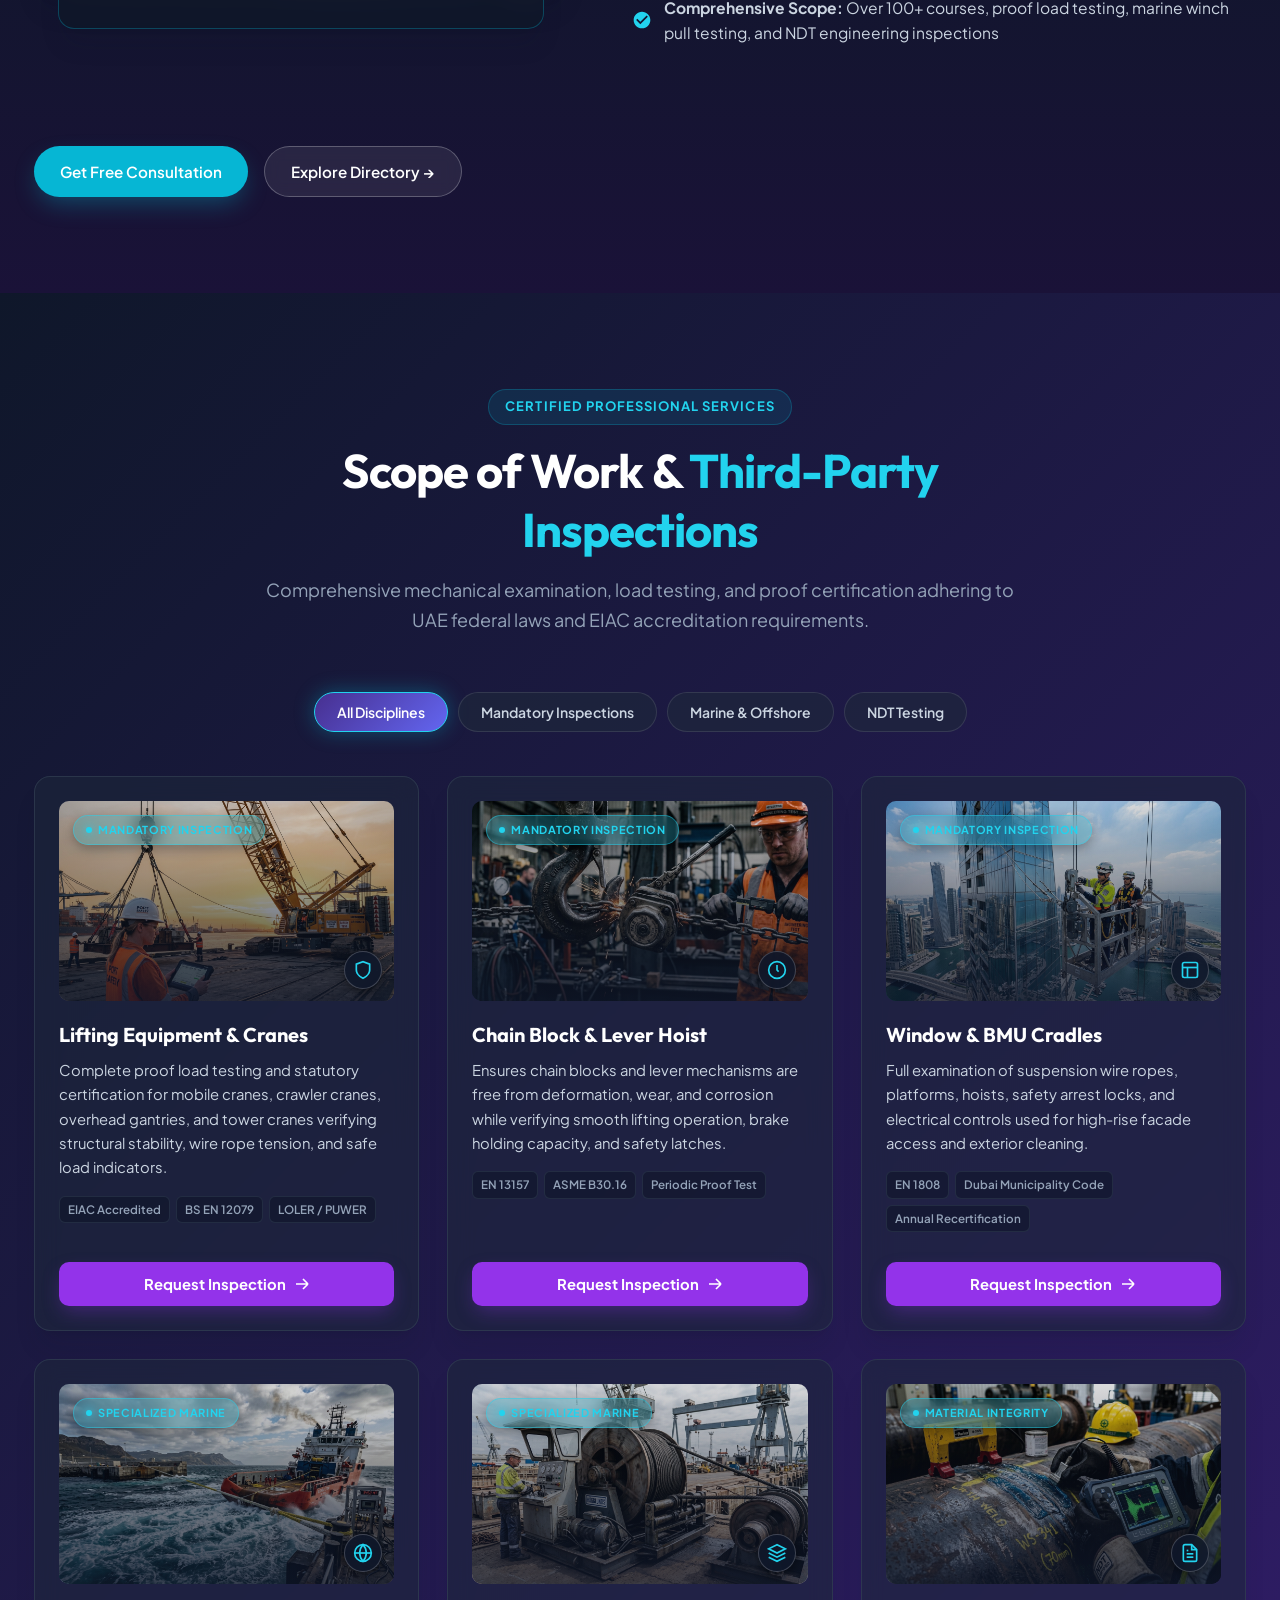
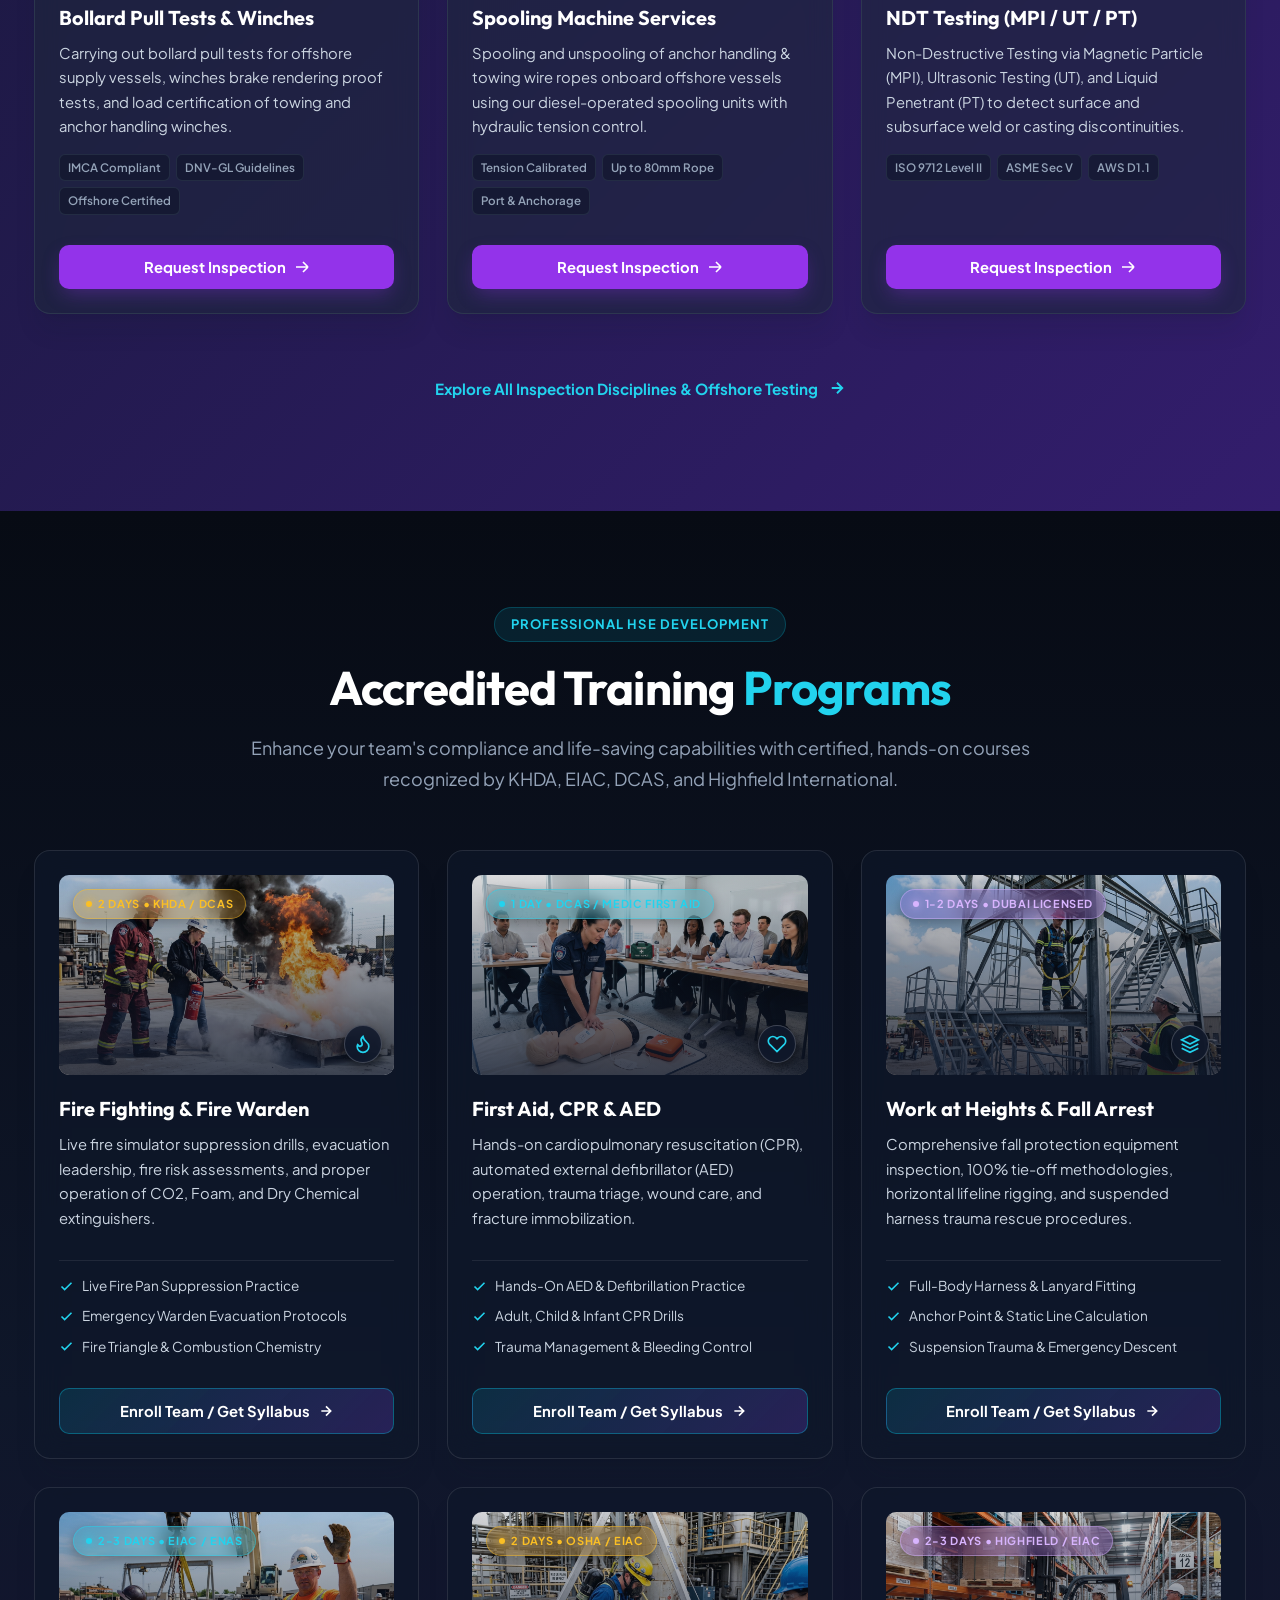
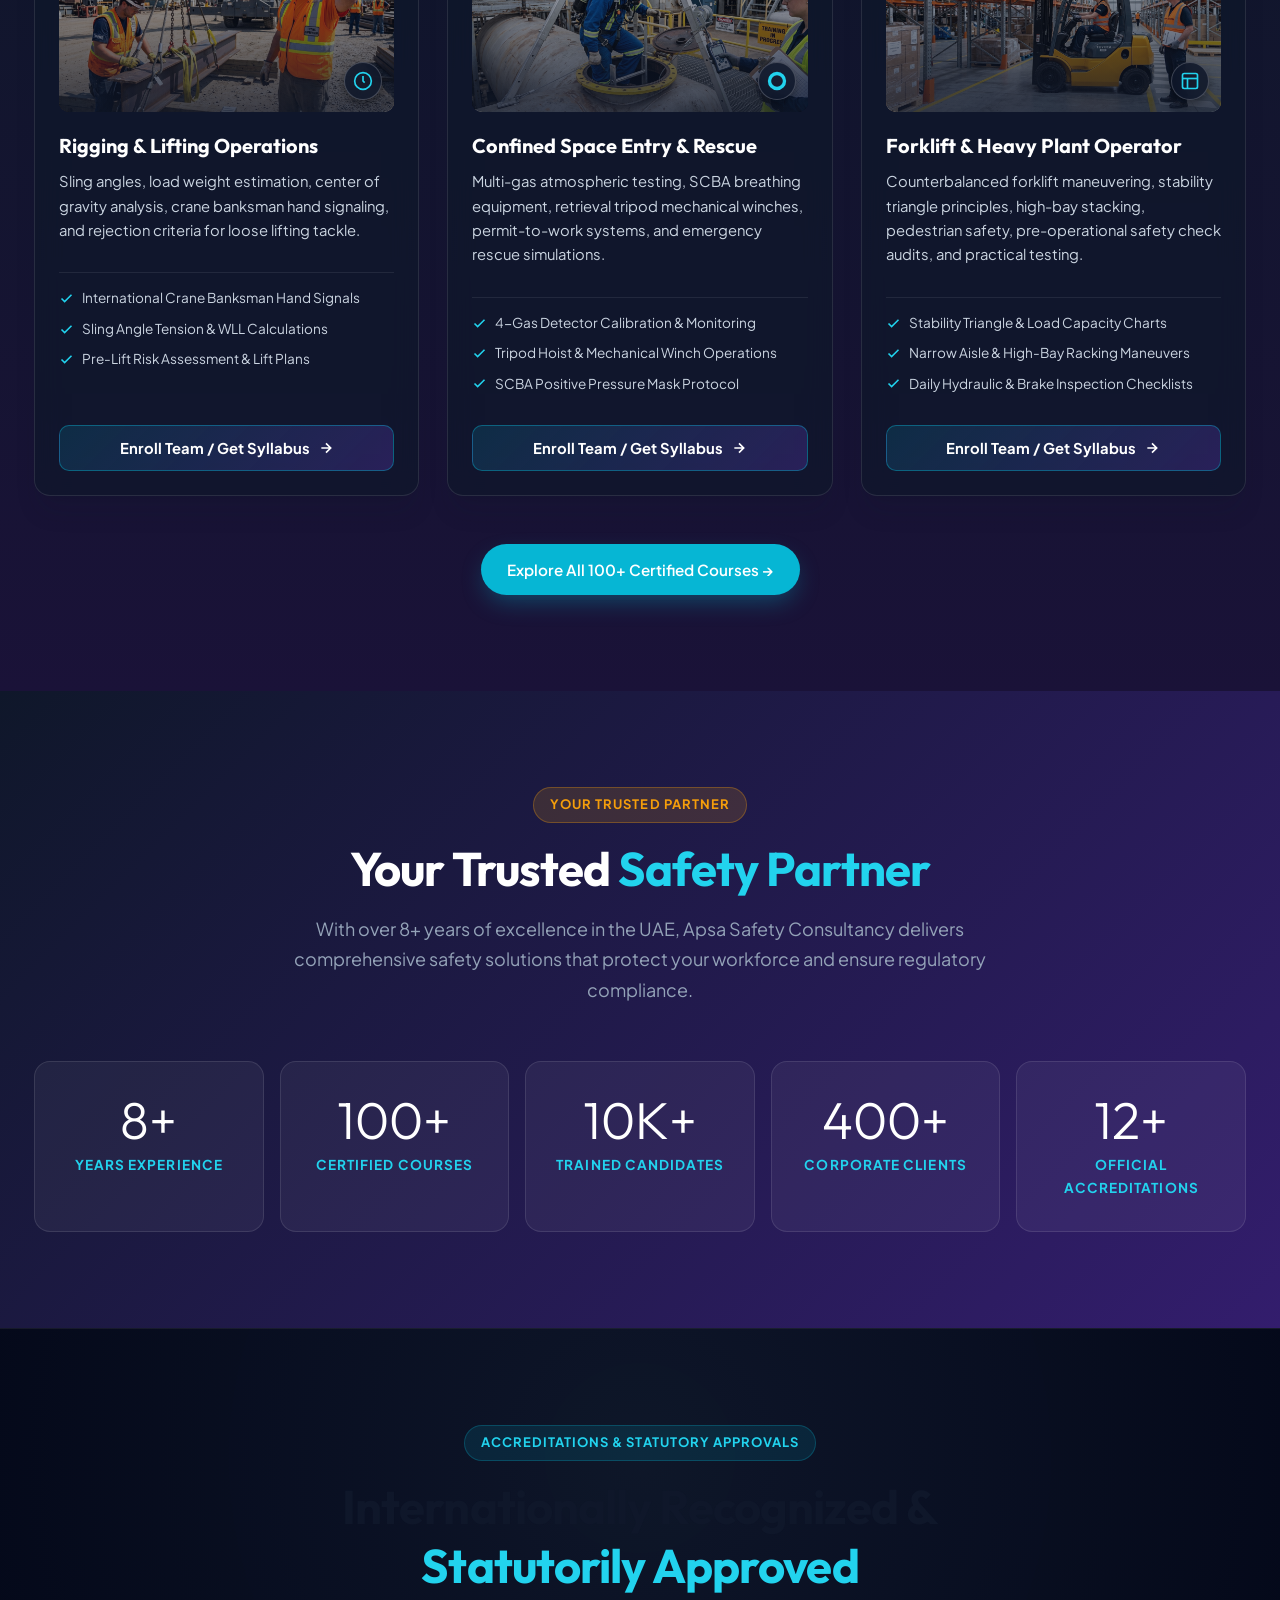
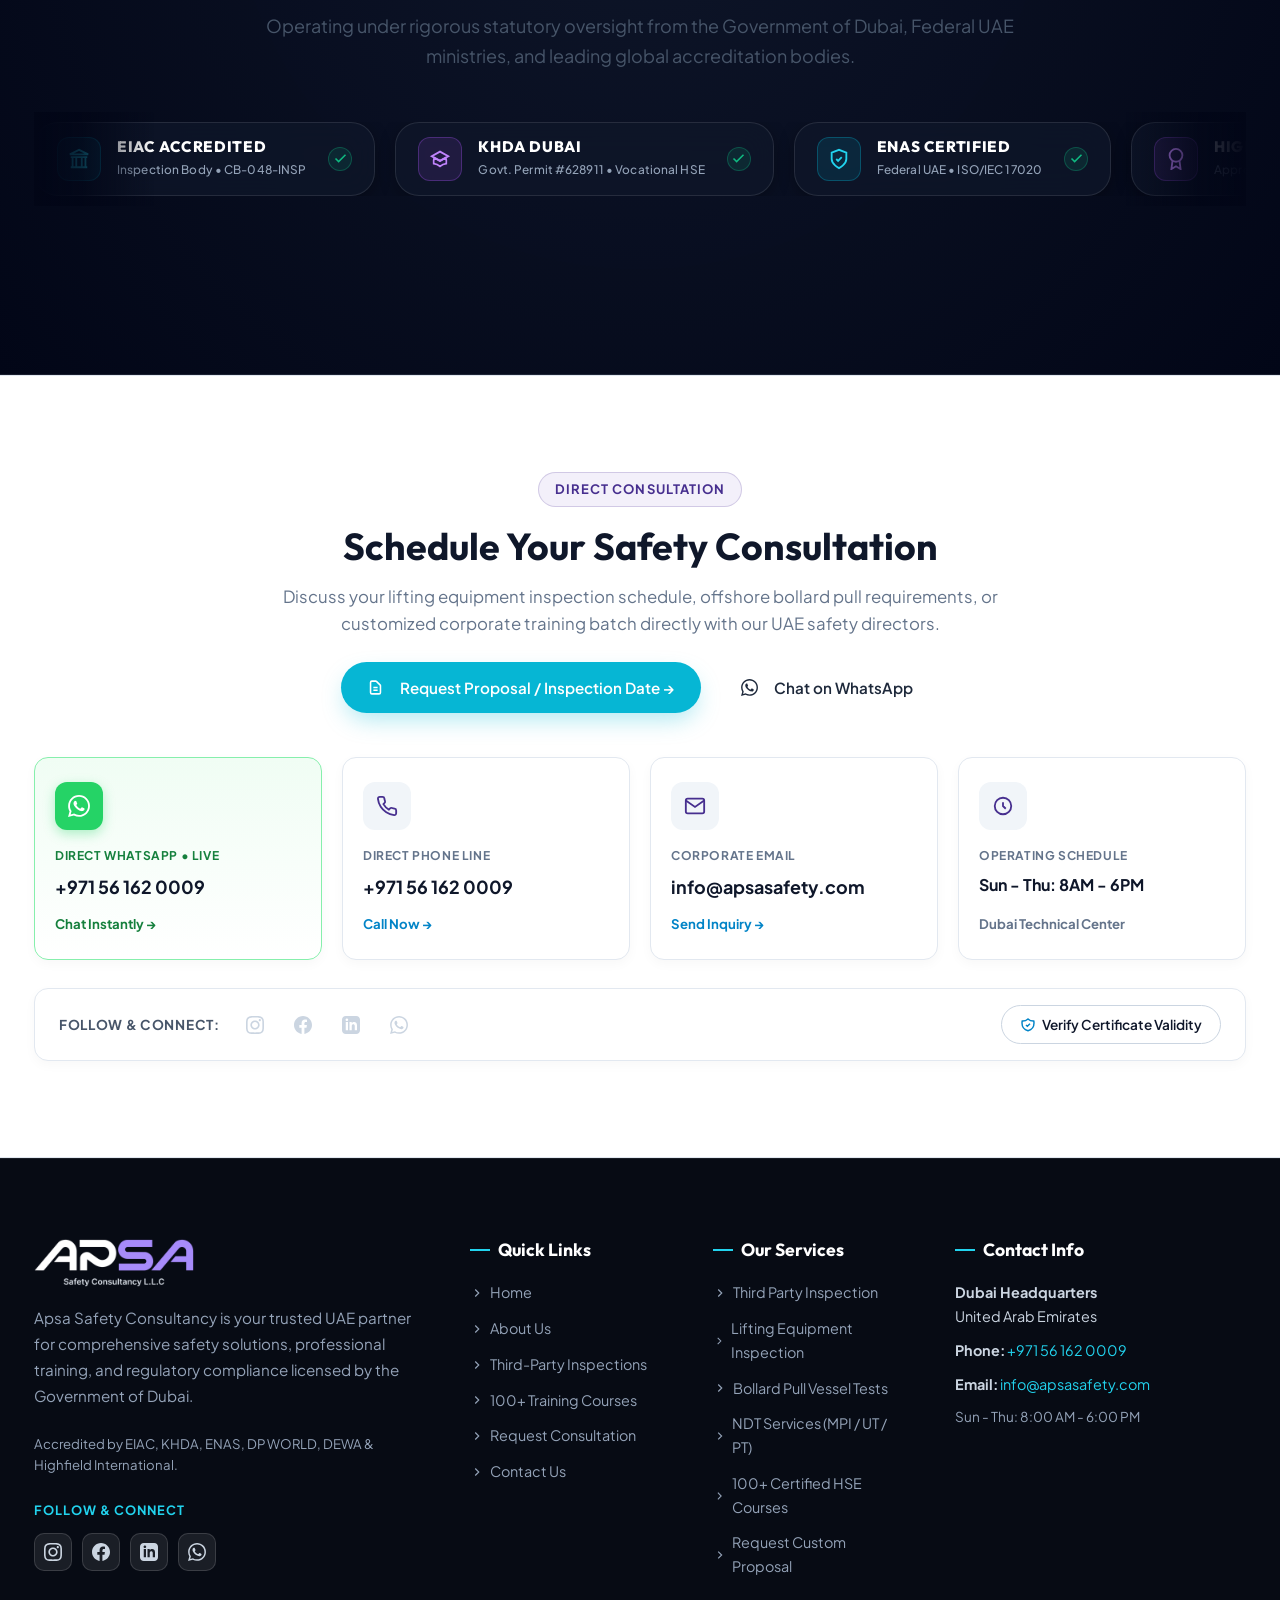
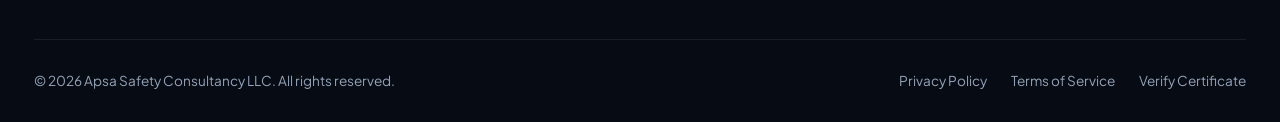
==== commit 824d26d9: "Refactor navigation architecture: add desktop dropdowns & mega-menu, state-managed mobile drawer acc" ====
--- a/index.html
+++ b/index.html
@@ -83,8 +83,103 @@
       <ul class="nav-links">
         <li><a href="index.html" class="nav-link">Home</a></li>
         <li><a href="index.html#about" class="nav-link">About</a></li>
-        <li><a href="inspections.html" class="nav-link">Inspections</a></li>
-        <li><a href="training.html" class="nav-link">Training (100+)</a></li>
+        
+        <!-- Desktop Dropdown: Inspections -->
+        <li class="nav-item-dropdown">
+          <a href="inspections.html" class="nav-link nav-link-dropdown-btn">
+            <span>Inspections</span>
+            <svg class="chevron" width="12" height="12" fill="none" stroke="currentColor" stroke-width="2.5" viewBox="0 0 24 24"><polyline points="6 9 12 15 18 9"></polyline></svg>
+          </a>
+          <div class="nav-dropdown-menu dropdown-inspections" role="menu">
+            <div class="dropdown-header-label">
+              <span>Inspection Disciplines</span>
+              <span style="font-size: 0.68rem; opacity: 0.8;">EIAC &bull; ENAS</span>
+            </div>
+            <a href="inspections.html#disciplines" class="dropdown-item" role="menuitem">
+              <div class="dropdown-item-icon">
+                <svg width="15" height="15" fill="none" stroke="currentColor" stroke-width="2" viewBox="0 0 24 24"><path d="M12 22s8-4 8-10V5l-8-3-8 3v7c0 6 8 10 8 10z"></path></svg>
+              </div>
+              <div class="dropdown-item-content">
+                <span class="dropdown-item-title">Lifting Equipment &amp; Cranes</span>
+                <span class="dropdown-item-sub">Mobile, Tower &amp; Overhead Cranes</span>
+              </div>
+            </a>
+            <a href="inspections.html#disciplines" class="dropdown-item" role="menuitem">
+              <div class="dropdown-item-icon">
+                <svg width="15" height="15" fill="none" stroke="currentColor" stroke-width="2" viewBox="0 0 24 24"><circle cx="12" cy="12" r="10"></circle><polyline points="12 6 12 12 14 14"></polyline></svg>
+              </div>
+              <div class="dropdown-item-content">
+                <span class="dropdown-item-title">Marine Bollard Pull Testing</span>
+                <span class="dropdown-item-sub">Offshore Vessels &amp; Calibrated Load Cells</span>
+              </div>
+            </a>
+            <a href="inspections.html#disciplines" class="dropdown-item" role="menuitem">
+              <div class="dropdown-item-icon">
+                <svg width="15" height="15" fill="none" stroke="currentColor" stroke-width="2" viewBox="0 0 24 24"><path d="M14 2H6a2 2 0 00-2 2v16a2 2 0 002 2h12a2 2 0 002-2V8z"></path></svg>
+              </div>
+              <div class="dropdown-item-content">
+                <span class="dropdown-item-title">NDT Testing (MPI / UT / PT)</span>
+                <span class="dropdown-item-sub">Weld Integrity &amp; Flaw Detection</span>
+              </div>
+            </a>
+            <a href="inspections.html#disciplines" class="dropdown-item" role="menuitem">
+              <div class="dropdown-item-icon">
+                <svg width="15" height="15" fill="none" stroke="currentColor" stroke-width="2" viewBox="0 0 24 24"><rect x="3" y="3" width="18" height="18" rx="2"></rect></svg>
+              </div>
+              <div class="dropdown-item-content">
+                <span class="dropdown-item-title">BMU &amp; Suspended Cradles</span>
+                <span class="dropdown-item-sub">Facade Access Systems &amp; Man Baskets</span>
+              </div>
+            </a>
+            <a href="inspections.html" class="dropdown-footer-link">
+              <span>View All Inspection Services</span>
+              <svg width="14" height="14" fill="none" stroke="currentColor" stroke-width="2.5" viewBox="0 0 24 24"><path d="M5 12h14M12 5l7 7-7 7"></path></svg>
+            </a>
+          </div>
+        </li>
+
+        <!-- Desktop Mega-Menu: Training (100+) -->
+        <li class="nav-item-dropdown">
+          <a href="training.html" class="nav-link nav-link-dropdown-btn">
+            <span>Training (100+)</span>
+            <svg class="chevron" width="12" height="12" fill="none" stroke="currentColor" stroke-width="2.5" viewBox="0 0 24 24"><polyline points="6 9 12 15 18 9"></polyline></svg>
+          </a>
+          <div class="nav-dropdown-menu dropdown-training-mega" role="menu">
+            <div>
+              <div class="dropdown-header-label">
+                <span>100+ Course Categories</span>
+                <span style="font-size: 0.68rem; opacity: 0.8;">KHDA &bull; Highfield</span>
+              </div>
+              <a href="training.html#courses" class="dropdown-item" role="menuitem">
+                <div class="dropdown-item-icon"><svg width="15" height="15" fill="none" stroke="currentColor" stroke-width="2" viewBox="0 0 24 24"><circle cx="12" cy="12" r="10"></circle><polyline points="12 6 12 12 16 14"></polyline></svg></div>
+                <div class="dropdown-item-content"><span class="dropdown-item-title">Lifting &amp; Rigging (22+ Courses)</span><span class="dropdown-item-sub">Rigger Level 1, 2, 3 &bull; LOLER Signals</span></div>
+              </a>
+              <a href="training.html#courses" class="dropdown-item" role="menuitem">
+                <div class="dropdown-item-icon"><svg width="15" height="15" fill="none" stroke="currentColor" stroke-width="2" viewBox="0 0 24 24"><rect x="3" y="3" width="18" height="18" rx="2"></rect></svg></div>
+                <div class="dropdown-item-content"><span class="dropdown-item-title">Heavy Plant &amp; Forklift (18+)</span><span class="dropdown-item-sub">Counterbalance, Reach Truck, MEWP</span></div>
+              </a>
+              <a href="training.html#courses" class="dropdown-item" role="menuitem">
+                <div class="dropdown-item-icon"><svg width="15" height="15" fill="none" stroke="currentColor" stroke-width="2" viewBox="0 0 24 24"><path d="M12 22s8-4 8-10V5l-8-3-8 3v7c0 6 8 10 8 10z"></path></svg></div>
+                <div class="dropdown-item-content"><span class="dropdown-item-title">Working at Heights (16+)</span><span class="dropdown-item-sub">Scaffolding, Fall Arrest, Cradle BMU</span></div>
+              </a>
+              <a href="training.html#courses" class="dropdown-item" role="menuitem">
+                <div class="dropdown-item-icon"><svg width="15" height="15" fill="none" stroke="currentColor" stroke-width="2" viewBox="0 0 24 24"><circle cx="12" cy="8" r="7"></circle></svg></div>
+                <div class="dropdown-item-content"><span class="dropdown-item-title">Emergency &amp; First Aid (14+)</span><span class="dropdown-item-sub">Fire Warden &bull; DCAS First Aid &bull; CPR</span></div>
+              </a>
+            </div>
+            <div class="dropdown-side-card">
+              <div>
+                <span class="section-badge" style="font-size: 0.68rem; padding: 3px 8px; margin-bottom: 8px;">Govt Accredited</span>
+                <h4>Corporate On-Site Training</h4>
+                <p>Tailored safety training batches at your warehouse, shipyard, or site across Dubai and the UAE.</p>
+              </div>
+              <a href="training.html" class="btn btn-cyan btn-sm btn-pill" style="width: 100%; justify-content: center; font-size: 0.82rem;">
+                Browse All 100+ Courses &rarr;
+              </a>
+            </div>
+          </div>
+        </li>
+
         <li><a href="index.html#why-us" class="nav-link">Why Us</a></li>
         <li><a href="index.html#contact" class="nav-link">Contact</a></li>
       </ul>
@@ -102,7 +197,7 @@
           Request Consultation
         </a>
 
-        <button class="mobile-menu-btn open-sidebar-btn" aria-label="Toggle navigation menu">
+        <button class="mobile-menu-btn open-sidebar-btn" aria-label="Toggle navigation menu" aria-controls="sidebarDrawer" aria-expanded="false">
           <span></span>
           <span></span>
           <span></span>
@@ -112,10 +207,10 @@
   </nav>
 
   <!-- ==========================================================================
-       OFF-CANVAS SIDEBAR DRAWER (ABCON UAE Directory Structure)
+       OFF-CANVAS SIDEBAR DRAWER (Mobile Navigation Container)
        ========================================================================== -->
   <div class="sidebar-backdrop" id="sidebarBackdrop"></div>
-  <aside class="sidebar-drawer" id="sidebarDrawer" aria-label="Services and Navigation Drawer">
+  <aside class="sidebar-drawer" id="sidebarDrawer" aria-label="Mobile Navigation Drawer" aria-hidden="true">
     <div class="sidebar-header">
       <div class="sidebar-brand">
         <a href="index.html" class="logo-wrapper" style="height: 42px;" aria-label="Apsa Safety Consultancy Home">
@@ -129,13 +224,53 @@
 
     <div class="sidebar-body">
       <div>
-        <!-- Primary Navigation Menu -->
+        <!-- Primary Navigation Menu with Accordions -->
         <div class="sidebar-section-title">Navigation Menu</div>
         <ul class="sidebar-main-links">
           <li><a href="index.html" class="sidebar-main-link"><svg width="18" height="18" fill="none" stroke="currentColor" stroke-width="2" viewBox="0 0 24 24"><path d="M3 9l9-7 9 7v11a2 2 0 0 1-2 2H5a2 2 0 0 1-2-2z"></path></svg> Home</a></li>
           <li><a href="index.html#about" class="sidebar-main-link"><svg width="18" height="18" fill="none" stroke="currentColor" stroke-width="2" viewBox="0 0 24 24"><circle cx="12" cy="12" r="10"></circle><line x1="12" y1="16" x2="12" y2="12"></line><line x1="12" y1="8" x2="12.01" y2="8"></line></svg> About APSA Safety</a></li>
-          <li><a href="inspections.html" class="sidebar-main-link"><svg width="18" height="18" fill="none" stroke="currentColor" stroke-width="2" viewBox="0 0 24 24"><path d="M12 22s8-4 8-10V5l-8-3-8 3v7c0 6 8 10 8 10z"></path></svg> Third-Party Inspections</a></li>
-          <li><a href="training.html" class="sidebar-main-link"><svg width="18" height="18" fill="none" stroke="currentColor" stroke-width="2" viewBox="0 0 24 24"><path d="M22 10v6M2 10l10-5 10 5-10 5z"></path><path d="M6 12v5c3 3 9 3 12 0v-5"></path></svg> Accredited HSE Training (100+ Courses)</a></li>
+
+          <!-- Inspections Mobile Accordion -->
+          <li class="sidebar-accordion">
+            <button type="button" class="accordion-trigger" aria-expanded="false">
+              <span style="display: flex; align-items: center; gap: 10px;">
+                <svg width="18" height="18" fill="none" stroke="currentColor" stroke-width="2" viewBox="0 0 24 24"><path d="M12 22s8-4 8-10V5l-8-3-8 3v7c0 6 8 10 8 10z"></path></svg>
+                Third-Party Inspections
+              </span>
+              <svg class="chevron" width="15" height="15" fill="none" stroke="currentColor" stroke-width="2" viewBox="0 0 24 24"><polyline points="6 9 12 15 18 9"></polyline></svg>
+            </button>
+            <div class="accordion-panel">
+              <ul class="sidebar-menu-list">
+                <li><a href="inspections.html" style="color: var(--cyan-400); font-weight: 700;">&bull; View All Inspection Scope &rarr;</a></li>
+                <li><a href="inspections.html#disciplines">&bull; Lifting Equipment &amp; Cranes</a></li>
+                <li><a href="inspections.html#disciplines">&bull; Marine Bollard Pull Testing</a></li>
+                <li><a href="inspections.html#disciplines">&bull; NDT Testing (MPI / UT / PT)</a></li>
+                <li><a href="inspections.html#disciplines">&bull; BMU &amp; Suspended Cradles</a></li>
+              </ul>
+            </div>
+          </li>
+
+          <!-- Training Mobile Accordion -->
+          <li class="sidebar-accordion">
+            <button type="button" class="accordion-trigger" aria-expanded="false">
+              <span style="display: flex; align-items: center; gap: 10px;">
+                <svg width="18" height="18" fill="none" stroke="currentColor" stroke-width="2" viewBox="0 0 24 24"><path d="M22 10v6M2 10l10-5 10 5-10 5z"></path></svg>
+                Accredited Training (100+)
+              </span>
+              <svg class="chevron" width="15" height="15" fill="none" stroke="currentColor" stroke-width="2" viewBox="0 0 24 24"><polyline points="6 9 12 15 18 9"></polyline></svg>
+            </button>
+            <div class="accordion-panel">
+              <ul class="sidebar-menu-list">
+                <li><a href="training.html" style="color: var(--cyan-400); font-weight: 700;">&bull; Explore All 100+ Courses &rarr;</a></li>
+                <li><a href="training.html#courses">&bull; Lifting &amp; Rigging (22+)</a></li>
+                <li><a href="training.html#courses">&bull; Heavy Plant &amp; Forklifts (18+)</a></li>
+                <li><a href="training.html#courses">&bull; Working at Heights (16+)</a></li>
+                <li><a href="training.html#courses">&bull; Emergency &amp; First Aid (14+)</a></li>
+                <li><a href="training.html#courses">&bull; Confined Space &amp; HSE (20+)</a></li>
+              </ul>
+            </div>
+          </li>
+
           <li><a href="index.html#approvals" class="sidebar-main-link"><svg width="18" height="18" fill="none" stroke="currentColor" stroke-width="2" viewBox="0 0 24 24"><circle cx="12" cy="8" r="7"></circle><polyline points="8.21 13.89 7 23 12 20 17 23 15.79 13.88"></polyline></svg> Official Accreditations</a></li>
           <li><a href="index.html#why-us" class="sidebar-main-link"><svg width="18" height="18" fill="none" stroke="currentColor" stroke-width="2" viewBox="0 0 24 24"><polygon points="12 2 15.09 8.26 22 9.27 17 14.14 18.18 21.02 12 17.77 5.82 21.02 7 14.14 2 9.27 8.91 8.26 12 2"></polygon></svg> Why Choose Us</a></li>
           <li><a href="index.html#contact" class="sidebar-main-link"><svg width="18" height="18" fill="none" stroke="currentColor" stroke-width="2" viewBox="0 0 24 24"><path d="M22 16.92v3a2 2 0 01-2.18 2 19.79 19.79 0 01-8.63-3.07 19.5 19.5 0 01-6-6 19.79 19.79 0 01-3.07-8.67A2 2 0 014.11 2h3a2 2 0 012 1.72 12.84 12.84 0 00.7 2.81 2 2 0 01-.45 2.11L8.09 9.91a16 16 0 006 6l1.27-1.27a2 2 0 012.11-.45 12.84 12.84 0 002.81.7A2 2 0 0122 16.92z"></path></svg> Contact Us &amp; Support</a></li>
--- a/css/style.css
+++ b/css/style.css
@@ -84,11 +84,20 @@
 body {
   font-family: var(--font-body);
   color: var(--slate-800);
-  background-color: var(--slate-50);
+  background-color: var(--slate-950);
   line-height: 1.65;
   -webkit-font-smoothing: antialiased;
   -moz-osx-font-smoothing: grayscale;
   overflow-x: hidden;
+  min-height: 100vh;
+  min-height: 100dvh;
+  display: flex;
+  flex-direction: column;
+}
+
+#main-content {
+  flex: 1 0 auto;
+  width: 100%;
 }
 
 h1, h2, h3, h4, h5, h6 {
@@ -499,6 +508,198 @@
 }
 .nav-link:hover::after {
   width: 100%;
+}
+
+/* --- Desktop Dropdowns & Mega-Menus --- */
+.nav-item-dropdown {
+  position: relative;
+  display: flex;
+  align-items: center;
+}
+
+.nav-link-dropdown-btn {
+  display: inline-flex;
+  align-items: center;
+  gap: 6px;
+  background: none;
+  border: none;
+  font-family: inherit;
+  cursor: pointer;
+}
+
+.nav-link-dropdown-btn svg.chevron {
+  transition: transform var(--transition-fast);
+  color: var(--cyan-400);
+}
+
+.nav-item-dropdown:hover .nav-link-dropdown-btn svg.chevron,
+.nav-item-dropdown.is-open .nav-link-dropdown-btn svg.chevron {
+  transform: rotate(180deg);
+}
+
+.nav-dropdown-menu {
+  position: absolute;
+  top: calc(100% + 10px);
+  left: 50%;
+  transform: translateX(-50%) translateY(8px);
+  background: rgba(10, 16, 31, 0.97);
+  backdrop-filter: blur(18px);
+  border: 1px solid rgba(6, 182, 212, 0.3);
+  border-radius: var(--radius-lg);
+  box-shadow: 0 24px 50px -10px rgba(0, 0, 0, 0.7), 0 0 20px rgba(6, 182, 212, 0.12);
+  padding: 14px;
+  z-index: 105;
+  opacity: 0;
+  visibility: hidden;
+  pointer-events: none;
+  transition: opacity var(--transition-normal), transform var(--transition-normal), visibility var(--transition-normal);
+}
+
+/* Invisible hover bridge */
+.nav-dropdown-menu::before {
+  content: '';
+  position: absolute;
+  top: -14px;
+  left: 0;
+  right: 0;
+  height: 14px;
+}
+
+.nav-item-dropdown:hover .nav-dropdown-menu,
+.nav-item-dropdown:focus-within .nav-dropdown-menu,
+.nav-item-dropdown.is-open .nav-dropdown-menu {
+  opacity: 1;
+  visibility: visible;
+  transform: translateX(-50%) translateY(0);
+  pointer-events: auto;
+}
+
+/* Inspections Dropdown Menu */
+.dropdown-inspections {
+  min-width: 320px;
+  display: flex;
+  flex-direction: column;
+  gap: 4px;
+}
+
+/* Training Mega Menu */
+.dropdown-training-mega {
+  min-width: 620px;
+  display: grid;
+  grid-template-columns: 1.35fr 1fr;
+  gap: 16px;
+  padding: 18px;
+}
+
+.dropdown-header-label {
+  font-size: 0.72rem;
+  font-weight: 700;
+  color: var(--cyan-400);
+  text-transform: uppercase;
+  letter-spacing: 0.08em;
+  padding: 4px 8px 8px 8px;
+  border-bottom: 1px solid rgba(255, 255, 255, 0.08);
+  margin-bottom: 6px;
+  display: flex;
+  justify-content: space-between;
+  align-items: center;
+}
+
+.dropdown-item {
+  display: flex;
+  align-items: center;
+  gap: 12px;
+  padding: 8px 10px;
+  border-radius: var(--radius-sm);
+  color: var(--slate-200);
+  transition: all var(--transition-fast);
+  text-decoration: none;
+}
+
+.dropdown-item:hover {
+  background: rgba(6, 182, 212, 0.12);
+  color: #FFFFFF;
+  transform: translateX(3px);
+}
+
+.dropdown-item-icon {
+  width: 30px;
+  height: 30px;
+  border-radius: 6px;
+  background: rgba(255, 255, 255, 0.06);
+  display: flex;
+  align-items: center;
+  justify-content: center;
+  color: var(--cyan-400);
+  flex-shrink: 0;
+  transition: all var(--transition-fast);
+}
+
+.dropdown-item:hover .dropdown-item-icon {
+  background: var(--cyan-500);
+  color: #FFFFFF;
+}
+
+.dropdown-item-content {
+  display: flex;
+  flex-direction: column;
+}
+
+.dropdown-item-title {
+  font-size: 0.86rem;
+  font-weight: 600;
+  line-height: 1.3;
+}
+
+.dropdown-item-sub {
+  font-size: 0.72rem;
+  color: var(--slate-400);
+}
+
+.dropdown-item:hover .dropdown-item-sub {
+  color: var(--slate-300);
+}
+
+.dropdown-side-card {
+  background: linear-gradient(135deg, rgba(71, 47, 143, 0.35) 0%, rgba(6, 182, 212, 0.15) 100%);
+  border: 1px solid rgba(6, 182, 212, 0.3);
+  border-radius: var(--radius-md);
+  padding: 16px;
+  display: flex;
+  flex-direction: column;
+  justify-content: space-between;
+}
+
+.dropdown-side-card h4 {
+  font-size: 0.95rem;
+  color: #FFFFFF;
+  margin-bottom: 6px;
+}
+
+.dropdown-side-card p {
+  font-size: 0.78rem;
+  color: var(--slate-300);
+  line-height: 1.45;
+  margin-bottom: 14px;
+}
+
+.dropdown-footer-link {
+  display: flex;
+  align-items: center;
+  justify-content: space-between;
+  padding: 9px 12px;
+  background: rgba(255, 255, 255, 0.04);
+  border-top: 1px solid rgba(255, 255, 255, 0.08);
+  margin-top: 4px;
+  border-radius: var(--radius-sm);
+  font-size: 0.825rem;
+  font-weight: 700;
+  color: var(--cyan-400);
+}
+
+.dropdown-footer-link:hover {
+  background: rgba(6, 182, 212, 0.15);
+  color: #FFFFFF;
 }
 
 .nav-actions {
@@ -1994,6 +2195,26 @@
   border-color: #25D366;
 }
 
+/* Navigation Desktop vs Mobile Isolation */
+@media (min-width: 992px) {
+  .mobile-menu-btn {
+    display: none !important;
+  }
+  .sidebar-drawer,
+  .sidebar-backdrop {
+    display: none !important;
+  }
+}
+
+@media (max-width: 991px) {
+  .nav-links {
+    display: none !important;
+  }
+  .mobile-menu-btn {
+    display: flex !important;
+  }
+}
+
 /* Responsive Media Queries */
 @media (max-width: 1024px) {
   .hero-section { min-height: 80vh; }
@@ -2308,6 +2529,9 @@
 }
 
 @media (max-width: 480px) {
+  .container {
+    padding: 0 14px !important;
+  }
   .hero-trust-bar {
     grid-template-columns: 1fr;
     gap: 10px;
